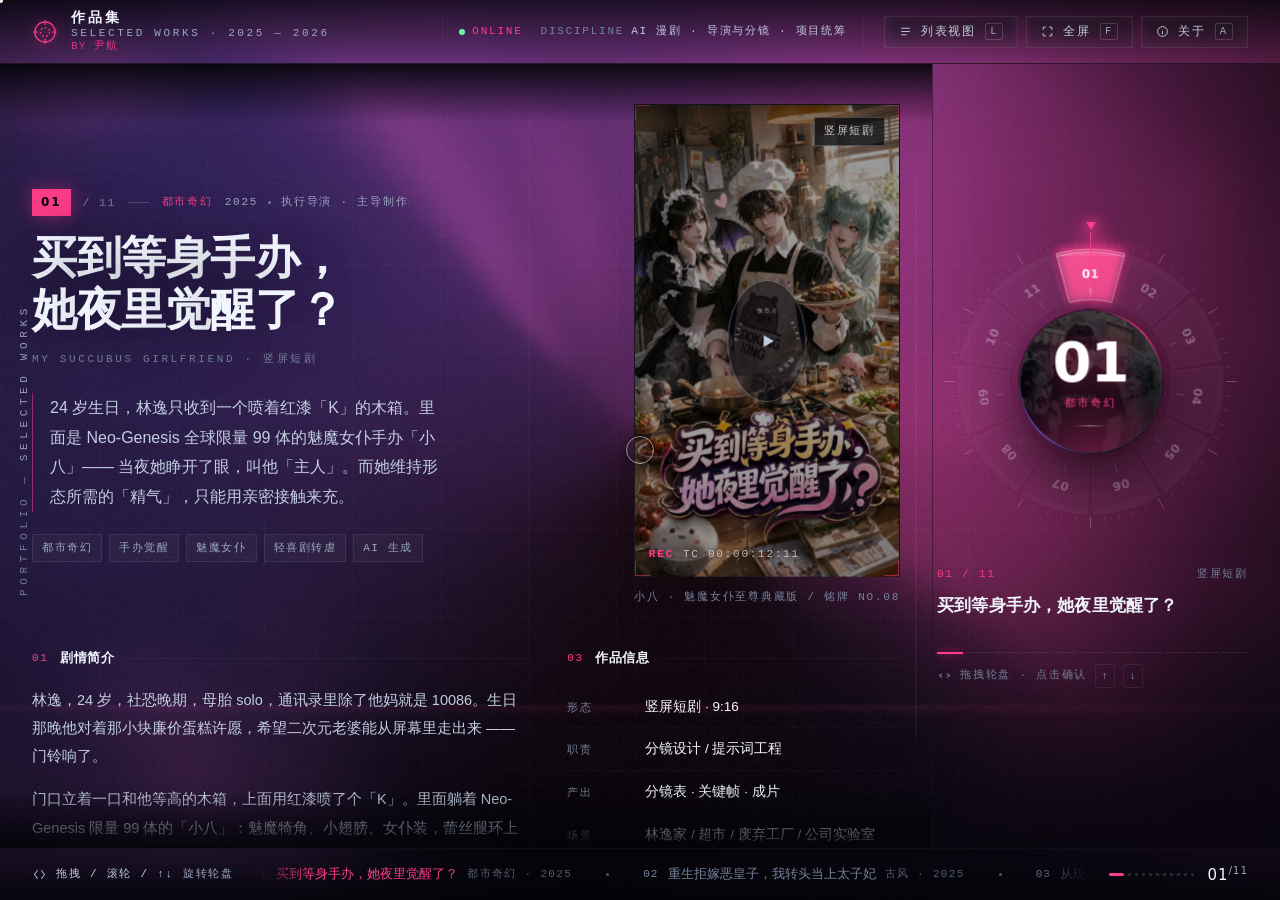
==== index.html @ 1a4f93b3 "第 11 部《采珠捞个龙太子》+ 四条外链 + 加载提速与换色修复 内容 - 新增 11 《采珠捞个龙太子，整个东海被我承包了》（美术前期策划，无成片，走图集） - 01/02/04/05 补平台正片" ====
<!DOCTYPE html>
<html lang="zh-CN">
<head>
<meta charset="utf-8">
<meta name="viewport" content="width=device-width, initial-scale=1, viewport-fit=cover">
<title>作品集 · SELECTED WORKS</title>
<meta name="description" content="AI 影像作品集：短剧与漫剧的分镜设计、视觉设定与生成过程。分镜设计 / 提示词工程 / AI 影像生成 / 视觉风格设定 / 音效叙事。右侧轮盘浏览。">
<meta name="author" content="2317484496-star">
<meta name="keywords" content="分镜设计,AI影像,提示词工程,短剧,Seedance,Higgsfield,分镜,作品集">
<meta name="robots" content="index,follow">
<meta name="theme-color" content="#030409">
<meta name="color-scheme" content="dark">
<meta name="format-detection" content="telephone=no">

<meta property="og:type" content="website">
<meta property="og:site_name" content="作品集 · SELECTED WORKS">
<meta property="og:title" content="作品集 · 每部作品，一条不同的镜头语言">
<meta property="og:description" content="AI 短剧与 AI 漫剧的分镜设计、视觉设定与生成过程。拖拽右侧轮盘浏览。">
<meta property="og:locale" content="zh_CN">
<!-- TODO: GitHub Pages 上线后，把下面两行换成完整绝对地址，例如
     https://2317484496-star.github.io/<仓库名>/ 与 .../assets/og.png
     页面加载时也会自动补全为绝对地址，但静态绝对地址对爬虫更稳妥 -->
<meta property="og:url" content="./">
<meta property="og:image" content="assets/og.png">
<meta property="og:image:width" content="1280">
<meta property="og:image:height" content="640">
<meta property="og:image:alt" content="作品集封面">
<meta name="twitter:card" content="summary_large_image">
<meta name="twitter:title" content="作品集 · 每部作品，一条不同的镜头语言">
<meta name="twitter:description" content="AI 短剧与 AI 漫剧的分镜设计、视觉设定与生成过程。">
<meta name="twitter:image" content="assets/og.png">
<link rel="canonical" href="./">
<link rel="icon" href="data:image/svg+xml,%3Csvg xmlns='http://www.w3.org/2000/svg' viewBox='0 0 32 32'%3E%3Crect width='32' height='32' fill='%23030409'/%3E%3Ccircle cx='16' cy='16' r='10' fill='none' stroke='%2322E1FF' stroke-width='1.6'/%3E%3Ccircle cx='16' cy='16' r='4' fill='%2322E1FF'/%3E%3C/svg%3E">
<link rel="apple-touch-icon" href="assets/og.png">
<link rel="preload" href="css/tokens.css" as="style">
<link rel="stylesheet" href="css/tokens.css">
<link rel="stylesheet" href="css/chrome.css">
<link rel="stylesheet" href="css/wheel.css">
<link rel="stylesheet" href="css/stage.css">
<link rel="stylesheet" href="css/overlays.css">
<link rel="stylesheet" href="css/responsive.css">
</head>
<body>

<!-- 键盘用户：跳到主内容 -->
<a class="skip-link mono" href="#stage">跳到主内容 <kbd>Enter</kbd></a>

<!-- ======================================================== 预加载 -->
<div id="preloader" role="status" aria-live="polite">
  <div class="pre__inner">
    <svg class="pre__sigil" viewBox="0 0 48 48" aria-hidden="true">
      <circle cx="24" cy="24" r="20" fill="none" stroke="currentColor" stroke-width="1" stroke-dasharray="4 6" opacity="0.7"/>
      <circle cx="24" cy="24" r="12" fill="none" stroke="currentColor" stroke-width="1"/>
      <circle cx="24" cy="24" r="3.4" fill="currentColor"/>
    </svg>
    <div class="pre__log" id="preLog"></div>
    <div class="pre__bar" id="preBar"><span></span></div>
    <div class="pre__foot">
      <span class="pre__pct" id="prePct">0%</span>
      <span class="pre__skip mono">按任意键跳过 / SKIP</span>
    </div>
  </div>
</div>

<div id="app">

  <!-- ====================================================== 背景层 -->
  <canvas id="gl" aria-hidden="true"></canvas>
  <div id="gl-fallback" aria-hidden="true"></div>
  <div class="grid-overlay" aria-hidden="true"></div>
  <div class="scanlines" aria-hidden="true"></div>
  <div class="vignette" aria-hidden="true"></div>

  <!-- ====================================================== 主栅格 -->
  <div class="shell">

    <!-- 顶栏 -->
    <header class="head">
      <a class="brand" href="#" onclick="return false">
        <span class="brand__sigil" aria-hidden="true">
          <svg viewBox="0 0 32 32" fill="none" stroke="currentColor" stroke-width="1.5">
            <circle cx="16" cy="16" r="12.5"/>
            <circle cx="16" cy="16" r="5.5" stroke-dasharray="2 3"/>
            <path d="M16 1.5v6M16 24.5v6M1.5 16h6M24.5 16h6"/>
          </svg>
        </span>
        <span class="brand__txt">
          <span class="brand__name" data-site-cjk>作品集</span>
          <span class="brand__sub"><span data-site-latin>SELECTED WORKS</span> · <span data-site-years>2025 — 2026</span></span>
          <span class="brand__who mono" data-site-owner></span>
        </span>
      </a>

      <span class="head__spacer"></span>

      <div class="readout mono">
        <span class="readout__item"><span class="pulse"></span><span class="readout__v is-live">ONLINE</span></span>
        <span class="readout__item"><span class="readout__k">DISCIPLINE</span><span class="readout__v" data-site-disc></span></span>
        <span class="readout__item"><span class="readout__k">TOTAL</span><span class="readout__v" id="footTotal">10</span></span>
        <span class="readout__item"><span class="readout__k">SYS</span><span class="readout__v">WEBGL / OK</span></span>
      </div>

      <nav class="tools" aria-label="视图控制">
        <button class="tbtn" type="button" id="btnList" aria-pressed="false" title="列表视图（快捷键 L）">
          <svg viewBox="0 0 24 24" fill="none" stroke="currentColor" stroke-width="1.7"><path d="M4 6h16M4 12h16M4 18h10"/></svg>
          <span class="tbtn__txt">列表视图</span><span class="tbtn__kbd">L</span>
        </button>
        <button class="tbtn" type="button" id="btnFull" aria-pressed="false" title="全屏（快捷键 F）">
          <svg viewBox="0 0 24 24" fill="none" stroke="currentColor" stroke-width="1.7"><path d="M9 4H4v5M15 4h5v5M15 20h5v-5M9 20H4v-5"/></svg>
          <span class="tbtn__txt">全屏</span><span class="tbtn__kbd">F</span>
        </button>
        <button class="tbtn tbtn--keep" type="button" id="btnAbout" aria-pressed="false" title="关于（快捷键 A）">
          <svg viewBox="0 0 24 24" fill="none" stroke="currentColor" stroke-width="1.7"><circle cx="12" cy="12" r="9"/><path d="M12 11v6M12 7.6v.2"/></svg>
          <span class="tbtn__txt">关于</span><span class="tbtn__kbd">A</span>
        </button>
      </nav>
    </header>

    <!-- 舞台 -->
    <main class="stage" id="stage" tabindex="-1">
      <div class="stage__rail" aria-hidden="true"><span></span></div>

      <div class="stage__cand" id="stageCand" aria-hidden="true">
        <span class="stage__cand-dot"></span>
        <span class="stage__cand-k mono">候选 / PENDING</span>
        <span class="stage__cand-n" id="candN">01</span>
        <span class="stage__cand-t" id="candT">作品标题</span>
      </div>

      <div class="stage__scroll no-bar" id="stageScroll" tabindex="-1">
        <div class="stage__inner" id="stageInner">

          <header class="w-head" id="wHead">
            <div class="w-eyebrow">
              <span class="w-eyebrow__idx" id="wIdx">01</span>
              <span class="w-eyebrow__of mono" id="wIdxOf">/ 11</span>
              <span class="w-eyebrow__sep"></span>
              <span class="w-eyebrow__cat mono" id="wCat">都市奇幻</span>
              <span class="w-eyebrow__meta mono">
                <span id="wYear">2025</span>
                <i id="wRoleSep"></i><span id="wRole"></span>
              </span>
            </div>
            <h1 class="w-title" id="wTitle">作品标题</h1>
            <div class="w-sub mono" id="wSub"></div>
            <p class="w-logline" id="wLogline"></p>
            <div class="w-tags" id="wTags"></div>
          </header>

          <figure class="w-hero" id="wHeroFig">
            <div class="w-hero__frame" id="wHeroFrame">
              <div class="w-hero__scan" aria-hidden="true"></div>
              <span class="bracket bracket--tl bracket--acc" aria-hidden="true"></span>
              <span class="bracket bracket--tr bracket--acc" aria-hidden="true"></span>
              <span class="bracket bracket--bl bracket--acc" aria-hidden="true"></span>
              <span class="bracket bracket--br bracket--acc" aria-hidden="true"></span>
              <button class="w-hero__play" id="wPlay" type="button" aria-label="播放正片">
                <svg class="w-hero__play-txt" viewBox="0 0 122 122" aria-hidden="true">
                  <defs><path id="playCircle" d="M61,61 m-46,0 a46,46 0 1,1 92,0 a46,46 0 1,1 -92,0"/></defs>
                  <text><textPath href="#playCircle">PLAY · 预告片 · PLAY · 预告片 ·</textPath></text>
                </svg>
                <svg class="w-hero__play-ico" viewBox="0 0 24 24" aria-hidden="true"><path d="M8 5.5v13l11-6.5z" fill="currentColor"/></svg>
              </button>
              <div class="w-hero__tc mono" id="wHeroTc"></div>
              <div class="w-hero__badge mono" id="wHeroBadge"></div>
            </div>
            <figcaption class="w-hero__cap mono" id="wHeroCap"></figcaption>
          </figure>

          <section class="w-cols">
            <div>
              <div class="sec-h"><span class="sec-h__i mono">01</span><h2 class="sec-h__t">剧情简介</h2><span class="sec-h__line"></span></div>
              <div class="w-body" id="wSynopsis"></div>

              <div class="sec-h" style="margin-top:40px"><span class="sec-h__i mono">02</span><h2 class="sec-h__t">创作手记 / 分镜思路</h2><span class="sec-h__line"></span></div>
              <div class="w-body" id="wNote"></div>

              <div class="w-empty" id="wAssetHint" style="margin-top:28px"></div>
            </div>

            <aside>
              <div class="sec-h"><span class="sec-h__i mono">03</span><h2 class="sec-h__t">作品信息</h2><span class="sec-h__line"></span></div>
              <dl class="w-facts" id="wFacts"></dl>
              <div class="w-links" id="wLinks"></div>
            </aside>
          </section>

          <section class="w-gallery">
            <div class="w-gallery__head">
              <div class="sec-h" style="margin-bottom:0">
                <span class="sec-h__i mono">04</span><h2 class="sec-h__t">剧照 / STILLS</h2>
              </div>
              <div class="w-gallery__nav">
                <button type="button" data-gal="prev" aria-label="上一组">
                  <svg viewBox="0 0 24 24" fill="none" stroke="currentColor" stroke-width="1.8" width="14" height="14"><path d="M15 5l-7 7 7 7"/></svg>
                </button>
                <button type="button" data-gal="next" aria-label="下一组">
                  <svg viewBox="0 0 24 24" fill="none" stroke="currentColor" stroke-width="1.8" width="14" height="14"><path d="M9 5l7 7-7 7"/></svg>
                </button>
              </div>
            </div>
            <div class="w-gallery__row no-bar" id="wGalleryRow" data-lenis-prevent></div>
          </section>

          <footer class="w-foot">
            <div class="w-nav">
              <button class="w-nav__b is-prev" type="button" id="wPrev">
                <span class="w-nav__k mono" id="wPrevK"></span>
                <span class="w-nav__t" id="wPrevT"></span>
              </button>
              <span class="w-nav__bar" aria-hidden="true"></span>
              <button class="w-nav__b is-next" type="button" id="wNext">
                <span class="w-nav__k mono" id="wNextK"></span>
                <span class="w-nav__t" id="wNextT"></span>
              </button>
            </div>
            <button class="w-top-btn mono" type="button" id="wTop">
              <svg viewBox="0 0 24 24" fill="none" stroke="currentColor" stroke-width="1.7"><path d="M12 20V5M6 11l6-6 6 6"/></svg>
              回到顶部
            </button>
          </footer>

        </div>
      </div>
      <div class="wipe" id="wipe" aria-hidden="true"></div>
    </main>

    <!-- 右侧轮盘 -->
    <aside class="rail" aria-label="作品轮盘导航">

      <button class="rail__close mono" type="button" id="railClose">关闭 ✕</button>

      <div class="dial" id="dial" tabindex="0" role="slider"
           aria-label="作品轮盘导航" aria-valuemin="1" aria-valuemax="10" aria-valuenow="1" aria-valuetext="">
        <svg class="dial__svg" viewBox="0 0 400 400" aria-hidden="true"></svg>

        <div class="dial__sweep" aria-hidden="true"></div>

        <div class="dial__hub">
          <div class="dial__hub-media" aria-hidden="true"></div>
          <div class="dial__hub-inner">
            <div class="dial__num disp"><span>01</span></div>
            <div class="dial__genre mono">都市奇幻</div>
            <div class="dial__hub-bar" aria-hidden="true"></div>
          </div>
        </div>

        <div class="dial__orbit-ring" aria-hidden="true"><div class="dial__orbit-spin"></div></div>
        <div class="dial__pulse" aria-hidden="true"></div>

        <div class="dial__mark" aria-hidden="true">
          <div class="dial__mark-glow"></div>
          <div class="dial__mark-tri"></div>
          <div class="dial__mark-line"></div>
          <div class="dial__mark-tick"></div>
        </div>
      </div>

      <div class="dial-readout">
        <div class="dial-readout__top">
          <span class="dial-readout__idx mono">01 / 11</span>
          <span class="dial-readout__type mono"></span>
        </div>
        <h2 class="dial-readout__title"></h2>
        <div class="dial-readout__bar" aria-hidden="true"></div>
        <div class="dial-readout__hint mono">
          <span class="drag-ico" aria-hidden="true">
            <svg viewBox="0 0 24 24" fill="none" stroke="currentColor" stroke-width="1.7"><path d="M8 9l-4 3 4 3M16 9l4 3-4 3"/></svg>
          </span>
          拖拽轮盘 · 点击确认
          <kbd>↑</kbd><kbd>↓</kbd>
        </div>
      </div>

      <div class="mob-list" aria-label="作品列表"></div>
    </aside>

    <!-- 底栏 -->
    <footer class="foot">
      <span class="foot__hint mono">
        <span class="drag-ico" aria-hidden="true">
          <svg viewBox="0 0 24 24" fill="none" stroke="currentColor" stroke-width="1.7"><path d="M9 5l-5 7 5 7M15 5l5 7-5 7"/></svg>
        </span>
        <b>拖拽 / 滚轮 / ↑↓</b> 旋转轮盘
      </span>

      <div class="ticker">
        <div class="ticker__track" id="tickerTrack"></div>
      </div>

      <span class="foot__idx">
        <span class="dots" id="footDots" role="group" aria-label="作品快速跳转"></span>
        <span class="idx-num disp" id="footIdx">01<sup>/10</sup></span>
      </span>
    </footer>

  </div><!-- /shell -->

  <div class="edge-label mono" aria-hidden="true">PORTFOLIO — <span>SELECTED WORKS</span></div>

  <!-- ====================================================== 移动端轮盘入口 -->
  <button class="rail__fab" type="button" id="railFab" aria-label="打开作品轮盘">
    <span class="rail__fab-ring">
      <svg viewBox="0 0 32 32" aria-hidden="true">
        <circle class="bg" cx="16" cy="16" r="13" fill="none"/>
        <circle class="fg" cx="16" cy="16" r="13" fill="none"/>
      </svg>
      <span class="rail__fab-n"><span>01</span></span>
    </span>
    <span class="rail__fab-t"><b>作品标题</b><span>展开轮盘 / WHEEL</span></span>
  </button>

  <!-- ====================================================== 悬停预览卡 -->
  <div class="peek" id="peek" aria-hidden="true">
    <img class="peek__thumb" alt="">
    <div class="peek__b">
      <div class="peek__n mono">01 · 都市奇幻</div>
      <div class="peek__t">作品标题</div>
      <div class="peek__d">一句话简介</div>
      <div class="peek__tags"></div>
    </div>
  </div>

  <!-- ====================================================== 列表视图 -->
  <section class="ov" id="listview" role="dialog" aria-modal="true" aria-label="全部作品" aria-hidden="true">
    <button class="ov__close mono" type="button" id="lvClose">返回轮盘 <kbd>Esc</kbd></button>
    <div class="ov__panel no-bar">
      <div class="ov__head">
        <div class="ov__kicker mono">INDEX / 全部作品</div>
        <h2 class="ov__title">每部作品，一条不同的镜头语言</h2>
        <p class="ov__lead">按题材筛选，或直接点开任意一部。轮盘视图与列表视图共享同一份内容，随时可以互相切换。</p>
      </div>
      <div class="lv__filters" id="lvFilters"></div>
      <div class="lv__grid" id="lvGrid"></div>
      <div class="lv__filters" style="margin-top:22px;margin-bottom:0">
        <span class="lv__count mono" id="lvCount"></span>
      </div>
    </div>
  </section>

  <!-- ====================================================== 关于 -->
  <section class="ov" id="about" role="dialog" aria-modal="true" aria-label="关于" aria-hidden="true">
    <button class="ov__close mono" type="button" id="aboutClose">返回 <kbd>Esc</kbd></button>
    <div class="ov__panel no-bar">
      <div class="ov__head">
        <div class="ov__kicker mono">ABOUT / 关于</div>
        <h2 class="ov__title">关于我</h2>
        <p class="ov__lead" id="aboutLead"></p>
        <div class="avail" id="aboutAvail">
          <span class="avail__dot"></span>
          <span class="avail__t" id="availText"></span>
        </div>
      </div>

      <div class="about__stats" id="aboutStats"></div>

      <div class="about__grid">
        <div>
          <div class="sec-h about__h"><span class="sec-h__i mono">A</span><h3 class="sec-h__t">个人优势</h3><span class="sec-h__line"></span></div>
          <ul class="cap-list" id="aboutCaps"></ul>

          <div class="sec-h about__h"><span class="sec-h__i mono">B</span><h3 class="sec-h__t">工作经历</h3><span class="sec-h__line"></span></div>
          <p class="about__sub">从 3D 建模、剪辑，到项目组长与执行导演。现在的工作是统筹 AI 漫剧短剧的内容制作与排期，并对镜头节奏、画面风格与成片效果做整体把控。</p>
          <ol class="flow-list" id="aboutFlow"></ol>

          <div class="sec-h about__h"><span class="sec-h__i mono">C</span><h3 class="sec-h__t">作品清单</h3><span class="sec-h__line"></span></div>
          <div id="aboutWorks"></div>

          <p class="about__foot mono">
            <span id="aboutCopy">© 2026 尹航</span>
          </p>
        </div>

        <aside>
          <div class="sec-h about__h"><span class="sec-h__i mono">D</span><h3 class="sec-h__t">联系方式</h3><span class="sec-h__line"></span></div>
          <div class="contact-grid" id="aboutContact"></div>

          <div class="sec-h about__h"><span class="sec-h__i mono">E</span><h3 class="sec-h__t">工具链</h3><span class="sec-h__line"></span></div>
          <div class="contact-grid" id="aboutStack"></div>

          <div class="sec-h about__h"><span class="sec-h__i mono">F</span><h3 class="sec-h__t">操作指南</h3><span class="sec-h__line"></span></div>
          <div class="contact-grid" id="aboutKeys"></div>
          <button class="keys-open mono" type="button" id="aboutKeysBtn">
            查看全部快捷键 <kbd>?</kbd>
          </button>
        </aside>
      </div>
    </div>
  </section>

  <!-- ====================================================== 快捷键 -->
  <section class="ov" id="keys" role="dialog" aria-modal="true" aria-label="快捷键" aria-hidden="true">
    <button class="ov__close mono" type="button" id="keysClose">返回 <kbd>Esc</kbd></button>
    <div class="ov__panel no-bar">
      <div class="ov__head">
        <div class="ov__kicker mono">SHORTCUTS / 快捷键</div>
        <h2 class="ov__title">全部操作方式</h2>
        <p class="ov__lead">键盘、鼠标与触屏都能完整驱动这个轮盘，任意时刻按 <kbd>?</kbd> 回到这里。</p>
      </div>
      <div class="about__grid">
        <div>
          <div class="sec-h about__h"><span class="sec-h__i mono">A</span><h3 class="sec-h__t">键盘</h3><span class="sec-h__line"></span></div>
          <div class="cmdk" id="keysKbd"></div>
        </div>
        <aside>
          <div class="sec-h about__h"><span class="sec-h__i mono">B</span><h3 class="sec-h__t">鼠标 / 触屏</h3><span class="sec-h__line"></span></div>
          <div class="cmdk" id="keysPtr"></div>
        </aside>
      </div>
    </div>
  </section>

  <!-- ====================================================== 灯箱 -->
  <section class="ov" id="lightbox" role="dialog" aria-modal="true" aria-label="剧照查看" aria-hidden="true">
    <button class="ov__close mono" type="button" id="lbClose">关闭 <kbd>Esc</kbd></button>
    <div class="lb__thumbs" id="lbThumbs"></div>
    <div class="lb__stage">
      <img class="lb__img" id="lbImg" alt="">
    </div>
    <div class="lb__bar">
      <div class="lb__cap" id="lbCap"></div>
      <div class="lb__counter mono" id="lbCounter">01 / 06</div>
      <div class="lb__nav">
        <button type="button" id="lbPrev" aria-label="上一张">
          <svg viewBox="0 0 24 24" fill="none" stroke="currentColor" stroke-width="1.7"><path d="M15 5l-7 7 7 7"/></svg>
        </button>
        <button type="button" id="lbNext" aria-label="下一张">
          <svg viewBox="0 0 24 24" fill="none" stroke="currentColor" stroke-width="1.7"><path d="M9 5l7 7-7 7"/></svg>
        </button>
      </div>
    </div>
  </section>

  <!-- ====================================================== 提示条 -->
  <div id="toast" role="status" aria-live="polite"></div>

  <!-- 屏幕阅读器播报（作品切换 / 视图变化） -->
  <div class="sr-only" id="live" role="status" aria-live="polite" aria-atomic="true"></div>

  <!-- 复制到剪贴板的兜底容器（navigator.clipboard 不可用时使用） -->
  <!-- ====================================================== 自定义光标 -->
  <div class="cursor-dot" aria-hidden="true"></div>
  <div class="cursor" aria-hidden="true"><span class="cursor__label"></span></div>

</div><!-- /app -->

<!-- ======================================================== 无脚本降级 -->
<noscript>
  <div style="position:fixed;inset:0;z-index:500;overflow:auto;padding:48px;background:#030409;color:#A7B5CD;font-family:'PingFang SC','Microsoft YaHei',sans-serif">
    <p style="font-family:ui-monospace,Consolas,monospace;font-size:11px;letter-spacing:.16em;color:#22E1FF;margin-bottom:10px">PORTFOLIO / NO-JS</p>
    <h1 style="color:#EFF4FF;font-size:22px;margin-bottom:8px">作品集 · SELECTED WORKS</h1>
    <p style="font-size:13px;color:#6A7794;margin-bottom:26px">2025 — 2026 · AI 影像 · 分镜设计 · 提示词工程</p>
    <p style="margin-bottom:24px">本页需要启用 JavaScript 才能使用轮盘交互。以下是全部作品列表：</p>
    <ol style="line-height:2.1;padding-left:20px">
      <li>买到等身手办，她夜里觉醒了？（都市奇幻 · 2025）</li>
      <li>重生拒嫁恶皇子，我转头当上太子妃（古风 · 宫斗重生 · 2025）</li>
      <li>从现在起，我将暂停世界一分钟（科幻 · 废土 · 2026）</li>
      <li>这个邪神可太正了（玄幻 · 反套路 · 2025）</li>
      <li>末日重启，魔女才是第一生产力（末世 · 科幻 · 2026）</li>
      <li>斩仙台上何人？灵台方寸山关门弟子（仙侠 · 修真 · 2025）</li>
      <li>我在怪异世界搞解剖直播（末世 · 怪谈 · 2026）</li>
      <li>和平精英（电竞 · 竞技 · 2025）</li>
      <li>古相思曲（古风 · 情感 · 2025）</li>
      <li>大河密藏（探险 · 悬疑 · 2026）</li>
      <li>采珠捞个龙太子，整个东海被我承包了（东方志怪 · 奇幻 · 2026）</li>
    </ol>
    <p style="margin-top:32px;padding-top:20px;border-top:1px solid #1A2130;font-size:13px;line-height:2">
      联系方式：GitHub
      <a href="https://github.com/2317484496-star" style="color:#22E1FF">github.com/2317484496-star</a>
    </p>
  </div>
</noscript>

<!-- ======================================================== 脚本 -->
<script src="vendor/gsap.min.js" defer></script>
<script src="vendor/lenis.min.js" defer></script>
<script src="js/util.js" defer></script>
<script src="js/data.js" defer></script>
<script src="js/gl.js" defer></script>
<script src="js/wheel.js" defer></script>
<script src="js/stage.js" defer></script>
<script src="js/ui.js" defer></script>
<script src="js/app.js" defer></script>
</body>
</html>
---- css/tokens.css ----
/* ============================================================================
   tokens.css — 设计令牌 / 重置 / 基础排版
   调性：暗色赛博科技（Dark Cyber-Tech）
   ========================================================================= */

/* ---------------------------------------------------------------- 强调色过渡
   把 --acc / --acc-2 注册成 <color>，让取值参与颜色插值。
   注意：**不再**用 `html { transition: --acc }` 做换色动画。
   那一版在部分环境里会让过渡卡住 —— 表现为「切了作品但颜色还是旧的，
   刷新后才对」。换色动画现在由 U.tweenAccent 逐帧写值，并且无论中途发生
   什么，超时后都会无条件写入最终值：宁可少几帧渐变，也不能让颜色停在旧值。 */
@property --acc { syntax: "<color>"; inherits: true; initial-value: #FF3D8B; }
@property --acc-2 { syntax: "<color>"; inherits: true; initial-value: #8B5CF6; }

:root {
  /* ---- 基色（近黑，带冷蓝倾向）---- */
  --bg-void:      #030409;
  --bg-base:      #06070E;
  --bg-raise:     #0A0D18;
  --bg-sunken:    #020306;

  /* ---- 玻璃态 ----
     backdrop-filter 的代价同时来自模糊半径与被模糊的面积，而这里所有玻璃层
     的背景都是低频的 WebGL 流场 —— 半径从 18px 降到 11px 在观感上几乎无差，
     却显著减轻合成器每秒重复采样整块背景的压力。
     另外去掉了 saturate()：它是独立的一趟色彩运算，而同样的饱和度倾向
     用底色本身的 alpha 就能表达。 */
  --glass:        rgba(255, 255, 255, 0.034);
  --glass-hi:     rgba(255, 255, 255, 0.062);
  --glass-deep:   rgba(6, 9, 18, 0.72);
  --blur:         blur(11px);
  --blur-sm:      blur(7px);

  /* ---- 描边 ---- */
  --hair:         rgba(255, 255, 255, 0.078);
  --hair-hi:      rgba(255, 255, 255, 0.16);
  --hair-lo:      rgba(255, 255, 255, 0.04);

  /* ---- 文本层级 ----
     原来 ink-3(#67758E) / ink-4(#3A4353) 在近黑底上的对比度只有 3.3:1 与 2:1，
     配上 9–10px 的小字与很宽的 letter-spacing，实际观感是「糊成一片」。
     这里整体提亮两档，同时保留层级差（1 > 2 > 3 > 4）。 */
  --ink-1:        #F3F7FF;
  --ink-2:        #C2CDE0;
  --ink-3:        #9AA8BE;
  --ink-4:        #75829A;
  --ink-inv:      #04060C;

  /* ---- 动态强调色（由 JS 按作品注入）---- */
  --acc:          #22E1FF;
  --acc-2:        #8B5CF6;
  --acc-rgb:      34, 225, 255;
  --acc-2-rgb:    139, 92, 246;

  /* ---- 语义色 ---- */
  --ok:           #6EF7A0;
  --warn:         #F2A63B;
  --err:          #FF5A5A;

  /* ---- 字体栈（全系统字体，零外部请求，避免国内字体 CDN 失联）---- */
  --font-disp: "Bahnschrift", "DIN Alternate", "Oswald", "Segoe UI Variable Display",
               "HarmonyOS Sans", "PingFang SC", system-ui, -apple-system, sans-serif;
  --font-cjk:  "PingFang SC", "HarmonyOS Sans SC", "Microsoft YaHei UI", "Microsoft YaHei",
               "Noto Sans SC", "Source Han Sans SC", "Hiragino Sans GB", sans-serif;
  --font-mono: "Cascadia Mono", "Cascadia Code", "SFMono-Regular", "SF Mono", "JetBrains Mono",
               "Roboto Mono", Consolas, "Liberation Mono", monospace;

  /* ---- 尺度 ---- */
  --rail:         424px;   /* 右侧轮盘轨道宽 */
  --gutter:       48px;
  --gutter-sm:    22px;
  --maxw:         1560px;

  /* ---- 动效 ---- */
  --e-out:        cubic-bezier(0.16, 1, 0.3, 1);
  --e-in-out:     cubic-bezier(0.65, 0, 0.35, 1);
  --e-spring:     cubic-bezier(0.34, 1.56, 0.64, 1);
  --e-linear:     linear;

  --z-gl:    0;
  --z-stage: 10;
  --z-chrome:40;
  --z-rail:  60;
  --z-overlay:80;
  --z-cursor: 200;
  --z-pre:   300;

  color-scheme: dark;
}

/* ============================ 重置 ============================ */

*, *::before, *::after { box-sizing: border-box; }

html, body {
  margin: 0;
  padding: 0;
  height: 100%;
  background: var(--bg-void);
}

html { -webkit-text-size-adjust: 100%; }

body {
  font-family: var(--font-cjk);
  font-size: 15px;
  line-height: 1.72;
  color: var(--ink-2);
  overflow: hidden;               /* 应用为定宽视口，滚动发生在面板内部 */
  overscroll-behavior: none;
  -webkit-font-smoothing: antialiased;
  -moz-osx-font-smoothing: grayscale;
  text-rendering: optimizeLegibility;
  font-feature-settings: "tnum" 1, "ss01" 1;
}

h1, h2, h3, h4, h5, h6, p, figure, blockquote, dl, dd { margin: 0; }
ul, ol { margin: 0; padding: 0; list-style: none; }
img, svg, video, canvas { display: block; max-width: 100%; }
img { height: auto; }
button, input, select, textarea { font: inherit; color: inherit; background: none; border: 0; }
button { cursor: pointer; }
a { color: inherit; text-decoration: none; }

::selection { background: rgba(var(--acc-rgb), 0.32); color: #fff; }

/* 隐藏滚动条但保留滚动能力（面板内部由 Lenis 接管） */
.no-bar { scrollbar-width: none; -ms-overflow-style: none; }
.no-bar::-webkit-scrollbar { width: 0; height: 0; }

/* ============================ 排版工具类 ============================ */

.mono {
  font-family: var(--font-mono);
  font-size: 11px;
  letter-spacing: 0.16em;
  text-transform: uppercase;
  font-variant-numeric: tabular-nums;
  font-weight: 500;
}
.mono-sm {
  font-family: var(--font-mono); font-size: 10.5px; letter-spacing: 0.18em;
  text-transform: uppercase; font-weight: 500;
}
.disp { font-family: var(--font-disp); font-variant-numeric: tabular-nums; }

.txt-1 { color: var(--ink-1); }
.txt-2 { color: var(--ink-2); }
.txt-3 { color: var(--ink-3); }
.txt-acc { color: var(--acc); }

.hair-t { border-top: 1px solid var(--hair); }
.balance { text-wrap: balance; }
.pretty { text-wrap: pretty; }

.sr-only {
  position: absolute; width: 1px; height: 1px; padding: 0; margin: -1px;
  overflow: hidden; clip: rect(0 0 0 0); white-space: nowrap; border: 0;
}

/* [hidden] 兜底：作者样式里的 display 会盖过 UA 的 display:none */
[hidden] { display: none !important; }

/* 键盘可聚焦要素统一焦点环 */
:focus-visible {
  outline: 1.5px solid var(--acc);
  outline-offset: 3px;
  border-radius: 2px;
}

/* ============================ 无障碍：降低动效 ============================ */

@media (prefers-reduced-motion: reduce) {
  *, *::before, *::after {
    animation-duration: 0.001ms !important;
    animation-iteration-count: 1 !important;
    transition-duration: 0.001ms !important;
    scroll-behavior: auto !important;
  }
}
---- css/tokens.css ----
/* ============================================================================
   tokens.css — 设计令牌 / 重置 / 基础排版
   调性：暗色赛博科技（Dark Cyber-Tech）
   ========================================================================= */

/* ---------------------------------------------------------------- 强调色过渡
   把 --acc / --acc-2 注册成 <color>，让取值参与颜色插值。
   注意：**不再**用 `html { transition: --acc }` 做换色动画。
   那一版在部分环境里会让过渡卡住 —— 表现为「切了作品但颜色还是旧的，
   刷新后才对」。换色动画现在由 U.tweenAccent 逐帧写值，并且无论中途发生
   什么，超时后都会无条件写入最终值：宁可少几帧渐变，也不能让颜色停在旧值。 */
@property --acc { syntax: "<color>"; inherits: true; initial-value: #FF3D8B; }
@property --acc-2 { syntax: "<color>"; inherits: true; initial-value: #8B5CF6; }

:root {
  /* ---- 基色（近黑，带冷蓝倾向）---- */
  --bg-void:      #030409;
  --bg-base:      #06070E;
  --bg-raise:     #0A0D18;
  --bg-sunken:    #020306;

  /* ---- 玻璃态 ----
     backdrop-filter 的代价同时来自模糊半径与被模糊的面积，而这里所有玻璃层
     的背景都是低频的 WebGL 流场 —— 半径从 18px 降到 11px 在观感上几乎无差，
     却显著减轻合成器每秒重复采样整块背景的压力。
     另外去掉了 saturate()：它是独立的一趟色彩运算，而同样的饱和度倾向
     用底色本身的 alpha 就能表达。 */
  --glass:        rgba(255, 255, 255, 0.034);
  --glass-hi:     rgba(255, 255, 255, 0.062);
  --glass-deep:   rgba(6, 9, 18, 0.72);
  --blur:         blur(11px);
  --blur-sm:      blur(7px);

  /* ---- 描边 ---- */
  --hair:         rgba(255, 255, 255, 0.078);
  --hair-hi:      rgba(255, 255, 255, 0.16);
  --hair-lo:      rgba(255, 255, 255, 0.04);

  /* ---- 文本层级 ----
     原来 ink-3(#67758E) / ink-4(#3A4353) 在近黑底上的对比度只有 3.3:1 与 2:1，
     配上 9–10px 的小字与很宽的 letter-spacing，实际观感是「糊成一片」。
     这里整体提亮两档，同时保留层级差（1 > 2 > 3 > 4）。 */
  --ink-1:        #F3F7FF;
  --ink-2:        #C2CDE0;
  --ink-3:        #9AA8BE;
  --ink-4:        #75829A;
  --ink-inv:      #04060C;

  /* ---- 动态强调色（由 JS 按作品注入）---- */
  --acc:          #22E1FF;
  --acc-2:        #8B5CF6;
  --acc-rgb:      34, 225, 255;
  --acc-2-rgb:    139, 92, 246;

  /* ---- 语义色 ---- */
  --ok:           #6EF7A0;
  --warn:         #F2A63B;
  --err:          #FF5A5A;

  /* ---- 字体栈（全系统字体，零外部请求，避免国内字体 CDN 失联）---- */
  --font-disp: "Bahnschrift", "DIN Alternate", "Oswald", "Segoe UI Variable Display",
               "HarmonyOS Sans", "PingFang SC", system-ui, -apple-system, sans-serif;
  --font-cjk:  "PingFang SC", "HarmonyOS Sans SC", "Microsoft YaHei UI", "Microsoft YaHei",
               "Noto Sans SC", "Source Han Sans SC", "Hiragino Sans GB", sans-serif;
  --font-mono: "Cascadia Mono", "Cascadia Code", "SFMono-Regular", "SF Mono", "JetBrains Mono",
               "Roboto Mono", Consolas, "Liberation Mono", monospace;

  /* ---- 尺度 ---- */
  --rail:         424px;   /* 右侧轮盘轨道宽 */
  --gutter:       48px;
  --gutter-sm:    22px;
  --maxw:         1560px;

  /* ---- 动效 ---- */
  --e-out:        cubic-bezier(0.16, 1, 0.3, 1);
  --e-in-out:     cubic-bezier(0.65, 0, 0.35, 1);
  --e-spring:     cubic-bezier(0.34, 1.56, 0.64, 1);
  --e-linear:     linear;

  --z-gl:    0;
  --z-stage: 10;
  --z-chrome:40;
  --z-rail:  60;
  --z-overlay:80;
  --z-cursor: 200;
  --z-pre:   300;

  color-scheme: dark;
}

/* ============================ 重置 ============================ */

*, *::before, *::after { box-sizing: border-box; }

html, body {
  margin: 0;
  padding: 0;
  height: 100%;
  background: var(--bg-void);
}

html { -webkit-text-size-adjust: 100%; }

body {
  font-family: var(--font-cjk);
  font-size: 15px;
  line-height: 1.72;
  color: var(--ink-2);
  overflow: hidden;               /* 应用为定宽视口，滚动发生在面板内部 */
  overscroll-behavior: none;
  -webkit-font-smoothing: antialiased;
  -moz-osx-font-smoothing: grayscale;
  text-rendering: optimizeLegibility;
  font-feature-settings: "tnum" 1, "ss01" 1;
}

h1, h2, h3, h4, h5, h6, p, figure, blockquote, dl, dd { margin: 0; }
ul, ol { margin: 0; padding: 0; list-style: none; }
img, svg, video, canvas { display: block; max-width: 100%; }
img { height: auto; }
button, input, select, textarea { font: inherit; color: inherit; background: none; border: 0; }
button { cursor: pointer; }
a { color: inherit; text-decoration: none; }

::selection { background: rgba(var(--acc-rgb), 0.32); color: #fff; }

/* 隐藏滚动条但保留滚动能力（面板内部由 Lenis 接管） */
.no-bar { scrollbar-width: none; -ms-overflow-style: none; }
.no-bar::-webkit-scrollbar { width: 0; height: 0; }

/* ============================ 排版工具类 ============================ */

.mono {
  font-family: var(--font-mono);
  font-size: 11px;
  letter-spacing: 0.16em;
  text-transform: uppercase;
  font-variant-numeric: tabular-nums;
  font-weight: 500;
}
.mono-sm {
  font-family: var(--font-mono); font-size: 10.5px; letter-spacing: 0.18em;
  text-transform: uppercase; font-weight: 500;
}
.disp { font-family: var(--font-disp); font-variant-numeric: tabular-nums; }

.txt-1 { color: var(--ink-1); }
.txt-2 { color: var(--ink-2); }
.txt-3 { color: var(--ink-3); }
.txt-acc { color: var(--acc); }

.hair-t { border-top: 1px solid var(--hair); }
.balance { text-wrap: balance; }
.pretty { text-wrap: pretty; }

.sr-only {
  position: absolute; width: 1px; height: 1px; padding: 0; margin: -1px;
  overflow: hidden; clip: rect(0 0 0 0); white-space: nowrap; border: 0;
}

/* [hidden] 兜底：作者样式里的 display 会盖过 UA 的 display:none */
[hidden] { display: none !important; }

/* 键盘可聚焦要素统一焦点环 */
:focus-visible {
  outline: 1.5px solid var(--acc);
  outline-offset: 3px;
  border-radius: 2px;
}

/* ============================ 无障碍：降低动效 ============================ */

@media (prefers-reduced-motion: reduce) {
  *, *::before, *::after {
    animation-duration: 0.001ms !important;
    animation-iteration-count: 1 !important;
    transition-duration: 0.001ms !important;
    scroll-behavior: auto !important;
  }
}
---- css/chrome.css ----
/* ============================================================================
   chrome.css — 应用外壳 / 顶栏 / 底栏 / HUD 装饰 / 光标 / 预加载
   ========================================================================= */

/* ============================ 外壳 ============================ */

#app {
  position: fixed;
  inset: 0;
  overflow: hidden;
  isolation: isolate;
}

/* WebGL 背景 */
#gl {
  position: absolute;
  inset: 0;
  z-index: var(--z-gl);
  width: 100%;
  height: 100%;
}
#gl-fallback {
  position: absolute; inset: 0; z-index: var(--z-gl);
  background:
    radial-gradient(120% 90% at 12% 8%,  rgba(var(--acc-rgb), 0.14), transparent 58%),
    radial-gradient(100% 80% at 88% 92%, rgba(var(--acc-2-rgb), 0.13), transparent 60%),
    linear-gradient(180deg, var(--bg-base), var(--bg-void));
  display: none;
}
#app.no-gl #gl { display: none; }
#app.no-gl #gl-fallback { display: block; }

/* 网格叠加 */
.grid-overlay {
  position: absolute; inset: 0; z-index: 1; pointer-events: none;
  background-image:
    linear-gradient(rgba(255,255,255,0.028) 1px, transparent 1px),
    linear-gradient(90deg, rgba(255,255,255,0.028) 1px, transparent 1px);
  background-size: 88px 88px;
  mask-image: radial-gradient(140% 110% at 50% 45%, #000 22%, transparent 82%);
  -webkit-mask-image: radial-gradient(140% 110% at 50% 45%, #000 22%, transparent 82%);
  opacity: 0.72;
}

/* 扫描线 + 颗粒 */
.scanlines {
  position: absolute; inset: 0; z-index: 2; pointer-events: none;
  background: repeating-linear-gradient(
    to bottom,
    rgba(255,255,255,0.024) 0px,
    rgba(255,255,255,0.024) 1px,
    transparent 1px,
    transparent 3px
  );
  opacity: 0.55;
  mix-blend-mode: overlay;
}
.vignette {
  position: absolute; inset: 0; z-index: 3; pointer-events: none;
  background: radial-gradient(125% 105% at 46% 42%, transparent 42%, rgba(2,3,7,0.72) 100%);
}

/* ============================ 主栅格 ============================ */

.shell {
  position: absolute; inset: 0; z-index: var(--z-stage);
  display: grid;
  grid-template-columns: minmax(0, 1fr) var(--rail);
  grid-template-rows: 64px minmax(0, 1fr) 52px;
  grid-template-areas:
    "head head"
    "stage rail"
    "foot foot";
}

/* ============================ 顶栏 ============================ */

.head {
  grid-area: head;
  display: flex; align-items: center; gap: 20px;
  padding: 0 var(--gutter);
  border-bottom: 1px solid var(--hair-lo);
  background: linear-gradient(180deg, rgba(3,4,9,0.72), rgba(3,4,9,0));
  backdrop-filter: var(--blur-sm);
  -webkit-backdrop-filter: var(--blur-sm);
  z-index: var(--z-chrome);
}

.brand { display: flex; align-items: center; gap: 13px; min-width: 0; }

.brand__sigil {
  width: 26px; height: 26px; flex: none;
  position: relative;
  color: var(--acc);
}
.brand__sigil svg { width: 100%; height: 100%; }
.brand__sigil::after {
  content: ""; position: absolute; inset: -5px;
  border-radius: 50%;
  background: radial-gradient(circle, rgba(var(--acc-rgb), 0.3), transparent 68%);
  filter: blur(7px);
  opacity: 0.85;
}
.brand__sigil svg * { transition: stroke 0.6s var(--e-out); }

.brand__txt { display: flex; flex-direction: column; line-height: 1.25; min-width: 0; }
.brand__name {
  font-family: var(--font-disp);
  font-size: 14px; font-weight: 600;
  letter-spacing: 0.2em; text-transform: uppercase;
  color: var(--ink-1);
  white-space: nowrap;
}
.brand__sub {
  font-size: 11px; letter-spacing: 0.24em; text-transform: uppercase;
  color: var(--ink-3); font-family: var(--font-mono);
  white-space: nowrap;
}
.brand__who {
  font-size: 11px; letter-spacing: 0.1em;
  color: var(--acc); opacity: 0.82;
  white-space: nowrap;
}
@media (max-width: 1080px) { .brand__who { display: none; } }

.head__spacer { flex: 1 1 auto; }

/* 顶栏状态读数 */
.readout {
  display: flex; align-items: center; gap: 18px;
  padding: 0 16px; height: 30px;
  border-left: 1px solid var(--hair-lo);
  border-right: 1px solid var(--hair-lo);
}
.readout__item { display: flex; align-items: center; gap: 7px; white-space: nowrap; }
.readout__k { color: var(--ink-4); }
.readout__v { color: var(--ink-2); }
.readout__v.is-live { color: var(--acc); }

.pulse {
  width: 6px; height: 6px; border-radius: 50%;
  background: var(--ok);
  box-shadow: 0 0 0 0 rgba(110,247,160,0.7);
  animation: pulse 2.4s var(--e-out) infinite;
}
@keyframes pulse {
  0%   { box-shadow: 0 0 0 0 rgba(110,247,160,0.6); }
  70%  { box-shadow: 0 0 0 7px rgba(110,247,160,0); }
  100% { box-shadow: 0 0 0 0 rgba(110,247,160,0); }
}

/* 顶栏按钮 */
.tools { display: flex; align-items: center; gap: 8px; }

.tbtn {
  position: relative;
  display: inline-flex; align-items: center; gap: 9px;
  height: 32px; padding: 0 14px;
  border: 1px solid var(--hair);
  background: var(--glass);
  backdrop-filter: var(--blur-sm);
  -webkit-backdrop-filter: var(--blur-sm);
  color: var(--ink-2);
  font-family: var(--font-mono); font-size: 11.5px; letter-spacing: 0.16em; text-transform: uppercase;
  white-space: nowrap;
  overflow: hidden;
  transition: color 0.35s var(--e-out), border-color 0.35s var(--e-out), background 0.35s var(--e-out);
}
.tbtn::before {
  content: ""; position: absolute; inset: 0;
  background: linear-gradient(120deg, transparent, rgba(var(--acc-rgb), 0.16), transparent);
  transform: translateX(-110%);
  transition: transform 0.7s var(--e-out);
}
.tbtn:hover { color: var(--ink-1); border-color: rgba(var(--acc-rgb), 0.5); background: rgba(var(--acc-rgb), 0.08); }
.tbtn:hover::before { transform: translateX(110%); }
.tbtn[aria-pressed="true"] {
  color: var(--acc);
  border-color: rgba(var(--acc-rgb), 0.55);
  background: rgba(var(--acc-rgb), 0.1);
}
.tbtn svg { width: 13px; height: 13px; flex: none; }
.tbtn__kbd {
  font-size: 10.5px; padding: 1px 4px; border: 1px solid var(--hair-hi);
  color: var(--ink-3); border-radius: 2px; line-height: 1.3;
}

/* ============================ 底栏 ============================ */

.foot {
  grid-area: foot;
  display: flex; align-items: center; gap: 18px;
  padding: 0 var(--gutter);
  border-top: 1px solid var(--hair-lo);
  background: linear-gradient(0deg, rgba(3,4,9,0.78), rgba(3,4,9,0));
  backdrop-filter: var(--blur-sm);
  -webkit-backdrop-filter: var(--blur-sm);
  z-index: var(--z-chrome);
  overflow: hidden;
}

.foot__hint {
  display: flex; align-items: center; gap: 9px;
  color: var(--ink-3); flex: none;
}
.foot__hint b { color: var(--ink-2); font-weight: 500; }

.drag-ico {
  width: 15px; height: 15px; flex: none;
  animation: wobble 3.2s var(--e-in-out) infinite;
}
@keyframes wobble {
  0%, 100% { transform: translateX(0) rotate(0deg); }
  35%      { transform: translateX(-4px) rotate(-14deg); }
  60%      { transform: translateX(4px) rotate(14deg); }
}

/* 标题走马灯 */
.ticker {
  flex: 1 1 auto; min-width: 0;
  position: relative;
  overflow: hidden;
  mask-image: linear-gradient(90deg, transparent, #000 7%, #000 93%, transparent);
  -webkit-mask-image: linear-gradient(90deg, transparent, #000 7%, #000 93%, transparent);
}
.ticker__track {
  display: flex; gap: 34px; align-items: center;
  width: max-content;
  animation: marquee 64s linear infinite;
  will-change: transform;
}
.ticker:hover .ticker__track { animation-play-state: paused; }
@keyframes marquee {
  from { transform: translateX(0); }
  to   { transform: translateX(-50%); }
}
.ticker__i {
  display: inline-flex; align-items: center; gap: 9px;
  color: var(--ink-4); white-space: nowrap;
  font-family: var(--font-cjk); font-size: 12.5px;
  transition: color 0.3s var(--e-out);
  cursor: pointer;
  padding: 0;
}
.ticker__i i {
  font-style: normal; font-family: var(--font-mono); font-size: 11px;
  color: var(--ink-4); letter-spacing: 0.1em;
}
.ticker__i:hover { color: var(--ink-1); }
.ticker__i.is-on { color: var(--acc); }
.ticker__i.is-on i { color: var(--acc); opacity: 0.7; }
.ticker__i em {
  font-style: normal; font-family: var(--font-mono); font-size: 11px;
  letter-spacing: 0.12em; color: var(--ink-4); opacity: 0.7;
}
@media (max-width: 1080px) { .ticker__i em { display: none; } }
.ticker__dot { width: 3px; height: 3px; border-radius: 50%; background: currentColor; opacity: 0.4; flex: none; }

/* 右下角索引：圆点本身就是跳转按钮（原来是纯装饰，看着能点却没反应）。
   视觉圆点放在内层 <i> 里，按钮自己撑到 16px 高，命中区域从 3×3 变成 7×16。 */
.foot__idx { display: flex; align-items: center; gap: 12px; flex: none; }
.dots { display: flex; gap: 0; align-items: center; }
.dots button {
  appearance: none; -webkit-appearance: none;
  display: flex; align-items: center; justify-content: center;
  padding: 0 2px; height: 16px;
  border: 0; background: none; cursor: pointer;
}
.dots button i {
  display: block; width: 3px; height: 3px; border-radius: 50%;
  background: var(--hair-hi);
  transition: width 0.4s var(--e-out), background 0.4s var(--e-out),
              border-radius 0.4s var(--e-out);
}
.dots button:hover i { background: var(--ink-3); }
.dots button.is-on i { width: 15px; border-radius: 2px; background: var(--acc); }
.idx-num {
  font-family: var(--font-disp); font-size: 15px; color: var(--ink-1); letter-spacing: 0.06em;
}
.idx-num sup { font-size: 10.5px; color: var(--ink-3); }

/* ============================ 侧边竖排副标 ============================ */

.edge-label {
  position: absolute;
  left: 15px; top: 50%;
  transform: translateY(-50%) rotate(180deg);
  writing-mode: vertical-rl;
  z-index: var(--z-chrome);
  color: var(--ink-4);
  letter-spacing: 0.42em;
  pointer-events: none;
  user-select: none;
}
.edge-label span { color: var(--ink-3); }

/* ============================ 四角装饰括号 ============================ */

.bracket {
  position: absolute; width: 15px; height: 15px;
  border: 1px solid var(--hair-hi);
  pointer-events: none; z-index: 4;
  opacity: 0.85;
}
.bracket--tl { top: 0; left: 0; border-right: 0; border-bottom: 0; }
.bracket--tr { top: 0; right: 0; border-left: 0; border-bottom: 0; }
.bracket--bl { bottom: 0; left: 0; border-right: 0; border-top: 0; }
.bracket--br { bottom: 0; right: 0; border-left: 0; border-top: 0; }
.bracket--acc { border-color: rgba(var(--acc-rgb), 0.55); }

/* ============================ 无障碍跳转 ============================ */
.skip-link {
  position: fixed; top: 10px; left: 50%;
  z-index: 900;
  transform: translate(-50%, -160%);
  padding: 10px 18px;
  background: var(--acc); color: #05070F;
  font-size: 11px; letter-spacing: 0.1em;
  border-radius: 2px;
  transition: transform 0.28s var(--e-out);
}
.skip-link:focus-visible, .skip-link:focus {
  transform: translate(-50%, 0);
  outline: 2px solid #fff; outline-offset: 2px;
}

/* 拖拽轮盘时锁住文本选择，避免划选到旁边的说明文字 */
body.is-dragging { user-select: none; -webkit-user-select: none; }
body.is-dragging .cursor { transform-origin: center; }

/* ============================ 自定义光标 ============================ */

.cursor, .cursor-dot {
  position: fixed; top: 0; left: 0;
  z-index: var(--z-cursor);
  pointer-events: none;
  will-change: transform;
}
/* 只有 5px 的小圆点保留差值混合：它的绘制面积可以忽略，
   仍然能在任何亮度的画面上保持可见（这是差值混合唯一的意义）。
   28–76px 的光环改用白色描边 + 深色投影达成同样的可辨性，
   避免每次指针移动都把一大块区域拉进混合组重新合成。 */
.cursor-dot { mix-blend-mode: difference; }
.cursor-dot {
  width: 5px; height: 5px; border-radius: 50%;
  background: #fff;
  margin: -2.5px 0 0 -2.5px;
}
.cursor {
  width: 28px; height: 28px; border-radius: 50%;
  border: 1px solid rgba(255,255,255,0.55);
  box-shadow: 0 0 0 1px rgba(0,0,0,0.34), 0 2px 14px rgba(0,0,0,0.5);
  margin: -14px 0 0 -14px;
  display: grid; place-items: center;
  transition: width 0.4s var(--e-out), height 0.4s var(--e-out),
              margin 0.4s var(--e-out), border-color 0.35s var(--e-out),
              background 0.35s var(--e-out), opacity 0.3s var(--e-out);
}
.cursor__label {
  font-family: var(--font-mono); font-size: 10px; letter-spacing: 0.14em;
  text-transform: uppercase; color: #fff; white-space: nowrap;
  opacity: 0; transform: scale(0.8);
  transition: opacity 0.25s var(--e-out), transform 0.25s var(--e-out);
}
.cursor.is-hover {
  width: 62px; height: 62px; margin: -31px 0 0 -31px;
  border-color: rgba(255,255,255,0.9);
  background: rgba(255,255,255,0.06);
}
.cursor.is-label { width: 76px; height: 76px; margin: -38px 0 0 -38px; background: rgba(255,255,255,0.08); }
.cursor.is-label .cursor__label { opacity: 1; transform: scale(1); }
.cursor.is-down { width: 44px; height: 44px; margin: -22px 0 0 -22px; }
body.has-cursor, body.has-cursor * { cursor: none !important; }
@media (hover: none), (pointer: coarse) {
  .cursor, .cursor-dot { display: none !important; }
}

/* ============================ 预加载 ============================ */

#preloader {
  position: fixed; inset: 0; z-index: var(--z-pre);
  background: var(--bg-void);
  display: grid; place-items: center;
  transition: opacity 0.6s var(--e-out);
}
#preloader.is-done { opacity: 0; pointer-events: none; }

.pre__inner { width: min(520px, 78vw); }
.pre__sigil {
  width: 54px; height: 54px; margin: 0 0 30px; color: var(--acc);
  animation: spin 3.6s linear infinite;
}
@keyframes spin { to { transform: rotate(360deg); } }

.pre__log {
  min-height: 62px;
  font-family: var(--font-mono); font-size: 11.5px; letter-spacing: 0.13em;
  color: var(--ink-3); text-transform: uppercase;
  display: flex; flex-direction: column; gap: 3px;
}
.pre__log i { font-style: normal; }
.pre__log i.is-ok { color: var(--ok); }

.pre__bar {
  margin-top: 22px; height: 1px; background: var(--hair);
  position: relative; overflow: hidden;
}
.pre__bar span {
  position: absolute; inset: 0 auto 0 0; width: 0%;
  background: linear-gradient(90deg, var(--acc-2), var(--acc));
  box-shadow: 0 0 12px rgba(var(--acc-rgb), 0.6);
}
.pre__foot {
  margin-top: 12px; display: flex; justify-content: space-between; align-items: baseline;
}
.pre__pct { font-family: var(--font-disp); font-size: 30px; color: var(--ink-1); letter-spacing: 0.04em; }
.pre__skip { color: var(--ink-4); }
---- css/wheel.css ----
/* ============================================================================
   wheel.css — 右侧轮盘导航（核心交互件）
   结构：外圈刻度 → 分段环 → 分段序号 → 中心读数盘 → 顶部指针
   ========================================================================= */

.rail {
  grid-area: rail;
  position: relative;
  display: flex; flex-direction: column;
  align-items: center; justify-content: center;
  gap: 26px;
  padding: 18px var(--gutter) 18px 0;
  border-left: 1px solid var(--hair-lo);
  z-index: var(--z-rail);
  background: linear-gradient(270deg, rgba(3,4,9,0.5), rgba(3,4,9,0));
}

/* ============================ 轮盘本体 ============================ */

.dial {
  position: relative;
  width: 100%; max-width: 392px;
  aspect-ratio: 1;
  flex: none;
  touch-action: none;
  user-select: none;
  transition: transform 0.7s var(--e-out);
}

.dial__svg { position: absolute; inset: 0; width: 100%; height: 100%; overflow: visible; }
.dial__rot { will-change: transform; }

/* —— 分段 —— */
.seg__hit { fill: transparent; cursor: pointer; }
.seg__body {
  fill: rgba(255,255,255,0.028);
  stroke: rgba(255,255,255,0.085);
  stroke-width: 1;
  transition: fill 0.5s var(--e-out), stroke 0.5s var(--e-out);
}
.seg__body--acc { opacity: 0.5; transition: opacity 0.5s var(--e-out); }
.seg:hover .seg__body { fill: rgba(255,255,255,0.075); stroke: rgba(255,255,255,0.28); }
.seg:hover .seg__body--acc { opacity: 0.85; }
.seg.is-on .seg__body { fill: rgba(255,255,255,0.1); stroke: rgba(255,255,255,0.55); }
.seg.is-on .seg__body--acc { opacity: 1; }
.seg.is-near .seg__body { fill: rgba(255,255,255,0.05); }
.seg__glow { opacity: 0; transition: opacity 0.5s var(--e-out); filter: blur(6px); }
.seg.is-on .seg__glow { opacity: 0.9; }

/* —— 径向刻度（分段内） —— */
.seg__tick { stroke: rgba(255,255,255,0.24); stroke-width: 1; }
.seg.is-on .seg__tick { stroke: rgba(255,255,255,0.7); }

/* —— 分段序号 —— */
.seg__idx {
  font-family: var(--font-disp);
  font-size: 15px;
  font-weight: 600;
  letter-spacing: 0.04em;
  fill: rgba(255, 255, 255, 0.33);
  text-anchor: middle;
  dominant-baseline: middle;
  transition: fill 0.45s var(--e-out), opacity 0.45s var(--e-out);
  pointer-events: none;
}
.seg.is-near .seg__idx { fill: rgba(255, 255, 255, 0.56); }
.seg:hover .seg__idx { fill: rgba(255, 255, 255, 0.82); }
.seg.is-on .seg__idx { fill: #fff; }

/* —— 外圈细刻度 —— */
.dial__ticks line { stroke: rgba(255,255,255,0.14); stroke-width: 1; }
.dial__ticks line.is-major { stroke: rgba(255,255,255,0.3); }

/* ============================ 中心读数盘 ============================ */

.dial__hub {
  position: absolute;
  left: 50%; top: 50%;
  width: 45.5%; aspect-ratio: 1;
  transform: translate(-50%, -50%);
  border-radius: 50%;
  overflow: hidden;
  border: 1px solid var(--hair-hi);
  background: rgba(5,7,14,0.86);
  backdrop-filter: var(--blur);
  -webkit-backdrop-filter: var(--blur);
  box-shadow:
    0 0 0 1px rgba(0,0,0,0.6),
    0 22px 60px rgba(0,0,0,0.66);
  z-index: 3;
  cursor: pointer;
}
.dial__hub-media {
  position: absolute; inset: -6%;
  background-size: cover; background-position: center;
  filter: grayscale(0.48) contrast(1.12) brightness(0.62);
  opacity: 0.82;
  transform: scale(1.06);
  transition: opacity 0.7s var(--e-out), filter 0.7s var(--e-out);
}
.dial__hub::after {
  content: ""; position: absolute; inset: 0;
  background:
    radial-gradient(circle at 50% 118%, rgba(var(--acc-rgb), 0.46), transparent 60%),
    linear-gradient(180deg, rgba(4,6,12,0.42), rgba(4,6,12,0.86));
}
.dial__hub-inner {
  position: absolute; inset: 0; z-index: 2;
  display: flex; flex-direction: column; align-items: center; justify-content: center;
  gap: 2px;
}
.dial__num {
  font-family: var(--font-disp);
  font-size: clamp(38px, 4.4vw, 56px);
  font-weight: 600;
  line-height: 0.92;
  letter-spacing: -0.02em;
  color: #fff;
  text-shadow: 0 0 22px rgba(var(--acc-rgb), 0.5);
  font-variant-numeric: tabular-nums;
}
.dial__genre {
  font-family: var(--font-mono);
  font-size: 10.5px; letter-spacing: 0.2em; text-transform: uppercase;
  color: var(--acc);
  margin-top: 5px;
  text-align: center;
  padding: 0 12px;
}
.dial__hub-bar {
  margin-top: 11px;
  width: 34px; height: 1px;
  background: linear-gradient(90deg, transparent, rgba(255,255,255,0.5), transparent);
}

/* 中心旋转环（与中心盘同尺寸，悬在盘边缘，不被中心盘裁切） */
.dial__orbit-ring {
  position: absolute; left: 50%; top: 50%;
  width: 45.5%; aspect-ratio: 1;
  transform: translate(-50%, -50%);
  z-index: 5; pointer-events: none;
}
.dial__orbit-spin {
  position: absolute; inset: -1px; border-radius: 50%;
  background: conic-gradient(from 0deg,
    transparent 0deg,
    rgba(var(--acc-rgb), 0.9) 46deg,
    transparent 92deg,
    transparent 180deg,
    rgba(var(--acc-2-rgb), 0.75) 226deg,
    transparent 272deg);
  mask: radial-gradient(farthest-side, transparent calc(100% - 2.4px), #000 calc(100% - 1.4px));
  -webkit-mask: radial-gradient(farthest-side, transparent calc(100% - 2.4px), #000 calc(100% - 1.4px));
  animation: orbitspin 7.5s linear infinite;
  /* conic-gradient + mask 的元素如果不提升为独立层，旋转会逐帧重新光栅化
     整条渐变并重做遮罩；提升后内容只栅格化一次，之后是纯合成变换。 */
  will-change: transform;
}
@keyframes orbitspin { to { transform: rotate(360deg); } }

/* 声呐脉冲 */
.dial__pulse {
  position: absolute; left: 50%; top: 50%;
  width: 100%; aspect-ratio: 1;
  transform: translate(-50%, -50%);
  border-radius: 50%;
  border: 1px solid rgba(var(--acc-rgb), 0.5);
  opacity: 0;
  pointer-events: none;
  z-index: 2;
  animation: sonar 4.5s var(--e-out) infinite;
}
@keyframes sonar {
  0%   { transform: translate(-50%,-50%) scale(0.62); opacity: 0.7; }
  70%  { opacity: 0; }
  100% { transform: translate(-50%,-50%) scale(1.28); opacity: 0; }
}

/* ============================ 顶部指针 ============================ */

.dial__mark {
  position: absolute;
  left: 50%; top: -2px;
  transform: translateX(-50%);
  display: flex; flex-direction: column; align-items: center;
  z-index: 6; pointer-events: none;
}
.dial__mark-glow {
  width: 46px; height: 46px; border-radius: 50%;
  background: radial-gradient(circle, rgba(var(--acc-rgb), 0.5), transparent 66%);
  filter: blur(8px);
  position: absolute; top: -12px;
}
.dial__mark-tri {
  width: 0; height: 0;
  border-left: 5px solid transparent;
  border-right: 5px solid transparent;
  border-top: 8px solid var(--acc);
  filter: drop-shadow(0 0 6px rgba(var(--acc-rgb), 0.9));
  position: relative;
}
.dial__mark-line {
  width: 1px; height: 38px;
  background: linear-gradient(180deg, var(--acc), transparent);
  margin-top: 2px;
}
.dial__mark-tick {
  position: absolute; top: 46px; left: 50%; transform: translateX(-50%);
  width: 8px; height: 1px; background: rgba(var(--acc-rgb), 0.8);
}

/* ============================ 旋转扫掠 ============================ */

.dial__sweep {
  position: absolute; inset: 0; border-radius: 50%;
  z-index: 1; pointer-events: none;
  background: conic-gradient(from 0deg, rgba(var(--acc-rgb), 0.14) 0deg, transparent 34deg);
  mask: radial-gradient(farthest-side, transparent 46%, #000 48%, #000 92%, transparent 94%);
  -webkit-mask: radial-gradient(farthest-side, transparent 46%, #000 48%, #000 92%, transparent 94%);
  animation: orbitspin 5.5s linear infinite;
  will-change: transform;
  opacity: 0.85;
}

/* ============================ 轮盘下方读数 ============================ */

.dial-readout {
  width: 100%; max-width: 392px;
  padding-left: 4px;
  display: flex; flex-direction: column; gap: 10px;
}
.dial-readout__top {
  display: flex; align-items: baseline; justify-content: space-between; gap: 14px;
}
.dial-readout__idx { color: var(--acc); }
.dial-readout__type { color: var(--ink-4); }
.dial-readout__title {
  font-family: var(--font-cjk);
  font-size: 17px; font-weight: 600; line-height: 1.42;
  color: var(--ink-1);
  letter-spacing: 0.01em;
  min-height: 48px;
  display: -webkit-box; -webkit-line-clamp: 2; -webkit-box-orient: vertical;
  overflow: hidden;
}
.dial-readout__bar {
  display: flex; gap: 3px; align-items: center; height: 2px;
}
.dial-readout__bar b {
  flex: 1; height: 1px; background: var(--hair);
  transition: background 0.5s var(--e-out), height 0.4s var(--e-out);
}
.dial-readout__bar b.is-on { background: var(--acc); height: 2px; box-shadow: 0 0 8px rgba(var(--acc-rgb), 0.7); }
.dial-readout__hint { display: flex; align-items: center; gap: 8px; color: var(--ink-4); }
.dial-readout__hint kbd {
  font-family: var(--font-mono); font-size: 10.5px; padding: 2px 5px;
  border: 1px solid var(--hair); color: var(--ink-3); border-radius: 2px;
}

/* 提交进度环（SVG 内，随轮盘旋转组之外独立绘制） */
.dial__commit { pointer-events: none; opacity: 0; transition: opacity 0.3s var(--e-out); }
.dial__commit.is-run { opacity: 1; }
.dial__commit circle {
  fill: none; stroke: var(--acc); stroke-width: 1.5;
  filter: drop-shadow(0 0 5px rgba(var(--acc-rgb), 0.85));
  transform: rotate(-90deg); transform-origin: 200px 200px;
}

/* ============================ 悬停预览卡 ============================ */

.peek {
  position: fixed;
  z-index: var(--z-overlay);
  width: 300px;
  padding: 13px;
  display: grid; grid-template-columns: 62px 1fr; gap: 13px;
  border: 1px solid var(--hair-hi);
  background: var(--glass-deep);
  backdrop-filter: var(--blur);
  -webkit-backdrop-filter: var(--blur);
  box-shadow: 0 26px 70px rgba(0,0,0,0.7);
  opacity: 0; pointer-events: none;
  transform: translate(calc(-100% - 14px), -50%) scale(0.96);
  transition: opacity 0.3s var(--e-out), transform 0.42s var(--e-out);
}
.peek.is-on { opacity: 1; transform: translate(calc(-100% - 30px), -50%) scale(1); }
.peek__thumb {
  width: 62px; aspect-ratio: 3/4; object-fit: cover;
  border: 1px solid var(--hair);
  background: #0A0D16;
  transition: opacity 0.4s cubic-bezier(0.16, 1, 0.3, 1);
}
.peek__b { min-width: 0; display: flex; flex-direction: column; gap: 6px; }
.peek__n { font-family: var(--font-disp); font-size: 11px; letter-spacing: 0.12em; color: var(--acc); }
.peek__t {
  font-size: 13.5px; font-weight: 600; line-height: 1.4; color: var(--ink-1);
  display: -webkit-box; -webkit-line-clamp: 2; -webkit-box-orient: vertical; overflow: hidden;
}
.peek__d {
  font-size: 11.5px; line-height: 1.6; color: var(--ink-3);
  display: -webkit-box; -webkit-line-clamp: 2; -webkit-box-orient: vertical; overflow: hidden;
}
.peek__tags { display: flex; flex-wrap: wrap; gap: 4px; }
.peek__tags span {
  font-family: var(--font-mono); font-size: 10px; letter-spacing: 0.1em;
  padding: 2px 5px; border: 1px solid var(--hair); color: var(--ink-3);
}
.peek::after {
  content: ""; position: absolute; right: -5px; top: 50%;
  width: 8px; height: 8px; margin-top: -4px;
  background: var(--glass-deep); border-right: 1px solid var(--hair-hi); border-top: 1px solid var(--hair-hi);
  transform: rotate(45deg);
}

/* ============================ 移动端轮盘抽屉 ============================ */

.rail__fab { display: none; }
.rail__close { display: none; }
---- css/stage.css ----
/* ============================================================================
   stage.css — 作品详情舞台（主内容区）
   ========================================================================= */

.stage {
  grid-area: stage;
  position: relative;
  min-width: 0;
  overflow: hidden;
  z-index: var(--z-stage);
}
.stage:focus { outline: none; }

/* 舞台顶/底的渐隐遮罩，暗示可滚动 */
.stage::before, .stage::after {
  content: ""; position: absolute; left: 0; right: 0; height: 58px;
  z-index: 5; pointer-events: none;
}
.stage::before { top: 0; background: linear-gradient(180deg, rgba(3,4,9,0.9), transparent); }
.stage::after  { bottom: 0; background: linear-gradient(0deg, rgba(3,4,9,0.9), transparent); }

.stage__scroll {
  position: absolute; inset: 0;
  overflow-y: auto; overflow-x: hidden;
  padding: 40px var(--gutter) 96px;
  /* 关闭原生平滑，交给 Lenis 统一驱动，避免两套缓动互相打架 */
  scroll-behavior: auto;
}
.stage__inner { position: relative; max-width: 1080px; margin-inline: auto; }
/* 宽屏不要把内容锁在 1080 —— 1920 下会空出近一半横向空间。
   分档放宽，并同步抬高主视觉的高度配额。 */
@media (min-width: 1440px) { .stage__inner { max-width: 1200px; } }
@media (min-width: 1700px) { .stage__inner { max-width: 1360px; } }
@media (min-width: 2100px) { .stage__inner { max-width: 1520px; } }

/* 竖屏作品的首页版式：标题块与竖幅海报并置在首屏，正文自第二屏开始。 */
@media (min-width: 1081px) {
  .stage__inner.is-portrait {
    display: grid;
    grid-template-columns: minmax(0, 1fr) auto;
    column-gap: 44px;
  }
  .stage__inner.is-portrait > * { grid-column: 1 / -1; }
  .stage__inner.is-portrait > .w-head {
    grid-column: 1; grid-row: 1;
    align-self: center;
    min-width: 0;
    padding-bottom: 0;
  }
  .stage__inner.is-portrait > .w-hero {
    grid-column: 2; grid-row: 1;
    margin: 0 0 40px;
  }
  /* 并置版式里正文段落宽度已收窄，横排更耐读 */
  .stage__inner.is-portrait .w-logline { max-width: 46ch; }
}

/* 预览态：轮盘转动中、尚未确认时，舞台让位并挂出候选读数 */
.stage__cand {
  position: absolute; right: var(--gutter); top: 14px; z-index: 8;
  display: flex; align-items: center; gap: 11px;
  padding: 7px 13px;
  border: 1px solid rgba(var(--acc-rgb), 0.5);
  background: rgba(6,9,18,0.84);
  backdrop-filter: var(--blur-sm);
  -webkit-backdrop-filter: var(--blur-sm);
  color: var(--ink-2);
  opacity: 0; transform: translateY(-12px);
  transition: opacity 0.3s var(--e-out), transform 0.44s var(--e-out);
  pointer-events: none;
  max-width: calc(100% - var(--gutter) * 2);
}
.stage.is-previewing .stage__cand { opacity: 1; transform: none; }
.stage__cand-n {
  font-family: var(--font-disp); font-size: 13px; letter-spacing: 0.12em;
  color: var(--acc); flex: none;
}
.stage__cand-t {
  font-size: 13px; color: var(--ink-1);
  overflow: hidden; white-space: nowrap; text-overflow: ellipsis;
}
.stage__cand-k { color: var(--ink-4); flex: none; }
.stage__cand-dot {
  width: 6px; height: 6px; border-radius: 50%; background: var(--acc); flex: none;
  animation: pulse 1.4s var(--e-out) infinite;
}
/* 预览态：舞台退让以示「还没定」。
   这里原本还挂了 filter: saturate(0.5)，等于在轮盘旋转时给整个舞台
   开一块离屏缓冲 —— 而那正是最需要跟手的时刻。只用 opacity 就够了。 */
.stage.is-previewing .stage__scroll {
  opacity: 0.46;
}
.stage__scroll {
  transition: opacity 0.42s var(--e-out);
}

/* 右侧滚动进度条 */
.stage__rail {
  position: absolute; right: 15px; top: 14%; bottom: 14%;
  width: 2px; background: var(--hair-lo); z-index: 6; pointer-events: none;
}
.stage__rail span {
  position: absolute; top: 0; left: -1px; width: 4px; height: 0%;
  background: linear-gradient(180deg, var(--acc), rgba(var(--acc-rgb), 0.25));
  box-shadow: 0 0 10px rgba(var(--acc-rgb), 0.55);
  border-radius: 2px;
}

/* ============================ 作品标题块 ============================ */

.w-head { position: relative; padding-bottom: 24px; }

.w-eyebrow {
  display: flex; align-items: center; gap: 12px; flex-wrap: wrap;
  margin-bottom: 16px;
}
.w-eyebrow__idx {
  font-family: var(--font-disp); font-size: 12px; font-weight: 600;
  letter-spacing: 0.16em;
  color: var(--ink-inv);
  background: var(--acc);
  padding: 3px 9px 4px;
  box-shadow: 0 0 20px rgba(var(--acc-rgb), 0.45);
}
.w-eyebrow__of { font-size: 11.5px; letter-spacing: 0.12em; color: var(--ink-4); }
.w-eyebrow__cat { color: var(--acc); }
.w-eyebrow__sep { width: 22px; height: 1px; background: var(--hair-hi); }
.w-eyebrow__meta { color: var(--ink-3); display: inline-flex; align-items: center; gap: 10px; }
.w-eyebrow__meta i { width: 3px; height: 3px; border-radius: 50%; background: var(--ink-4); }

/* 复制当前作品链接 */
.w-title {
  font-family: var(--font-cjk);
  font-size: clamp(28px, 3.5vw, 52px);
  font-weight: 700;
  line-height: 1.16;
  letter-spacing: -0.01em;
  color: var(--ink-1);
  margin-bottom: 14px;
  text-wrap: balance;
  text-shadow: 0 0 60px rgba(0,0,0,0.6);
}
.w-title .ch { display: inline-block; }

.w-sub {
  color: var(--ink-4);
  letter-spacing: 0.24em;
  margin-bottom: 24px;
}

.w-logline {
  font-size: 16px; line-height: 1.85;
  color: var(--ink-2);
  max-width: 62ch;
  padding-left: 17px;
  border-left: 1px solid rgba(var(--acc-rgb), 0.5);
  text-wrap: pretty;
}

.w-tags { display: flex; flex-wrap: wrap; gap: 7px; margin-top: 22px; }
.w-tags span {
  font-family: var(--font-mono); font-size: 11px; letter-spacing: 0.14em; text-transform: uppercase;
  padding: 4px 9px;
  border: 1px solid var(--hair);
  color: var(--ink-3);
  background: var(--glass);
  transition: color 0.35s var(--e-out), border-color 0.35s var(--e-out);
}
.w-tags span:hover { color: var(--acc); border-color: rgba(var(--acc-rgb), 0.5); }

/* ============================ 主视觉 ============================ */

/* 画框尺寸由「高度配额」驱动、宽度反推，保证一帧能在首屏完整看到；
   9:16 与 16:9 共用同一套骨架，只有 --hero-h 的取值不同。 */
.w-hero {
  /* 高度配额：画框高度上限。宽度由画幅反推，画框本身吃满可用宽度，
     这样宽屏下画面会跟着长大，而不是永远卡在 500px。 */
  --hero-h: clamp(280px, calc(100vh - 470px), 560px);
  display: grid;
  grid-template-columns: minmax(0, 1fr);
  grid-template-areas:
    'frame'
    'cap';
  align-items: center;
  width: 100%;
  max-width: 100%;
  margin: 4px auto 54px;
  transition: max-width 0.4s var(--e-out);
}
@media (min-width: 1440px) { .w-hero { --hero-h: clamp(320px, calc(100vh - 455px), 680px); } }
@media (min-width: 1700px) { .w-hero { --hero-h: clamp(340px, calc(100vh - 440px), 800px); } }
@media (min-width: 2100px) { .w-hero { --hero-h: clamp(380px, calc(100vh - 430px), 900px); } }
/* 竖屏：首屏改成「左标题 / 右竖幅海报」并置，海报可以占满一屏高度。
   高度配额同时受视口高度与可用宽度约束 —— 宽度那一项保证左侧标题列不被挤没。 */
.w-hero.is-portrait {
  --hero-h: clamp(320px, min(66vh, (100vw - 984px) * 1.7778), 720px);
}

/* 中间宽度：栏宽更紧，配额相应收紧，保证一屏看全 */
@media (min-width: 1081px) and (max-width: 1280px) {
  .w-hero.is-portrait {
    --hero-h: clamp(280px, min(56vh, (100vw - 874px) * 1.7778), 620px);
  }
}


.w-hero__frame {
  grid-area: frame;
  justify-self: center;
  position: relative;
  /* 宽度吃满轨道，但不超过「高度配额 × 画幅」；高度交给 aspect-ratio。
     视频载入后会把 --arw/--arh 改成素材真实比例，画框随之贴合。 */
  width: 100%;
  max-width: calc(var(--hero-h) * var(--arw, 16) / var(--arh, 9));
  aspect-ratio: var(--ar, 16 / 9);
  border: 1px solid var(--hair);
  background: #05070E;
  overflow: hidden;
  isolation: isolate;
  transition: max-width 0.45s var(--e-out), aspect-ratio 0.45s var(--e-out);
}
.w-hero__frame::before {
  content: ""; position: absolute; inset: -40%; z-index: 0;
  background: radial-gradient(circle at 50% 50%, rgba(var(--acc-rgb), 0.22), transparent 62%);
  filter: blur(30px);
  opacity: 0.9;
}
.w-hero__media {
  position: absolute; inset: 0; z-index: 1;
  width: 100%; height: 100%; object-fit: cover;
  transition: transform 0.85s var(--e-out), filter 0.6s var(--e-out), opacity 0.4s cubic-bezier(0.16, 1, 0.3, 1);
}
.w-hero__frame:hover .w-hero__media { transform: scale(1.025); }
.w-hero__frame.is-video .w-hero__media { filter: brightness(0.62); }
.w-hero__frame.is-video:hover .w-hero__media { filter: brightness(0.72); }

/* 视频与主视觉图共用 .w-hero__media，初始同为 z-index:1；
   而视频是插在 frame 最前面的，DOM 顺序上落后于图片 ——
   不同层级就一定会被图片盖住，点了播放却只看到静帧。 */
video.w-hero__media {
  z-index: 2;
  filter: none;
  /* 成片的画幅不一定和作品主视觉一致（例如 16:9 的作品配 9:16 的竖版成片）。
     用 cover 会把画面上下裁掉，成片必须完整呈现，所以视频一律用 contain。 */
  object-fit: contain;
  background: #05070E;
  /* 视频不做悬停推近：控制条是独立图层，缩放会让画面与控件错位 */
  transform: none !important;
}
.w-hero__frame.is-video:hover video.w-hero__media { filter: none; }

/* 扫描光带 */
.w-hero__scan {
  position: absolute; left: 0; right: 0; height: 28%; z-index: 2;
  background: linear-gradient(180deg, transparent, rgba(var(--acc-rgb), 0.16), transparent);
  opacity: 0; pointer-events: none;
  transform: translateY(-120%);
}
.w-hero__frame:hover .w-hero__scan { opacity: 1; animation: heroscan 2.6s var(--e-in-out) infinite; }
@keyframes heroscan {
  0%   { transform: translateY(-120%); }
  100% { transform: translateY(420%); }
}

/* 播放按钮：随画框宽度缩放，窄幅竖版海报上不至于盖住主体 */
.w-hero__play {
  position: absolute; z-index: 4;
  left: 50%; top: 50%; transform: translate(-50%, -50%);
  width: clamp(76px, 30%, 122px); height: clamp(76px, 30%, 122px); border-radius: 50%;
  display: grid; place-items: center;
  border: 1px solid rgba(255,255,255,0.28);
  background: rgba(6,9,18,0.52);
  transition: transform 0.5s var(--e-spring), border-color 0.4s var(--e-out), background 0.4s var(--e-out);
}
.w-hero__play:hover { transform: translate(-50%, -50%) scale(1.07); border-color: rgba(var(--acc-rgb), 0.85); background: rgba(var(--acc-rgb), 0.14); }
.w-hero__play-txt {
  position: absolute; inset: 0; width: 100%; height: 100%;
  animation: orbitspin 16s linear infinite;
  /* SVG 文字环若逐帧旋转，光栅化的是字形而不是位图；提升后一次栅格化即可 */
  will-change: transform;
}
.w-hero__play-txt text {
  font-family: var(--font-mono); font-size: 8.6px; letter-spacing: 0.34em; text-transform: uppercase;
  fill: rgba(255,255,255,0.62);
}
.w-hero__play-ico { width: 22px; height: 22px; fill: #fff; z-index: 2; }

/* 主视觉边角读数 */
.w-hero__tc {
  position: absolute; z-index: 4; left: 14px; bottom: 12px;
  display: flex; align-items: center; gap: 9px;
  color: rgba(255,255,255,0.66);
  text-shadow: 0 1px 6px rgba(0,0,0,0.9);
  pointer-events: none;
}
.w-hero__tc b { color: var(--acc); }
.w-hero__badge {
  position: absolute; z-index: 4; right: 14px; top: 12px;
  padding: 4px 9px;
  border: 1px solid rgba(255,255,255,0.22);
  background: rgba(4,6,12,0.72);
  color: rgba(255,255,255,0.75);
}

.w-hero__cap {
  grid-area: cap;
  display: flex; justify-content: space-between; gap: 16px;
  margin-top: 11px; color: var(--ink-4);
}

/* ============================ 双栏：正文 + 事实表 ============================ */

.w-cols {
  display: grid;
  grid-template-columns: minmax(0, 1.72fr) minmax(240px, 1fr);
  gap: 56px;
  padding-bottom: 52px;
  border-bottom: 1px solid var(--hair-lo);
}

.sec-h {
  display: flex; align-items: center; gap: 11px;
  margin-bottom: 16px;
}
.sec-h__i { color: var(--acc); }
.sec-h__t { font-size: 13px; font-weight: 600; color: var(--ink-1); letter-spacing: 0.06em; }
.sec-h__line { flex: 1; height: 1px; background: var(--hair-lo); }

.w-body { font-size: 14.5px; line-height: 1.95; color: var(--ink-2); }
.w-body p + p { margin-top: 15px; }
.w-body strong { color: var(--ink-1); font-weight: 600; }
.w-body em { font-style: normal; color: var(--acc); }
.w-body + .sec-h { margin-top: 34px; }

/* 事实表 */
.w-facts { display: flex; flex-direction: column; }
.w-facts > div {
  display: grid; grid-template-columns: 66px 1fr;
  gap: 12px; align-items: baseline;
  padding: 10px 0;
  border-bottom: 1px dashed var(--hair-lo);
}
.w-facts dt { color: var(--ink-4); }
.w-facts dd { color: var(--ink-1); font-size: 13.5px; line-height: 1.6; }
.w-facts dd .dim { color: var(--ink-3); }

.w-links { display: flex; flex-direction: column; gap: 7px; margin-top: 22px; }
.w-links a, .w-links button {
  display: flex; align-items: center; justify-content: space-between; gap: 12px;
  padding: 10px 13px;
  border: 1px solid var(--hair);
  background: var(--glass);
  color: var(--ink-2);
  font-family: var(--font-mono); font-size: 11.5px; letter-spacing: 0.14em; text-transform: uppercase;
  transition: color 0.35s var(--e-out), border-color 0.35s var(--e-out), background 0.35s var(--e-out), transform 0.35s var(--e-out);
}
.w-links a:hover, .w-links button:hover {
  color: var(--ink-1); border-color: rgba(var(--acc-rgb), 0.5);
  background: rgba(var(--acc-rgb), 0.07); transform: translateX(4px);
}
.w-links svg { width: 12px; height: 12px; flex: none; }
.w-links .is-off { opacity: 0.4; pointer-events: none; }

/* ============================ 图集 ============================ */

.w-gallery { padding: 52px 0 52px; border-bottom: 1px solid var(--hair-lo); }
.w-gallery__head { display: flex; align-items: flex-end; justify-content: space-between; gap: 20px; margin-bottom: 18px; }
.w-gallery__nav { display: flex; gap: 6px; }
.w-gallery__nav button {
  width: 30px; height: 30px; display: grid; place-items: center;
  border: 1px solid var(--hair); color: var(--ink-3);
  transition: all 0.3s var(--e-out);
}
.w-gallery__nav button:hover { color: var(--acc); border-color: rgba(var(--acc-rgb), 0.5); background: rgba(var(--acc-rgb), 0.08); }

.w-gallery__row {
  display: flex; gap: 14px;
  /* 底对齐：混合画幅（16:9 与 3:4）排成接触印样式的胶片带。
     必须显式指定，否则 flex 默认 stretch 会用行高覆盖各卡片的 aspect-ratio，
     横版剧照会被压成近正方形并被 cover 裁掉左右两侧。 */
  align-items: flex-end;
  overflow-x: auto; overflow-y: hidden;
  scroll-snap-type: x mandatory;
  padding-bottom: 12px;
  scrollbar-width: none;
}
.w-gallery__row::-webkit-scrollbar { height: 0; }

.shot {
  position: relative;
  flex: none;
  width: clamp(210px, 26vw, 300px);
  aspect-ratio: 16 / 9;
  scroll-snap-align: start;
  border: 1px solid var(--hair);
  background: #06080F;
  overflow: hidden;
  transition: border-color 0.4s var(--e-out), transform 0.55s var(--e-out);
}
.shot--tall { aspect-ratio: 3 / 4; width: clamp(150px, 18vw, 210px); }
.shot img { width: 100%; height: 100%; object-fit: cover; transition: transform 0.7s var(--e-out), filter 0.5s var(--e-out), opacity 0.4s cubic-bezier(0.16, 1, 0.3, 1); filter: saturate(0.86); }
.shot:hover { border-color: rgba(var(--acc-rgb), 0.6); }
.shot:hover img { transform: scale(1.06); filter: saturate(1.05); }
.shot__n {
  position: absolute; left: 9px; bottom: 8px;
  color: rgba(255,255,255,0.72);
  text-shadow: 0 1px 5px rgba(0,0,0,1);
  pointer-events: none;
}
.shot__exp {
  position: absolute; right: 8px; top: 8px;
  width: 22px; height: 22px; display: grid; place-items: center;
  border: 1px solid rgba(255,255,255,0.28);
  background: rgba(4,6,12,0.45);
  color: #fff; opacity: 0; transform: scale(0.85);
  transition: all 0.35s var(--e-out);
}
.shot__exp svg { width: 11px; height: 11px; }
.shot:hover .shot__exp { opacity: 1; transform: scale(1); }
.shot__cap {
  position: absolute; left: 0; right: 0; bottom: 0;
  padding: 20px 10px 9px;
  background: linear-gradient(0deg, rgba(4,6,12,0.92), transparent);
  color: var(--ink-2); font-size: 11.5px;
  opacity: 0; transform: translateY(8px);
  transition: all 0.4s var(--e-out);
  pointer-events: none;
}
.shot:hover .shot__cap { opacity: 1; transform: translateY(0); }
.shot:hover .shot__n { opacity: 0; }

/* 空态（素材未到位时的提示） */
.w-empty {
  display: flex; align-items: center; gap: 10px;
  padding: 13px 15px;
  border: 1px dashed var(--hair);
  color: var(--ink-3);
  font-size: 12.5px;
}
.w-empty b { color: var(--ink-2); font-weight: 500; }
.w-empty code {
  font-family: var(--font-mono); font-size: 10.5px; color: var(--acc);
  background: rgba(var(--acc-rgb), 0.08); padding: 1px 5px;
}

/* ============================ 底部：下一部 ============================ */

.w-foot { padding: 56px 0 0; display: flex; align-items: center; justify-content: space-between; gap: 24px; flex-wrap: wrap; }

/* 双向导航：上一部 / 下一部 */
.w-nav {
  display: flex; align-items: stretch; gap: 0;
  flex: 1; min-width: 0;
}
.w-nav__bar {
  width: 1px; flex: none; margin: 4px 26px;
  background: linear-gradient(180deg, transparent, var(--hair-hi), transparent);
}
.w-nav__b {
  display: flex; flex-direction: column; gap: 8px;
  padding: 0; min-width: 0; flex: 1;
  text-align: left;
}
.w-nav__b.is-next { text-align: right; align-items: flex-end; }
.w-nav__k { color: var(--ink-4); }
.w-nav__t {
  font-family: var(--font-cjk); font-size: 19px; font-weight: 600; color: var(--ink-1);
  display: inline-flex; align-items: center; gap: 10px;
  max-width: 100%;
  transition: color 0.35s var(--e-out);
}
.w-nav__t::before, .w-nav__t::after {
  content: ''; flex: none;
  width: 18px; height: 1px; background: currentColor; opacity: 0.45;
  transition: width 0.45s var(--e-out), opacity 0.45s var(--e-out);
}
.w-nav__b:hover .w-nav__t { color: var(--acc); }
.w-nav__b:hover .w-nav__t::before, .w-nav__b:hover .w-nav__t::after { width: 30px; opacity: 1; }
.w-nav__b:disabled { opacity: 0.28; pointer-events: none; }
@media (max-width: 1080px) {
  .w-nav { flex-direction: column; gap: 18px; }
  .w-nav__bar { display: none; }
  .w-nav__b.is-next { text-align: left; align-items: flex-start; }
}

.w-top-btn { color: var(--ink-3); display: inline-flex; align-items: center; gap: 8px; }
.w-top-btn:hover { color: var(--acc); }
.w-top-btn svg { width: 12px; height: 12px; }

/* ============================ 转场遮罩 ============================ */

.wipe {
  position: absolute; inset: 0; z-index: 20;
  pointer-events: none;
  background: linear-gradient(90deg,
    transparent 0%, rgba(var(--acc-rgb), 0.13) 34%,
    rgba(var(--acc-rgb), 0.5) 50%, rgba(var(--acc-rgb), 0.13) 66%, transparent 100%);
  transform: translateX(-101%) skewX(-8deg);
  opacity: 0;
}


/* ============================ 视频控制条 ============================ */
/* 原生控件在深色画面上又小又难点，且各浏览器样式不一；这里自绘一条，
   进度条是原生 range（可拖、可键盘），外面只负责视觉。 */
.vctl {
  position: absolute; left: 0; right: 0; bottom: 0; z-index: 5;
  display: flex; align-items: center; gap: 10px;
  padding: 30px 14px 10px;
  background: linear-gradient(0deg, rgba(3,5,11,0.94), rgba(3,5,11,0.55) 58%, transparent);
  opacity: 1;
  transition: opacity 0.35s var(--e-out), transform 0.35s var(--e-out);
}
.w-hero__frame.is-idle .vctl { opacity: 0; transform: translateY(6px); pointer-events: none; }
.vctl.is-loading .vctl__seek { cursor: progress; opacity: 0.75; }
.vctl.is-loading .vctl__b { opacity: 0.4; pointer-events: none; }

.vctl__b {
  appearance: none; -webkit-appearance: none;
  border: 0; background: transparent; padding: 0;
  width: 26px; height: 26px; flex: none;
  display: grid; place-items: center;
  color: var(--ink-2); cursor: pointer;
  transition: color 0.3s var(--e-out), background 0.3s var(--e-out);
}
.vctl__b svg { width: 15px; height: 15px; }
.vctl__b:hover { color: var(--acc); }
.vctl__b.is-off { color: var(--acc); }

.vctl__t {
  font-family: var(--font-mono);
  font-size: 11px; letter-spacing: 0.03em;
  font-variant-numeric: tabular-nums;
  color: var(--ink-2); min-width: 36px; text-align: center;
  flex: none;
}

.vctl__seek {
  appearance: none; -webkit-appearance: none;
  flex: 1 1 auto; min-width: 60px;
  height: 20px; margin: 0;
  background: transparent; cursor: pointer;
  --p: 0%;
}
.vctl__seek::-webkit-slider-runnable-track {
  height: 3px; border-radius: 2px;
  background: linear-gradient(90deg, var(--acc) var(--p, 0%), rgba(255,255,255,0.22) var(--p, 0%));
}
.vctl__seek::-webkit-slider-thumb {
  -webkit-appearance: none; appearance: none;
  width: 11px; height: 11px; margin-top: -4px; border-radius: 50%;
  background: #fff;
  box-shadow: 0 0 0 3px rgba(var(--acc-rgb), 0.4);
  transition: transform 0.2s var(--e-out);
}
.vctl__seek:hover::-webkit-slider-thumb { transform: scale(1.2); }
.vctl__seek::-moz-range-track {
  height: 3px; border-radius: 2px; background: rgba(255,255,255,0.22);
}
.vctl__seek::-moz-range-progress {
  height: 3px; border-radius: 2px; background: var(--acc);
}
.vctl__seek::-moz-range-thumb {
  width: 11px; height: 11px; border: 0; border-radius: 50%; background: #fff;
}
.vctl__seek:focus-visible { outline: none; }
.vctl__seek:focus-visible::-webkit-slider-thumb {
  box-shadow: 0 0 0 4px rgba(var(--acc-rgb), 0.65);
}

/* 竖幅画框（9:16）里控制条要更窄，别把时间挤没 */
.w-hero__frame.is-portrait .vctl { gap: 6px; padding-left: 8px; padding-right: 8px; }
.w-hero__frame.is-portrait .vctl__t { min-width: 30px; font-size: 10.5px; }
/* 竖幅画框只有 240px 宽时，把总时长让给进度条，当前时间足够用了 */
.w-hero__frame.is-portrait .vctl__t[data-dur] { display: none; }
/* 竖幅画框只有 240px 宽时，把总时长让给进度条，当前时间足够用了 */
.w-hero__frame.is-portrait .vctl__t[data-dur] { display: none; }

@media (max-width: 520px) {
  .vctl { gap: 7px; padding: 24px 10px 8px; }
  .vctl__t { min-width: 30px; font-size: 10.5px; }
  .vctl__b { width: 24px; height: 24px; }
}

/* 超大屏：标题跟着放大，否则 52px 在 2560 上会显得像正文。
   必须放在 .w-title 之后 —— 同权重规则按出现顺序覆盖。 */
@media (min-width: 1700px) {
  .w-title { font-size: clamp(40px, 3vw, 64px); }
  .w-logline { font-size: 17px; max-width: 66ch; }
}

/* 超大屏：标题跟着放大，否则 52px 在 2560 上会显得像正文。
   必须放在 .w-title 之后 —— 同权重规则按出现顺序覆盖。 */
@media (min-width: 1700px) {
  .w-title { font-size: clamp(40px, 3vw, 64px); }
  .w-logline { font-size: 17px; max-width: 66ch; }
}
---- css/overlays.css ----
/* ============================================================================
   overlays.css — 覆盖层：关于 / 列表视图 / 灯箱 / 全局通用面板
   ========================================================================= */

/* ============================ 通用覆盖层 ============================ */

.ov {
  position: fixed; inset: 0; z-index: var(--z-overlay);
  background: rgba(2,3,7,0.955);
  backdrop-filter: blur(3px) saturate(115%);
  -webkit-backdrop-filter: blur(3px) saturate(115%);
  opacity: 0; pointer-events: none;
  transition: opacity 0.45s var(--e-out);
  overflow: hidden;
}
.ov.is-open { opacity: 1; pointer-events: auto; }

/* 内联 SVG 尺寸兜底：防止被无约束容器撑满 */
.ov svg:not([width]) { width: 12px; height: 12px; flex: none; }

.ov__panel {
  position: absolute; inset: 0;
  overflow-y: auto; overflow-x: hidden;
  padding: 78px var(--gutter) 90px;
  transform: translateY(22px);
  opacity: 0;
  transition: transform 0.6s var(--e-out), opacity 0.45s var(--e-out);
}
.ov.is-open .ov__panel { transform: none; opacity: 1; }

.ov__close {
  position: fixed; right: var(--gutter); top: 20px; z-index: 3;
  display: inline-flex; align-items: center; gap: 9px;
  height: 34px; padding: 0 15px;
  border: 1px solid var(--hair-hi);
  background: var(--glass);
  backdrop-filter: var(--blur-sm); -webkit-backdrop-filter: var(--blur-sm);
  color: var(--ink-2);
  font-family: var(--font-mono); font-size: 11.5px; letter-spacing: 0.16em; text-transform: uppercase;
  transition: all 0.35s var(--e-out);
}
.ov__close:hover { color: var(--acc); border-color: rgba(var(--acc-rgb), 0.6); background: rgba(var(--acc-rgb), 0.08); }
.ov__close kbd {
  font-family: var(--font-mono); font-size: 10.5px; padding: 1px 4px;
  border: 1px solid var(--hair-hi); color: var(--ink-3);
}

.ov__head { max-width: 1080px; margin: 0 auto 44px; }
.ov__kicker { color: var(--acc); display: flex; align-items: center; gap: 10px; margin-bottom: 16px; }
.ov__kicker::before { content: ""; width: 26px; height: 1px; background: currentColor; }
.ov__title {
  font-family: var(--font-cjk);
  font-size: clamp(26px, 3vw, 40px); font-weight: 700; line-height: 1.2;
  color: var(--ink-1); margin-bottom: 14px; letter-spacing: -0.01em;
}
.ov__lead { font-size: 15px; line-height: 1.9; color: var(--ink-2); max-width: 66ch; }

/* 合作状态徽章 */
.avail {
  display: inline-flex; align-items: center; gap: 9px;
  margin-top: 18px; padding: 7px 14px 7px 12px;
  border: 1px solid rgba(var(--acc-rgb), 0.32);
  background: rgba(var(--acc-rgb), 0.06);
  border-radius: 100px;
}
.avail__dot {
  width: 7px; height: 7px; border-radius: 50%; flex: none;
  background: var(--acc);
  box-shadow: 0 0 0 0 rgba(var(--acc-rgb), 0.55);
  animation: availPulse 2.4s var(--e-out) infinite;
}
@keyframes availPulse {
  0%   { box-shadow: 0 0 0 0 rgba(var(--acc-rgb), 0.5); }
  70%  { box-shadow: 0 0 0 9px rgba(var(--acc-rgb), 0); }
  100% { box-shadow: 0 0 0 0 rgba(var(--acc-rgb), 0); }
}
.avail__t { font-size: 12px; color: var(--ink-2); letter-spacing: 0.02em; }
@media (prefers-reduced-motion: reduce) { .avail__dot { animation: none; } }

/* ============================ 关于面板 ============================ */

/* 关键数字概览：打开面板时计数滚动 */
.about__stats {
  max-width: 1080px; margin: 0 auto 46px;
  display: grid; grid-template-columns: repeat(5, minmax(0, 1fr));
  gap: 1px; background: var(--hair-lo);
  border-top: 1px solid var(--hair-lo);
  border-bottom: 1px solid var(--hair-lo);
}
.about__stat {
  background: var(--bg-void);
  padding: 22px 18px 20px;
  display: flex; flex-direction: column; gap: 3px;
  position: relative; overflow: hidden;
  transition: background 0.4s var(--e-out);
}
.about__stat::before {
  content: ''; position: absolute; left: 0; top: 0; width: 22px; height: 2px;
  background: var(--acc); opacity: 0.8;
  transition: width 0.5s var(--e-out);
}
.about__stat:hover { background: rgba(var(--acc-rgb), 0.05); }
.about__stat:hover::before { width: 100%; }
.about__stat-v {
  font-family: var(--font-disp);
  font-size: 40px; line-height: 1;
  color: var(--ink-1); letter-spacing: -0.02em;
  font-variant-numeric: tabular-nums;
}
.about__stat.is-wide .about__stat-v { font-size: 26px; letter-spacing: 0; }
.about__stat-k { font-size: 13px; color: var(--ink-2); margin-top: 4px; }
.about__stat-s {
  font-size: 11px; letter-spacing: 0.18em; text-transform: uppercase;
  color: var(--ink-4);
}

/* 版权脚注 */
.about__foot {
  margin-top: 30px; padding-top: 18px;
  border-top: 1px solid var(--hair-lo);
  display: flex; justify-content: space-between; gap: 16px; flex-wrap: wrap;
  font-size: 10.5px; letter-spacing: 0.06em; color: var(--ink-4);
}

.about__grid {
  max-width: 1080px; margin: 0 auto;
  display: grid; grid-template-columns: minmax(0, 1.5fr) minmax(260px, 1fr);
  gap: 56px;
}

.about__h { margin: 40px 0 16px; }
.about__h:first-child { margin-top: 0; }

.cap-list { display: grid; gap: 1px; background: var(--hair-lo); }
.cap-list li {
  background: var(--bg-void); padding: 17px 16px;
  display: grid; grid-template-columns: 26px 1fr; gap: 14px;
  transition: background 0.35s var(--e-out);
}
.cap-list li:hover { background: var(--glass); }
.cap-list b { font-family: var(--font-disp); font-size: 12px; color: var(--acc); letter-spacing: 0.1em; }
.cap-list h4 { font-size: 14px; font-weight: 600; color: var(--ink-1); margin-bottom: 5px; }
.cap-list p { font-size: 13px; line-height: 1.75; color: var(--ink-3); }

/* 工作方式：六阶段流程 */
.about__sub { font-size: 13.5px; line-height: 1.85; color: var(--ink-3); max-width: 62ch; margin: 0 0 16px; }

.flow-list { display: grid; gap: 1px; background: var(--hair-lo); }
.flow-list li {
  background: var(--bg-void); padding: 16px 16px 16px 18px;
  display: grid; grid-template-columns: 46px 1fr; gap: 12px;
  position: relative; transition: background 0.35s var(--e-out);
}
.flow-list li::before {
  content: ''; position: absolute; left: 0; top: 0; bottom: 0; width: 2px;
  background: linear-gradient(180deg, var(--acc), rgba(var(--acc-rgb), 0));
  opacity: 0.55; transform: scaleY(0); transform-origin: top;
  transition: transform 0.55s var(--e-out);
}
.flow-list li:hover { background: rgba(var(--acc-rgb), 0.045); }
.flow-list li:hover::before { transform: scaleY(1); }
.flow-list__k { font-family: var(--font-mono); font-size: 11px; letter-spacing: 0.1em; color: var(--acc); padding-top: 2px; }
.flow-list h4 { font-size: 13.5px; font-weight: 600; color: var(--ink-1); margin-bottom: 4px; }
.flow-list p { font-size: 12.5px; line-height: 1.72; color: var(--ink-3); }

.contact-grid { display: grid; gap: 1px; background: var(--hair-lo); }
.contact-grid a, .contact-grid div {
  background: var(--bg-void); padding: 15px 16px;
  display: flex; align-items: center; justify-content: space-between; gap: 14px;
  transition: background 0.35s var(--e-out), padding-left 0.35s var(--e-out);
}
.contact-grid a:hover { background: var(--glass); padding-left: 22px; }
.contact-grid span:first-child { color: var(--ink-4); font-family: var(--font-mono); font-size: 11.5px; letter-spacing: 0.14em; text-transform: uppercase; }
.contact-grid span:last-child { color: var(--ink-1); font-size: 13.5px; }

/* 素材说明是「怎么写这个站点」的规范，只说给作者听：
   线上隐藏，本地 / file:// / ?dev 打开时才出现（判定见 U.DEV） */

/* ============================ 列表视图 ============================ */

.lv__filters {
  max-width: 1240px; margin: 0 auto 30px;
  display: flex; flex-wrap: wrap; gap: 7px; align-items: center;
}
.lv__filters button {
  padding: 5px 12px;
  border: 1px solid var(--hair);
  background: var(--glass);
  color: var(--ink-3);
  font-family: var(--font-mono); font-size: 11px; letter-spacing: 0.14em; text-transform: uppercase;
  transition: all 0.32s var(--e-out);
}
.lv__filters button:hover { color: var(--ink-1); border-color: var(--hair-hi); }
.lv__filters button.is-on { color: var(--ink-inv); background: var(--acc); border-color: var(--acc); }
.lv__count { color: var(--ink-4); margin-left: auto; }

.lv__grid {
  max-width: 1240px; margin: 0 auto;
  display: grid; grid-template-columns: repeat(auto-fill, minmax(268px, 1fr));
  gap: 18px;
}

.lv-card {
  position: relative;
  text-align: left;
  border: 1px solid var(--hair);
  background: var(--bg-raise);
  overflow: hidden;
  display: flex; flex-direction: column;
  transition: transform 0.5s var(--e-out), border-color 0.5s var(--e-out), box-shadow 0.5s var(--e-out);
  scroll-margin-top: 90px;
}
.lv-card:hover {
  transform: translateY(-6px);
  border-color: rgba(var(--acc-rgb), 0.6);
  box-shadow: 0 30px 70px rgba(0,0,0,0.66), 0 0 0 1px rgba(var(--acc-rgb), 0.25);
}
.lv-card.is-hidden { display: none; }
.lv-card.is-current {
  border-color: rgba(var(--acc-rgb), 0.72);
  box-shadow: 0 0 0 1px rgba(var(--acc-rgb), 0.28), 0 24px 60px rgba(0,0,0,0.6);
}
.lv-card.is-current .lv-card__i::after {
  content: "";
  display: inline-block; width: 5px; height: 5px; border-radius: 50%;
  background: currentColor; margin-left: 6px; vertical-align: 1px;
  animation: pulse 2.2s var(--e-out) infinite;
}
.lv-card__media { position: relative; aspect-ratio: 3 / 4; overflow: hidden; background: #05070E; }
.lv-card__media img { width: 100%; height: 100%; object-fit: cover; transition: transform 0.75s var(--e-out), filter 0.5s var(--e-out), opacity 0.4s cubic-bezier(0.16, 1, 0.3, 1); filter: saturate(0.82) brightness(0.88); }
.lv-card:hover .lv-card__media img { transform: scale(1.06); filter: saturate(1.05) brightness(1); }
.lv-card__media::after {
  content: ""; position: absolute; inset: 0;
  background: linear-gradient(180deg, transparent 38%, rgba(4,6,12,0.94));
}
.lv-card__i {
  position: absolute; left: 13px; top: 12px; z-index: 2;
  font-family: var(--font-disp); font-size: 11px; letter-spacing: 0.14em;
  color: var(--ink-inv); background: var(--acc); padding: 2px 7px;
}
.lv-card__type {
  position: absolute; right: 13px; top: 12px; z-index: 2;
  font-family: var(--font-mono); font-size: 10.5px; letter-spacing: 0.14em; text-transform: uppercase;
  color: rgba(255,255,255,0.8);
  border: 1px solid rgba(255,255,255,0.24);
  background: rgba(4,6,12,0.5);
  padding: 2px 7px;
  backdrop-filter: blur(4px); -webkit-backdrop-filter: blur(4px);
}
.lv-card__b { position: relative; z-index: 2; margin-top: -60px; padding: 0 15px 16px; }.lv-card__t {
  font-size: 15.5px; font-weight: 600; line-height: 1.42; color: #fff;
  margin-bottom: 7px;
  display: -webkit-box; -webkit-line-clamp: 2; -webkit-box-orient: vertical; overflow: hidden;
}
.lv-card__d {
  font-size: 12px; line-height: 1.7; color: var(--ink-3);
  display: -webkit-box; -webkit-line-clamp: 2; -webkit-box-orient: vertical; overflow: hidden;
  margin-bottom: 11px;
}
.lv-card__f { display: flex; align-items: center; justify-content: space-between; gap: 10px; }
.lv-card__tags { display: flex; gap: 5px; flex-wrap: wrap; }
.lv-card__tags span {
  font-family: var(--font-mono); font-size: 10px; letter-spacing: 0.1em; text-transform: uppercase;
  color: var(--ink-3); border: 1px solid var(--hair); padding: 1.5px 5px;
}
.lv-card__go { color: var(--ink-4); transition: color 0.35s var(--e-out), transform 0.4s var(--e-out); }
.lv-card__go svg { width: 15px; height: 15px; }
.lv-card:hover .lv-card__go { color: var(--acc); transform: translateX(3px); }

/* ============================ 灯箱 ============================ */

.lb__stage {
  position: absolute; inset: 0;
  display: grid; place-items: center;
  padding: 74px 90px 96px;
}
.lb__img {
  max-width: 100%; max-height: 100%;
  object-fit: contain;
  transition: opacity 0.4s cubic-bezier(0.16, 1, 0.3, 1);
  border: 1px solid var(--hair-hi);
  box-shadow: 0 40px 120px rgba(0,0,0,0.85);
  cursor: zoom-in;
  transition: transform 0.5s var(--e-out);
  transform-origin: center;
}
.lb__img.is-zoom { transform: scale(1.55); cursor: zoom-out; }
.lb__bar {
  position: absolute; left: 0; right: 0; bottom: 0;
  padding: 18px var(--gutter);
  display: flex; align-items: center; gap: 20px;
  background: linear-gradient(0deg, rgba(2,3,7,0.96), transparent);
}
.lb__cap { flex: 1; min-width: 0; }
.lb__cap b { color: var(--ink-1); font-weight: 600; display: block; font-size: 14px; }
.lb__cap span { color: var(--ink-3); }
.lb__nav { display: flex; align-items: center; gap: 8px; }
.lb__nav button {
  width: 38px; height: 38px; display: grid; place-items: center;
  border: 1px solid var(--hair-hi); background: var(--glass);
  color: var(--ink-2);
  transition: all 0.32s var(--e-out);
}
.lb__nav button:hover { color: var(--acc); border-color: rgba(var(--acc-rgb), 0.6); background: rgba(var(--acc-rgb), 0.1); }
.lb__nav button svg { width: 16px; height: 16px; }
.lb__counter { color: var(--ink-3); white-space: nowrap; }
.lb__thumbs {
  position: absolute; left: 50%; top: 18px; transform: translateX(-50%);
  display: flex; gap: 6px; max-width: 60vw; overflow-x: auto;
  padding: 6px; border: 1px solid var(--hair-lo); background: rgba(4,6,12,0.6);
  backdrop-filter: blur(8px); -webkit-backdrop-filter: blur(8px);
}
.lb__thumbs button { position: relative; width: 54px; height: 34px; flex: none; overflow: hidden; border: 1px solid transparent; opacity: 0.5; transition: all 0.3s var(--e-out); }
.lb__thumbs button img { width: 100%; height: 100%; object-fit: cover; }
.lb__thumbs button:hover { opacity: 0.85; }
.lb__thumbs button.is-on { opacity: 1; border-color: var(--acc); }

/* ============================ 关于：作品清单 ============================ */

.about__w {
  display: grid; grid-template-columns: 34px 1fr auto 0px;
  gap: 12px; align-items: baseline;
  width: 100%; text-align: left;
  padding: 12px 0;
  border-bottom: 1px solid var(--hair-lo);
  position: relative;
  transition: padding-left 0.35s var(--e-out), background 0.35s var(--e-out);
}
.about__w:hover { padding-left: 8px; padding-right: 8px; background: rgba(var(--acc-rgb), 0.045); grid-template-columns: 34px 1fr auto 16px; }
.about__w:focus-visible { outline: 1px solid var(--acc); outline-offset: 2px; }
.about__w-i { color: var(--acc); }
.about__w-t { color: var(--ink-1); font-size: 13.5px; line-height: 1.45; }
.about__w-g { color: var(--ink-4); white-space: nowrap; }
.about__w-go {
  width: 0; overflow: hidden; opacity: 0;
  color: var(--acc); align-self: center;
  transition: width 0.35s var(--e-out), opacity 0.35s var(--e-out);
}
.about__w-go svg { width: 13px; height: 13px; }
.about__w:hover .about__w-go { width: 16px; opacity: 1; }
/* 当前正在浏览的作品 */
.about__w.is-current .about__w-t { color: var(--acc); }
.about__w.is-current .about__w-i::after {
  content: '●'; font-size: 6px; vertical-align: middle;
  margin-left: 5px; opacity: 0.85;
}

/* ============================ 快捷键面板 ============================ */

.cmdk { display: grid; gap: 1px; background: var(--hair-lo); }
.cmdk__r {
  background: var(--bg-void); padding: 13px 15px;
  display: grid; grid-template-columns: 138px minmax(0, 1fr); gap: 14px; align-items: center;
  transition: background 0.35s var(--e-out);
}
.cmdk__r:hover { background: rgba(var(--acc-rgb), 0.045); }
.cmdk__k { display: flex; align-items: center; gap: 5px; flex-wrap: wrap; }
.cmdk__k::before { content: none; }
.cmdk__h { font-size: 13px; line-height: 1.6; color: var(--ink-2); }
.cmdk__w {
  font-family: var(--font-mono); font-size: 11.5px; letter-spacing: 0.08em;
  color: var(--ink-3); padding: 2px 0;
}
.cmdk kbd {
  font-family: var(--font-mono); font-size: 11.5px; letter-spacing: 0.04em;
  color: var(--ink-1); text-align: center; min-width: 22px;
  background: rgba(255, 255, 255, 0.07);
  border: 1px solid var(--hair-hi); border-bottom-width: 2px; border-radius: 3px;
  padding: 2px 6px;
}

/* 关于面板里的入口按钮 */
.keys-open {
  margin-top: 14px; width: 100%;
  display: inline-flex; align-items: center; justify-content: center; gap: 8px;
  padding: 11px 14px;
  border: 1px solid var(--hair); background: var(--glass);
  color: var(--ink-2);
  font-size: 11.5px; letter-spacing: 0.14em; text-transform: uppercase;
  transition: color 0.35s var(--e-out), border-color 0.35s var(--e-out),
              background 0.35s var(--e-out), transform 0.35s var(--e-out);
}
.keys-open:hover {
  color: var(--ink-1); border-color: rgba(var(--acc-rgb), 0.5);
  background: rgba(var(--acc-rgb), 0.07); transform: translateY(-2px);
}
.keys-open kbd {
  font-family: var(--font-mono); font-size: 11.5px;
  border: 1px solid var(--hair-hi); border-radius: 3px; padding: 0 5px;
  color: var(--acc);
}

@media (max-width: 860px) {
  .cmdk__r { grid-template-columns: 112px minmax(0, 1fr); padding: 12px; }
}

/* ============================ 提示条 ============================ */

#toast {
  position: fixed; left: 50%; bottom: 74px; z-index: 210;
  transform: translate(-50%, 14px);
  display: flex; align-items: center; gap: 12px;
  max-width: min(720px, 88vw);
  padding: 12px 17px;
  border: 1px solid rgba(var(--acc-rgb), 0.42);
  background: rgba(6,9,18,0.94);
  backdrop-filter: var(--blur);
  -webkit-backdrop-filter: var(--blur);
  box-shadow: 0 22px 60px rgba(0,0,0,0.7);
  color: var(--ink-2); font-size: 13px;
  opacity: 0; pointer-events: none;
  transition: opacity 0.35s var(--e-out), transform 0.42s var(--e-out);
}
#toast.is-on { opacity: 1; transform: translate(-50%, 0); }
.toast__k {
  flex: none; color: var(--acc);
  border-right: 1px solid var(--hair); padding-right: 12px;
}

/* ============================ 覆盖层开启时的全局锁 ============================ */

body.ov-open { overflow: hidden; }
body.ov-open .shell { transform: scale(0.985); filter: blur(1.5px) brightness(0.72); }
.shell { transition: transform 0.6s var(--e-out), filter 0.6s var(--e-out); }

/* ============================ 轮盘拖拽态 ============================ */

.dial.is-drag { cursor: grabbing; }
.dial { cursor: grab; }
.dial:focus-visible { outline-offset: 10px; }
---- css/responsive.css ----
/* ============================================================================
   responsive.css — 断点适配
   ========================================================================= */

/* 中宽屏：收窄右侧轨道 */
@media (max-width: 1500px) {
  :root { --rail: 392px; --gutter: 40px; }
  .w-cols { gap: 44px; }
}
@media (max-width: 1280px) {
  :root { --rail: 348px; --gutter: 32px; }
  .w-cols { grid-template-columns: minmax(0, 1.5fr) minmax(216px, 1fr); gap: 36px; }
  .readout__item:nth-child(n+3) { display: none; }
}
@media (max-width: 1080px) {
  :root { --rail: 306px; --gutter: 26px; }
  .stage__inner { max-width: 100%; }
  .w-cols { grid-template-columns: minmax(0, 1fr); gap: 34px; }
  .w-facts > div { grid-template-columns: 58px 1fr; }
  .edge-label { display: none; }
  .readout { display: none; }

  /* 并置版式留给大屏：窄屏回归「标题在上 / 画框通栏」的单列阅读流 */
  .stage__inner.is-portrait > .w-head { padding-bottom: 34px; }
  /* 窄屏回归单列：画框通栏。必须同时覆盖 .w-hero.is-portrait ——
     它带着更高的权重，只改 .w-hero 会被它按回「高度 320 → 宽度 180」。 */
  .w-hero,
  .w-hero.is-portrait {
    display: block;
    --hero-h: auto;
    width: 100%;
    margin: 4px 0 44px;
  }
  .w-hero__side { display: none; }
  .w-hero__frame,
  .w-hero__frame.is-portrait,
  .w-hero__frame.is-landscape {
    height: auto;
    width: 100%;
    max-width: 100%;
  }
}

/* 低矮视口：压缩纵向留白，避免轮盘被裁切 */
@media (max-height: 760px) and (min-width: 861px) {
  .dial { max-width: 300px; }
  .rail { gap: 16px; }
  .dial-readout { gap: 6px; }
  .dial-readout__title { font-size: 15px; min-height: 42px; }
  .stage__scroll { padding-top: 26px; }
}

@media (max-height: 640px) and (min-width: 861px) {
  .dial { max-width: 244px; }
  .dial-readout__title { min-height: 0; -webkit-line-clamp: 1; }
  .dial-readout__hint { display: none; }
}

/* ============================ 移动端 / 窄屏 ============================ */

@media (max-width: 860px) {
  :root { --gutter: 18px; --gutter-sm: 16px; }

  .shell {
    grid-template-columns: minmax(0, 1fr);
    grid-template-rows: 56px minmax(0, 1fr) 46px;
    grid-template-areas: "head" "stage" "foot";
  }
  .head { gap: 12px; }
  .brand__sub { display: none; }
  .tools .tbtn span.tbtn__kbd { display: none; }
  .tools .tbtn:not(.tbtn--keep) .tbtn__txt { display: none; }
  .tools .tbtn { padding: 0 11px; }

  .grid-overlay { background-size: 56px 56px; }

  /* 轮盘转为全屏抽屉 */
  .rail {
    position: fixed; inset: 0; z-index: var(--z-overlay);
    background: rgba(2,3,7,0.95);
    backdrop-filter: blur(14px) saturate(130%);
    -webkit-backdrop-filter: blur(14px) saturate(130%);
    border-left: 0;
    padding: 24px var(--gutter) 34px;
    justify-content: flex-start;
    gap: 20px;
    overflow-y: auto;
    opacity: 0; pointer-events: none;
    transition: opacity 0.4s var(--e-out);
  }
  body.rail-open .rail { opacity: 1; pointer-events: auto; }
  body.rail-open .head,
  body.rail-open .stage,
  body.rail-open .foot { filter: blur(2px); }
  .dial { max-width: min(320px, 78vw); margin-top: 26px; }
  .dial-readout { max-width: min(340px, 86vw); }
  .dial-readout__title { min-height: 0; }

  .rail__close {
    display: inline-flex; align-items: center; gap: 8px; align-self: flex-end;
    height: 32px; padding: 0 13px;
    border: 1px solid var(--hair-hi); background: var(--glass); color: var(--ink-2);
    font-family: var(--font-mono); font-size: 11.5px; letter-spacing: 0.16em; text-transform: uppercase;
    flex: none;
  }

  /* 底部悬浮轮盘入口 */
  .rail__fab {
    display: flex; align-items: center; gap: 11px;
    position: fixed; right: 15px; bottom: 60px; z-index: var(--z-chrome);
    height: 50px; padding: 0 17px 0 9px;
    border: 1px solid rgba(var(--acc-rgb), 0.45);
    background: rgba(6,9,18,0.82);
    backdrop-filter: var(--blur-sm); -webkit-backdrop-filter: var(--blur-sm);
    box-shadow: 0 16px 40px rgba(0,0,0,0.6);
    color: var(--ink-1);
    transition: transform 0.4s var(--e-out), border-color 0.4s var(--e-out);
  }
  .rail__fab:active { transform: scale(0.95); }
  body.rail-open .rail__fab { opacity: 0; pointer-events: none; }
  .rail__fab-ring { width: 32px; height: 32px; flex: none; position: relative; }
  .rail__fab-ring svg { width: 100%; height: 100%; transform: rotate(-90deg); }
  .rail__fab-ring circle { fill: none; stroke-width: 2.5; }
  .rail__fab-ring .bg { stroke: rgba(255,255,255,0.14); }
  .rail__fab-ring .fg { stroke: var(--acc); stroke-linecap: round; filter: drop-shadow(0 0 4px rgba(var(--acc-rgb), 0.9)); }
  .rail__fab-n {
    position: absolute; inset: 0; display: grid; place-items: center;
    font-family: var(--font-disp); font-size: 11px; color: var(--ink-1);
  }
  .rail__fab-t { display: flex; flex-direction: column; align-items: flex-start; line-height: 1.3; }
  .rail__fab-t b { font-size: 11.5px; font-weight: 600; color: var(--ink-1); max-width: 116px; overflow: hidden; white-space: nowrap; text-overflow: ellipsis; }
  .rail__fab-t span { font-family: var(--font-mono); font-size: 10px; letter-spacing: 0.14em; color: var(--acc); }

  /* 移动端竖向列表（抽屉内） */
  .mob-list { display: flex; flex-direction: column; width: 100%; max-width: min(400px, 92vw); margin-top: 4px; }
  .mob-list button {
    display: grid; grid-template-columns: 30px 1fr auto; gap: 12px; align-items: center;
    padding: 12px 4px; text-align: left;
    border-bottom: 1px solid var(--hair-lo);
    color: var(--ink-3);
    transition: color 0.3s var(--e-out), padding-left 0.3s var(--e-out);
  }
  .mob-list button.is-on { color: var(--ink-1); }
  .mob-list button.is-on .mob-list__n { color: var(--acc); }
  .mob-list button:active { padding-left: 10px; }
  .mob-list__n { font-family: var(--font-disp); font-size: 11.5px; letter-spacing: 0.1em; color: var(--ink-4); }
  .mob-list__t { font-size: 13.5px; line-height: 1.4; overflow: hidden; display: -webkit-box; -webkit-line-clamp: 1; -webkit-box-orient: vertical; }
  .mob-list__g { font-family: var(--font-mono); font-size: 10px; letter-spacing: 0.1em; color: var(--ink-4); }

  /* 舞台 */
  .stage__scroll { padding: 22px var(--gutter) 108px; }
  .w-title { font-size: clamp(22px, 6.4vw, 32px); }
  .w-logline { font-size: 14.5px; }
  .w-hero { margin-bottom: 40px; }
  .w-hero__play { width: 84px; height: 84px; }
  .w-hero__play-txt text { font-size: 7.4px; letter-spacing: 0.26em; }
  .w-hero__play-ico { width: 17px; height: 17px; }
  .w-hero__badge { font-size: 9.5px; }
  .w-gallery { padding: 40px 0; }
  .shot { width: min(76vw, 292px); }
  .shot--tall { width: min(52vw, 200px); }
  .w-foot { padding-top: 40px; }
  .w-next__t { font-size: 17px; }
  .stage__rail { display: none; }

  /* 底栏精简 */
  .foot__hint { display: none; }
  .foot__idx { display: none; }
  .ticker { mask-image: none; -webkit-mask-image: none; }
  .ticker__track { animation-duration: 44s; }

  /* 列表视图 */
  .lv__grid { grid-template-columns: repeat(auto-fill, minmax(200px, 1fr)); gap: 12px; }
  .lv-card__d { display: none; }
  .about__grid { grid-template-columns: minmax(0, 1fr); gap: 34px; }
  .about__stats { grid-template-columns: repeat(2, minmax(0, 1fr)); margin-bottom: 34px; }
  .about__stat.is-wide { grid-column: 1 / -1; }
  .about__stat { padding: 18px 15px 16px; }
  .about__stat-v { font-size: 32px; }
  .about__stat.is-wide .about__stat-v { font-size: 22px; }
  .ov__panel { padding: 68px var(--gutter) 70px; }

  /* 灯箱 */
  .lb__stage { padding: 60px 14px 120px; }
  .lb__thumbs { display: none; }
  .lb__bar { flex-direction: column; align-items: stretch; gap: 12px; }
  .lb__nav { justify-content: space-between; }
}

@media (min-width: 861px) {
  .mob-list { display: none; }
  .rail__fab { display: none; }
}

/* 触屏下取消 hover 依赖 */
@media (hover: none) {
  .shot__cap { opacity: 1; transform: none; }
  .shot__n { opacity: 0; }
  .shot__exp { opacity: 1; transform: none; }
  .w-hero__frame:not(.is-video) .w-hero__media { filter: none; }
}

/* 打印：极简线性输出 */
@media print {
  #gl, .grid-overlay, .scanlines, .vignette, .rail, .head, .foot, .cursor, .cursor-dot, #preloader { display: none !important; }
  body { overflow: visible; color: #000; background: #fff; }
  .shell { position: static; display: block; }
  .stage, .stage__scroll { position: static; overflow: visible; }
}
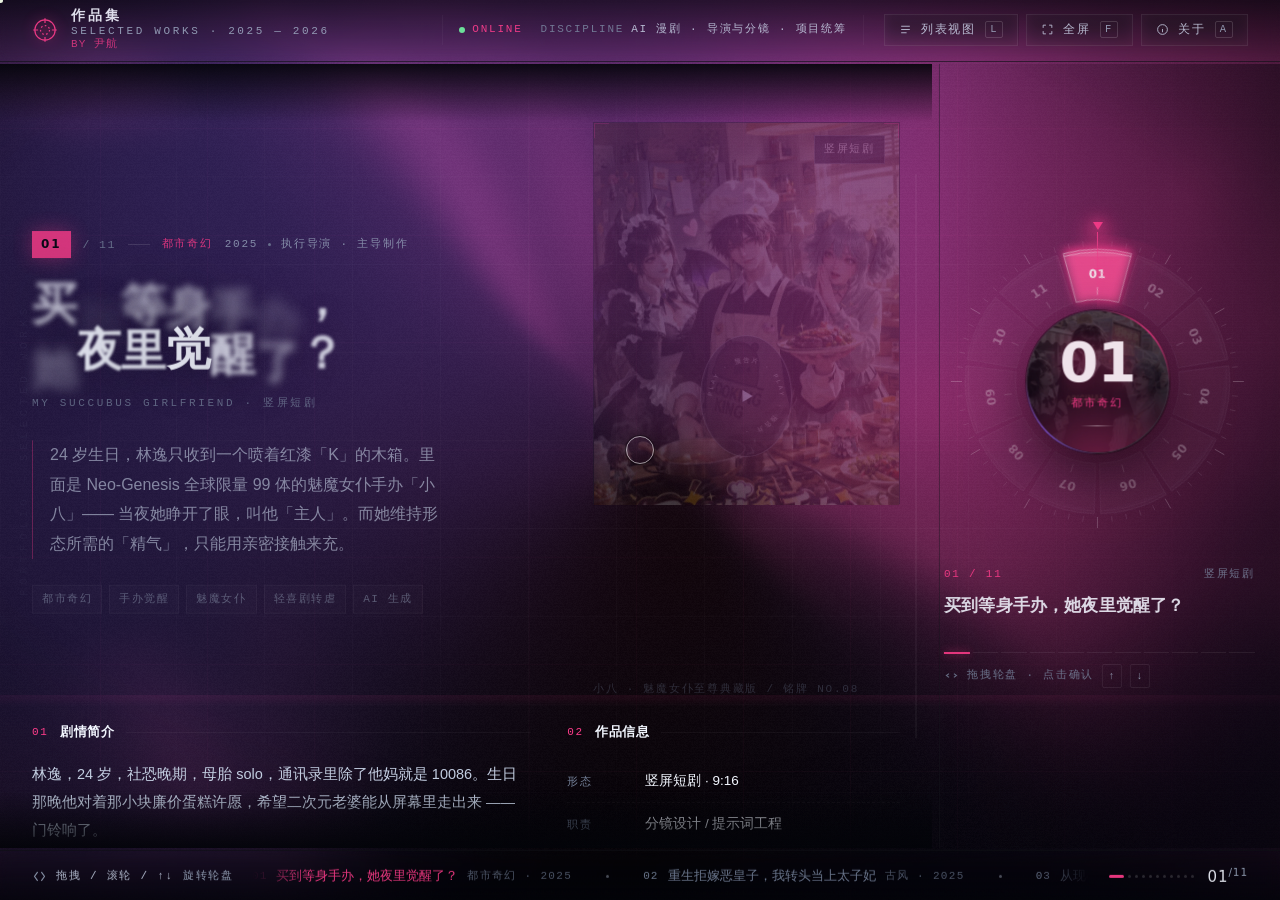
==== commit d514406e: "删两张剧照 / 02 竖屏重截 / 下线创作手记 / 竖屏画幅统一放大 / 修背景换色与灯箱关闭 / 关于页更新" ====
--- a/index.html
+++ b/index.html
@@ -172,14 +172,11 @@
               <div class="sec-h"><span class="sec-h__i mono">01</span><h2 class="sec-h__t">剧情简介</h2><span class="sec-h__line"></span></div>
               <div class="w-body" id="wSynopsis"></div>
 
-              <div class="sec-h" style="margin-top:40px"><span class="sec-h__i mono">02</span><h2 class="sec-h__t">创作手记 / 分镜思路</h2><span class="sec-h__line"></span></div>
-              <div class="w-body" id="wNote"></div>
-
               <div class="w-empty" id="wAssetHint" style="margin-top:28px"></div>
             </div>
 
             <aside>
-              <div class="sec-h"><span class="sec-h__i mono">03</span><h2 class="sec-h__t">作品信息</h2><span class="sec-h__line"></span></div>
+              <div class="sec-h"><span class="sec-h__i mono">02</span><h2 class="sec-h__t">作品信息</h2><span class="sec-h__line"></span></div>
               <dl class="w-facts" id="wFacts"></dl>
               <div class="w-links" id="wLinks"></div>
             </aside>
@@ -188,7 +185,7 @@
           <section class="w-gallery">
             <div class="w-gallery__head">
               <div class="sec-h" style="margin-bottom:0">
-                <span class="sec-h__i mono">04</span><h2 class="sec-h__t">剧照 / STILLS</h2>
+                <span class="sec-h__i mono">03</span><h2 class="sec-h__t">剧照 / STILLS</h2>
               </div>
               <div class="w-gallery__nav">
                 <button type="button" data-gal="prev" aria-label="上一组">
@@ -437,7 +434,6 @@
   <!-- 屏幕阅读器播报（作品切换 / 视图变化） -->
   <div class="sr-only" id="live" role="status" aria-live="polite" aria-atomic="true"></div>
 
-  <!-- 复制到剪贴板的兜底容器（navigator.clipboard 不可用时使用） -->
   <!-- ====================================================== 自定义光标 -->
   <div class="cursor-dot" aria-hidden="true"></div>
   <div class="cursor" aria-hidden="true"><span class="cursor__label"></span></div>
--- a/css/tokens.css
+++ b/css/tokens.css
@@ -3,14 +3,13 @@
    调性：暗色赛博科技（Dark Cyber-Tech）
    ========================================================================= */
 
-/* ---------------------------------------------------------------- 强调色过渡
-   把 --acc / --acc-2 注册成 <color>，让取值参与颜色插值。
-   注意：**不再**用 `html { transition: --acc }` 做换色动画。
-   那一版在部分环境里会让过渡卡住 —— 表现为「切了作品但颜色还是旧的，
-   刷新后才对」。换色动画现在由 U.tweenAccent 逐帧写值，并且无论中途发生
-   什么，超时后都会无条件写入最终值：宁可少几帧渐变，也不能让颜色停在旧值。 */
-@property --acc { syntax: "<color>"; inherits: true; initial-value: #FF3D8B; }
-@property --acc-2 { syntax: "<color>"; inherits: true; initial-value: #8B5CF6; }
+/* ---------------------------------------------------------------- 强调色
+   这里是**普通**自定义属性，不再用 @property 注册。
+   注册版（syntax: "<color>" + inherits）在个别 Chromium 版本上会出现
+   「变量值已经变了、但继承它的元素不重绘」—— 表现就是切了作品颜色不动、
+   刷新后才对。普通自定义属性是纯文本替换，改一次就整棵子树失效重算，
+   没有中间态可言。换色的缓动由 U.tweenAccent 自己在 JS 里做。
+   （历史：2026-10-18 曾用 @property + CSS transition，2026-10-19 去掉。） */
 
 :root {
   /* ---- 基色（近黑，带冷蓝倾向）---- */
--- a/css/tokens.css
+++ b/css/tokens.css
@@ -3,14 +3,13 @@
    调性：暗色赛博科技（Dark Cyber-Tech）
    ========================================================================= */
 
-/* ---------------------------------------------------------------- 强调色过渡
-   把 --acc / --acc-2 注册成 <color>，让取值参与颜色插值。
-   注意：**不再**用 `html { transition: --acc }` 做换色动画。
-   那一版在部分环境里会让过渡卡住 —— 表现为「切了作品但颜色还是旧的，
-   刷新后才对」。换色动画现在由 U.tweenAccent 逐帧写值，并且无论中途发生
-   什么，超时后都会无条件写入最终值：宁可少几帧渐变，也不能让颜色停在旧值。 */
-@property --acc { syntax: "<color>"; inherits: true; initial-value: #FF3D8B; }
-@property --acc-2 { syntax: "<color>"; inherits: true; initial-value: #8B5CF6; }
+/* ---------------------------------------------------------------- 强调色
+   这里是**普通**自定义属性，不再用 @property 注册。
+   注册版（syntax: "<color>" + inherits）在个别 Chromium 版本上会出现
+   「变量值已经变了、但继承它的元素不重绘」—— 表现就是切了作品颜色不动、
+   刷新后才对。普通自定义属性是纯文本替换，改一次就整棵子树失效重算，
+   没有中间态可言。换色的缓动由 U.tweenAccent 自己在 JS 里做。
+   （历史：2026-10-18 曾用 @property + CSS transition，2026-10-19 去掉。） */
 
 :root {
   /* ---- 基色（近黑，带冷蓝倾向）---- */
--- a/css/chrome.css
+++ b/css/chrome.css
@@ -1,417 +1,417 @@
-/* ============================================================================
-   chrome.css — 应用外壳 / 顶栏 / 底栏 / HUD 装饰 / 光标 / 预加载
-   ========================================================================= */
-
-/* ============================ 外壳 ============================ */
-
-#app {
-  position: fixed;
-  inset: 0;
-  overflow: hidden;
-  isolation: isolate;
-}
-
-/* WebGL 背景 */
-#gl {
-  position: absolute;
-  inset: 0;
-  z-index: var(--z-gl);
-  width: 100%;
-  height: 100%;
-}
-#gl-fallback {
-  position: absolute; inset: 0; z-index: var(--z-gl);
-  background:
-    radial-gradient(120% 90% at 12% 8%,  rgba(var(--acc-rgb), 0.14), transparent 58%),
-    radial-gradient(100% 80% at 88% 92%, rgba(var(--acc-2-rgb), 0.13), transparent 60%),
-    linear-gradient(180deg, var(--bg-base), var(--bg-void));
-  display: none;
-}
-#app.no-gl #gl { display: none; }
-#app.no-gl #gl-fallback { display: block; }
-
-/* 网格叠加 */
-.grid-overlay {
-  position: absolute; inset: 0; z-index: 1; pointer-events: none;
-  background-image:
-    linear-gradient(rgba(255,255,255,0.028) 1px, transparent 1px),
-    linear-gradient(90deg, rgba(255,255,255,0.028) 1px, transparent 1px);
-  background-size: 88px 88px;
-  mask-image: radial-gradient(140% 110% at 50% 45%, #000 22%, transparent 82%);
-  -webkit-mask-image: radial-gradient(140% 110% at 50% 45%, #000 22%, transparent 82%);
-  opacity: 0.72;
-}
-
-/* 扫描线 + 颗粒 */
-.scanlines {
-  position: absolute; inset: 0; z-index: 2; pointer-events: none;
-  background: repeating-linear-gradient(
-    to bottom,
-    rgba(255,255,255,0.024) 0px,
-    rgba(255,255,255,0.024) 1px,
-    transparent 1px,
-    transparent 3px
-  );
-  opacity: 0.55;
-  mix-blend-mode: overlay;
-}
-.vignette {
-  position: absolute; inset: 0; z-index: 3; pointer-events: none;
-  background: radial-gradient(125% 105% at 46% 42%, transparent 42%, rgba(2,3,7,0.72) 100%);
-}
-
-/* ============================ 主栅格 ============================ */
-
-.shell {
-  position: absolute; inset: 0; z-index: var(--z-stage);
-  display: grid;
-  grid-template-columns: minmax(0, 1fr) var(--rail);
-  grid-template-rows: 64px minmax(0, 1fr) 52px;
-  grid-template-areas:
-    "head head"
-    "stage rail"
-    "foot foot";
-}
-
-/* ============================ 顶栏 ============================ */
-
-.head {
-  grid-area: head;
-  display: flex; align-items: center; gap: 20px;
-  padding: 0 var(--gutter);
-  border-bottom: 1px solid var(--hair-lo);
-  background: linear-gradient(180deg, rgba(3,4,9,0.72), rgba(3,4,9,0));
-  backdrop-filter: var(--blur-sm);
-  -webkit-backdrop-filter: var(--blur-sm);
-  z-index: var(--z-chrome);
-}
-
-.brand { display: flex; align-items: center; gap: 13px; min-width: 0; }
-
-.brand__sigil {
-  width: 26px; height: 26px; flex: none;
-  position: relative;
-  color: var(--acc);
-}
-.brand__sigil svg { width: 100%; height: 100%; }
-.brand__sigil::after {
-  content: ""; position: absolute; inset: -5px;
-  border-radius: 50%;
-  background: radial-gradient(circle, rgba(var(--acc-rgb), 0.3), transparent 68%);
-  filter: blur(7px);
-  opacity: 0.85;
-}
-.brand__sigil svg * { transition: stroke 0.6s var(--e-out); }
-
-.brand__txt { display: flex; flex-direction: column; line-height: 1.25; min-width: 0; }
-.brand__name {
-  font-family: var(--font-disp);
-  font-size: 14px; font-weight: 600;
-  letter-spacing: 0.2em; text-transform: uppercase;
-  color: var(--ink-1);
-  white-space: nowrap;
-}
-.brand__sub {
-  font-size: 11px; letter-spacing: 0.24em; text-transform: uppercase;
-  color: var(--ink-3); font-family: var(--font-mono);
-  white-space: nowrap;
-}
-.brand__who {
-  font-size: 11px; letter-spacing: 0.1em;
-  color: var(--acc); opacity: 0.82;
-  white-space: nowrap;
-}
-@media (max-width: 1080px) { .brand__who { display: none; } }
-
-.head__spacer { flex: 1 1 auto; }
-
-/* 顶栏状态读数 */
-.readout {
-  display: flex; align-items: center; gap: 18px;
-  padding: 0 16px; height: 30px;
-  border-left: 1px solid var(--hair-lo);
-  border-right: 1px solid var(--hair-lo);
-}
-.readout__item { display: flex; align-items: center; gap: 7px; white-space: nowrap; }
-.readout__k { color: var(--ink-4); }
-.readout__v { color: var(--ink-2); }
-.readout__v.is-live { color: var(--acc); }
-
-.pulse {
-  width: 6px; height: 6px; border-radius: 50%;
-  background: var(--ok);
-  box-shadow: 0 0 0 0 rgba(110,247,160,0.7);
-  animation: pulse 2.4s var(--e-out) infinite;
-}
-@keyframes pulse {
-  0%   { box-shadow: 0 0 0 0 rgba(110,247,160,0.6); }
-  70%  { box-shadow: 0 0 0 7px rgba(110,247,160,0); }
-  100% { box-shadow: 0 0 0 0 rgba(110,247,160,0); }
-}
-
-/* 顶栏按钮 */
-.tools { display: flex; align-items: center; gap: 8px; }
-
-.tbtn {
-  position: relative;
-  display: inline-flex; align-items: center; gap: 9px;
-  height: 32px; padding: 0 14px;
-  border: 1px solid var(--hair);
-  background: var(--glass);
-  backdrop-filter: var(--blur-sm);
-  -webkit-backdrop-filter: var(--blur-sm);
-  color: var(--ink-2);
-  font-family: var(--font-mono); font-size: 11.5px; letter-spacing: 0.16em; text-transform: uppercase;
-  white-space: nowrap;
-  overflow: hidden;
-  transition: color 0.35s var(--e-out), border-color 0.35s var(--e-out), background 0.35s var(--e-out);
-}
-.tbtn::before {
-  content: ""; position: absolute; inset: 0;
-  background: linear-gradient(120deg, transparent, rgba(var(--acc-rgb), 0.16), transparent);
-  transform: translateX(-110%);
-  transition: transform 0.7s var(--e-out);
-}
-.tbtn:hover { color: var(--ink-1); border-color: rgba(var(--acc-rgb), 0.5); background: rgba(var(--acc-rgb), 0.08); }
-.tbtn:hover::before { transform: translateX(110%); }
-.tbtn[aria-pressed="true"] {
-  color: var(--acc);
-  border-color: rgba(var(--acc-rgb), 0.55);
-  background: rgba(var(--acc-rgb), 0.1);
-}
-.tbtn svg { width: 13px; height: 13px; flex: none; }
-.tbtn__kbd {
-  font-size: 10.5px; padding: 1px 4px; border: 1px solid var(--hair-hi);
-  color: var(--ink-3); border-radius: 2px; line-height: 1.3;
-}
-
-/* ============================ 底栏 ============================ */
-
-.foot {
-  grid-area: foot;
-  display: flex; align-items: center; gap: 18px;
-  padding: 0 var(--gutter);
-  border-top: 1px solid var(--hair-lo);
-  background: linear-gradient(0deg, rgba(3,4,9,0.78), rgba(3,4,9,0));
-  backdrop-filter: var(--blur-sm);
-  -webkit-backdrop-filter: var(--blur-sm);
-  z-index: var(--z-chrome);
-  overflow: hidden;
-}
-
-.foot__hint {
-  display: flex; align-items: center; gap: 9px;
-  color: var(--ink-3); flex: none;
-}
-.foot__hint b { color: var(--ink-2); font-weight: 500; }
-
-.drag-ico {
-  width: 15px; height: 15px; flex: none;
-  animation: wobble 3.2s var(--e-in-out) infinite;
-}
-@keyframes wobble {
-  0%, 100% { transform: translateX(0) rotate(0deg); }
-  35%      { transform: translateX(-4px) rotate(-14deg); }
-  60%      { transform: translateX(4px) rotate(14deg); }
-}
-
-/* 标题走马灯 */
-.ticker {
-  flex: 1 1 auto; min-width: 0;
-  position: relative;
-  overflow: hidden;
-  mask-image: linear-gradient(90deg, transparent, #000 7%, #000 93%, transparent);
-  -webkit-mask-image: linear-gradient(90deg, transparent, #000 7%, #000 93%, transparent);
-}
-.ticker__track {
-  display: flex; gap: 34px; align-items: center;
-  width: max-content;
-  animation: marquee 64s linear infinite;
-  will-change: transform;
-}
-.ticker:hover .ticker__track { animation-play-state: paused; }
-@keyframes marquee {
-  from { transform: translateX(0); }
-  to   { transform: translateX(-50%); }
-}
-.ticker__i {
-  display: inline-flex; align-items: center; gap: 9px;
-  color: var(--ink-4); white-space: nowrap;
-  font-family: var(--font-cjk); font-size: 12.5px;
-  transition: color 0.3s var(--e-out);
-  cursor: pointer;
-  padding: 0;
-}
-.ticker__i i {
-  font-style: normal; font-family: var(--font-mono); font-size: 11px;
-  color: var(--ink-4); letter-spacing: 0.1em;
-}
-.ticker__i:hover { color: var(--ink-1); }
-.ticker__i.is-on { color: var(--acc); }
-.ticker__i.is-on i { color: var(--acc); opacity: 0.7; }
-.ticker__i em {
-  font-style: normal; font-family: var(--font-mono); font-size: 11px;
-  letter-spacing: 0.12em; color: var(--ink-4); opacity: 0.7;
-}
-@media (max-width: 1080px) { .ticker__i em { display: none; } }
-.ticker__dot { width: 3px; height: 3px; border-radius: 50%; background: currentColor; opacity: 0.4; flex: none; }
-
-/* 右下角索引：圆点本身就是跳转按钮（原来是纯装饰，看着能点却没反应）。
-   视觉圆点放在内层 <i> 里，按钮自己撑到 16px 高，命中区域从 3×3 变成 7×16。 */
-.foot__idx { display: flex; align-items: center; gap: 12px; flex: none; }
-.dots { display: flex; gap: 0; align-items: center; }
-.dots button {
-  appearance: none; -webkit-appearance: none;
-  display: flex; align-items: center; justify-content: center;
-  padding: 0 2px; height: 16px;
-  border: 0; background: none; cursor: pointer;
-}
-.dots button i {
-  display: block; width: 3px; height: 3px; border-radius: 50%;
-  background: var(--hair-hi);
-  transition: width 0.4s var(--e-out), background 0.4s var(--e-out),
-              border-radius 0.4s var(--e-out);
-}
-.dots button:hover i { background: var(--ink-3); }
-.dots button.is-on i { width: 15px; border-radius: 2px; background: var(--acc); }
-.idx-num {
-  font-family: var(--font-disp); font-size: 15px; color: var(--ink-1); letter-spacing: 0.06em;
-}
-.idx-num sup { font-size: 10.5px; color: var(--ink-3); }
-
-/* ============================ 侧边竖排副标 ============================ */
-
-.edge-label {
-  position: absolute;
-  left: 15px; top: 50%;
-  transform: translateY(-50%) rotate(180deg);
-  writing-mode: vertical-rl;
-  z-index: var(--z-chrome);
-  color: var(--ink-4);
-  letter-spacing: 0.42em;
-  pointer-events: none;
-  user-select: none;
-}
-.edge-label span { color: var(--ink-3); }
-
-/* ============================ 四角装饰括号 ============================ */
-
-.bracket {
-  position: absolute; width: 15px; height: 15px;
-  border: 1px solid var(--hair-hi);
-  pointer-events: none; z-index: 4;
-  opacity: 0.85;
-}
-.bracket--tl { top: 0; left: 0; border-right: 0; border-bottom: 0; }
-.bracket--tr { top: 0; right: 0; border-left: 0; border-bottom: 0; }
-.bracket--bl { bottom: 0; left: 0; border-right: 0; border-top: 0; }
-.bracket--br { bottom: 0; right: 0; border-left: 0; border-top: 0; }
-.bracket--acc { border-color: rgba(var(--acc-rgb), 0.55); }
-
-/* ============================ 无障碍跳转 ============================ */
-.skip-link {
-  position: fixed; top: 10px; left: 50%;
-  z-index: 900;
-  transform: translate(-50%, -160%);
-  padding: 10px 18px;
-  background: var(--acc); color: #05070F;
-  font-size: 11px; letter-spacing: 0.1em;
-  border-radius: 2px;
-  transition: transform 0.28s var(--e-out);
-}
-.skip-link:focus-visible, .skip-link:focus {
-  transform: translate(-50%, 0);
-  outline: 2px solid #fff; outline-offset: 2px;
-}
-
-/* 拖拽轮盘时锁住文本选择，避免划选到旁边的说明文字 */
-body.is-dragging { user-select: none; -webkit-user-select: none; }
-body.is-dragging .cursor { transform-origin: center; }
-
-/* ============================ 自定义光标 ============================ */
-
-.cursor, .cursor-dot {
-  position: fixed; top: 0; left: 0;
-  z-index: var(--z-cursor);
-  pointer-events: none;
-  will-change: transform;
-}
-/* 只有 5px 的小圆点保留差值混合：它的绘制面积可以忽略，
-   仍然能在任何亮度的画面上保持可见（这是差值混合唯一的意义）。
-   28–76px 的光环改用白色描边 + 深色投影达成同样的可辨性，
-   避免每次指针移动都把一大块区域拉进混合组重新合成。 */
-.cursor-dot { mix-blend-mode: difference; }
-.cursor-dot {
-  width: 5px; height: 5px; border-radius: 50%;
-  background: #fff;
-  margin: -2.5px 0 0 -2.5px;
-}
-.cursor {
-  width: 28px; height: 28px; border-radius: 50%;
-  border: 1px solid rgba(255,255,255,0.55);
-  box-shadow: 0 0 0 1px rgba(0,0,0,0.34), 0 2px 14px rgba(0,0,0,0.5);
-  margin: -14px 0 0 -14px;
-  display: grid; place-items: center;
-  transition: width 0.4s var(--e-out), height 0.4s var(--e-out),
-              margin 0.4s var(--e-out), border-color 0.35s var(--e-out),
-              background 0.35s var(--e-out), opacity 0.3s var(--e-out);
-}
-.cursor__label {
-  font-family: var(--font-mono); font-size: 10px; letter-spacing: 0.14em;
-  text-transform: uppercase; color: #fff; white-space: nowrap;
-  opacity: 0; transform: scale(0.8);
-  transition: opacity 0.25s var(--e-out), transform 0.25s var(--e-out);
-}
-.cursor.is-hover {
-  width: 62px; height: 62px; margin: -31px 0 0 -31px;
-  border-color: rgba(255,255,255,0.9);
-  background: rgba(255,255,255,0.06);
-}
-.cursor.is-label { width: 76px; height: 76px; margin: -38px 0 0 -38px; background: rgba(255,255,255,0.08); }
-.cursor.is-label .cursor__label { opacity: 1; transform: scale(1); }
-.cursor.is-down { width: 44px; height: 44px; margin: -22px 0 0 -22px; }
-body.has-cursor, body.has-cursor * { cursor: none !important; }
-@media (hover: none), (pointer: coarse) {
-  .cursor, .cursor-dot { display: none !important; }
-}
-
-/* ============================ 预加载 ============================ */
-
-#preloader {
-  position: fixed; inset: 0; z-index: var(--z-pre);
-  background: var(--bg-void);
-  display: grid; place-items: center;
-  transition: opacity 0.6s var(--e-out);
-}
-#preloader.is-done { opacity: 0; pointer-events: none; }
-
-.pre__inner { width: min(520px, 78vw); }
-.pre__sigil {
-  width: 54px; height: 54px; margin: 0 0 30px; color: var(--acc);
-  animation: spin 3.6s linear infinite;
-}
-@keyframes spin { to { transform: rotate(360deg); } }
-
-.pre__log {
-  min-height: 62px;
-  font-family: var(--font-mono); font-size: 11.5px; letter-spacing: 0.13em;
-  color: var(--ink-3); text-transform: uppercase;
-  display: flex; flex-direction: column; gap: 3px;
-}
-.pre__log i { font-style: normal; }
-.pre__log i.is-ok { color: var(--ok); }
-
-.pre__bar {
-  margin-top: 22px; height: 1px; background: var(--hair);
-  position: relative; overflow: hidden;
-}
-.pre__bar span {
-  position: absolute; inset: 0 auto 0 0; width: 0%;
-  background: linear-gradient(90deg, var(--acc-2), var(--acc));
-  box-shadow: 0 0 12px rgba(var(--acc-rgb), 0.6);
-}
-.pre__foot {
-  margin-top: 12px; display: flex; justify-content: space-between; align-items: baseline;
-}
-.pre__pct { font-family: var(--font-disp); font-size: 30px; color: var(--ink-1); letter-spacing: 0.04em; }
-.pre__skip { color: var(--ink-4); }
+/* ============================================================================
+   chrome.css — 应用外壳 / 顶栏 / 底栏 / HUD 装饰 / 光标 / 预加载
+   ========================================================================= */
+
+/* ============================ 外壳 ============================ */
+
+#app {
+  position: fixed;
+  inset: 0;
+  overflow: hidden;
+  isolation: isolate;
+}
+
+/* WebGL 背景 */
+#gl {
+  position: absolute;
+  inset: 0;
+  z-index: var(--z-gl);
+  width: 100%;
+  height: 100%;
+}
+#gl-fallback {
+  position: absolute; inset: 0; z-index: var(--z-gl);
+  background:
+    radial-gradient(120% 90% at 12% 8%,  rgba(var(--acc-rgb), 0.14), transparent 58%),
+    radial-gradient(100% 80% at 88% 92%, rgba(var(--acc-2-rgb), 0.13), transparent 60%),
+    linear-gradient(180deg, var(--bg-base), var(--bg-void));
+  display: none;
+}
+#app.no-gl #gl { display: none; }
+#app.no-gl #gl-fallback { display: block; }
+
+/* 网格叠加 */
+.grid-overlay {
+  position: absolute; inset: 0; z-index: 1; pointer-events: none;
+  background-image:
+    linear-gradient(rgba(255,255,255,0.028) 1px, transparent 1px),
+    linear-gradient(90deg, rgba(255,255,255,0.028) 1px, transparent 1px);
+  background-size: 88px 88px;
+  mask-image: radial-gradient(140% 110% at 50% 45%, #000 22%, transparent 82%);
+  -webkit-mask-image: radial-gradient(140% 110% at 50% 45%, #000 22%, transparent 82%);
+  opacity: 0.72;
+}
+
+/* 扫描线 + 颗粒 */
+.scanlines {
+  position: absolute; inset: 0; z-index: 2; pointer-events: none;
+  background: repeating-linear-gradient(
+    to bottom,
+    rgba(255,255,255,0.024) 0px,
+    rgba(255,255,255,0.024) 1px,
+    transparent 1px,
+    transparent 3px
+  );
+  opacity: 0.55;
+  mix-blend-mode: overlay;
+}
+.vignette {
+  position: absolute; inset: 0; z-index: 3; pointer-events: none;
+  background: radial-gradient(125% 105% at 46% 42%, transparent 42%, rgba(2,3,7,0.72) 100%);
+}
+
+/* ============================ 主栅格 ============================ */
+
+.shell {
+  position: absolute; inset: 0; z-index: var(--z-stage);
+  display: grid;
+  grid-template-columns: minmax(0, 1fr) var(--rail);
+  grid-template-rows: 64px minmax(0, 1fr) 52px;
+  grid-template-areas:
+    "head head"
+    "stage rail"
+    "foot foot";
+}
+
+/* ============================ 顶栏 ============================ */
+
+.head {
+  grid-area: head;
+  display: flex; align-items: center; gap: 20px;
+  padding: 0 var(--gutter);
+  border-bottom: 1px solid var(--hair-lo);
+  background: linear-gradient(180deg, rgba(3,4,9,0.72), rgba(3,4,9,0));
+  backdrop-filter: var(--blur-sm);
+  -webkit-backdrop-filter: var(--blur-sm);
+  z-index: var(--z-chrome);
+}
+
+.brand { display: flex; align-items: center; gap: 13px; min-width: 0; }
+
+.brand__sigil {
+  width: 26px; height: 26px; flex: none;
+  position: relative;
+  color: var(--acc);
+}
+.brand__sigil svg { width: 100%; height: 100%; }
+.brand__sigil::after {
+  content: ""; position: absolute; inset: -5px;
+  border-radius: 50%;
+  background: radial-gradient(circle, rgba(var(--acc-rgb), 0.3), transparent 68%);
+  filter: blur(7px);
+  opacity: 0.85;
+}
+.brand__sigil svg * { transition: stroke 0.6s var(--e-out); }
+
+.brand__txt { display: flex; flex-direction: column; line-height: 1.25; min-width: 0; }
+.brand__name {
+  font-family: var(--font-disp);
+  font-size: 14px; font-weight: 600;
+  letter-spacing: 0.2em; text-transform: uppercase;
+  color: var(--ink-1);
+  white-space: nowrap;
+}
+.brand__sub {
+  font-size: 11px; letter-spacing: 0.24em; text-transform: uppercase;
+  color: var(--ink-3); font-family: var(--font-mono);
+  white-space: nowrap;
+}
+.brand__who {
+  font-size: 11px; letter-spacing: 0.1em;
+  color: var(--acc); opacity: 0.82;
+  white-space: nowrap;
+}
+@media (max-width: 1080px) { .brand__who { display: none; } }
+
+.head__spacer { flex: 1 1 auto; }
+
+/* 顶栏状态读数 */
+.readout {
+  display: flex; align-items: center; gap: 18px;
+  padding: 0 16px; height: 30px;
+  border-left: 1px solid var(--hair-lo);
+  border-right: 1px solid var(--hair-lo);
+}
+.readout__item { display: flex; align-items: center; gap: 7px; white-space: nowrap; }
+.readout__k { color: var(--ink-4); }
+.readout__v { color: var(--ink-2); }
+.readout__v.is-live { color: var(--acc); }
+
+.pulse {
+  width: 6px; height: 6px; border-radius: 50%;
+  background: var(--ok);
+  box-shadow: 0 0 0 0 rgba(110,247,160,0.7);
+  animation: pulse 2.4s var(--e-out) infinite;
+}
+@keyframes pulse {
+  0%   { box-shadow: 0 0 0 0 rgba(110,247,160,0.6); }
+  70%  { box-shadow: 0 0 0 7px rgba(110,247,160,0); }
+  100% { box-shadow: 0 0 0 0 rgba(110,247,160,0); }
+}
+
+/* 顶栏按钮 */
+.tools { display: flex; align-items: center; gap: 8px; }
+
+.tbtn {
+  position: relative;
+  display: inline-flex; align-items: center; gap: 9px;
+  height: 32px; padding: 0 14px;
+  border: 1px solid var(--hair);
+  background: var(--glass);
+  backdrop-filter: var(--blur-sm);
+  -webkit-backdrop-filter: var(--blur-sm);
+  color: var(--ink-2);
+  font-family: var(--font-mono); font-size: 11.5px; letter-spacing: 0.16em; text-transform: uppercase;
+  white-space: nowrap;
+  overflow: hidden;
+  transition: color 0.35s var(--e-out), border-color 0.35s var(--e-out), background 0.35s var(--e-out);
+}
+.tbtn::before {
+  content: ""; position: absolute; inset: 0;
+  background: linear-gradient(120deg, transparent, rgba(var(--acc-rgb), 0.16), transparent);
+  transform: translateX(-110%);
+  transition: transform 0.7s var(--e-out);
+}
+.tbtn:hover { color: var(--ink-1); border-color: rgba(var(--acc-rgb), 0.5); background: rgba(var(--acc-rgb), 0.08); }
+.tbtn:hover::before { transform: translateX(110%); }
+.tbtn[aria-pressed="true"] {
+  color: var(--acc);
+  border-color: rgba(var(--acc-rgb), 0.55);
+  background: rgba(var(--acc-rgb), 0.1);
+}
+.tbtn svg { width: 13px; height: 13px; flex: none; }
+.tbtn__kbd {
+  font-size: 10.5px; padding: 1px 4px; border: 1px solid var(--hair-hi);
+  color: var(--ink-3); border-radius: 2px; line-height: 1.3;
+}
+
+/* ============================ 底栏 ============================ */
+
+.foot {
+  grid-area: foot;
+  display: flex; align-items: center; gap: 18px;
+  padding: 0 var(--gutter);
+  border-top: 1px solid var(--hair-lo);
+  background: linear-gradient(0deg, rgba(3,4,9,0.78), rgba(3,4,9,0));
+  backdrop-filter: var(--blur-sm);
+  -webkit-backdrop-filter: var(--blur-sm);
+  z-index: var(--z-chrome);
+  overflow: hidden;
+}
+
+.foot__hint {
+  display: flex; align-items: center; gap: 9px;
+  color: var(--ink-3); flex: none;
+}
+.foot__hint b { color: var(--ink-2); font-weight: 500; }
+
+.drag-ico {
+  width: 15px; height: 15px; flex: none;
+  animation: wobble 3.2s var(--e-in-out) infinite;
+}
+@keyframes wobble {
+  0%, 100% { transform: translateX(0) rotate(0deg); }
+  35%      { transform: translateX(-4px) rotate(-14deg); }
+  60%      { transform: translateX(4px) rotate(14deg); }
+}
+
+/* 标题走马灯 */
+.ticker {
+  flex: 1 1 auto; min-width: 0;
+  position: relative;
+  overflow: hidden;
+  mask-image: linear-gradient(90deg, transparent, #000 7%, #000 93%, transparent);
+  -webkit-mask-image: linear-gradient(90deg, transparent, #000 7%, #000 93%, transparent);
+}
+.ticker__track {
+  display: flex; gap: 34px; align-items: center;
+  width: max-content;
+  animation: marquee 64s linear infinite;
+  will-change: transform;
+}
+.ticker:hover .ticker__track { animation-play-state: paused; }
+@keyframes marquee {
+  from { transform: translateX(0); }
+  to   { transform: translateX(-50%); }
+}
+.ticker__i {
+  display: inline-flex; align-items: center; gap: 9px;
+  color: var(--ink-4); white-space: nowrap;
+  font-family: var(--font-cjk); font-size: 12.5px;
+  transition: color 0.3s var(--e-out);
+  cursor: pointer;
+  padding: 0;
+}
+.ticker__i i {
+  font-style: normal; font-family: var(--font-mono); font-size: 11px;
+  color: var(--ink-4); letter-spacing: 0.1em;
+}
+.ticker__i:hover { color: var(--ink-1); }
+.ticker__i.is-on { color: var(--acc); }
+.ticker__i.is-on i { color: var(--acc); opacity: 0.7; }
+.ticker__i em {
+  font-style: normal; font-family: var(--font-mono); font-size: 11px;
+  letter-spacing: 0.12em; color: var(--ink-4); opacity: 0.7;
+}
+@media (max-width: 1080px) { .ticker__i em { display: none; } }
+.ticker__dot { width: 3px; height: 3px; border-radius: 50%; background: currentColor; opacity: 0.4; flex: none; }
+
+/* 右下角索引：圆点本身就是跳转按钮（原来是纯装饰，看着能点却没反应）。
+   视觉圆点放在内层 <i> 里，按钮自己撑到 16px 高，命中区域从 3×3 变成 7×16。 */
+.foot__idx { display: flex; align-items: center; gap: 12px; flex: none; }
+.dots { display: flex; gap: 0; align-items: center; }
+.dots button {
+  appearance: none; -webkit-appearance: none;
+  display: flex; align-items: center; justify-content: center;
+  padding: 0 2px; height: 16px;
+  border: 0; background: none; cursor: pointer;
+}
+.dots button i {
+  display: block; width: 3px; height: 3px; border-radius: 50%;
+  background: var(--hair-hi);
+  transition: width 0.4s var(--e-out), background 0.4s var(--e-out),
+              border-radius 0.4s var(--e-out);
+}
+.dots button:hover i { background: var(--ink-3); }
+.dots button.is-on i { width: 15px; border-radius: 2px; background: var(--acc); }
+.idx-num {
+  font-family: var(--font-disp); font-size: 15px; color: var(--ink-1); letter-spacing: 0.06em;
+}
+.idx-num sup { font-size: 10.5px; color: var(--ink-3); }
+
+/* ============================ 侧边竖排副标 ============================ */
+
+.edge-label {
+  position: absolute;
+  left: 15px; top: 50%;
+  transform: translateY(-50%) rotate(180deg);
+  writing-mode: vertical-rl;
+  z-index: var(--z-chrome);
+  color: var(--ink-4);
+  letter-spacing: 0.42em;
+  pointer-events: none;
+  user-select: none;
+}
+.edge-label span { color: var(--ink-3); }
+
+/* ============================ 四角装饰括号 ============================ */
+
+.bracket {
+  position: absolute; width: 15px; height: 15px;
+  border: 1px solid var(--hair-hi);
+  pointer-events: none; z-index: 4;
+  opacity: 0.85;
+}
+.bracket--tl { top: 0; left: 0; border-right: 0; border-bottom: 0; }
+.bracket--tr { top: 0; right: 0; border-left: 0; border-bottom: 0; }
+.bracket--bl { bottom: 0; left: 0; border-right: 0; border-top: 0; }
+.bracket--br { bottom: 0; right: 0; border-left: 0; border-top: 0; }
+.bracket--acc { border-color: rgba(var(--acc-rgb), 0.55); }
+
+/* ============================ 无障碍跳转 ============================ */
+.skip-link {
+  position: fixed; top: 10px; left: 50%;
+  z-index: 900;
+  transform: translate(-50%, -160%);
+  padding: 10px 18px;
+  background: var(--acc); color: #05070F;
+  font-size: 11px; letter-spacing: 0.1em;
+  border-radius: 2px;
+  transition: transform 0.28s var(--e-out);
+}
+.skip-link:focus-visible, .skip-link:focus {
+  transform: translate(-50%, 0);
+  outline: 2px solid #fff; outline-offset: 2px;
+}
+
+/* 拖拽轮盘时锁住文本选择，避免划选到旁边的说明文字 */
+body.is-dragging { user-select: none; -webkit-user-select: none; }
+body.is-dragging .cursor { transform-origin: center; }
+
+/* ============================ 自定义光标 ============================ */
+
+.cursor, .cursor-dot {
+  position: fixed; top: 0; left: 0;
+  z-index: var(--z-cursor);
+  pointer-events: none;
+  will-change: transform;
+}
+/* 只有 5px 的小圆点保留差值混合：它的绘制面积可以忽略，
+   仍然能在任何亮度的画面上保持可见（这是差值混合唯一的意义）。
+   28–76px 的光环改用白色描边 + 深色投影达成同样的可辨性，
+   避免每次指针移动都把一大块区域拉进混合组重新合成。 */
+.cursor-dot { mix-blend-mode: difference; }
+.cursor-dot {
+  width: 5px; height: 5px; border-radius: 50%;
+  background: #fff;
+  margin: -2.5px 0 0 -2.5px;
+}
+.cursor {
+  width: 28px; height: 28px; border-radius: 50%;
+  border: 1px solid rgba(255,255,255,0.55);
+  box-shadow: 0 0 0 1px rgba(0,0,0,0.34), 0 2px 14px rgba(0,0,0,0.5);
+  margin: -14px 0 0 -14px;
+  display: grid; place-items: center;
+  transition: width 0.4s var(--e-out), height 0.4s var(--e-out),
+              margin 0.4s var(--e-out), border-color 0.35s var(--e-out),
+              background 0.35s var(--e-out), opacity 0.3s var(--e-out);
+}
+.cursor__label {
+  font-family: var(--font-mono); font-size: 10px; letter-spacing: 0.14em;
+  text-transform: uppercase; color: #fff; white-space: nowrap;
+  opacity: 0; transform: scale(0.8);
+  transition: opacity 0.25s var(--e-out), transform 0.25s var(--e-out);
+}
+.cursor.is-hover {
+  width: 62px; height: 62px; margin: -31px 0 0 -31px;
+  border-color: rgba(255,255,255,0.9);
+  background: rgba(255,255,255,0.06);
+}
+.cursor.is-label { width: 76px; height: 76px; margin: -38px 0 0 -38px; background: rgba(255,255,255,0.08); }
+.cursor.is-label .cursor__label { opacity: 1; transform: scale(1); }
+.cursor.is-down { width: 44px; height: 44px; margin: -22px 0 0 -22px; }
+body.has-cursor, body.has-cursor * { cursor: none !important; }
+@media (hover: none), (pointer: coarse) {
+  .cursor, .cursor-dot { display: none !important; }
+}
+
+/* ============================ 预加载 ============================ */
+
+#preloader {
+  position: fixed; inset: 0; z-index: var(--z-pre);
+  background: var(--bg-void);
+  display: grid; place-items: center;
+  transition: opacity 0.6s var(--e-out);
+}
+#preloader.is-done { opacity: 0; pointer-events: none; }
+
+.pre__inner { width: min(520px, 78vw); }
+.pre__sigil {
+  width: 54px; height: 54px; margin: 0 0 30px; color: var(--acc);
+  animation: spin 3.6s linear infinite;
+}
+@keyframes spin { to { transform: rotate(360deg); } }
+
+.pre__log {
+  min-height: 62px;
+  font-family: var(--font-mono); font-size: 11.5px; letter-spacing: 0.13em;
+  color: var(--ink-3); text-transform: uppercase;
+  display: flex; flex-direction: column; gap: 3px;
+}
+.pre__log i { font-style: normal; }
+.pre__log i.is-ok { color: var(--ok); }
+
+.pre__bar {
+  margin-top: 22px; height: 1px; background: var(--hair);
+  position: relative; overflow: hidden;
+}
+.pre__bar span {
+  position: absolute; inset: 0 auto 0 0; width: 0%;
+  background: linear-gradient(90deg, var(--acc-2), var(--acc));
+  box-shadow: 0 0 12px rgba(var(--acc-rgb), 0.6);
+}
+.pre__foot {
+  margin-top: 12px; display: flex; justify-content: space-between; align-items: baseline;
+}
+.pre__pct { font-family: var(--font-disp); font-size: 30px; color: var(--ink-1); letter-spacing: 0.04em; }
+.pre__skip { color: var(--ink-4); }
--- a/css/wheel.css
+++ b/css/wheel.css
@@ -1,318 +1,318 @@
-/* ============================================================================
-   wheel.css — 右侧轮盘导航（核心交互件）
-   结构：外圈刻度 → 分段环 → 分段序号 → 中心读数盘 → 顶部指针
-   ========================================================================= */
-
-.rail {
-  grid-area: rail;
-  position: relative;
-  display: flex; flex-direction: column;
-  align-items: center; justify-content: center;
-  gap: 26px;
-  padding: 18px var(--gutter) 18px 0;
-  border-left: 1px solid var(--hair-lo);
-  z-index: var(--z-rail);
-  background: linear-gradient(270deg, rgba(3,4,9,0.5), rgba(3,4,9,0));
-}
-
-/* ============================ 轮盘本体 ============================ */
-
-.dial {
-  position: relative;
-  width: 100%; max-width: 392px;
-  aspect-ratio: 1;
-  flex: none;
-  touch-action: none;
-  user-select: none;
-  transition: transform 0.7s var(--e-out);
-}
-
-.dial__svg { position: absolute; inset: 0; width: 100%; height: 100%; overflow: visible; }
-.dial__rot { will-change: transform; }
-
-/* —— 分段 —— */
-.seg__hit { fill: transparent; cursor: pointer; }
-.seg__body {
-  fill: rgba(255,255,255,0.028);
-  stroke: rgba(255,255,255,0.085);
-  stroke-width: 1;
-  transition: fill 0.5s var(--e-out), stroke 0.5s var(--e-out);
-}
-.seg__body--acc { opacity: 0.5; transition: opacity 0.5s var(--e-out); }
-.seg:hover .seg__body { fill: rgba(255,255,255,0.075); stroke: rgba(255,255,255,0.28); }
-.seg:hover .seg__body--acc { opacity: 0.85; }
-.seg.is-on .seg__body { fill: rgba(255,255,255,0.1); stroke: rgba(255,255,255,0.55); }
-.seg.is-on .seg__body--acc { opacity: 1; }
-.seg.is-near .seg__body { fill: rgba(255,255,255,0.05); }
-.seg__glow { opacity: 0; transition: opacity 0.5s var(--e-out); filter: blur(6px); }
-.seg.is-on .seg__glow { opacity: 0.9; }
-
-/* —— 径向刻度（分段内） —— */
-.seg__tick { stroke: rgba(255,255,255,0.24); stroke-width: 1; }
-.seg.is-on .seg__tick { stroke: rgba(255,255,255,0.7); }
-
-/* —— 分段序号 —— */
-.seg__idx {
-  font-family: var(--font-disp);
-  font-size: 15px;
-  font-weight: 600;
-  letter-spacing: 0.04em;
-  fill: rgba(255, 255, 255, 0.33);
-  text-anchor: middle;
-  dominant-baseline: middle;
-  transition: fill 0.45s var(--e-out), opacity 0.45s var(--e-out);
-  pointer-events: none;
-}
-.seg.is-near .seg__idx { fill: rgba(255, 255, 255, 0.56); }
-.seg:hover .seg__idx { fill: rgba(255, 255, 255, 0.82); }
-.seg.is-on .seg__idx { fill: #fff; }
-
-/* —— 外圈细刻度 —— */
-.dial__ticks line { stroke: rgba(255,255,255,0.14); stroke-width: 1; }
-.dial__ticks line.is-major { stroke: rgba(255,255,255,0.3); }
-
-/* ============================ 中心读数盘 ============================ */
-
-.dial__hub {
-  position: absolute;
-  left: 50%; top: 50%;
-  width: 45.5%; aspect-ratio: 1;
-  transform: translate(-50%, -50%);
-  border-radius: 50%;
-  overflow: hidden;
-  border: 1px solid var(--hair-hi);
-  background: rgba(5,7,14,0.86);
-  backdrop-filter: var(--blur);
-  -webkit-backdrop-filter: var(--blur);
-  box-shadow:
-    0 0 0 1px rgba(0,0,0,0.6),
-    0 22px 60px rgba(0,0,0,0.66);
-  z-index: 3;
-  cursor: pointer;
-}
-.dial__hub-media {
-  position: absolute; inset: -6%;
-  background-size: cover; background-position: center;
-  filter: grayscale(0.48) contrast(1.12) brightness(0.62);
-  opacity: 0.82;
-  transform: scale(1.06);
-  transition: opacity 0.7s var(--e-out), filter 0.7s var(--e-out);
-}
-.dial__hub::after {
-  content: ""; position: absolute; inset: 0;
-  background:
-    radial-gradient(circle at 50% 118%, rgba(var(--acc-rgb), 0.46), transparent 60%),
-    linear-gradient(180deg, rgba(4,6,12,0.42), rgba(4,6,12,0.86));
-}
-.dial__hub-inner {
-  position: absolute; inset: 0; z-index: 2;
-  display: flex; flex-direction: column; align-items: center; justify-content: center;
-  gap: 2px;
-}
-.dial__num {
-  font-family: var(--font-disp);
-  font-size: clamp(38px, 4.4vw, 56px);
-  font-weight: 600;
-  line-height: 0.92;
-  letter-spacing: -0.02em;
-  color: #fff;
-  text-shadow: 0 0 22px rgba(var(--acc-rgb), 0.5);
-  font-variant-numeric: tabular-nums;
-}
-.dial__genre {
-  font-family: var(--font-mono);
-  font-size: 10.5px; letter-spacing: 0.2em; text-transform: uppercase;
-  color: var(--acc);
-  margin-top: 5px;
-  text-align: center;
-  padding: 0 12px;
-}
-.dial__hub-bar {
-  margin-top: 11px;
-  width: 34px; height: 1px;
-  background: linear-gradient(90deg, transparent, rgba(255,255,255,0.5), transparent);
-}
-
-/* 中心旋转环（与中心盘同尺寸，悬在盘边缘，不被中心盘裁切） */
-.dial__orbit-ring {
-  position: absolute; left: 50%; top: 50%;
-  width: 45.5%; aspect-ratio: 1;
-  transform: translate(-50%, -50%);
-  z-index: 5; pointer-events: none;
-}
-.dial__orbit-spin {
-  position: absolute; inset: -1px; border-radius: 50%;
-  background: conic-gradient(from 0deg,
-    transparent 0deg,
-    rgba(var(--acc-rgb), 0.9) 46deg,
-    transparent 92deg,
-    transparent 180deg,
-    rgba(var(--acc-2-rgb), 0.75) 226deg,
-    transparent 272deg);
-  mask: radial-gradient(farthest-side, transparent calc(100% - 2.4px), #000 calc(100% - 1.4px));
-  -webkit-mask: radial-gradient(farthest-side, transparent calc(100% - 2.4px), #000 calc(100% - 1.4px));
-  animation: orbitspin 7.5s linear infinite;
-  /* conic-gradient + mask 的元素如果不提升为独立层，旋转会逐帧重新光栅化
-     整条渐变并重做遮罩；提升后内容只栅格化一次，之后是纯合成变换。 */
-  will-change: transform;
-}
-@keyframes orbitspin { to { transform: rotate(360deg); } }
-
-/* 声呐脉冲 */
-.dial__pulse {
-  position: absolute; left: 50%; top: 50%;
-  width: 100%; aspect-ratio: 1;
-  transform: translate(-50%, -50%);
-  border-radius: 50%;
-  border: 1px solid rgba(var(--acc-rgb), 0.5);
-  opacity: 0;
-  pointer-events: none;
-  z-index: 2;
-  animation: sonar 4.5s var(--e-out) infinite;
-}
-@keyframes sonar {
-  0%   { transform: translate(-50%,-50%) scale(0.62); opacity: 0.7; }
-  70%  { opacity: 0; }
-  100% { transform: translate(-50%,-50%) scale(1.28); opacity: 0; }
-}
-
-/* ============================ 顶部指针 ============================ */
-
-.dial__mark {
-  position: absolute;
-  left: 50%; top: -2px;
-  transform: translateX(-50%);
-  display: flex; flex-direction: column; align-items: center;
-  z-index: 6; pointer-events: none;
-}
-.dial__mark-glow {
-  width: 46px; height: 46px; border-radius: 50%;
-  background: radial-gradient(circle, rgba(var(--acc-rgb), 0.5), transparent 66%);
-  filter: blur(8px);
-  position: absolute; top: -12px;
-}
-.dial__mark-tri {
-  width: 0; height: 0;
-  border-left: 5px solid transparent;
-  border-right: 5px solid transparent;
-  border-top: 8px solid var(--acc);
-  filter: drop-shadow(0 0 6px rgba(var(--acc-rgb), 0.9));
-  position: relative;
-}
-.dial__mark-line {
-  width: 1px; height: 38px;
-  background: linear-gradient(180deg, var(--acc), transparent);
-  margin-top: 2px;
-}
-.dial__mark-tick {
-  position: absolute; top: 46px; left: 50%; transform: translateX(-50%);
-  width: 8px; height: 1px; background: rgba(var(--acc-rgb), 0.8);
-}
-
-/* ============================ 旋转扫掠 ============================ */
-
-.dial__sweep {
-  position: absolute; inset: 0; border-radius: 50%;
-  z-index: 1; pointer-events: none;
-  background: conic-gradient(from 0deg, rgba(var(--acc-rgb), 0.14) 0deg, transparent 34deg);
-  mask: radial-gradient(farthest-side, transparent 46%, #000 48%, #000 92%, transparent 94%);
-  -webkit-mask: radial-gradient(farthest-side, transparent 46%, #000 48%, #000 92%, transparent 94%);
-  animation: orbitspin 5.5s linear infinite;
-  will-change: transform;
-  opacity: 0.85;
-}
-
-/* ============================ 轮盘下方读数 ============================ */
-
-.dial-readout {
-  width: 100%; max-width: 392px;
-  padding-left: 4px;
-  display: flex; flex-direction: column; gap: 10px;
-}
-.dial-readout__top {
-  display: flex; align-items: baseline; justify-content: space-between; gap: 14px;
-}
-.dial-readout__idx { color: var(--acc); }
-.dial-readout__type { color: var(--ink-4); }
-.dial-readout__title {
-  font-family: var(--font-cjk);
-  font-size: 17px; font-weight: 600; line-height: 1.42;
-  color: var(--ink-1);
-  letter-spacing: 0.01em;
-  min-height: 48px;
-  display: -webkit-box; -webkit-line-clamp: 2; -webkit-box-orient: vertical;
-  overflow: hidden;
-}
-.dial-readout__bar {
-  display: flex; gap: 3px; align-items: center; height: 2px;
-}
-.dial-readout__bar b {
-  flex: 1; height: 1px; background: var(--hair);
-  transition: background 0.5s var(--e-out), height 0.4s var(--e-out);
-}
-.dial-readout__bar b.is-on { background: var(--acc); height: 2px; box-shadow: 0 0 8px rgba(var(--acc-rgb), 0.7); }
-.dial-readout__hint { display: flex; align-items: center; gap: 8px; color: var(--ink-4); }
-.dial-readout__hint kbd {
-  font-family: var(--font-mono); font-size: 10.5px; padding: 2px 5px;
-  border: 1px solid var(--hair); color: var(--ink-3); border-radius: 2px;
-}
-
-/* 提交进度环（SVG 内，随轮盘旋转组之外独立绘制） */
-.dial__commit { pointer-events: none; opacity: 0; transition: opacity 0.3s var(--e-out); }
-.dial__commit.is-run { opacity: 1; }
-.dial__commit circle {
-  fill: none; stroke: var(--acc); stroke-width: 1.5;
-  filter: drop-shadow(0 0 5px rgba(var(--acc-rgb), 0.85));
-  transform: rotate(-90deg); transform-origin: 200px 200px;
-}
-
-/* ============================ 悬停预览卡 ============================ */
-
-.peek {
-  position: fixed;
-  z-index: var(--z-overlay);
-  width: 300px;
-  padding: 13px;
-  display: grid; grid-template-columns: 62px 1fr; gap: 13px;
-  border: 1px solid var(--hair-hi);
-  background: var(--glass-deep);
-  backdrop-filter: var(--blur);
-  -webkit-backdrop-filter: var(--blur);
-  box-shadow: 0 26px 70px rgba(0,0,0,0.7);
-  opacity: 0; pointer-events: none;
-  transform: translate(calc(-100% - 14px), -50%) scale(0.96);
-  transition: opacity 0.3s var(--e-out), transform 0.42s var(--e-out);
-}
-.peek.is-on { opacity: 1; transform: translate(calc(-100% - 30px), -50%) scale(1); }
-.peek__thumb {
-  width: 62px; aspect-ratio: 3/4; object-fit: cover;
-  border: 1px solid var(--hair);
-  background: #0A0D16;
-  transition: opacity 0.4s cubic-bezier(0.16, 1, 0.3, 1);
-}
-.peek__b { min-width: 0; display: flex; flex-direction: column; gap: 6px; }
-.peek__n { font-family: var(--font-disp); font-size: 11px; letter-spacing: 0.12em; color: var(--acc); }
-.peek__t {
-  font-size: 13.5px; font-weight: 600; line-height: 1.4; color: var(--ink-1);
-  display: -webkit-box; -webkit-line-clamp: 2; -webkit-box-orient: vertical; overflow: hidden;
-}
-.peek__d {
-  font-size: 11.5px; line-height: 1.6; color: var(--ink-3);
-  display: -webkit-box; -webkit-line-clamp: 2; -webkit-box-orient: vertical; overflow: hidden;
-}
-.peek__tags { display: flex; flex-wrap: wrap; gap: 4px; }
-.peek__tags span {
-  font-family: var(--font-mono); font-size: 10px; letter-spacing: 0.1em;
-  padding: 2px 5px; border: 1px solid var(--hair); color: var(--ink-3);
-}
-.peek::after {
-  content: ""; position: absolute; right: -5px; top: 50%;
-  width: 8px; height: 8px; margin-top: -4px;
-  background: var(--glass-deep); border-right: 1px solid var(--hair-hi); border-top: 1px solid var(--hair-hi);
-  transform: rotate(45deg);
-}
-
-/* ============================ 移动端轮盘抽屉 ============================ */
-
-.rail__fab { display: none; }
-.rail__close { display: none; }
+/* ============================================================================
+   wheel.css — 右侧轮盘导航（核心交互件）
+   结构：外圈刻度 → 分段环 → 分段序号 → 中心读数盘 → 顶部指针
+   ========================================================================= */
+
+.rail {
+  grid-area: rail;
+  position: relative;
+  display: flex; flex-direction: column;
+  align-items: center; justify-content: center;
+  gap: 26px;
+  padding: 18px var(--gutter) 18px 0;
+  border-left: 1px solid var(--hair-lo);
+  z-index: var(--z-rail);
+  background: linear-gradient(270deg, rgba(3,4,9,0.5), rgba(3,4,9,0));
+}
+
+/* ============================ 轮盘本体 ============================ */
+
+.dial {
+  position: relative;
+  width: 100%; max-width: 392px;
+  aspect-ratio: 1;
+  flex: none;
+  touch-action: none;
+  user-select: none;
+  transition: transform 0.7s var(--e-out);
+}
+
+.dial__svg { position: absolute; inset: 0; width: 100%; height: 100%; overflow: visible; }
+.dial__rot { will-change: transform; }
+
+/* —— 分段 —— */
+.seg__hit { fill: transparent; cursor: pointer; }
+.seg__body {
+  fill: rgba(255,255,255,0.028);
+  stroke: rgba(255,255,255,0.085);
+  stroke-width: 1;
+  transition: fill 0.5s var(--e-out), stroke 0.5s var(--e-out);
+}
+.seg__body--acc { opacity: 0.5; transition: opacity 0.5s var(--e-out); }
+.seg:hover .seg__body { fill: rgba(255,255,255,0.075); stroke: rgba(255,255,255,0.28); }
+.seg:hover .seg__body--acc { opacity: 0.85; }
+.seg.is-on .seg__body { fill: rgba(255,255,255,0.1); stroke: rgba(255,255,255,0.55); }
+.seg.is-on .seg__body--acc { opacity: 1; }
+.seg.is-near .seg__body { fill: rgba(255,255,255,0.05); }
+.seg__glow { opacity: 0; transition: opacity 0.5s var(--e-out); filter: blur(6px); }
+.seg.is-on .seg__glow { opacity: 0.9; }
+
+/* —— 径向刻度（分段内） —— */
+.seg__tick { stroke: rgba(255,255,255,0.24); stroke-width: 1; }
+.seg.is-on .seg__tick { stroke: rgba(255,255,255,0.7); }
+
+/* —— 分段序号 —— */
+.seg__idx {
+  font-family: var(--font-disp);
+  font-size: 15px;
+  font-weight: 600;
+  letter-spacing: 0.04em;
+  fill: rgba(255, 255, 255, 0.33);
+  text-anchor: middle;
+  dominant-baseline: middle;
+  transition: fill 0.45s var(--e-out), opacity 0.45s var(--e-out);
+  pointer-events: none;
+}
+.seg.is-near .seg__idx { fill: rgba(255, 255, 255, 0.56); }
+.seg:hover .seg__idx { fill: rgba(255, 255, 255, 0.82); }
+.seg.is-on .seg__idx { fill: #fff; }
+
+/* —— 外圈细刻度 —— */
+.dial__ticks line { stroke: rgba(255,255,255,0.14); stroke-width: 1; }
+.dial__ticks line.is-major { stroke: rgba(255,255,255,0.3); }
+
+/* ============================ 中心读数盘 ============================ */
+
+.dial__hub {
+  position: absolute;
+  left: 50%; top: 50%;
+  width: 45.5%; aspect-ratio: 1;
+  transform: translate(-50%, -50%);
+  border-radius: 50%;
+  overflow: hidden;
+  border: 1px solid var(--hair-hi);
+  background: rgba(5,7,14,0.86);
+  backdrop-filter: var(--blur);
+  -webkit-backdrop-filter: var(--blur);
+  box-shadow:
+    0 0 0 1px rgba(0,0,0,0.6),
+    0 22px 60px rgba(0,0,0,0.66);
+  z-index: 3;
+  cursor: pointer;
+}
+.dial__hub-media {
+  position: absolute; inset: -6%;
+  background-size: cover; background-position: center;
+  filter: grayscale(0.48) contrast(1.12) brightness(0.62);
+  opacity: 0.82;
+  transform: scale(1.06);
+  transition: opacity 0.7s var(--e-out), filter 0.7s var(--e-out);
+}
+.dial__hub::after {
+  content: ""; position: absolute; inset: 0;
+  background:
+    radial-gradient(circle at 50% 118%, rgba(var(--acc-rgb), 0.46), transparent 60%),
+    linear-gradient(180deg, rgba(4,6,12,0.42), rgba(4,6,12,0.86));
+}
+.dial__hub-inner {
+  position: absolute; inset: 0; z-index: 2;
+  display: flex; flex-direction: column; align-items: center; justify-content: center;
+  gap: 2px;
+}
+.dial__num {
+  font-family: var(--font-disp);
+  font-size: clamp(38px, 4.4vw, 56px);
+  font-weight: 600;
+  line-height: 0.92;
+  letter-spacing: -0.02em;
+  color: #fff;
+  text-shadow: 0 0 22px rgba(var(--acc-rgb), 0.5);
+  font-variant-numeric: tabular-nums;
+}
+.dial__genre {
+  font-family: var(--font-mono);
+  font-size: 10.5px; letter-spacing: 0.2em; text-transform: uppercase;
+  color: var(--acc);
+  margin-top: 5px;
+  text-align: center;
+  padding: 0 12px;
+}
+.dial__hub-bar {
+  margin-top: 11px;
+  width: 34px; height: 1px;
+  background: linear-gradient(90deg, transparent, rgba(255,255,255,0.5), transparent);
+}
+
+/* 中心旋转环（与中心盘同尺寸，悬在盘边缘，不被中心盘裁切） */
+.dial__orbit-ring {
+  position: absolute; left: 50%; top: 50%;
+  width: 45.5%; aspect-ratio: 1;
+  transform: translate(-50%, -50%);
+  z-index: 5; pointer-events: none;
+}
+.dial__orbit-spin {
+  position: absolute; inset: -1px; border-radius: 50%;
+  background: conic-gradient(from 0deg,
+    transparent 0deg,
+    rgba(var(--acc-rgb), 0.9) 46deg,
+    transparent 92deg,
+    transparent 180deg,
+    rgba(var(--acc-2-rgb), 0.75) 226deg,
+    transparent 272deg);
+  mask: radial-gradient(farthest-side, transparent calc(100% - 2.4px), #000 calc(100% - 1.4px));
+  -webkit-mask: radial-gradient(farthest-side, transparent calc(100% - 2.4px), #000 calc(100% - 1.4px));
+  animation: orbitspin 7.5s linear infinite;
+  /* conic-gradient + mask 的元素如果不提升为独立层，旋转会逐帧重新光栅化
+     整条渐变并重做遮罩；提升后内容只栅格化一次，之后是纯合成变换。 */
+  will-change: transform;
+}
+@keyframes orbitspin { to { transform: rotate(360deg); } }
+
+/* 声呐脉冲 */
+.dial__pulse {
+  position: absolute; left: 50%; top: 50%;
+  width: 100%; aspect-ratio: 1;
+  transform: translate(-50%, -50%);
+  border-radius: 50%;
+  border: 1px solid rgba(var(--acc-rgb), 0.5);
+  opacity: 0;
+  pointer-events: none;
+  z-index: 2;
+  animation: sonar 4.5s var(--e-out) infinite;
+}
+@keyframes sonar {
+  0%   { transform: translate(-50%,-50%) scale(0.62); opacity: 0.7; }
+  70%  { opacity: 0; }
+  100% { transform: translate(-50%,-50%) scale(1.28); opacity: 0; }
+}
+
+/* ============================ 顶部指针 ============================ */
+
+.dial__mark {
+  position: absolute;
+  left: 50%; top: -2px;
+  transform: translateX(-50%);
+  display: flex; flex-direction: column; align-items: center;
+  z-index: 6; pointer-events: none;
+}
+.dial__mark-glow {
+  width: 46px; height: 46px; border-radius: 50%;
+  background: radial-gradient(circle, rgba(var(--acc-rgb), 0.5), transparent 66%);
+  filter: blur(8px);
+  position: absolute; top: -12px;
+}
+.dial__mark-tri {
+  width: 0; height: 0;
+  border-left: 5px solid transparent;
+  border-right: 5px solid transparent;
+  border-top: 8px solid var(--acc);
+  filter: drop-shadow(0 0 6px rgba(var(--acc-rgb), 0.9));
+  position: relative;
+}
+.dial__mark-line {
+  width: 1px; height: 38px;
+  background: linear-gradient(180deg, var(--acc), transparent);
+  margin-top: 2px;
+}
+.dial__mark-tick {
+  position: absolute; top: 46px; left: 50%; transform: translateX(-50%);
+  width: 8px; height: 1px; background: rgba(var(--acc-rgb), 0.8);
+}
+
+/* ============================ 旋转扫掠 ============================ */
+
+.dial__sweep {
+  position: absolute; inset: 0; border-radius: 50%;
+  z-index: 1; pointer-events: none;
+  background: conic-gradient(from 0deg, rgba(var(--acc-rgb), 0.14) 0deg, transparent 34deg);
+  mask: radial-gradient(farthest-side, transparent 46%, #000 48%, #000 92%, transparent 94%);
+  -webkit-mask: radial-gradient(farthest-side, transparent 46%, #000 48%, #000 92%, transparent 94%);
+  animation: orbitspin 5.5s linear infinite;
+  will-change: transform;
+  opacity: 0.85;
+}
+
+/* ============================ 轮盘下方读数 ============================ */
+
+.dial-readout {
+  width: 100%; max-width: 392px;
+  padding-left: 4px;
+  display: flex; flex-direction: column; gap: 10px;
+}
+.dial-readout__top {
+  display: flex; align-items: baseline; justify-content: space-between; gap: 14px;
+}
+.dial-readout__idx { color: var(--acc); }
+.dial-readout__type { color: var(--ink-4); }
+.dial-readout__title {
+  font-family: var(--font-cjk);
+  font-size: 17px; font-weight: 600; line-height: 1.42;
+  color: var(--ink-1);
+  letter-spacing: 0.01em;
+  min-height: 48px;
+  display: -webkit-box; -webkit-line-clamp: 2; -webkit-box-orient: vertical;
+  overflow: hidden;
+}
+.dial-readout__bar {
+  display: flex; gap: 3px; align-items: center; height: 2px;
+}
+.dial-readout__bar b {
+  flex: 1; height: 1px; background: var(--hair);
+  transition: background 0.5s var(--e-out), height 0.4s var(--e-out);
+}
+.dial-readout__bar b.is-on { background: var(--acc); height: 2px; box-shadow: 0 0 8px rgba(var(--acc-rgb), 0.7); }
+.dial-readout__hint { display: flex; align-items: center; gap: 8px; color: var(--ink-4); }
+.dial-readout__hint kbd {
+  font-family: var(--font-mono); font-size: 10.5px; padding: 2px 5px;
+  border: 1px solid var(--hair); color: var(--ink-3); border-radius: 2px;
+}
+
+/* 提交进度环（SVG 内，随轮盘旋转组之外独立绘制） */
+.dial__commit { pointer-events: none; opacity: 0; transition: opacity 0.3s var(--e-out); }
+.dial__commit.is-run { opacity: 1; }
+.dial__commit circle {
+  fill: none; stroke: var(--acc); stroke-width: 1.5;
+  filter: drop-shadow(0 0 5px rgba(var(--acc-rgb), 0.85));
+  transform: rotate(-90deg); transform-origin: 200px 200px;
+}
+
+/* ============================ 悬停预览卡 ============================ */
+
+.peek {
+  position: fixed;
+  z-index: var(--z-overlay);
+  width: 300px;
+  padding: 13px;
+  display: grid; grid-template-columns: 62px 1fr; gap: 13px;
+  border: 1px solid var(--hair-hi);
+  background: var(--glass-deep);
+  backdrop-filter: var(--blur);
+  -webkit-backdrop-filter: var(--blur);
+  box-shadow: 0 26px 70px rgba(0,0,0,0.7);
+  opacity: 0; pointer-events: none;
+  transform: translate(calc(-100% - 14px), -50%) scale(0.96);
+  transition: opacity 0.3s var(--e-out), transform 0.42s var(--e-out);
+}
+.peek.is-on { opacity: 1; transform: translate(calc(-100% - 30px), -50%) scale(1); }
+.peek__thumb {
+  width: 62px; aspect-ratio: 3/4; object-fit: cover;
+  border: 1px solid var(--hair);
+  background: #0A0D16;
+  transition: opacity 0.4s cubic-bezier(0.16, 1, 0.3, 1);
+}
+.peek__b { min-width: 0; display: flex; flex-direction: column; gap: 6px; }
+.peek__n { font-family: var(--font-disp); font-size: 11px; letter-spacing: 0.12em; color: var(--acc); }
+.peek__t {
+  font-size: 13.5px; font-weight: 600; line-height: 1.4; color: var(--ink-1);
+  display: -webkit-box; -webkit-line-clamp: 2; -webkit-box-orient: vertical; overflow: hidden;
+}
+.peek__d {
+  font-size: 11.5px; line-height: 1.6; color: var(--ink-3);
+  display: -webkit-box; -webkit-line-clamp: 2; -webkit-box-orient: vertical; overflow: hidden;
+}
+.peek__tags { display: flex; flex-wrap: wrap; gap: 4px; }
+.peek__tags span {
+  font-family: var(--font-mono); font-size: 10px; letter-spacing: 0.1em;
+  padding: 2px 5px; border: 1px solid var(--hair); color: var(--ink-3);
+}
+.peek::after {
+  content: ""; position: absolute; right: -5px; top: 50%;
+  width: 8px; height: 8px; margin-top: -4px;
+  background: var(--glass-deep); border-right: 1px solid var(--hair-hi); border-top: 1px solid var(--hair-hi);
+  transform: rotate(45deg);
+}
+
+/* ============================ 移动端轮盘抽屉 ============================ */
+
+.rail__fab { display: none; }
+.rail__close { display: none; }
--- a/css/stage.css
+++ b/css/stage.css
@@ -50,6 +50,10 @@
   .stage__inner.is-portrait > .w-hero {
     grid-column: 2; grid-row: 1;
     margin: 0 0 40px;
+    /* 必须给明确的宽度：auto 轨道按内容算，只会分到 264px 左右，
+       竖幅海报就永远长不大。这里按「高度配额 × 竖屏画幅」反推宽度，
+       同时不超过 24vw，宽屏上才不会把标题挤成一条。 */
+    width: min(24vw, calc(var(--hero-h) * 0.5611));
   }
   /* 并置版式里正文段落宽度已收窄，横排更耐读 */
   .stage__inner.is-portrait .w-logline { max-width: 46ch; }
@@ -193,13 +197,14 @@
 /* 竖屏：首屏改成「左标题 / 右竖幅海报」并置，海报可以占满一屏高度。
    高度配额同时受视口高度与可用宽度约束 —— 宽度那一项保证左侧标题列不被挤没。 */
 .w-hero.is-portrait {
-  --hero-h: clamp(320px, min(66vh, (100vw - 984px) * 1.7778), 720px);
+  /* 竖屏画框给得更足一些：9:16 的画面要靠高度撑，66vh 的上限让它显得偏小 */
+  --hero-h: clamp(340px, min(74vh, (100vw - 930px) * 1.7778), 800px);
 }
 
 /* 中间宽度：栏宽更紧，配额相应收紧，保证一屏看全 */
 @media (min-width: 1081px) and (max-width: 1280px) {
   .w-hero.is-portrait {
-    --hero-h: clamp(280px, min(56vh, (100vw - 874px) * 1.7778), 620px);
+    --hero-h: clamp(300px, min(64vh, (100vw - 862px) * 1.7778), 680px);
   }
 }
 
@@ -398,6 +403,8 @@
   transition: border-color 0.4s var(--e-out), transform 0.55s var(--e-out);
 }
 .shot--tall { aspect-ratio: 3 / 4; width: clamp(150px, 18vw, 210px); }
+/* 竖屏作品的剧照（9:16）：格子跟着素材走，不裁成横的 */
+.shot--vert { aspect-ratio: 9 / 16; width: clamp(132px, 15vw, 178px); }
 .shot img { width: 100%; height: 100%; object-fit: cover; transition: transform 0.7s var(--e-out), filter 0.5s var(--e-out), opacity 0.4s cubic-bezier(0.16, 1, 0.3, 1); filter: saturate(0.86); }
 .shot:hover { border-color: rgba(var(--acc-rgb), 0.6); }
 .shot:hover img { transform: scale(1.06); filter: saturate(1.05); }
--- a/css/overlays.css
+++ b/css/overlays.css
@@ -1,431 +1,431 @@
-/* ============================================================================
-   overlays.css — 覆盖层：关于 / 列表视图 / 灯箱 / 全局通用面板
-   ========================================================================= */
-
-/* ============================ 通用覆盖层 ============================ */
-
-.ov {
-  position: fixed; inset: 0; z-index: var(--z-overlay);
-  background: rgba(2,3,7,0.955);
-  backdrop-filter: blur(3px) saturate(115%);
-  -webkit-backdrop-filter: blur(3px) saturate(115%);
-  opacity: 0; pointer-events: none;
-  transition: opacity 0.45s var(--e-out);
-  overflow: hidden;
-}
-.ov.is-open { opacity: 1; pointer-events: auto; }
-
-/* 内联 SVG 尺寸兜底：防止被无约束容器撑满 */
-.ov svg:not([width]) { width: 12px; height: 12px; flex: none; }
-
-.ov__panel {
-  position: absolute; inset: 0;
-  overflow-y: auto; overflow-x: hidden;
-  padding: 78px var(--gutter) 90px;
-  transform: translateY(22px);
-  opacity: 0;
-  transition: transform 0.6s var(--e-out), opacity 0.45s var(--e-out);
-}
-.ov.is-open .ov__panel { transform: none; opacity: 1; }
-
-.ov__close {
-  position: fixed; right: var(--gutter); top: 20px; z-index: 3;
-  display: inline-flex; align-items: center; gap: 9px;
-  height: 34px; padding: 0 15px;
-  border: 1px solid var(--hair-hi);
-  background: var(--glass);
-  backdrop-filter: var(--blur-sm); -webkit-backdrop-filter: var(--blur-sm);
-  color: var(--ink-2);
-  font-family: var(--font-mono); font-size: 11.5px; letter-spacing: 0.16em; text-transform: uppercase;
-  transition: all 0.35s var(--e-out);
-}
-.ov__close:hover { color: var(--acc); border-color: rgba(var(--acc-rgb), 0.6); background: rgba(var(--acc-rgb), 0.08); }
-.ov__close kbd {
-  font-family: var(--font-mono); font-size: 10.5px; padding: 1px 4px;
-  border: 1px solid var(--hair-hi); color: var(--ink-3);
-}
-
-.ov__head { max-width: 1080px; margin: 0 auto 44px; }
-.ov__kicker { color: var(--acc); display: flex; align-items: center; gap: 10px; margin-bottom: 16px; }
-.ov__kicker::before { content: ""; width: 26px; height: 1px; background: currentColor; }
-.ov__title {
-  font-family: var(--font-cjk);
-  font-size: clamp(26px, 3vw, 40px); font-weight: 700; line-height: 1.2;
-  color: var(--ink-1); margin-bottom: 14px; letter-spacing: -0.01em;
-}
-.ov__lead { font-size: 15px; line-height: 1.9; color: var(--ink-2); max-width: 66ch; }
-
-/* 合作状态徽章 */
-.avail {
-  display: inline-flex; align-items: center; gap: 9px;
-  margin-top: 18px; padding: 7px 14px 7px 12px;
-  border: 1px solid rgba(var(--acc-rgb), 0.32);
-  background: rgba(var(--acc-rgb), 0.06);
-  border-radius: 100px;
-}
-.avail__dot {
-  width: 7px; height: 7px; border-radius: 50%; flex: none;
-  background: var(--acc);
-  box-shadow: 0 0 0 0 rgba(var(--acc-rgb), 0.55);
-  animation: availPulse 2.4s var(--e-out) infinite;
-}
-@keyframes availPulse {
-  0%   { box-shadow: 0 0 0 0 rgba(var(--acc-rgb), 0.5); }
-  70%  { box-shadow: 0 0 0 9px rgba(var(--acc-rgb), 0); }
-  100% { box-shadow: 0 0 0 0 rgba(var(--acc-rgb), 0); }
-}
-.avail__t { font-size: 12px; color: var(--ink-2); letter-spacing: 0.02em; }
-@media (prefers-reduced-motion: reduce) { .avail__dot { animation: none; } }
-
-/* ============================ 关于面板 ============================ */
-
-/* 关键数字概览：打开面板时计数滚动 */
-.about__stats {
-  max-width: 1080px; margin: 0 auto 46px;
-  display: grid; grid-template-columns: repeat(5, minmax(0, 1fr));
-  gap: 1px; background: var(--hair-lo);
-  border-top: 1px solid var(--hair-lo);
-  border-bottom: 1px solid var(--hair-lo);
-}
-.about__stat {
-  background: var(--bg-void);
-  padding: 22px 18px 20px;
-  display: flex; flex-direction: column; gap: 3px;
-  position: relative; overflow: hidden;
-  transition: background 0.4s var(--e-out);
-}
-.about__stat::before {
-  content: ''; position: absolute; left: 0; top: 0; width: 22px; height: 2px;
-  background: var(--acc); opacity: 0.8;
-  transition: width 0.5s var(--e-out);
-}
-.about__stat:hover { background: rgba(var(--acc-rgb), 0.05); }
-.about__stat:hover::before { width: 100%; }
-.about__stat-v {
-  font-family: var(--font-disp);
-  font-size: 40px; line-height: 1;
-  color: var(--ink-1); letter-spacing: -0.02em;
-  font-variant-numeric: tabular-nums;
-}
-.about__stat.is-wide .about__stat-v { font-size: 26px; letter-spacing: 0; }
-.about__stat-k { font-size: 13px; color: var(--ink-2); margin-top: 4px; }
-.about__stat-s {
-  font-size: 11px; letter-spacing: 0.18em; text-transform: uppercase;
-  color: var(--ink-4);
-}
-
-/* 版权脚注 */
-.about__foot {
-  margin-top: 30px; padding-top: 18px;
-  border-top: 1px solid var(--hair-lo);
-  display: flex; justify-content: space-between; gap: 16px; flex-wrap: wrap;
-  font-size: 10.5px; letter-spacing: 0.06em; color: var(--ink-4);
-}
-
-.about__grid {
-  max-width: 1080px; margin: 0 auto;
-  display: grid; grid-template-columns: minmax(0, 1.5fr) minmax(260px, 1fr);
-  gap: 56px;
-}
-
-.about__h { margin: 40px 0 16px; }
-.about__h:first-child { margin-top: 0; }
-
-.cap-list { display: grid; gap: 1px; background: var(--hair-lo); }
-.cap-list li {
-  background: var(--bg-void); padding: 17px 16px;
-  display: grid; grid-template-columns: 26px 1fr; gap: 14px;
-  transition: background 0.35s var(--e-out);
-}
-.cap-list li:hover { background: var(--glass); }
-.cap-list b { font-family: var(--font-disp); font-size: 12px; color: var(--acc); letter-spacing: 0.1em; }
-.cap-list h4 { font-size: 14px; font-weight: 600; color: var(--ink-1); margin-bottom: 5px; }
-.cap-list p { font-size: 13px; line-height: 1.75; color: var(--ink-3); }
-
-/* 工作方式：六阶段流程 */
-.about__sub { font-size: 13.5px; line-height: 1.85; color: var(--ink-3); max-width: 62ch; margin: 0 0 16px; }
-
-.flow-list { display: grid; gap: 1px; background: var(--hair-lo); }
-.flow-list li {
-  background: var(--bg-void); padding: 16px 16px 16px 18px;
-  display: grid; grid-template-columns: 46px 1fr; gap: 12px;
-  position: relative; transition: background 0.35s var(--e-out);
-}
-.flow-list li::before {
-  content: ''; position: absolute; left: 0; top: 0; bottom: 0; width: 2px;
-  background: linear-gradient(180deg, var(--acc), rgba(var(--acc-rgb), 0));
-  opacity: 0.55; transform: scaleY(0); transform-origin: top;
-  transition: transform 0.55s var(--e-out);
-}
-.flow-list li:hover { background: rgba(var(--acc-rgb), 0.045); }
-.flow-list li:hover::before { transform: scaleY(1); }
-.flow-list__k { font-family: var(--font-mono); font-size: 11px; letter-spacing: 0.1em; color: var(--acc); padding-top: 2px; }
-.flow-list h4 { font-size: 13.5px; font-weight: 600; color: var(--ink-1); margin-bottom: 4px; }
-.flow-list p { font-size: 12.5px; line-height: 1.72; color: var(--ink-3); }
-
-.contact-grid { display: grid; gap: 1px; background: var(--hair-lo); }
-.contact-grid a, .contact-grid div {
-  background: var(--bg-void); padding: 15px 16px;
-  display: flex; align-items: center; justify-content: space-between; gap: 14px;
-  transition: background 0.35s var(--e-out), padding-left 0.35s var(--e-out);
-}
-.contact-grid a:hover { background: var(--glass); padding-left: 22px; }
-.contact-grid span:first-child { color: var(--ink-4); font-family: var(--font-mono); font-size: 11.5px; letter-spacing: 0.14em; text-transform: uppercase; }
-.contact-grid span:last-child { color: var(--ink-1); font-size: 13.5px; }
-
-/* 素材说明是「怎么写这个站点」的规范，只说给作者听：
-   线上隐藏，本地 / file:// / ?dev 打开时才出现（判定见 U.DEV） */
-
-/* ============================ 列表视图 ============================ */
-
-.lv__filters {
-  max-width: 1240px; margin: 0 auto 30px;
-  display: flex; flex-wrap: wrap; gap: 7px; align-items: center;
-}
-.lv__filters button {
-  padding: 5px 12px;
-  border: 1px solid var(--hair);
-  background: var(--glass);
-  color: var(--ink-3);
-  font-family: var(--font-mono); font-size: 11px; letter-spacing: 0.14em; text-transform: uppercase;
-  transition: all 0.32s var(--e-out);
-}
-.lv__filters button:hover { color: var(--ink-1); border-color: var(--hair-hi); }
-.lv__filters button.is-on { color: var(--ink-inv); background: var(--acc); border-color: var(--acc); }
-.lv__count { color: var(--ink-4); margin-left: auto; }
-
-.lv__grid {
-  max-width: 1240px; margin: 0 auto;
-  display: grid; grid-template-columns: repeat(auto-fill, minmax(268px, 1fr));
-  gap: 18px;
-}
-
-.lv-card {
-  position: relative;
-  text-align: left;
-  border: 1px solid var(--hair);
-  background: var(--bg-raise);
-  overflow: hidden;
-  display: flex; flex-direction: column;
-  transition: transform 0.5s var(--e-out), border-color 0.5s var(--e-out), box-shadow 0.5s var(--e-out);
-  scroll-margin-top: 90px;
-}
-.lv-card:hover {
-  transform: translateY(-6px);
-  border-color: rgba(var(--acc-rgb), 0.6);
-  box-shadow: 0 30px 70px rgba(0,0,0,0.66), 0 0 0 1px rgba(var(--acc-rgb), 0.25);
-}
-.lv-card.is-hidden { display: none; }
-.lv-card.is-current {
-  border-color: rgba(var(--acc-rgb), 0.72);
-  box-shadow: 0 0 0 1px rgba(var(--acc-rgb), 0.28), 0 24px 60px rgba(0,0,0,0.6);
-}
-.lv-card.is-current .lv-card__i::after {
-  content: "";
-  display: inline-block; width: 5px; height: 5px; border-radius: 50%;
-  background: currentColor; margin-left: 6px; vertical-align: 1px;
-  animation: pulse 2.2s var(--e-out) infinite;
-}
-.lv-card__media { position: relative; aspect-ratio: 3 / 4; overflow: hidden; background: #05070E; }
-.lv-card__media img { width: 100%; height: 100%; object-fit: cover; transition: transform 0.75s var(--e-out), filter 0.5s var(--e-out), opacity 0.4s cubic-bezier(0.16, 1, 0.3, 1); filter: saturate(0.82) brightness(0.88); }
-.lv-card:hover .lv-card__media img { transform: scale(1.06); filter: saturate(1.05) brightness(1); }
-.lv-card__media::after {
-  content: ""; position: absolute; inset: 0;
-  background: linear-gradient(180deg, transparent 38%, rgba(4,6,12,0.94));
-}
-.lv-card__i {
-  position: absolute; left: 13px; top: 12px; z-index: 2;
-  font-family: var(--font-disp); font-size: 11px; letter-spacing: 0.14em;
-  color: var(--ink-inv); background: var(--acc); padding: 2px 7px;
-}
-.lv-card__type {
-  position: absolute; right: 13px; top: 12px; z-index: 2;
-  font-family: var(--font-mono); font-size: 10.5px; letter-spacing: 0.14em; text-transform: uppercase;
-  color: rgba(255,255,255,0.8);
-  border: 1px solid rgba(255,255,255,0.24);
-  background: rgba(4,6,12,0.5);
-  padding: 2px 7px;
-  backdrop-filter: blur(4px); -webkit-backdrop-filter: blur(4px);
-}
-.lv-card__b { position: relative; z-index: 2; margin-top: -60px; padding: 0 15px 16px; }.lv-card__t {
-  font-size: 15.5px; font-weight: 600; line-height: 1.42; color: #fff;
-  margin-bottom: 7px;
-  display: -webkit-box; -webkit-line-clamp: 2; -webkit-box-orient: vertical; overflow: hidden;
-}
-.lv-card__d {
-  font-size: 12px; line-height: 1.7; color: var(--ink-3);
-  display: -webkit-box; -webkit-line-clamp: 2; -webkit-box-orient: vertical; overflow: hidden;
-  margin-bottom: 11px;
-}
-.lv-card__f { display: flex; align-items: center; justify-content: space-between; gap: 10px; }
-.lv-card__tags { display: flex; gap: 5px; flex-wrap: wrap; }
-.lv-card__tags span {
-  font-family: var(--font-mono); font-size: 10px; letter-spacing: 0.1em; text-transform: uppercase;
-  color: var(--ink-3); border: 1px solid var(--hair); padding: 1.5px 5px;
-}
-.lv-card__go { color: var(--ink-4); transition: color 0.35s var(--e-out), transform 0.4s var(--e-out); }
-.lv-card__go svg { width: 15px; height: 15px; }
-.lv-card:hover .lv-card__go { color: var(--acc); transform: translateX(3px); }
-
-/* ============================ 灯箱 ============================ */
-
-.lb__stage {
-  position: absolute; inset: 0;
-  display: grid; place-items: center;
-  padding: 74px 90px 96px;
-}
-.lb__img {
-  max-width: 100%; max-height: 100%;
-  object-fit: contain;
-  transition: opacity 0.4s cubic-bezier(0.16, 1, 0.3, 1);
-  border: 1px solid var(--hair-hi);
-  box-shadow: 0 40px 120px rgba(0,0,0,0.85);
-  cursor: zoom-in;
-  transition: transform 0.5s var(--e-out);
-  transform-origin: center;
-}
-.lb__img.is-zoom { transform: scale(1.55); cursor: zoom-out; }
-.lb__bar {
-  position: absolute; left: 0; right: 0; bottom: 0;
-  padding: 18px var(--gutter);
-  display: flex; align-items: center; gap: 20px;
-  background: linear-gradient(0deg, rgba(2,3,7,0.96), transparent);
-}
-.lb__cap { flex: 1; min-width: 0; }
-.lb__cap b { color: var(--ink-1); font-weight: 600; display: block; font-size: 14px; }
-.lb__cap span { color: var(--ink-3); }
-.lb__nav { display: flex; align-items: center; gap: 8px; }
-.lb__nav button {
-  width: 38px; height: 38px; display: grid; place-items: center;
-  border: 1px solid var(--hair-hi); background: var(--glass);
-  color: var(--ink-2);
-  transition: all 0.32s var(--e-out);
-}
-.lb__nav button:hover { color: var(--acc); border-color: rgba(var(--acc-rgb), 0.6); background: rgba(var(--acc-rgb), 0.1); }
-.lb__nav button svg { width: 16px; height: 16px; }
-.lb__counter { color: var(--ink-3); white-space: nowrap; }
-.lb__thumbs {
-  position: absolute; left: 50%; top: 18px; transform: translateX(-50%);
-  display: flex; gap: 6px; max-width: 60vw; overflow-x: auto;
-  padding: 6px; border: 1px solid var(--hair-lo); background: rgba(4,6,12,0.6);
-  backdrop-filter: blur(8px); -webkit-backdrop-filter: blur(8px);
-}
-.lb__thumbs button { position: relative; width: 54px; height: 34px; flex: none; overflow: hidden; border: 1px solid transparent; opacity: 0.5; transition: all 0.3s var(--e-out); }
-.lb__thumbs button img { width: 100%; height: 100%; object-fit: cover; }
-.lb__thumbs button:hover { opacity: 0.85; }
-.lb__thumbs button.is-on { opacity: 1; border-color: var(--acc); }
-
-/* ============================ 关于：作品清单 ============================ */
-
-.about__w {
-  display: grid; grid-template-columns: 34px 1fr auto 0px;
-  gap: 12px; align-items: baseline;
-  width: 100%; text-align: left;
-  padding: 12px 0;
-  border-bottom: 1px solid var(--hair-lo);
-  position: relative;
-  transition: padding-left 0.35s var(--e-out), background 0.35s var(--e-out);
-}
-.about__w:hover { padding-left: 8px; padding-right: 8px; background: rgba(var(--acc-rgb), 0.045); grid-template-columns: 34px 1fr auto 16px; }
-.about__w:focus-visible { outline: 1px solid var(--acc); outline-offset: 2px; }
-.about__w-i { color: var(--acc); }
-.about__w-t { color: var(--ink-1); font-size: 13.5px; line-height: 1.45; }
-.about__w-g { color: var(--ink-4); white-space: nowrap; }
-.about__w-go {
-  width: 0; overflow: hidden; opacity: 0;
-  color: var(--acc); align-self: center;
-  transition: width 0.35s var(--e-out), opacity 0.35s var(--e-out);
-}
-.about__w-go svg { width: 13px; height: 13px; }
-.about__w:hover .about__w-go { width: 16px; opacity: 1; }
-/* 当前正在浏览的作品 */
-.about__w.is-current .about__w-t { color: var(--acc); }
-.about__w.is-current .about__w-i::after {
-  content: '●'; font-size: 6px; vertical-align: middle;
-  margin-left: 5px; opacity: 0.85;
-}
-
-/* ============================ 快捷键面板 ============================ */
-
-.cmdk { display: grid; gap: 1px; background: var(--hair-lo); }
-.cmdk__r {
-  background: var(--bg-void); padding: 13px 15px;
-  display: grid; grid-template-columns: 138px minmax(0, 1fr); gap: 14px; align-items: center;
-  transition: background 0.35s var(--e-out);
-}
-.cmdk__r:hover { background: rgba(var(--acc-rgb), 0.045); }
-.cmdk__k { display: flex; align-items: center; gap: 5px; flex-wrap: wrap; }
-.cmdk__k::before { content: none; }
-.cmdk__h { font-size: 13px; line-height: 1.6; color: var(--ink-2); }
-.cmdk__w {
-  font-family: var(--font-mono); font-size: 11.5px; letter-spacing: 0.08em;
-  color: var(--ink-3); padding: 2px 0;
-}
-.cmdk kbd {
-  font-family: var(--font-mono); font-size: 11.5px; letter-spacing: 0.04em;
-  color: var(--ink-1); text-align: center; min-width: 22px;
-  background: rgba(255, 255, 255, 0.07);
-  border: 1px solid var(--hair-hi); border-bottom-width: 2px; border-radius: 3px;
-  padding: 2px 6px;
-}
-
-/* 关于面板里的入口按钮 */
-.keys-open {
-  margin-top: 14px; width: 100%;
-  display: inline-flex; align-items: center; justify-content: center; gap: 8px;
-  padding: 11px 14px;
-  border: 1px solid var(--hair); background: var(--glass);
-  color: var(--ink-2);
-  font-size: 11.5px; letter-spacing: 0.14em; text-transform: uppercase;
-  transition: color 0.35s var(--e-out), border-color 0.35s var(--e-out),
-              background 0.35s var(--e-out), transform 0.35s var(--e-out);
-}
-.keys-open:hover {
-  color: var(--ink-1); border-color: rgba(var(--acc-rgb), 0.5);
-  background: rgba(var(--acc-rgb), 0.07); transform: translateY(-2px);
-}
-.keys-open kbd {
-  font-family: var(--font-mono); font-size: 11.5px;
-  border: 1px solid var(--hair-hi); border-radius: 3px; padding: 0 5px;
-  color: var(--acc);
-}
-
-@media (max-width: 860px) {
-  .cmdk__r { grid-template-columns: 112px minmax(0, 1fr); padding: 12px; }
-}
-
-/* ============================ 提示条 ============================ */
-
-#toast {
-  position: fixed; left: 50%; bottom: 74px; z-index: 210;
-  transform: translate(-50%, 14px);
-  display: flex; align-items: center; gap: 12px;
-  max-width: min(720px, 88vw);
-  padding: 12px 17px;
-  border: 1px solid rgba(var(--acc-rgb), 0.42);
-  background: rgba(6,9,18,0.94);
-  backdrop-filter: var(--blur);
-  -webkit-backdrop-filter: var(--blur);
-  box-shadow: 0 22px 60px rgba(0,0,0,0.7);
-  color: var(--ink-2); font-size: 13px;
-  opacity: 0; pointer-events: none;
-  transition: opacity 0.35s var(--e-out), transform 0.42s var(--e-out);
-}
-#toast.is-on { opacity: 1; transform: translate(-50%, 0); }
-.toast__k {
-  flex: none; color: var(--acc);
-  border-right: 1px solid var(--hair); padding-right: 12px;
-}
-
-/* ============================ 覆盖层开启时的全局锁 ============================ */
-
-body.ov-open { overflow: hidden; }
-body.ov-open .shell { transform: scale(0.985); filter: blur(1.5px) brightness(0.72); }
-.shell { transition: transform 0.6s var(--e-out), filter 0.6s var(--e-out); }
-
-/* ============================ 轮盘拖拽态 ============================ */
-
-.dial.is-drag { cursor: grabbing; }
-.dial { cursor: grab; }
-.dial:focus-visible { outline-offset: 10px; }
-
+/* ============================================================================
+   overlays.css — 覆盖层：关于 / 列表视图 / 灯箱 / 全局通用面板
+   ========================================================================= */
+
+/* ============================ 通用覆盖层 ============================ */
+
+.ov {
+  position: fixed; inset: 0; z-index: var(--z-overlay);
+  background: rgba(2,3,7,0.955);
+  backdrop-filter: blur(3px) saturate(115%);
+  -webkit-backdrop-filter: blur(3px) saturate(115%);
+  opacity: 0; pointer-events: none;
+  transition: opacity 0.45s var(--e-out);
+  overflow: hidden;
+}
+.ov.is-open { opacity: 1; pointer-events: auto; }
+
+/* 内联 SVG 尺寸兜底：防止被无约束容器撑满 */
+.ov svg:not([width]) { width: 12px; height: 12px; flex: none; }
+
+.ov__panel {
+  position: absolute; inset: 0;
+  overflow-y: auto; overflow-x: hidden;
+  padding: 78px var(--gutter) 90px;
+  transform: translateY(22px);
+  opacity: 0;
+  transition: transform 0.6s var(--e-out), opacity 0.45s var(--e-out);
+}
+.ov.is-open .ov__panel { transform: none; opacity: 1; }
+
+.ov__close {
+  position: fixed; right: var(--gutter); top: 20px; z-index: 3;
+  display: inline-flex; align-items: center; gap: 9px;
+  height: 34px; padding: 0 15px;
+  border: 1px solid var(--hair-hi);
+  background: var(--glass);
+  backdrop-filter: var(--blur-sm); -webkit-backdrop-filter: var(--blur-sm);
+  color: var(--ink-2);
+  font-family: var(--font-mono); font-size: 11.5px; letter-spacing: 0.16em; text-transform: uppercase;
+  transition: all 0.35s var(--e-out);
+}
+.ov__close:hover { color: var(--acc); border-color: rgba(var(--acc-rgb), 0.6); background: rgba(var(--acc-rgb), 0.08); }
+.ov__close kbd {
+  font-family: var(--font-mono); font-size: 10.5px; padding: 1px 4px;
+  border: 1px solid var(--hair-hi); color: var(--ink-3);
+}
+
+.ov__head { max-width: 1080px; margin: 0 auto 44px; }
+.ov__kicker { color: var(--acc); display: flex; align-items: center; gap: 10px; margin-bottom: 16px; }
+.ov__kicker::before { content: ""; width: 26px; height: 1px; background: currentColor; }
+.ov__title {
+  font-family: var(--font-cjk);
+  font-size: clamp(26px, 3vw, 40px); font-weight: 700; line-height: 1.2;
+  color: var(--ink-1); margin-bottom: 14px; letter-spacing: -0.01em;
+}
+.ov__lead { font-size: 15px; line-height: 1.9; color: var(--ink-2); max-width: 66ch; }
+
+/* 合作状态徽章 */
+.avail {
+  display: inline-flex; align-items: center; gap: 9px;
+  margin-top: 18px; padding: 7px 14px 7px 12px;
+  border: 1px solid rgba(var(--acc-rgb), 0.32);
+  background: rgba(var(--acc-rgb), 0.06);
+  border-radius: 100px;
+}
+.avail__dot {
+  width: 7px; height: 7px; border-radius: 50%; flex: none;
+  background: var(--acc);
+  box-shadow: 0 0 0 0 rgba(var(--acc-rgb), 0.55);
+  animation: availPulse 2.4s var(--e-out) infinite;
+}
+@keyframes availPulse {
+  0%   { box-shadow: 0 0 0 0 rgba(var(--acc-rgb), 0.5); }
+  70%  { box-shadow: 0 0 0 9px rgba(var(--acc-rgb), 0); }
+  100% { box-shadow: 0 0 0 0 rgba(var(--acc-rgb), 0); }
+}
+.avail__t { font-size: 12px; color: var(--ink-2); letter-spacing: 0.02em; }
+@media (prefers-reduced-motion: reduce) { .avail__dot { animation: none; } }
+
+/* ============================ 关于面板 ============================ */
+
+/* 关键数字概览：打开面板时计数滚动 */
+.about__stats {
+  max-width: 1080px; margin: 0 auto 46px;
+  display: grid; grid-template-columns: repeat(5, minmax(0, 1fr));
+  gap: 1px; background: var(--hair-lo);
+  border-top: 1px solid var(--hair-lo);
+  border-bottom: 1px solid var(--hair-lo);
+}
+.about__stat {
+  background: var(--bg-void);
+  padding: 22px 18px 20px;
+  display: flex; flex-direction: column; gap: 3px;
+  position: relative; overflow: hidden;
+  transition: background 0.4s var(--e-out);
+}
+.about__stat::before {
+  content: ''; position: absolute; left: 0; top: 0; width: 22px; height: 2px;
+  background: var(--acc); opacity: 0.8;
+  transition: width 0.5s var(--e-out);
+}
+.about__stat:hover { background: rgba(var(--acc-rgb), 0.05); }
+.about__stat:hover::before { width: 100%; }
+.about__stat-v {
+  font-family: var(--font-disp);
+  font-size: 40px; line-height: 1;
+  color: var(--ink-1); letter-spacing: -0.02em;
+  font-variant-numeric: tabular-nums;
+}
+.about__stat.is-wide .about__stat-v { font-size: 26px; letter-spacing: 0; }
+.about__stat-k { font-size: 13px; color: var(--ink-2); margin-top: 4px; }
+.about__stat-s {
+  font-size: 11px; letter-spacing: 0.18em; text-transform: uppercase;
+  color: var(--ink-4);
+}
+
+/* 版权脚注 */
+.about__foot {
+  margin-top: 30px; padding-top: 18px;
+  border-top: 1px solid var(--hair-lo);
+  display: flex; justify-content: space-between; gap: 16px; flex-wrap: wrap;
+  font-size: 10.5px; letter-spacing: 0.06em; color: var(--ink-4);
+}
+
+.about__grid {
+  max-width: 1080px; margin: 0 auto;
+  display: grid; grid-template-columns: minmax(0, 1.5fr) minmax(260px, 1fr);
+  gap: 56px;
+}
+
+.about__h { margin: 40px 0 16px; }
+.about__h:first-child { margin-top: 0; }
+
+.cap-list { display: grid; gap: 1px; background: var(--hair-lo); }
+.cap-list li {
+  background: var(--bg-void); padding: 17px 16px;
+  display: grid; grid-template-columns: 26px 1fr; gap: 14px;
+  transition: background 0.35s var(--e-out);
+}
+.cap-list li:hover { background: var(--glass); }
+.cap-list b { font-family: var(--font-disp); font-size: 12px; color: var(--acc); letter-spacing: 0.1em; }
+.cap-list h4 { font-size: 14px; font-weight: 600; color: var(--ink-1); margin-bottom: 5px; }
+.cap-list p { font-size: 13px; line-height: 1.75; color: var(--ink-3); }
+
+/* 工作方式：六阶段流程 */
+.about__sub { font-size: 13.5px; line-height: 1.85; color: var(--ink-3); max-width: 62ch; margin: 0 0 16px; }
+
+.flow-list { display: grid; gap: 1px; background: var(--hair-lo); }
+.flow-list li {
+  background: var(--bg-void); padding: 16px 16px 16px 18px;
+  display: grid; grid-template-columns: 46px 1fr; gap: 12px;
+  position: relative; transition: background 0.35s var(--e-out);
+}
+.flow-list li::before {
+  content: ''; position: absolute; left: 0; top: 0; bottom: 0; width: 2px;
+  background: linear-gradient(180deg, var(--acc), rgba(var(--acc-rgb), 0));
+  opacity: 0.55; transform: scaleY(0); transform-origin: top;
+  transition: transform 0.55s var(--e-out);
+}
+.flow-list li:hover { background: rgba(var(--acc-rgb), 0.045); }
+.flow-list li:hover::before { transform: scaleY(1); }
+.flow-list__k { font-family: var(--font-mono); font-size: 11px; letter-spacing: 0.1em; color: var(--acc); padding-top: 2px; }
+.flow-list h4 { font-size: 13.5px; font-weight: 600; color: var(--ink-1); margin-bottom: 4px; }
+.flow-list p { font-size: 12.5px; line-height: 1.72; color: var(--ink-3); }
+
+.contact-grid { display: grid; gap: 1px; background: var(--hair-lo); }
+.contact-grid a, .contact-grid div {
+  background: var(--bg-void); padding: 15px 16px;
+  display: flex; align-items: center; justify-content: space-between; gap: 14px;
+  transition: background 0.35s var(--e-out), padding-left 0.35s var(--e-out);
+}
+.contact-grid a:hover { background: var(--glass); padding-left: 22px; }
+.contact-grid span:first-child { color: var(--ink-4); font-family: var(--font-mono); font-size: 11.5px; letter-spacing: 0.14em; text-transform: uppercase; }
+.contact-grid span:last-child { color: var(--ink-1); font-size: 13.5px; }
+
+/* 素材说明是「怎么写这个站点」的规范，只说给作者听：
+   线上隐藏，本地 / file:// / ?dev 打开时才出现（判定见 U.DEV） */
+
+/* ============================ 列表视图 ============================ */
+
+.lv__filters {
+  max-width: 1240px; margin: 0 auto 30px;
+  display: flex; flex-wrap: wrap; gap: 7px; align-items: center;
+}
+.lv__filters button {
+  padding: 5px 12px;
+  border: 1px solid var(--hair);
+  background: var(--glass);
+  color: var(--ink-3);
+  font-family: var(--font-mono); font-size: 11px; letter-spacing: 0.14em; text-transform: uppercase;
+  transition: all 0.32s var(--e-out);
+}
+.lv__filters button:hover { color: var(--ink-1); border-color: var(--hair-hi); }
+.lv__filters button.is-on { color: var(--ink-inv); background: var(--acc); border-color: var(--acc); }
+.lv__count { color: var(--ink-4); margin-left: auto; }
+
+.lv__grid {
+  max-width: 1240px; margin: 0 auto;
+  display: grid; grid-template-columns: repeat(auto-fill, minmax(268px, 1fr));
+  gap: 18px;
+}
+
+.lv-card {
+  position: relative;
+  text-align: left;
+  border: 1px solid var(--hair);
+  background: var(--bg-raise);
+  overflow: hidden;
+  display: flex; flex-direction: column;
+  transition: transform 0.5s var(--e-out), border-color 0.5s var(--e-out), box-shadow 0.5s var(--e-out);
+  scroll-margin-top: 90px;
+}
+.lv-card:hover {
+  transform: translateY(-6px);
+  border-color: rgba(var(--acc-rgb), 0.6);
+  box-shadow: 0 30px 70px rgba(0,0,0,0.66), 0 0 0 1px rgba(var(--acc-rgb), 0.25);
+}
+.lv-card.is-hidden { display: none; }
+.lv-card.is-current {
+  border-color: rgba(var(--acc-rgb), 0.72);
+  box-shadow: 0 0 0 1px rgba(var(--acc-rgb), 0.28), 0 24px 60px rgba(0,0,0,0.6);
+}
+.lv-card.is-current .lv-card__i::after {
+  content: "";
+  display: inline-block; width: 5px; height: 5px; border-radius: 50%;
+  background: currentColor; margin-left: 6px; vertical-align: 1px;
+  animation: pulse 2.2s var(--e-out) infinite;
+}
+.lv-card__media { position: relative; aspect-ratio: 3 / 4; overflow: hidden; background: #05070E; }
+.lv-card__media img { width: 100%; height: 100%; object-fit: cover; transition: transform 0.75s var(--e-out), filter 0.5s var(--e-out), opacity 0.4s cubic-bezier(0.16, 1, 0.3, 1); filter: saturate(0.82) brightness(0.88); }
+.lv-card:hover .lv-card__media img { transform: scale(1.06); filter: saturate(1.05) brightness(1); }
+.lv-card__media::after {
+  content: ""; position: absolute; inset: 0;
+  background: linear-gradient(180deg, transparent 38%, rgba(4,6,12,0.94));
+}
+.lv-card__i {
+  position: absolute; left: 13px; top: 12px; z-index: 2;
+  font-family: var(--font-disp); font-size: 11px; letter-spacing: 0.14em;
+  color: var(--ink-inv); background: var(--acc); padding: 2px 7px;
+}
+.lv-card__type {
+  position: absolute; right: 13px; top: 12px; z-index: 2;
+  font-family: var(--font-mono); font-size: 10.5px; letter-spacing: 0.14em; text-transform: uppercase;
+  color: rgba(255,255,255,0.8);
+  border: 1px solid rgba(255,255,255,0.24);
+  background: rgba(4,6,12,0.5);
+  padding: 2px 7px;
+  backdrop-filter: blur(4px); -webkit-backdrop-filter: blur(4px);
+}
+.lv-card__b { position: relative; z-index: 2; margin-top: -60px; padding: 0 15px 16px; }.lv-card__t {
+  font-size: 15.5px; font-weight: 600; line-height: 1.42; color: #fff;
+  margin-bottom: 7px;
+  display: -webkit-box; -webkit-line-clamp: 2; -webkit-box-orient: vertical; overflow: hidden;
+}
+.lv-card__d {
+  font-size: 12px; line-height: 1.7; color: var(--ink-3);
+  display: -webkit-box; -webkit-line-clamp: 2; -webkit-box-orient: vertical; overflow: hidden;
+  margin-bottom: 11px;
+}
+.lv-card__f { display: flex; align-items: center; justify-content: space-between; gap: 10px; }
+.lv-card__tags { display: flex; gap: 5px; flex-wrap: wrap; }
+.lv-card__tags span {
+  font-family: var(--font-mono); font-size: 10px; letter-spacing: 0.1em; text-transform: uppercase;
+  color: var(--ink-3); border: 1px solid var(--hair); padding: 1.5px 5px;
+}
+.lv-card__go { color: var(--ink-4); transition: color 0.35s var(--e-out), transform 0.4s var(--e-out); }
+.lv-card__go svg { width: 15px; height: 15px; }
+.lv-card:hover .lv-card__go { color: var(--acc); transform: translateX(3px); }
+
+/* ============================ 灯箱 ============================ */
+
+.lb__stage {
+  position: absolute; inset: 0;
+  display: grid; place-items: center;
+  padding: 74px 90px 96px;
+}
+.lb__img {
+  max-width: 100%; max-height: 100%;
+  object-fit: contain;
+  transition: opacity 0.4s cubic-bezier(0.16, 1, 0.3, 1);
+  border: 1px solid var(--hair-hi);
+  box-shadow: 0 40px 120px rgba(0,0,0,0.85);
+  cursor: zoom-in;
+  transition: transform 0.5s var(--e-out);
+  transform-origin: center;
+}
+.lb__img.is-zoom { transform: scale(1.55); cursor: zoom-out; }
+.lb__bar {
+  position: absolute; left: 0; right: 0; bottom: 0;
+  padding: 18px var(--gutter);
+  display: flex; align-items: center; gap: 20px;
+  background: linear-gradient(0deg, rgba(2,3,7,0.96), transparent);
+}
+.lb__cap { flex: 1; min-width: 0; }
+.lb__cap b { color: var(--ink-1); font-weight: 600; display: block; font-size: 14px; }
+.lb__cap span { color: var(--ink-3); }
+.lb__nav { display: flex; align-items: center; gap: 8px; }
+.lb__nav button {
+  width: 38px; height: 38px; display: grid; place-items: center;
+  border: 1px solid var(--hair-hi); background: var(--glass);
+  color: var(--ink-2);
+  transition: all 0.32s var(--e-out);
+}
+.lb__nav button:hover { color: var(--acc); border-color: rgba(var(--acc-rgb), 0.6); background: rgba(var(--acc-rgb), 0.1); }
+.lb__nav button svg { width: 16px; height: 16px; }
+.lb__counter { color: var(--ink-3); white-space: nowrap; }
+.lb__thumbs {
+  position: absolute; left: 50%; top: 18px; transform: translateX(-50%);
+  display: flex; gap: 6px; max-width: 60vw; overflow-x: auto;
+  padding: 6px; border: 1px solid var(--hair-lo); background: rgba(4,6,12,0.6);
+  backdrop-filter: blur(8px); -webkit-backdrop-filter: blur(8px);
+}
+.lb__thumbs button { position: relative; width: 54px; height: 34px; flex: none; overflow: hidden; border: 1px solid transparent; opacity: 0.5; transition: all 0.3s var(--e-out); }
+.lb__thumbs button img { width: 100%; height: 100%; object-fit: cover; }
+.lb__thumbs button:hover { opacity: 0.85; }
+.lb__thumbs button.is-on { opacity: 1; border-color: var(--acc); }
+
+/* ============================ 关于：作品清单 ============================ */
+
+.about__w {
+  display: grid; grid-template-columns: 34px 1fr auto 0px;
+  gap: 12px; align-items: baseline;
+  width: 100%; text-align: left;
+  padding: 12px 0;
+  border-bottom: 1px solid var(--hair-lo);
+  position: relative;
+  transition: padding-left 0.35s var(--e-out), background 0.35s var(--e-out);
+}
+.about__w:hover { padding-left: 8px; padding-right: 8px; background: rgba(var(--acc-rgb), 0.045); grid-template-columns: 34px 1fr auto 16px; }
+.about__w:focus-visible { outline: 1px solid var(--acc); outline-offset: 2px; }
+.about__w-i { color: var(--acc); }
+.about__w-t { color: var(--ink-1); font-size: 13.5px; line-height: 1.45; }
+.about__w-g { color: var(--ink-4); white-space: nowrap; }
+.about__w-go {
+  width: 0; overflow: hidden; opacity: 0;
+  color: var(--acc); align-self: center;
+  transition: width 0.35s var(--e-out), opacity 0.35s var(--e-out);
+}
+.about__w-go svg { width: 13px; height: 13px; }
+.about__w:hover .about__w-go { width: 16px; opacity: 1; }
+/* 当前正在浏览的作品 */
+.about__w.is-current .about__w-t { color: var(--acc); }
+.about__w.is-current .about__w-i::after {
+  content: '●'; font-size: 6px; vertical-align: middle;
+  margin-left: 5px; opacity: 0.85;
+}
+
+/* ============================ 快捷键面板 ============================ */
+
+.cmdk { display: grid; gap: 1px; background: var(--hair-lo); }
+.cmdk__r {
+  background: var(--bg-void); padding: 13px 15px;
+  display: grid; grid-template-columns: 138px minmax(0, 1fr); gap: 14px; align-items: center;
+  transition: background 0.35s var(--e-out);
+}
+.cmdk__r:hover { background: rgba(var(--acc-rgb), 0.045); }
+.cmdk__k { display: flex; align-items: center; gap: 5px; flex-wrap: wrap; }
+.cmdk__k::before { content: none; }
+.cmdk__h { font-size: 13px; line-height: 1.6; color: var(--ink-2); }
+.cmdk__w {
+  font-family: var(--font-mono); font-size: 11.5px; letter-spacing: 0.08em;
+  color: var(--ink-3); padding: 2px 0;
+}
+.cmdk kbd {
+  font-family: var(--font-mono); font-size: 11.5px; letter-spacing: 0.04em;
+  color: var(--ink-1); text-align: center; min-width: 22px;
+  background: rgba(255, 255, 255, 0.07);
+  border: 1px solid var(--hair-hi); border-bottom-width: 2px; border-radius: 3px;
+  padding: 2px 6px;
+}
+
+/* 关于面板里的入口按钮 */
+.keys-open {
+  margin-top: 14px; width: 100%;
+  display: inline-flex; align-items: center; justify-content: center; gap: 8px;
+  padding: 11px 14px;
+  border: 1px solid var(--hair); background: var(--glass);
+  color: var(--ink-2);
+  font-size: 11.5px; letter-spacing: 0.14em; text-transform: uppercase;
+  transition: color 0.35s var(--e-out), border-color 0.35s var(--e-out),
+              background 0.35s var(--e-out), transform 0.35s var(--e-out);
+}
+.keys-open:hover {
+  color: var(--ink-1); border-color: rgba(var(--acc-rgb), 0.5);
+  background: rgba(var(--acc-rgb), 0.07); transform: translateY(-2px);
+}
+.keys-open kbd {
+  font-family: var(--font-mono); font-size: 11.5px;
+  border: 1px solid var(--hair-hi); border-radius: 3px; padding: 0 5px;
+  color: var(--acc);
+}
+
+@media (max-width: 860px) {
+  .cmdk__r { grid-template-columns: 112px minmax(0, 1fr); padding: 12px; }
+}
+
+/* ============================ 提示条 ============================ */
+
+#toast {
+  position: fixed; left: 50%; bottom: 74px; z-index: 210;
+  transform: translate(-50%, 14px);
+  display: flex; align-items: center; gap: 12px;
+  max-width: min(720px, 88vw);
+  padding: 12px 17px;
+  border: 1px solid rgba(var(--acc-rgb), 0.42);
+  background: rgba(6,9,18,0.94);
+  backdrop-filter: var(--blur);
+  -webkit-backdrop-filter: var(--blur);
+  box-shadow: 0 22px 60px rgba(0,0,0,0.7);
+  color: var(--ink-2); font-size: 13px;
+  opacity: 0; pointer-events: none;
+  transition: opacity 0.35s var(--e-out), transform 0.42s var(--e-out);
+}
+#toast.is-on { opacity: 1; transform: translate(-50%, 0); }
+.toast__k {
+  flex: none; color: var(--acc);
+  border-right: 1px solid var(--hair); padding-right: 12px;
+}
+
+/* ============================ 覆盖层开启时的全局锁 ============================ */
+
+body.ov-open { overflow: hidden; }
+body.ov-open .shell { transform: scale(0.985); filter: blur(1.5px) brightness(0.72); }
+.shell { transition: transform 0.6s var(--e-out), filter 0.6s var(--e-out); }
+
+/* ============================ 轮盘拖拽态 ============================ */
+
+.dial.is-drag { cursor: grabbing; }
+.dial { cursor: grab; }
+.dial:focus-visible { outline-offset: 10px; }
+
--- a/css/responsive.css
+++ b/css/responsive.css
@@ -1,209 +1,209 @@
-/* ============================================================================
-   responsive.css — 断点适配
-   ========================================================================= */
-
-/* 中宽屏：收窄右侧轨道 */
-@media (max-width: 1500px) {
-  :root { --rail: 392px; --gutter: 40px; }
-  .w-cols { gap: 44px; }
-}
-@media (max-width: 1280px) {
-  :root { --rail: 348px; --gutter: 32px; }
-  .w-cols { grid-template-columns: minmax(0, 1.5fr) minmax(216px, 1fr); gap: 36px; }
-  .readout__item:nth-child(n+3) { display: none; }
-}
-@media (max-width: 1080px) {
-  :root { --rail: 306px; --gutter: 26px; }
-  .stage__inner { max-width: 100%; }
-  .w-cols { grid-template-columns: minmax(0, 1fr); gap: 34px; }
-  .w-facts > div { grid-template-columns: 58px 1fr; }
-  .edge-label { display: none; }
-  .readout { display: none; }
-
-  /* 并置版式留给大屏：窄屏回归「标题在上 / 画框通栏」的单列阅读流 */
-  .stage__inner.is-portrait > .w-head { padding-bottom: 34px; }
-  /* 窄屏回归单列：画框通栏。必须同时覆盖 .w-hero.is-portrait ——
-     它带着更高的权重，只改 .w-hero 会被它按回「高度 320 → 宽度 180」。 */
-  .w-hero,
-  .w-hero.is-portrait {
-    display: block;
-    --hero-h: auto;
-    width: 100%;
-    margin: 4px 0 44px;
-  }
-  .w-hero__side { display: none; }
-  .w-hero__frame,
-  .w-hero__frame.is-portrait,
-  .w-hero__frame.is-landscape {
-    height: auto;
-    width: 100%;
-    max-width: 100%;
-  }
-}
-
-/* 低矮视口：压缩纵向留白，避免轮盘被裁切 */
-@media (max-height: 760px) and (min-width: 861px) {
-  .dial { max-width: 300px; }
-  .rail { gap: 16px; }
-  .dial-readout { gap: 6px; }
-  .dial-readout__title { font-size: 15px; min-height: 42px; }
-  .stage__scroll { padding-top: 26px; }
-}
-
-@media (max-height: 640px) and (min-width: 861px) {
-  .dial { max-width: 244px; }
-  .dial-readout__title { min-height: 0; -webkit-line-clamp: 1; }
-  .dial-readout__hint { display: none; }
-}
-
-/* ============================ 移动端 / 窄屏 ============================ */
-
-@media (max-width: 860px) {
-  :root { --gutter: 18px; --gutter-sm: 16px; }
-
-  .shell {
-    grid-template-columns: minmax(0, 1fr);
-    grid-template-rows: 56px minmax(0, 1fr) 46px;
-    grid-template-areas: "head" "stage" "foot";
-  }
-  .head { gap: 12px; }
-  .brand__sub { display: none; }
-  .tools .tbtn span.tbtn__kbd { display: none; }
-  .tools .tbtn:not(.tbtn--keep) .tbtn__txt { display: none; }
-  .tools .tbtn { padding: 0 11px; }
-
-  .grid-overlay { background-size: 56px 56px; }
-
-  /* 轮盘转为全屏抽屉 */
-  .rail {
-    position: fixed; inset: 0; z-index: var(--z-overlay);
-    background: rgba(2,3,7,0.95);
-    backdrop-filter: blur(14px) saturate(130%);
-    -webkit-backdrop-filter: blur(14px) saturate(130%);
-    border-left: 0;
-    padding: 24px var(--gutter) 34px;
-    justify-content: flex-start;
-    gap: 20px;
-    overflow-y: auto;
-    opacity: 0; pointer-events: none;
-    transition: opacity 0.4s var(--e-out);
-  }
-  body.rail-open .rail { opacity: 1; pointer-events: auto; }
-  body.rail-open .head,
-  body.rail-open .stage,
-  body.rail-open .foot { filter: blur(2px); }
-  .dial { max-width: min(320px, 78vw); margin-top: 26px; }
-  .dial-readout { max-width: min(340px, 86vw); }
-  .dial-readout__title { min-height: 0; }
-
-  .rail__close {
-    display: inline-flex; align-items: center; gap: 8px; align-self: flex-end;
-    height: 32px; padding: 0 13px;
-    border: 1px solid var(--hair-hi); background: var(--glass); color: var(--ink-2);
-    font-family: var(--font-mono); font-size: 11.5px; letter-spacing: 0.16em; text-transform: uppercase;
-    flex: none;
-  }
-
-  /* 底部悬浮轮盘入口 */
-  .rail__fab {
-    display: flex; align-items: center; gap: 11px;
-    position: fixed; right: 15px; bottom: 60px; z-index: var(--z-chrome);
-    height: 50px; padding: 0 17px 0 9px;
-    border: 1px solid rgba(var(--acc-rgb), 0.45);
-    background: rgba(6,9,18,0.82);
-    backdrop-filter: var(--blur-sm); -webkit-backdrop-filter: var(--blur-sm);
-    box-shadow: 0 16px 40px rgba(0,0,0,0.6);
-    color: var(--ink-1);
-    transition: transform 0.4s var(--e-out), border-color 0.4s var(--e-out);
-  }
-  .rail__fab:active { transform: scale(0.95); }
-  body.rail-open .rail__fab { opacity: 0; pointer-events: none; }
-  .rail__fab-ring { width: 32px; height: 32px; flex: none; position: relative; }
-  .rail__fab-ring svg { width: 100%; height: 100%; transform: rotate(-90deg); }
-  .rail__fab-ring circle { fill: none; stroke-width: 2.5; }
-  .rail__fab-ring .bg { stroke: rgba(255,255,255,0.14); }
-  .rail__fab-ring .fg { stroke: var(--acc); stroke-linecap: round; filter: drop-shadow(0 0 4px rgba(var(--acc-rgb), 0.9)); }
-  .rail__fab-n {
-    position: absolute; inset: 0; display: grid; place-items: center;
-    font-family: var(--font-disp); font-size: 11px; color: var(--ink-1);
-  }
-  .rail__fab-t { display: flex; flex-direction: column; align-items: flex-start; line-height: 1.3; }
-  .rail__fab-t b { font-size: 11.5px; font-weight: 600; color: var(--ink-1); max-width: 116px; overflow: hidden; white-space: nowrap; text-overflow: ellipsis; }
-  .rail__fab-t span { font-family: var(--font-mono); font-size: 10px; letter-spacing: 0.14em; color: var(--acc); }
-
-  /* 移动端竖向列表（抽屉内） */
-  .mob-list { display: flex; flex-direction: column; width: 100%; max-width: min(400px, 92vw); margin-top: 4px; }
-  .mob-list button {
-    display: grid; grid-template-columns: 30px 1fr auto; gap: 12px; align-items: center;
-    padding: 12px 4px; text-align: left;
-    border-bottom: 1px solid var(--hair-lo);
-    color: var(--ink-3);
-    transition: color 0.3s var(--e-out), padding-left 0.3s var(--e-out);
-  }
-  .mob-list button.is-on { color: var(--ink-1); }
-  .mob-list button.is-on .mob-list__n { color: var(--acc); }
-  .mob-list button:active { padding-left: 10px; }
-  .mob-list__n { font-family: var(--font-disp); font-size: 11.5px; letter-spacing: 0.1em; color: var(--ink-4); }
-  .mob-list__t { font-size: 13.5px; line-height: 1.4; overflow: hidden; display: -webkit-box; -webkit-line-clamp: 1; -webkit-box-orient: vertical; }
-  .mob-list__g { font-family: var(--font-mono); font-size: 10px; letter-spacing: 0.1em; color: var(--ink-4); }
-
-  /* 舞台 */
-  .stage__scroll { padding: 22px var(--gutter) 108px; }
-  .w-title { font-size: clamp(22px, 6.4vw, 32px); }
-  .w-logline { font-size: 14.5px; }
-  .w-hero { margin-bottom: 40px; }
-  .w-hero__play { width: 84px; height: 84px; }
-  .w-hero__play-txt text { font-size: 7.4px; letter-spacing: 0.26em; }
-  .w-hero__play-ico { width: 17px; height: 17px; }
-  .w-hero__badge { font-size: 9.5px; }
-  .w-gallery { padding: 40px 0; }
-  .shot { width: min(76vw, 292px); }
-  .shot--tall { width: min(52vw, 200px); }
-  .w-foot { padding-top: 40px; }
-  .w-next__t { font-size: 17px; }
-  .stage__rail { display: none; }
-
-  /* 底栏精简 */
-  .foot__hint { display: none; }
-  .foot__idx { display: none; }
-  .ticker { mask-image: none; -webkit-mask-image: none; }
-  .ticker__track { animation-duration: 44s; }
-
-  /* 列表视图 */
-  .lv__grid { grid-template-columns: repeat(auto-fill, minmax(200px, 1fr)); gap: 12px; }
-  .lv-card__d { display: none; }
-  .about__grid { grid-template-columns: minmax(0, 1fr); gap: 34px; }
-  .about__stats { grid-template-columns: repeat(2, minmax(0, 1fr)); margin-bottom: 34px; }
-  .about__stat.is-wide { grid-column: 1 / -1; }
-  .about__stat { padding: 18px 15px 16px; }
-  .about__stat-v { font-size: 32px; }
-  .about__stat.is-wide .about__stat-v { font-size: 22px; }
-  .ov__panel { padding: 68px var(--gutter) 70px; }
-
-  /* 灯箱 */
-  .lb__stage { padding: 60px 14px 120px; }
-  .lb__thumbs { display: none; }
-  .lb__bar { flex-direction: column; align-items: stretch; gap: 12px; }
-  .lb__nav { justify-content: space-between; }
-}
-
-@media (min-width: 861px) {
-  .mob-list { display: none; }
-  .rail__fab { display: none; }
-}
-
-/* 触屏下取消 hover 依赖 */
-@media (hover: none) {
-  .shot__cap { opacity: 1; transform: none; }
-  .shot__n { opacity: 0; }
-  .shot__exp { opacity: 1; transform: none; }
-  .w-hero__frame:not(.is-video) .w-hero__media { filter: none; }
-}
-
-/* 打印：极简线性输出 */
-@media print {
-  #gl, .grid-overlay, .scanlines, .vignette, .rail, .head, .foot, .cursor, .cursor-dot, #preloader { display: none !important; }
-  body { overflow: visible; color: #000; background: #fff; }
-  .shell { position: static; display: block; }
-  .stage, .stage__scroll { position: static; overflow: visible; }
-}
+/* ============================================================================
+   responsive.css — 断点适配
+   ========================================================================= */
+
+/* 中宽屏：收窄右侧轨道 */
+@media (max-width: 1500px) {
+  :root { --rail: 392px; --gutter: 40px; }
+  .w-cols { gap: 44px; }
+}
+@media (max-width: 1280px) {
+  :root { --rail: 348px; --gutter: 32px; }
+  .w-cols { grid-template-columns: minmax(0, 1.5fr) minmax(216px, 1fr); gap: 36px; }
+  .readout__item:nth-child(n+3) { display: none; }
+}
+@media (max-width: 1080px) {
+  :root { --rail: 306px; --gutter: 26px; }
+  .stage__inner { max-width: 100%; }
+  .w-cols { grid-template-columns: minmax(0, 1fr); gap: 34px; }
+  .w-facts > div { grid-template-columns: 58px 1fr; }
+  .edge-label { display: none; }
+  .readout { display: none; }
+
+  /* 并置版式留给大屏：窄屏回归「标题在上 / 画框通栏」的单列阅读流 */
+  .stage__inner.is-portrait > .w-head { padding-bottom: 34px; }
+  /* 窄屏回归单列：画框通栏。必须同时覆盖 .w-hero.is-portrait ——
+     它带着更高的权重，只改 .w-hero 会被它按回「高度 320 → 宽度 180」。 */
+  .w-hero,
+  .w-hero.is-portrait {
+    display: block;
+    --hero-h: auto;
+    width: 100%;
+    margin: 4px 0 44px;
+  }
+  .w-hero__side { display: none; }
+  .w-hero__frame,
+  .w-hero__frame.is-portrait,
+  .w-hero__frame.is-landscape {
+    height: auto;
+    width: 100%;
+    max-width: 100%;
+  }
+}
+
+/* 低矮视口：压缩纵向留白，避免轮盘被裁切 */
+@media (max-height: 760px) and (min-width: 861px) {
+  .dial { max-width: 300px; }
+  .rail { gap: 16px; }
+  .dial-readout { gap: 6px; }
+  .dial-readout__title { font-size: 15px; min-height: 42px; }
+  .stage__scroll { padding-top: 26px; }
+}
+
+@media (max-height: 640px) and (min-width: 861px) {
+  .dial { max-width: 244px; }
+  .dial-readout__title { min-height: 0; -webkit-line-clamp: 1; }
+  .dial-readout__hint { display: none; }
+}
+
+/* ============================ 移动端 / 窄屏 ============================ */
+
+@media (max-width: 860px) {
+  :root { --gutter: 18px; --gutter-sm: 16px; }
+
+  .shell {
+    grid-template-columns: minmax(0, 1fr);
+    grid-template-rows: 56px minmax(0, 1fr) 46px;
+    grid-template-areas: "head" "stage" "foot";
+  }
+  .head { gap: 12px; }
+  .brand__sub { display: none; }
+  .tools .tbtn span.tbtn__kbd { display: none; }
+  .tools .tbtn:not(.tbtn--keep) .tbtn__txt { display: none; }
+  .tools .tbtn { padding: 0 11px; }
+
+  .grid-overlay { background-size: 56px 56px; }
+
+  /* 轮盘转为全屏抽屉 */
+  .rail {
+    position: fixed; inset: 0; z-index: var(--z-overlay);
+    background: rgba(2,3,7,0.95);
+    backdrop-filter: blur(14px) saturate(130%);
+    -webkit-backdrop-filter: blur(14px) saturate(130%);
+    border-left: 0;
+    padding: 24px var(--gutter) 34px;
+    justify-content: flex-start;
+    gap: 20px;
+    overflow-y: auto;
+    opacity: 0; pointer-events: none;
+    transition: opacity 0.4s var(--e-out);
+  }
+  body.rail-open .rail { opacity: 1; pointer-events: auto; }
+  body.rail-open .head,
+  body.rail-open .stage,
+  body.rail-open .foot { filter: blur(2px); }
+  .dial { max-width: min(320px, 78vw); margin-top: 26px; }
+  .dial-readout { max-width: min(340px, 86vw); }
+  .dial-readout__title { min-height: 0; }
+
+  .rail__close {
+    display: inline-flex; align-items: center; gap: 8px; align-self: flex-end;
+    height: 32px; padding: 0 13px;
+    border: 1px solid var(--hair-hi); background: var(--glass); color: var(--ink-2);
+    font-family: var(--font-mono); font-size: 11.5px; letter-spacing: 0.16em; text-transform: uppercase;
+    flex: none;
+  }
+
+  /* 底部悬浮轮盘入口 */
+  .rail__fab {
+    display: flex; align-items: center; gap: 11px;
+    position: fixed; right: 15px; bottom: 60px; z-index: var(--z-chrome);
+    height: 50px; padding: 0 17px 0 9px;
+    border: 1px solid rgba(var(--acc-rgb), 0.45);
+    background: rgba(6,9,18,0.82);
+    backdrop-filter: var(--blur-sm); -webkit-backdrop-filter: var(--blur-sm);
+    box-shadow: 0 16px 40px rgba(0,0,0,0.6);
+    color: var(--ink-1);
+    transition: transform 0.4s var(--e-out), border-color 0.4s var(--e-out);
+  }
+  .rail__fab:active { transform: scale(0.95); }
+  body.rail-open .rail__fab { opacity: 0; pointer-events: none; }
+  .rail__fab-ring { width: 32px; height: 32px; flex: none; position: relative; }
+  .rail__fab-ring svg { width: 100%; height: 100%; transform: rotate(-90deg); }
+  .rail__fab-ring circle { fill: none; stroke-width: 2.5; }
+  .rail__fab-ring .bg { stroke: rgba(255,255,255,0.14); }
+  .rail__fab-ring .fg { stroke: var(--acc); stroke-linecap: round; filter: drop-shadow(0 0 4px rgba(var(--acc-rgb), 0.9)); }
+  .rail__fab-n {
+    position: absolute; inset: 0; display: grid; place-items: center;
+    font-family: var(--font-disp); font-size: 11px; color: var(--ink-1);
+  }
+  .rail__fab-t { display: flex; flex-direction: column; align-items: flex-start; line-height: 1.3; }
+  .rail__fab-t b { font-size: 11.5px; font-weight: 600; color: var(--ink-1); max-width: 116px; overflow: hidden; white-space: nowrap; text-overflow: ellipsis; }
+  .rail__fab-t span { font-family: var(--font-mono); font-size: 10px; letter-spacing: 0.14em; color: var(--acc); }
+
+  /* 移动端竖向列表（抽屉内） */
+  .mob-list { display: flex; flex-direction: column; width: 100%; max-width: min(400px, 92vw); margin-top: 4px; }
+  .mob-list button {
+    display: grid; grid-template-columns: 30px 1fr auto; gap: 12px; align-items: center;
+    padding: 12px 4px; text-align: left;
+    border-bottom: 1px solid var(--hair-lo);
+    color: var(--ink-3);
+    transition: color 0.3s var(--e-out), padding-left 0.3s var(--e-out);
+  }
+  .mob-list button.is-on { color: var(--ink-1); }
+  .mob-list button.is-on .mob-list__n { color: var(--acc); }
+  .mob-list button:active { padding-left: 10px; }
+  .mob-list__n { font-family: var(--font-disp); font-size: 11.5px; letter-spacing: 0.1em; color: var(--ink-4); }
+  .mob-list__t { font-size: 13.5px; line-height: 1.4; overflow: hidden; display: -webkit-box; -webkit-line-clamp: 1; -webkit-box-orient: vertical; }
+  .mob-list__g { font-family: var(--font-mono); font-size: 10px; letter-spacing: 0.1em; color: var(--ink-4); }
+
+  /* 舞台 */
+  .stage__scroll { padding: 22px var(--gutter) 108px; }
+  .w-title { font-size: clamp(22px, 6.4vw, 32px); }
+  .w-logline { font-size: 14.5px; }
+  .w-hero { margin-bottom: 40px; }
+  .w-hero__play { width: 84px; height: 84px; }
+  .w-hero__play-txt text { font-size: 7.4px; letter-spacing: 0.26em; }
+  .w-hero__play-ico { width: 17px; height: 17px; }
+  .w-hero__badge { font-size: 9.5px; }
+  .w-gallery { padding: 40px 0; }
+  .shot { width: min(76vw, 292px); }
+  .shot--tall { width: min(52vw, 200px); }
+  .w-foot { padding-top: 40px; }
+  .w-next__t { font-size: 17px; }
+  .stage__rail { display: none; }
+
+  /* 底栏精简 */
+  .foot__hint { display: none; }
+  .foot__idx { display: none; }
+  .ticker { mask-image: none; -webkit-mask-image: none; }
+  .ticker__track { animation-duration: 44s; }
+
+  /* 列表视图 */
+  .lv__grid { grid-template-columns: repeat(auto-fill, minmax(200px, 1fr)); gap: 12px; }
+  .lv-card__d { display: none; }
+  .about__grid { grid-template-columns: minmax(0, 1fr); gap: 34px; }
+  .about__stats { grid-template-columns: repeat(2, minmax(0, 1fr)); margin-bottom: 34px; }
+  .about__stat.is-wide { grid-column: 1 / -1; }
+  .about__stat { padding: 18px 15px 16px; }
+  .about__stat-v { font-size: 32px; }
+  .about__stat.is-wide .about__stat-v { font-size: 22px; }
+  .ov__panel { padding: 68px var(--gutter) 70px; }
+
+  /* 灯箱 */
+  .lb__stage { padding: 60px 14px 120px; }
+  .lb__thumbs { display: none; }
+  .lb__bar { flex-direction: column; align-items: stretch; gap: 12px; }
+  .lb__nav { justify-content: space-between; }
+}
+
+@media (min-width: 861px) {
+  .mob-list { display: none; }
+  .rail__fab { display: none; }
+}
+
+/* 触屏下取消 hover 依赖 */
+@media (hover: none) {
+  .shot__cap { opacity: 1; transform: none; }
+  .shot__n { opacity: 0; }
+  .shot__exp { opacity: 1; transform: none; }
+  .w-hero__frame:not(.is-video) .w-hero__media { filter: none; }
+}
+
+/* 打印：极简线性输出 */
+@media print {
+  #gl, .grid-overlay, .scanlines, .vignette, .rail, .head, .foot, .cursor, .cursor-dot, #preloader { display: none !important; }
+  body { overflow: visible; color: #000; background: #fff; }
+  .shell { position: static; display: block; }
+  .stage, .stage__scroll { position: static; overflow: visible; }
+}
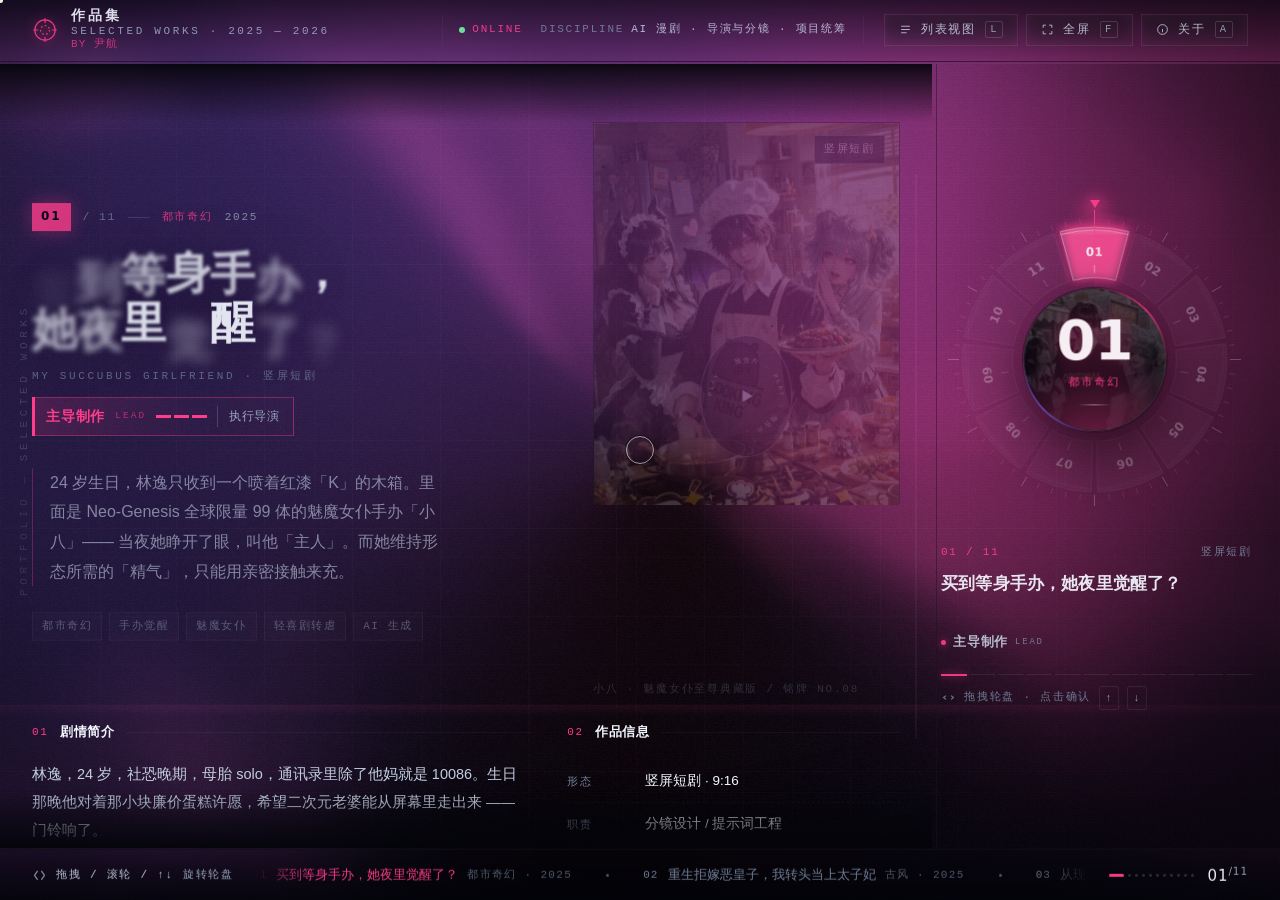
==== commit c981d321: "参与程度显性化：作品页徽标 + 轮盘读数 + 列表/关于角标；补 07/08 职责" ====
--- a/index.html
+++ b/index.html
@@ -138,11 +138,18 @@
               <span class="w-eyebrow__cat mono" id="wCat">都市奇幻</span>
               <span class="w-eyebrow__meta mono">
                 <span id="wYear">2025</span>
-                <i id="wRoleSep"></i><span id="wRole"></span>
               </span>
             </div>
             <h1 class="w-title" id="wTitle">作品标题</h1>
             <div class="w-sub mono" id="wSub"></div>
+
+            <!-- 参与程度：一眼能看出「主导 / 参与 / 部分」，不靠读小字 -->
+            <div class="w-scope" id="wScope" data-scope="lead" role="note">
+              <span class="w-scope__v" id="wScopeVal">主导制作</span>
+              <span class="w-scope__en mono" id="wScopeEn">LEAD</span>
+              <span class="w-scope__m" id="wScopeMeter" aria-hidden="true"><i></i><i></i><i></i></span>
+              <span class="w-scope__d" id="wScopeDetail"></span>
+            </div>
             <p class="w-logline" id="wLogline"></p>
             <div class="w-tags" id="wTags"></div>
           </header>
@@ -259,6 +266,9 @@
           <span class="dial-readout__type mono"></span>
         </div>
         <h2 class="dial-readout__title"></h2>
+        <div class="dial-readout__scope" id="dialScope">
+          <i aria-hidden="true"></i><b></b><em class="mono"></em>
+        </div>
         <div class="dial-readout__bar" aria-hidden="true"></div>
         <div class="dial-readout__hint mono">
           <span class="drag-ico" aria-hidden="true">
--- a/css/wheel.css
+++ b/css/wheel.css
@@ -1,318 +1,334 @@
-/* ============================================================================
-   wheel.css — 右侧轮盘导航（核心交互件）
-   结构：外圈刻度 → 分段环 → 分段序号 → 中心读数盘 → 顶部指针
-   ========================================================================= */
-
-.rail {
-  grid-area: rail;
-  position: relative;
-  display: flex; flex-direction: column;
-  align-items: center; justify-content: center;
-  gap: 26px;
-  padding: 18px var(--gutter) 18px 0;
-  border-left: 1px solid var(--hair-lo);
-  z-index: var(--z-rail);
-  background: linear-gradient(270deg, rgba(3,4,9,0.5), rgba(3,4,9,0));
-}
-
-/* ============================ 轮盘本体 ============================ */
-
-.dial {
-  position: relative;
-  width: 100%; max-width: 392px;
-  aspect-ratio: 1;
-  flex: none;
-  touch-action: none;
-  user-select: none;
-  transition: transform 0.7s var(--e-out);
-}
-
-.dial__svg { position: absolute; inset: 0; width: 100%; height: 100%; overflow: visible; }
-.dial__rot { will-change: transform; }
-
-/* —— 分段 —— */
-.seg__hit { fill: transparent; cursor: pointer; }
-.seg__body {
-  fill: rgba(255,255,255,0.028);
-  stroke: rgba(255,255,255,0.085);
-  stroke-width: 1;
-  transition: fill 0.5s var(--e-out), stroke 0.5s var(--e-out);
-}
-.seg__body--acc { opacity: 0.5; transition: opacity 0.5s var(--e-out); }
-.seg:hover .seg__body { fill: rgba(255,255,255,0.075); stroke: rgba(255,255,255,0.28); }
-.seg:hover .seg__body--acc { opacity: 0.85; }
-.seg.is-on .seg__body { fill: rgba(255,255,255,0.1); stroke: rgba(255,255,255,0.55); }
-.seg.is-on .seg__body--acc { opacity: 1; }
-.seg.is-near .seg__body { fill: rgba(255,255,255,0.05); }
-.seg__glow { opacity: 0; transition: opacity 0.5s var(--e-out); filter: blur(6px); }
-.seg.is-on .seg__glow { opacity: 0.9; }
-
-/* —— 径向刻度（分段内） —— */
-.seg__tick { stroke: rgba(255,255,255,0.24); stroke-width: 1; }
-.seg.is-on .seg__tick { stroke: rgba(255,255,255,0.7); }
-
-/* —— 分段序号 —— */
-.seg__idx {
-  font-family: var(--font-disp);
-  font-size: 15px;
-  font-weight: 600;
-  letter-spacing: 0.04em;
-  fill: rgba(255, 255, 255, 0.33);
-  text-anchor: middle;
-  dominant-baseline: middle;
-  transition: fill 0.45s var(--e-out), opacity 0.45s var(--e-out);
-  pointer-events: none;
-}
-.seg.is-near .seg__idx { fill: rgba(255, 255, 255, 0.56); }
-.seg:hover .seg__idx { fill: rgba(255, 255, 255, 0.82); }
-.seg.is-on .seg__idx { fill: #fff; }
-
-/* —— 外圈细刻度 —— */
-.dial__ticks line { stroke: rgba(255,255,255,0.14); stroke-width: 1; }
-.dial__ticks line.is-major { stroke: rgba(255,255,255,0.3); }
-
-/* ============================ 中心读数盘 ============================ */
-
-.dial__hub {
-  position: absolute;
-  left: 50%; top: 50%;
-  width: 45.5%; aspect-ratio: 1;
-  transform: translate(-50%, -50%);
-  border-radius: 50%;
-  overflow: hidden;
-  border: 1px solid var(--hair-hi);
-  background: rgba(5,7,14,0.86);
-  backdrop-filter: var(--blur);
-  -webkit-backdrop-filter: var(--blur);
-  box-shadow:
-    0 0 0 1px rgba(0,0,0,0.6),
-    0 22px 60px rgba(0,0,0,0.66);
-  z-index: 3;
-  cursor: pointer;
-}
-.dial__hub-media {
-  position: absolute; inset: -6%;
-  background-size: cover; background-position: center;
-  filter: grayscale(0.48) contrast(1.12) brightness(0.62);
-  opacity: 0.82;
-  transform: scale(1.06);
-  transition: opacity 0.7s var(--e-out), filter 0.7s var(--e-out);
-}
-.dial__hub::after {
-  content: ""; position: absolute; inset: 0;
-  background:
-    radial-gradient(circle at 50% 118%, rgba(var(--acc-rgb), 0.46), transparent 60%),
-    linear-gradient(180deg, rgba(4,6,12,0.42), rgba(4,6,12,0.86));
-}
-.dial__hub-inner {
-  position: absolute; inset: 0; z-index: 2;
-  display: flex; flex-direction: column; align-items: center; justify-content: center;
-  gap: 2px;
-}
-.dial__num {
-  font-family: var(--font-disp);
-  font-size: clamp(38px, 4.4vw, 56px);
-  font-weight: 600;
-  line-height: 0.92;
-  letter-spacing: -0.02em;
-  color: #fff;
-  text-shadow: 0 0 22px rgba(var(--acc-rgb), 0.5);
-  font-variant-numeric: tabular-nums;
-}
-.dial__genre {
-  font-family: var(--font-mono);
-  font-size: 10.5px; letter-spacing: 0.2em; text-transform: uppercase;
-  color: var(--acc);
-  margin-top: 5px;
-  text-align: center;
-  padding: 0 12px;
-}
-.dial__hub-bar {
-  margin-top: 11px;
-  width: 34px; height: 1px;
-  background: linear-gradient(90deg, transparent, rgba(255,255,255,0.5), transparent);
-}
-
-/* 中心旋转环（与中心盘同尺寸，悬在盘边缘，不被中心盘裁切） */
-.dial__orbit-ring {
-  position: absolute; left: 50%; top: 50%;
-  width: 45.5%; aspect-ratio: 1;
-  transform: translate(-50%, -50%);
-  z-index: 5; pointer-events: none;
-}
-.dial__orbit-spin {
-  position: absolute; inset: -1px; border-radius: 50%;
-  background: conic-gradient(from 0deg,
-    transparent 0deg,
-    rgba(var(--acc-rgb), 0.9) 46deg,
-    transparent 92deg,
-    transparent 180deg,
-    rgba(var(--acc-2-rgb), 0.75) 226deg,
-    transparent 272deg);
-  mask: radial-gradient(farthest-side, transparent calc(100% - 2.4px), #000 calc(100% - 1.4px));
-  -webkit-mask: radial-gradient(farthest-side, transparent calc(100% - 2.4px), #000 calc(100% - 1.4px));
-  animation: orbitspin 7.5s linear infinite;
-  /* conic-gradient + mask 的元素如果不提升为独立层，旋转会逐帧重新光栅化
-     整条渐变并重做遮罩；提升后内容只栅格化一次，之后是纯合成变换。 */
-  will-change: transform;
-}
-@keyframes orbitspin { to { transform: rotate(360deg); } }
-
-/* 声呐脉冲 */
-.dial__pulse {
-  position: absolute; left: 50%; top: 50%;
-  width: 100%; aspect-ratio: 1;
-  transform: translate(-50%, -50%);
-  border-radius: 50%;
-  border: 1px solid rgba(var(--acc-rgb), 0.5);
-  opacity: 0;
-  pointer-events: none;
-  z-index: 2;
-  animation: sonar 4.5s var(--e-out) infinite;
-}
-@keyframes sonar {
-  0%   { transform: translate(-50%,-50%) scale(0.62); opacity: 0.7; }
-  70%  { opacity: 0; }
-  100% { transform: translate(-50%,-50%) scale(1.28); opacity: 0; }
-}
-
-/* ============================ 顶部指针 ============================ */
-
-.dial__mark {
-  position: absolute;
-  left: 50%; top: -2px;
-  transform: translateX(-50%);
-  display: flex; flex-direction: column; align-items: center;
-  z-index: 6; pointer-events: none;
-}
-.dial__mark-glow {
-  width: 46px; height: 46px; border-radius: 50%;
-  background: radial-gradient(circle, rgba(var(--acc-rgb), 0.5), transparent 66%);
-  filter: blur(8px);
-  position: absolute; top: -12px;
-}
-.dial__mark-tri {
-  width: 0; height: 0;
-  border-left: 5px solid transparent;
-  border-right: 5px solid transparent;
-  border-top: 8px solid var(--acc);
-  filter: drop-shadow(0 0 6px rgba(var(--acc-rgb), 0.9));
-  position: relative;
-}
-.dial__mark-line {
-  width: 1px; height: 38px;
-  background: linear-gradient(180deg, var(--acc), transparent);
-  margin-top: 2px;
-}
-.dial__mark-tick {
-  position: absolute; top: 46px; left: 50%; transform: translateX(-50%);
-  width: 8px; height: 1px; background: rgba(var(--acc-rgb), 0.8);
-}
-
-/* ============================ 旋转扫掠 ============================ */
-
-.dial__sweep {
-  position: absolute; inset: 0; border-radius: 50%;
-  z-index: 1; pointer-events: none;
-  background: conic-gradient(from 0deg, rgba(var(--acc-rgb), 0.14) 0deg, transparent 34deg);
-  mask: radial-gradient(farthest-side, transparent 46%, #000 48%, #000 92%, transparent 94%);
-  -webkit-mask: radial-gradient(farthest-side, transparent 46%, #000 48%, #000 92%, transparent 94%);
-  animation: orbitspin 5.5s linear infinite;
-  will-change: transform;
-  opacity: 0.85;
-}
-
-/* ============================ 轮盘下方读数 ============================ */
-
-.dial-readout {
-  width: 100%; max-width: 392px;
-  padding-left: 4px;
-  display: flex; flex-direction: column; gap: 10px;
-}
-.dial-readout__top {
-  display: flex; align-items: baseline; justify-content: space-between; gap: 14px;
-}
-.dial-readout__idx { color: var(--acc); }
-.dial-readout__type { color: var(--ink-4); }
-.dial-readout__title {
-  font-family: var(--font-cjk);
-  font-size: 17px; font-weight: 600; line-height: 1.42;
-  color: var(--ink-1);
-  letter-spacing: 0.01em;
-  min-height: 48px;
-  display: -webkit-box; -webkit-line-clamp: 2; -webkit-box-orient: vertical;
-  overflow: hidden;
-}
-.dial-readout__bar {
-  display: flex; gap: 3px; align-items: center; height: 2px;
-}
-.dial-readout__bar b {
-  flex: 1; height: 1px; background: var(--hair);
-  transition: background 0.5s var(--e-out), height 0.4s var(--e-out);
-}
-.dial-readout__bar b.is-on { background: var(--acc); height: 2px; box-shadow: 0 0 8px rgba(var(--acc-rgb), 0.7); }
-.dial-readout__hint { display: flex; align-items: center; gap: 8px; color: var(--ink-4); }
-.dial-readout__hint kbd {
-  font-family: var(--font-mono); font-size: 10.5px; padding: 2px 5px;
-  border: 1px solid var(--hair); color: var(--ink-3); border-radius: 2px;
-}
-
-/* 提交进度环（SVG 内，随轮盘旋转组之外独立绘制） */
-.dial__commit { pointer-events: none; opacity: 0; transition: opacity 0.3s var(--e-out); }
-.dial__commit.is-run { opacity: 1; }
-.dial__commit circle {
-  fill: none; stroke: var(--acc); stroke-width: 1.5;
-  filter: drop-shadow(0 0 5px rgba(var(--acc-rgb), 0.85));
-  transform: rotate(-90deg); transform-origin: 200px 200px;
-}
-
-/* ============================ 悬停预览卡 ============================ */
-
-.peek {
-  position: fixed;
-  z-index: var(--z-overlay);
-  width: 300px;
-  padding: 13px;
-  display: grid; grid-template-columns: 62px 1fr; gap: 13px;
-  border: 1px solid var(--hair-hi);
-  background: var(--glass-deep);
-  backdrop-filter: var(--blur);
-  -webkit-backdrop-filter: var(--blur);
-  box-shadow: 0 26px 70px rgba(0,0,0,0.7);
-  opacity: 0; pointer-events: none;
-  transform: translate(calc(-100% - 14px), -50%) scale(0.96);
-  transition: opacity 0.3s var(--e-out), transform 0.42s var(--e-out);
-}
-.peek.is-on { opacity: 1; transform: translate(calc(-100% - 30px), -50%) scale(1); }
-.peek__thumb {
-  width: 62px; aspect-ratio: 3/4; object-fit: cover;
-  border: 1px solid var(--hair);
-  background: #0A0D16;
-  transition: opacity 0.4s cubic-bezier(0.16, 1, 0.3, 1);
-}
-.peek__b { min-width: 0; display: flex; flex-direction: column; gap: 6px; }
-.peek__n { font-family: var(--font-disp); font-size: 11px; letter-spacing: 0.12em; color: var(--acc); }
-.peek__t {
-  font-size: 13.5px; font-weight: 600; line-height: 1.4; color: var(--ink-1);
-  display: -webkit-box; -webkit-line-clamp: 2; -webkit-box-orient: vertical; overflow: hidden;
-}
-.peek__d {
-  font-size: 11.5px; line-height: 1.6; color: var(--ink-3);
-  display: -webkit-box; -webkit-line-clamp: 2; -webkit-box-orient: vertical; overflow: hidden;
-}
-.peek__tags { display: flex; flex-wrap: wrap; gap: 4px; }
-.peek__tags span {
-  font-family: var(--font-mono); font-size: 10px; letter-spacing: 0.1em;
-  padding: 2px 5px; border: 1px solid var(--hair); color: var(--ink-3);
-}
-.peek::after {
-  content: ""; position: absolute; right: -5px; top: 50%;
-  width: 8px; height: 8px; margin-top: -4px;
-  background: var(--glass-deep); border-right: 1px solid var(--hair-hi); border-top: 1px solid var(--hair-hi);
-  transform: rotate(45deg);
-}
-
-/* ============================ 移动端轮盘抽屉 ============================ */
-
-.rail__fab { display: none; }
-.rail__close { display: none; }
+/* ============================================================================
+   wheel.css — 右侧轮盘导航（核心交互件）
+   结构：外圈刻度 → 分段环 → 分段序号 → 中心读数盘 → 顶部指针
+   ========================================================================= */
+
+.rail {
+  grid-area: rail;
+  position: relative;
+  display: flex; flex-direction: column;
+  align-items: center; justify-content: center;
+  gap: 26px;
+  padding: 18px var(--gutter) 18px 0;
+  border-left: 1px solid var(--hair-lo);
+  z-index: var(--z-rail);
+  background: linear-gradient(270deg, rgba(3,4,9,0.5), rgba(3,4,9,0));
+}
+
+/* ============================ 轮盘本体 ============================ */
+
+.dial {
+  position: relative;
+  width: 100%; max-width: 392px;
+  aspect-ratio: 1;
+  flex: none;
+  touch-action: none;
+  user-select: none;
+  transition: transform 0.7s var(--e-out);
+}
+
+.dial__svg { position: absolute; inset: 0; width: 100%; height: 100%; overflow: visible; }
+.dial__rot { will-change: transform; }
+
+/* —— 分段 —— */
+.seg__hit { fill: transparent; cursor: pointer; }
+.seg__body {
+  fill: rgba(255,255,255,0.028);
+  stroke: rgba(255,255,255,0.085);
+  stroke-width: 1;
+  transition: fill 0.5s var(--e-out), stroke 0.5s var(--e-out);
+}
+.seg__body--acc { opacity: 0.5; transition: opacity 0.5s var(--e-out); }
+.seg:hover .seg__body { fill: rgba(255,255,255,0.075); stroke: rgba(255,255,255,0.28); }
+.seg:hover .seg__body--acc { opacity: 0.85; }
+.seg.is-on .seg__body { fill: rgba(255,255,255,0.1); stroke: rgba(255,255,255,0.55); }
+.seg.is-on .seg__body--acc { opacity: 1; }
+.seg.is-near .seg__body { fill: rgba(255,255,255,0.05); }
+.seg__glow { opacity: 0; transition: opacity 0.5s var(--e-out); filter: blur(6px); }
+.seg.is-on .seg__glow { opacity: 0.9; }
+
+/* —— 径向刻度（分段内） —— */
+.seg__tick { stroke: rgba(255,255,255,0.24); stroke-width: 1; }
+.seg.is-on .seg__tick { stroke: rgba(255,255,255,0.7); }
+
+/* —— 分段序号 —— */
+.seg__idx {
+  font-family: var(--font-disp);
+  font-size: 15px;
+  font-weight: 600;
+  letter-spacing: 0.04em;
+  fill: rgba(255, 255, 255, 0.33);
+  text-anchor: middle;
+  dominant-baseline: middle;
+  transition: fill 0.45s var(--e-out), opacity 0.45s var(--e-out);
+  pointer-events: none;
+}
+.seg.is-near .seg__idx { fill: rgba(255, 255, 255, 0.56); }
+.seg:hover .seg__idx { fill: rgba(255, 255, 255, 0.82); }
+.seg.is-on .seg__idx { fill: #fff; }
+
+/* —— 外圈细刻度 —— */
+.dial__ticks line { stroke: rgba(255,255,255,0.14); stroke-width: 1; }
+.dial__ticks line.is-major { stroke: rgba(255,255,255,0.3); }
+
+/* ============================ 中心读数盘 ============================ */
+
+.dial__hub {
+  position: absolute;
+  left: 50%; top: 50%;
+  width: 45.5%; aspect-ratio: 1;
+  transform: translate(-50%, -50%);
+  border-radius: 50%;
+  overflow: hidden;
+  border: 1px solid var(--hair-hi);
+  background: rgba(5,7,14,0.86);
+  backdrop-filter: var(--blur);
+  -webkit-backdrop-filter: var(--blur);
+  box-shadow:
+    0 0 0 1px rgba(0,0,0,0.6),
+    0 22px 60px rgba(0,0,0,0.66);
+  z-index: 3;
+  cursor: pointer;
+}
+.dial__hub-media {
+  position: absolute; inset: -6%;
+  background-size: cover; background-position: center;
+  filter: grayscale(0.48) contrast(1.12) brightness(0.62);
+  opacity: 0.82;
+  transform: scale(1.06);
+  transition: opacity 0.7s var(--e-out), filter 0.7s var(--e-out);
+}
+.dial__hub::after {
+  content: ""; position: absolute; inset: 0;
+  background:
+    radial-gradient(circle at 50% 118%, rgba(var(--acc-rgb), 0.46), transparent 60%),
+    linear-gradient(180deg, rgba(4,6,12,0.42), rgba(4,6,12,0.86));
+}
+.dial__hub-inner {
+  position: absolute; inset: 0; z-index: 2;
+  display: flex; flex-direction: column; align-items: center; justify-content: center;
+  gap: 2px;
+}
+.dial__num {
+  font-family: var(--font-disp);
+  font-size: clamp(38px, 4.4vw, 56px);
+  font-weight: 600;
+  line-height: 0.92;
+  letter-spacing: -0.02em;
+  color: #fff;
+  text-shadow: 0 0 22px rgba(var(--acc-rgb), 0.5);
+  font-variant-numeric: tabular-nums;
+}
+.dial__genre {
+  font-family: var(--font-mono);
+  font-size: 10.5px; letter-spacing: 0.2em; text-transform: uppercase;
+  color: var(--acc);
+  margin-top: 5px;
+  text-align: center;
+  padding: 0 12px;
+}
+.dial__hub-bar {
+  margin-top: 11px;
+  width: 34px; height: 1px;
+  background: linear-gradient(90deg, transparent, rgba(255,255,255,0.5), transparent);
+}
+
+/* 中心旋转环（与中心盘同尺寸，悬在盘边缘，不被中心盘裁切） */
+.dial__orbit-ring {
+  position: absolute; left: 50%; top: 50%;
+  width: 45.5%; aspect-ratio: 1;
+  transform: translate(-50%, -50%);
+  z-index: 5; pointer-events: none;
+}
+.dial__orbit-spin {
+  position: absolute; inset: -1px; border-radius: 50%;
+  background: conic-gradient(from 0deg,
+    transparent 0deg,
+    rgba(var(--acc-rgb), 0.9) 46deg,
+    transparent 92deg,
+    transparent 180deg,
+    rgba(var(--acc-2-rgb), 0.75) 226deg,
+    transparent 272deg);
+  mask: radial-gradient(farthest-side, transparent calc(100% - 2.4px), #000 calc(100% - 1.4px));
+  -webkit-mask: radial-gradient(farthest-side, transparent calc(100% - 2.4px), #000 calc(100% - 1.4px));
+  animation: orbitspin 7.5s linear infinite;
+  /* conic-gradient + mask 的元素如果不提升为独立层，旋转会逐帧重新光栅化
+     整条渐变并重做遮罩；提升后内容只栅格化一次，之后是纯合成变换。 */
+  will-change: transform;
+}
+@keyframes orbitspin { to { transform: rotate(360deg); } }
+
+/* 声呐脉冲 */
+.dial__pulse {
+  position: absolute; left: 50%; top: 50%;
+  width: 100%; aspect-ratio: 1;
+  transform: translate(-50%, -50%);
+  border-radius: 50%;
+  border: 1px solid rgba(var(--acc-rgb), 0.5);
+  opacity: 0;
+  pointer-events: none;
+  z-index: 2;
+  animation: sonar 4.5s var(--e-out) infinite;
+}
+@keyframes sonar {
+  0%   { transform: translate(-50%,-50%) scale(0.62); opacity: 0.7; }
+  70%  { opacity: 0; }
+  100% { transform: translate(-50%,-50%) scale(1.28); opacity: 0; }
+}
+
+/* ============================ 顶部指针 ============================ */
+
+.dial__mark {
+  position: absolute;
+  left: 50%; top: -2px;
+  transform: translateX(-50%);
+  display: flex; flex-direction: column; align-items: center;
+  z-index: 6; pointer-events: none;
+}
+.dial__mark-glow {
+  width: 46px; height: 46px; border-radius: 50%;
+  background: radial-gradient(circle, rgba(var(--acc-rgb), 0.5), transparent 66%);
+  filter: blur(8px);
+  position: absolute; top: -12px;
+}
+.dial__mark-tri {
+  width: 0; height: 0;
+  border-left: 5px solid transparent;
+  border-right: 5px solid transparent;
+  border-top: 8px solid var(--acc);
+  filter: drop-shadow(0 0 6px rgba(var(--acc-rgb), 0.9));
+  position: relative;
+}
+.dial__mark-line {
+  width: 1px; height: 38px;
+  background: linear-gradient(180deg, var(--acc), transparent);
+  margin-top: 2px;
+}
+.dial__mark-tick {
+  position: absolute; top: 46px; left: 50%; transform: translateX(-50%);
+  width: 8px; height: 1px; background: rgba(var(--acc-rgb), 0.8);
+}
+
+/* ============================ 旋转扫掠 ============================ */
+
+.dial__sweep {
+  position: absolute; inset: 0; border-radius: 50%;
+  z-index: 1; pointer-events: none;
+  background: conic-gradient(from 0deg, rgba(var(--acc-rgb), 0.14) 0deg, transparent 34deg);
+  mask: radial-gradient(farthest-side, transparent 46%, #000 48%, #000 92%, transparent 94%);
+  -webkit-mask: radial-gradient(farthest-side, transparent 46%, #000 48%, #000 92%, transparent 94%);
+  animation: orbitspin 5.5s linear infinite;
+  will-change: transform;
+  opacity: 0.85;
+}
+
+/* ============================ 轮盘下方读数 ============================ */
+
+.dial-readout {
+  width: 100%; max-width: 392px;
+  padding-left: 4px;
+  display: flex; flex-direction: column; gap: 10px;
+}
+.dial-readout__top {
+  display: flex; align-items: baseline; justify-content: space-between; gap: 14px;
+}
+.dial-readout__idx { color: var(--acc); }
+.dial-readout__type { color: var(--ink-4); }
+.dial-readout__title {
+  font-family: var(--font-cjk);
+  font-size: 17px; font-weight: 600; line-height: 1.42;
+  color: var(--ink-1);
+  letter-spacing: 0.01em;
+  min-height: 48px;
+  display: -webkit-box; -webkit-line-clamp: 2; -webkit-box-orient: vertical;
+  overflow: hidden;
+}
+/* 轮盘读数里的参与程度：色点 + 档位词，扫一眼就知道这一部他负责到哪一层 */
+.dial-readout__scope {
+  display: flex; align-items: center; gap: 7px;
+  margin: 2px 0 10px;
+}
+.dial-readout__scope i {
+  width: 5px; height: 5px; border-radius: 50%;
+  background: var(--acc); box-shadow: 0 0 8px rgba(var(--acc-rgb), 0.8);
+}
+.dial-readout__scope b {
+  font-size: 12.5px; font-weight: 600; letter-spacing: 0.06em; color: var(--ink-2);
+}
+.dial-readout__scope em { font-style: normal; font-size: 9px; letter-spacing: 0.2em; color: var(--ink-4); }
+.dial-readout__scope[data-scope="part"] i { background: var(--ink-4); box-shadow: none; }
+.dial-readout__scope[data-scope="part"] b { color: var(--ink-3); font-weight: 500; }
+
+.dial-readout__bar {
+  display: flex; gap: 3px; align-items: center; height: 2px;
+}
+.dial-readout__bar b {
+  flex: 1; height: 1px; background: var(--hair);
+  transition: background 0.5s var(--e-out), height 0.4s var(--e-out);
+}
+.dial-readout__bar b.is-on { background: var(--acc); height: 2px; box-shadow: 0 0 8px rgba(var(--acc-rgb), 0.7); }
+.dial-readout__hint { display: flex; align-items: center; gap: 8px; color: var(--ink-4); }
+.dial-readout__hint kbd {
+  font-family: var(--font-mono); font-size: 10.5px; padding: 2px 5px;
+  border: 1px solid var(--hair); color: var(--ink-3); border-radius: 2px;
+}
+
+/* 提交进度环（SVG 内，随轮盘旋转组之外独立绘制） */
+.dial__commit { pointer-events: none; opacity: 0; transition: opacity 0.3s var(--e-out); }
+.dial__commit.is-run { opacity: 1; }
+.dial__commit circle {
+  fill: none; stroke: var(--acc); stroke-width: 1.5;
+  filter: drop-shadow(0 0 5px rgba(var(--acc-rgb), 0.85));
+  transform: rotate(-90deg); transform-origin: 200px 200px;
+}
+
+/* ============================ 悬停预览卡 ============================ */
+
+.peek {
+  position: fixed;
+  z-index: var(--z-overlay);
+  width: 300px;
+  padding: 13px;
+  display: grid; grid-template-columns: 62px 1fr; gap: 13px;
+  border: 1px solid var(--hair-hi);
+  background: var(--glass-deep);
+  backdrop-filter: var(--blur);
+  -webkit-backdrop-filter: var(--blur);
+  box-shadow: 0 26px 70px rgba(0,0,0,0.7);
+  opacity: 0; pointer-events: none;
+  transform: translate(calc(-100% - 14px), -50%) scale(0.96);
+  transition: opacity 0.3s var(--e-out), transform 0.42s var(--e-out);
+}
+.peek.is-on { opacity: 1; transform: translate(calc(-100% - 30px), -50%) scale(1); }
+.peek__thumb {
+  width: 62px; aspect-ratio: 3/4; object-fit: cover;
+  border: 1px solid var(--hair);
+  background: #0A0D16;
+  transition: opacity 0.4s cubic-bezier(0.16, 1, 0.3, 1);
+}
+.peek__b { min-width: 0; display: flex; flex-direction: column; gap: 6px; }
+.peek__n { font-family: var(--font-disp); font-size: 11px; letter-spacing: 0.12em; color: var(--acc); }
+.peek__t {
+  font-size: 13.5px; font-weight: 600; line-height: 1.4; color: var(--ink-1);
+  display: -webkit-box; -webkit-line-clamp: 2; -webkit-box-orient: vertical; overflow: hidden;
+}
+.peek__d {
+  font-size: 11.5px; line-height: 1.6; color: var(--ink-3);
+  display: -webkit-box; -webkit-line-clamp: 2; -webkit-box-orient: vertical; overflow: hidden;
+}
+.peek__tags { display: flex; flex-wrap: wrap; gap: 4px; }
+.peek__tags span {
+  font-family: var(--font-mono); font-size: 10px; letter-spacing: 0.1em;
+  padding: 2px 5px; border: 1px solid var(--hair); color: var(--ink-3);
+}
+.peek::after {
+  content: ""; position: absolute; right: -5px; top: 50%;
+  width: 8px; height: 8px; margin-top: -4px;
+  background: var(--glass-deep); border-right: 1px solid var(--hair-hi); border-top: 1px solid var(--hair-hi);
+  transform: rotate(45deg);
+}
+
+/* ============================ 移动端轮盘抽屉 ============================ */
+
+.rail__fab { display: none; }
+.rail__close { display: none; }
--- a/css/stage.css
+++ b/css/stage.css
@@ -152,6 +152,46 @@
   margin-bottom: 24px;
 }
 
+/* ---- 参与程度徽标 ----
+   放在标题正下方，三档长度条 + 具体分工。访客第一眼要判断的是
+   「这片子他出了多少力」，所以它比标签、比简介都更靠前。 */
+.w-scope {
+  display: inline-flex; align-items: center; flex-wrap: wrap; gap: 6px 10px;
+  margin: -6px 0 22px;
+  padding: 8px 14px 8px 13px;
+  position: relative;
+  border: 1px solid rgba(var(--acc-rgb), 0.36);
+  background: linear-gradient(100deg, rgba(var(--acc-rgb), 0.17), rgba(var(--acc-rgb), 0.02) 66%);
+  color: var(--acc);
+  transition: color 0.4s var(--e-out), border-color 0.4s var(--e-out), background 0.4s var(--e-out);
+}
+.w-scope::before {
+  content: ''; position: absolute; left: -1px; top: -1px; bottom: -1px; width: 3px;
+  background: var(--acc);
+}
+.w-scope__v { font-size: 13.5px; font-weight: 600; letter-spacing: 0.06em; line-height: 1; white-space: nowrap; }
+.w-scope__en { font-size: 9.5px; letter-spacing: 0.22em; opacity: 0.6; }
+.w-scope__m { display: inline-flex; gap: 3px; }
+.w-scope__m i { width: 15px; height: 3px; background: rgba(255, 255, 255, 0.16); }
+.w-scope__m i.is-on { background: var(--acc); }
+.w-scope__d {
+  font-size: 12px; color: var(--ink-3); letter-spacing: 0.04em;
+  padding-left: 11px; border-left: 1px solid var(--hair-hi);
+}
+/* 参与制作：同色系但降一档；部分参与：退成中性色，仍然清楚可读 */
+.w-scope[data-scope="join"] {
+  border-color: rgba(var(--acc-rgb), 0.26);
+  background: rgba(var(--acc-rgb), 0.08);
+}
+.w-scope[data-scope="join"]::before { opacity: 0.7; }
+.w-scope[data-scope="part"] {
+  border-color: var(--hair-hi);
+  background: rgba(255, 255, 255, 0.035);
+  color: var(--ink-2);
+}
+.w-scope[data-scope="part"]::before { background: var(--ink-4); }
+.w-scope[data-scope="part"] .w-scope__m i.is-on { background: var(--ink-3); }
+
 .w-logline {
   font-size: 16px; line-height: 1.85;
   color: var(--ink-2);
--- a/css/overlays.css
+++ b/css/overlays.css
@@ -1,431 +1,463 @@
-/* ============================================================================
-   overlays.css — 覆盖层：关于 / 列表视图 / 灯箱 / 全局通用面板
-   ========================================================================= */
-
-/* ============================ 通用覆盖层 ============================ */
-
-.ov {
-  position: fixed; inset: 0; z-index: var(--z-overlay);
-  background: rgba(2,3,7,0.955);
-  backdrop-filter: blur(3px) saturate(115%);
-  -webkit-backdrop-filter: blur(3px) saturate(115%);
-  opacity: 0; pointer-events: none;
-  transition: opacity 0.45s var(--e-out);
-  overflow: hidden;
-}
-.ov.is-open { opacity: 1; pointer-events: auto; }
-
-/* 内联 SVG 尺寸兜底：防止被无约束容器撑满 */
-.ov svg:not([width]) { width: 12px; height: 12px; flex: none; }
-
-.ov__panel {
-  position: absolute; inset: 0;
-  overflow-y: auto; overflow-x: hidden;
-  padding: 78px var(--gutter) 90px;
-  transform: translateY(22px);
-  opacity: 0;
-  transition: transform 0.6s var(--e-out), opacity 0.45s var(--e-out);
-}
-.ov.is-open .ov__panel { transform: none; opacity: 1; }
-
-.ov__close {
-  position: fixed; right: var(--gutter); top: 20px; z-index: 3;
-  display: inline-flex; align-items: center; gap: 9px;
-  height: 34px; padding: 0 15px;
-  border: 1px solid var(--hair-hi);
-  background: var(--glass);
-  backdrop-filter: var(--blur-sm); -webkit-backdrop-filter: var(--blur-sm);
-  color: var(--ink-2);
-  font-family: var(--font-mono); font-size: 11.5px; letter-spacing: 0.16em; text-transform: uppercase;
-  transition: all 0.35s var(--e-out);
-}
-.ov__close:hover { color: var(--acc); border-color: rgba(var(--acc-rgb), 0.6); background: rgba(var(--acc-rgb), 0.08); }
-.ov__close kbd {
-  font-family: var(--font-mono); font-size: 10.5px; padding: 1px 4px;
-  border: 1px solid var(--hair-hi); color: var(--ink-3);
-}
-
-.ov__head { max-width: 1080px; margin: 0 auto 44px; }
-.ov__kicker { color: var(--acc); display: flex; align-items: center; gap: 10px; margin-bottom: 16px; }
-.ov__kicker::before { content: ""; width: 26px; height: 1px; background: currentColor; }
-.ov__title {
-  font-family: var(--font-cjk);
-  font-size: clamp(26px, 3vw, 40px); font-weight: 700; line-height: 1.2;
-  color: var(--ink-1); margin-bottom: 14px; letter-spacing: -0.01em;
-}
-.ov__lead { font-size: 15px; line-height: 1.9; color: var(--ink-2); max-width: 66ch; }
-
-/* 合作状态徽章 */
-.avail {
-  display: inline-flex; align-items: center; gap: 9px;
-  margin-top: 18px; padding: 7px 14px 7px 12px;
-  border: 1px solid rgba(var(--acc-rgb), 0.32);
-  background: rgba(var(--acc-rgb), 0.06);
-  border-radius: 100px;
-}
-.avail__dot {
-  width: 7px; height: 7px; border-radius: 50%; flex: none;
-  background: var(--acc);
-  box-shadow: 0 0 0 0 rgba(var(--acc-rgb), 0.55);
-  animation: availPulse 2.4s var(--e-out) infinite;
-}
-@keyframes availPulse {
-  0%   { box-shadow: 0 0 0 0 rgba(var(--acc-rgb), 0.5); }
-  70%  { box-shadow: 0 0 0 9px rgba(var(--acc-rgb), 0); }
-  100% { box-shadow: 0 0 0 0 rgba(var(--acc-rgb), 0); }
-}
-.avail__t { font-size: 12px; color: var(--ink-2); letter-spacing: 0.02em; }
-@media (prefers-reduced-motion: reduce) { .avail__dot { animation: none; } }
-
-/* ============================ 关于面板 ============================ */
-
-/* 关键数字概览：打开面板时计数滚动 */
-.about__stats {
-  max-width: 1080px; margin: 0 auto 46px;
-  display: grid; grid-template-columns: repeat(5, minmax(0, 1fr));
-  gap: 1px; background: var(--hair-lo);
-  border-top: 1px solid var(--hair-lo);
-  border-bottom: 1px solid var(--hair-lo);
-}
-.about__stat {
-  background: var(--bg-void);
-  padding: 22px 18px 20px;
-  display: flex; flex-direction: column; gap: 3px;
-  position: relative; overflow: hidden;
-  transition: background 0.4s var(--e-out);
-}
-.about__stat::before {
-  content: ''; position: absolute; left: 0; top: 0; width: 22px; height: 2px;
-  background: var(--acc); opacity: 0.8;
-  transition: width 0.5s var(--e-out);
-}
-.about__stat:hover { background: rgba(var(--acc-rgb), 0.05); }
-.about__stat:hover::before { width: 100%; }
-.about__stat-v {
-  font-family: var(--font-disp);
-  font-size: 40px; line-height: 1;
-  color: var(--ink-1); letter-spacing: -0.02em;
-  font-variant-numeric: tabular-nums;
-}
-.about__stat.is-wide .about__stat-v { font-size: 26px; letter-spacing: 0; }
-.about__stat-k { font-size: 13px; color: var(--ink-2); margin-top: 4px; }
-.about__stat-s {
-  font-size: 11px; letter-spacing: 0.18em; text-transform: uppercase;
-  color: var(--ink-4);
-}
-
-/* 版权脚注 */
-.about__foot {
-  margin-top: 30px; padding-top: 18px;
-  border-top: 1px solid var(--hair-lo);
-  display: flex; justify-content: space-between; gap: 16px; flex-wrap: wrap;
-  font-size: 10.5px; letter-spacing: 0.06em; color: var(--ink-4);
-}
-
-.about__grid {
-  max-width: 1080px; margin: 0 auto;
-  display: grid; grid-template-columns: minmax(0, 1.5fr) minmax(260px, 1fr);
-  gap: 56px;
-}
-
-.about__h { margin: 40px 0 16px; }
-.about__h:first-child { margin-top: 0; }
-
-.cap-list { display: grid; gap: 1px; background: var(--hair-lo); }
-.cap-list li {
-  background: var(--bg-void); padding: 17px 16px;
-  display: grid; grid-template-columns: 26px 1fr; gap: 14px;
-  transition: background 0.35s var(--e-out);
-}
-.cap-list li:hover { background: var(--glass); }
-.cap-list b { font-family: var(--font-disp); font-size: 12px; color: var(--acc); letter-spacing: 0.1em; }
-.cap-list h4 { font-size: 14px; font-weight: 600; color: var(--ink-1); margin-bottom: 5px; }
-.cap-list p { font-size: 13px; line-height: 1.75; color: var(--ink-3); }
-
-/* 工作方式：六阶段流程 */
-.about__sub { font-size: 13.5px; line-height: 1.85; color: var(--ink-3); max-width: 62ch; margin: 0 0 16px; }
-
-.flow-list { display: grid; gap: 1px; background: var(--hair-lo); }
-.flow-list li {
-  background: var(--bg-void); padding: 16px 16px 16px 18px;
-  display: grid; grid-template-columns: 46px 1fr; gap: 12px;
-  position: relative; transition: background 0.35s var(--e-out);
-}
-.flow-list li::before {
-  content: ''; position: absolute; left: 0; top: 0; bottom: 0; width: 2px;
-  background: linear-gradient(180deg, var(--acc), rgba(var(--acc-rgb), 0));
-  opacity: 0.55; transform: scaleY(0); transform-origin: top;
-  transition: transform 0.55s var(--e-out);
-}
-.flow-list li:hover { background: rgba(var(--acc-rgb), 0.045); }
-.flow-list li:hover::before { transform: scaleY(1); }
-.flow-list__k { font-family: var(--font-mono); font-size: 11px; letter-spacing: 0.1em; color: var(--acc); padding-top: 2px; }
-.flow-list h4 { font-size: 13.5px; font-weight: 600; color: var(--ink-1); margin-bottom: 4px; }
-.flow-list p { font-size: 12.5px; line-height: 1.72; color: var(--ink-3); }
-
-.contact-grid { display: grid; gap: 1px; background: var(--hair-lo); }
-.contact-grid a, .contact-grid div {
-  background: var(--bg-void); padding: 15px 16px;
-  display: flex; align-items: center; justify-content: space-between; gap: 14px;
-  transition: background 0.35s var(--e-out), padding-left 0.35s var(--e-out);
-}
-.contact-grid a:hover { background: var(--glass); padding-left: 22px; }
-.contact-grid span:first-child { color: var(--ink-4); font-family: var(--font-mono); font-size: 11.5px; letter-spacing: 0.14em; text-transform: uppercase; }
-.contact-grid span:last-child { color: var(--ink-1); font-size: 13.5px; }
-
-/* 素材说明是「怎么写这个站点」的规范，只说给作者听：
-   线上隐藏，本地 / file:// / ?dev 打开时才出现（判定见 U.DEV） */
-
-/* ============================ 列表视图 ============================ */
-
-.lv__filters {
-  max-width: 1240px; margin: 0 auto 30px;
-  display: flex; flex-wrap: wrap; gap: 7px; align-items: center;
-}
-.lv__filters button {
-  padding: 5px 12px;
-  border: 1px solid var(--hair);
-  background: var(--glass);
-  color: var(--ink-3);
-  font-family: var(--font-mono); font-size: 11px; letter-spacing: 0.14em; text-transform: uppercase;
-  transition: all 0.32s var(--e-out);
-}
-.lv__filters button:hover { color: var(--ink-1); border-color: var(--hair-hi); }
-.lv__filters button.is-on { color: var(--ink-inv); background: var(--acc); border-color: var(--acc); }
-.lv__count { color: var(--ink-4); margin-left: auto; }
-
-.lv__grid {
-  max-width: 1240px; margin: 0 auto;
-  display: grid; grid-template-columns: repeat(auto-fill, minmax(268px, 1fr));
-  gap: 18px;
-}
-
-.lv-card {
-  position: relative;
-  text-align: left;
-  border: 1px solid var(--hair);
-  background: var(--bg-raise);
-  overflow: hidden;
-  display: flex; flex-direction: column;
-  transition: transform 0.5s var(--e-out), border-color 0.5s var(--e-out), box-shadow 0.5s var(--e-out);
-  scroll-margin-top: 90px;
-}
-.lv-card:hover {
-  transform: translateY(-6px);
-  border-color: rgba(var(--acc-rgb), 0.6);
-  box-shadow: 0 30px 70px rgba(0,0,0,0.66), 0 0 0 1px rgba(var(--acc-rgb), 0.25);
-}
-.lv-card.is-hidden { display: none; }
-.lv-card.is-current {
-  border-color: rgba(var(--acc-rgb), 0.72);
-  box-shadow: 0 0 0 1px rgba(var(--acc-rgb), 0.28), 0 24px 60px rgba(0,0,0,0.6);
-}
-.lv-card.is-current .lv-card__i::after {
-  content: "";
-  display: inline-block; width: 5px; height: 5px; border-radius: 50%;
-  background: currentColor; margin-left: 6px; vertical-align: 1px;
-  animation: pulse 2.2s var(--e-out) infinite;
-}
-.lv-card__media { position: relative; aspect-ratio: 3 / 4; overflow: hidden; background: #05070E; }
-.lv-card__media img { width: 100%; height: 100%; object-fit: cover; transition: transform 0.75s var(--e-out), filter 0.5s var(--e-out), opacity 0.4s cubic-bezier(0.16, 1, 0.3, 1); filter: saturate(0.82) brightness(0.88); }
-.lv-card:hover .lv-card__media img { transform: scale(1.06); filter: saturate(1.05) brightness(1); }
-.lv-card__media::after {
-  content: ""; position: absolute; inset: 0;
-  background: linear-gradient(180deg, transparent 38%, rgba(4,6,12,0.94));
-}
-.lv-card__i {
-  position: absolute; left: 13px; top: 12px; z-index: 2;
-  font-family: var(--font-disp); font-size: 11px; letter-spacing: 0.14em;
-  color: var(--ink-inv); background: var(--acc); padding: 2px 7px;
-}
-.lv-card__type {
-  position: absolute; right: 13px; top: 12px; z-index: 2;
-  font-family: var(--font-mono); font-size: 10.5px; letter-spacing: 0.14em; text-transform: uppercase;
-  color: rgba(255,255,255,0.8);
-  border: 1px solid rgba(255,255,255,0.24);
-  background: rgba(4,6,12,0.5);
-  padding: 2px 7px;
-  backdrop-filter: blur(4px); -webkit-backdrop-filter: blur(4px);
-}
-.lv-card__b { position: relative; z-index: 2; margin-top: -60px; padding: 0 15px 16px; }.lv-card__t {
-  font-size: 15.5px; font-weight: 600; line-height: 1.42; color: #fff;
-  margin-bottom: 7px;
-  display: -webkit-box; -webkit-line-clamp: 2; -webkit-box-orient: vertical; overflow: hidden;
-}
-.lv-card__d {
-  font-size: 12px; line-height: 1.7; color: var(--ink-3);
-  display: -webkit-box; -webkit-line-clamp: 2; -webkit-box-orient: vertical; overflow: hidden;
-  margin-bottom: 11px;
-}
-.lv-card__f { display: flex; align-items: center; justify-content: space-between; gap: 10px; }
-.lv-card__tags { display: flex; gap: 5px; flex-wrap: wrap; }
-.lv-card__tags span {
-  font-family: var(--font-mono); font-size: 10px; letter-spacing: 0.1em; text-transform: uppercase;
-  color: var(--ink-3); border: 1px solid var(--hair); padding: 1.5px 5px;
-}
-.lv-card__go { color: var(--ink-4); transition: color 0.35s var(--e-out), transform 0.4s var(--e-out); }
-.lv-card__go svg { width: 15px; height: 15px; }
-.lv-card:hover .lv-card__go { color: var(--acc); transform: translateX(3px); }
-
-/* ============================ 灯箱 ============================ */
-
-.lb__stage {
-  position: absolute; inset: 0;
-  display: grid; place-items: center;
-  padding: 74px 90px 96px;
-}
-.lb__img {
-  max-width: 100%; max-height: 100%;
-  object-fit: contain;
-  transition: opacity 0.4s cubic-bezier(0.16, 1, 0.3, 1);
-  border: 1px solid var(--hair-hi);
-  box-shadow: 0 40px 120px rgba(0,0,0,0.85);
-  cursor: zoom-in;
-  transition: transform 0.5s var(--e-out);
-  transform-origin: center;
-}
-.lb__img.is-zoom { transform: scale(1.55); cursor: zoom-out; }
-.lb__bar {
-  position: absolute; left: 0; right: 0; bottom: 0;
-  padding: 18px var(--gutter);
-  display: flex; align-items: center; gap: 20px;
-  background: linear-gradient(0deg, rgba(2,3,7,0.96), transparent);
-}
-.lb__cap { flex: 1; min-width: 0; }
-.lb__cap b { color: var(--ink-1); font-weight: 600; display: block; font-size: 14px; }
-.lb__cap span { color: var(--ink-3); }
-.lb__nav { display: flex; align-items: center; gap: 8px; }
-.lb__nav button {
-  width: 38px; height: 38px; display: grid; place-items: center;
-  border: 1px solid var(--hair-hi); background: var(--glass);
-  color: var(--ink-2);
-  transition: all 0.32s var(--e-out);
-}
-.lb__nav button:hover { color: var(--acc); border-color: rgba(var(--acc-rgb), 0.6); background: rgba(var(--acc-rgb), 0.1); }
-.lb__nav button svg { width: 16px; height: 16px; }
-.lb__counter { color: var(--ink-3); white-space: nowrap; }
-.lb__thumbs {
-  position: absolute; left: 50%; top: 18px; transform: translateX(-50%);
-  display: flex; gap: 6px; max-width: 60vw; overflow-x: auto;
-  padding: 6px; border: 1px solid var(--hair-lo); background: rgba(4,6,12,0.6);
-  backdrop-filter: blur(8px); -webkit-backdrop-filter: blur(8px);
-}
-.lb__thumbs button { position: relative; width: 54px; height: 34px; flex: none; overflow: hidden; border: 1px solid transparent; opacity: 0.5; transition: all 0.3s var(--e-out); }
-.lb__thumbs button img { width: 100%; height: 100%; object-fit: cover; }
-.lb__thumbs button:hover { opacity: 0.85; }
-.lb__thumbs button.is-on { opacity: 1; border-color: var(--acc); }
-
-/* ============================ 关于：作品清单 ============================ */
-
-.about__w {
-  display: grid; grid-template-columns: 34px 1fr auto 0px;
-  gap: 12px; align-items: baseline;
-  width: 100%; text-align: left;
-  padding: 12px 0;
-  border-bottom: 1px solid var(--hair-lo);
-  position: relative;
-  transition: padding-left 0.35s var(--e-out), background 0.35s var(--e-out);
-}
-.about__w:hover { padding-left: 8px; padding-right: 8px; background: rgba(var(--acc-rgb), 0.045); grid-template-columns: 34px 1fr auto 16px; }
-.about__w:focus-visible { outline: 1px solid var(--acc); outline-offset: 2px; }
-.about__w-i { color: var(--acc); }
-.about__w-t { color: var(--ink-1); font-size: 13.5px; line-height: 1.45; }
-.about__w-g { color: var(--ink-4); white-space: nowrap; }
-.about__w-go {
-  width: 0; overflow: hidden; opacity: 0;
-  color: var(--acc); align-self: center;
-  transition: width 0.35s var(--e-out), opacity 0.35s var(--e-out);
-}
-.about__w-go svg { width: 13px; height: 13px; }
-.about__w:hover .about__w-go { width: 16px; opacity: 1; }
-/* 当前正在浏览的作品 */
-.about__w.is-current .about__w-t { color: var(--acc); }
-.about__w.is-current .about__w-i::after {
-  content: '●'; font-size: 6px; vertical-align: middle;
-  margin-left: 5px; opacity: 0.85;
-}
-
-/* ============================ 快捷键面板 ============================ */
-
-.cmdk { display: grid; gap: 1px; background: var(--hair-lo); }
-.cmdk__r {
-  background: var(--bg-void); padding: 13px 15px;
-  display: grid; grid-template-columns: 138px minmax(0, 1fr); gap: 14px; align-items: center;
-  transition: background 0.35s var(--e-out);
-}
-.cmdk__r:hover { background: rgba(var(--acc-rgb), 0.045); }
-.cmdk__k { display: flex; align-items: center; gap: 5px; flex-wrap: wrap; }
-.cmdk__k::before { content: none; }
-.cmdk__h { font-size: 13px; line-height: 1.6; color: var(--ink-2); }
-.cmdk__w {
-  font-family: var(--font-mono); font-size: 11.5px; letter-spacing: 0.08em;
-  color: var(--ink-3); padding: 2px 0;
-}
-.cmdk kbd {
-  font-family: var(--font-mono); font-size: 11.5px; letter-spacing: 0.04em;
-  color: var(--ink-1); text-align: center; min-width: 22px;
-  background: rgba(255, 255, 255, 0.07);
-  border: 1px solid var(--hair-hi); border-bottom-width: 2px; border-radius: 3px;
-  padding: 2px 6px;
-}
-
-/* 关于面板里的入口按钮 */
-.keys-open {
-  margin-top: 14px; width: 100%;
-  display: inline-flex; align-items: center; justify-content: center; gap: 8px;
-  padding: 11px 14px;
-  border: 1px solid var(--hair); background: var(--glass);
-  color: var(--ink-2);
-  font-size: 11.5px; letter-spacing: 0.14em; text-transform: uppercase;
-  transition: color 0.35s var(--e-out), border-color 0.35s var(--e-out),
-              background 0.35s var(--e-out), transform 0.35s var(--e-out);
-}
-.keys-open:hover {
-  color: var(--ink-1); border-color: rgba(var(--acc-rgb), 0.5);
-  background: rgba(var(--acc-rgb), 0.07); transform: translateY(-2px);
-}
-.keys-open kbd {
-  font-family: var(--font-mono); font-size: 11.5px;
-  border: 1px solid var(--hair-hi); border-radius: 3px; padding: 0 5px;
-  color: var(--acc);
-}
-
-@media (max-width: 860px) {
-  .cmdk__r { grid-template-columns: 112px minmax(0, 1fr); padding: 12px; }
-}
-
-/* ============================ 提示条 ============================ */
-
-#toast {
-  position: fixed; left: 50%; bottom: 74px; z-index: 210;
-  transform: translate(-50%, 14px);
-  display: flex; align-items: center; gap: 12px;
-  max-width: min(720px, 88vw);
-  padding: 12px 17px;
-  border: 1px solid rgba(var(--acc-rgb), 0.42);
-  background: rgba(6,9,18,0.94);
-  backdrop-filter: var(--blur);
-  -webkit-backdrop-filter: var(--blur);
-  box-shadow: 0 22px 60px rgba(0,0,0,0.7);
-  color: var(--ink-2); font-size: 13px;
-  opacity: 0; pointer-events: none;
-  transition: opacity 0.35s var(--e-out), transform 0.42s var(--e-out);
-}
-#toast.is-on { opacity: 1; transform: translate(-50%, 0); }
-.toast__k {
-  flex: none; color: var(--acc);
-  border-right: 1px solid var(--hair); padding-right: 12px;
-}
-
-/* ============================ 覆盖层开启时的全局锁 ============================ */
-
-body.ov-open { overflow: hidden; }
-body.ov-open .shell { transform: scale(0.985); filter: blur(1.5px) brightness(0.72); }
-.shell { transition: transform 0.6s var(--e-out), filter 0.6s var(--e-out); }
-
-/* ============================ 轮盘拖拽态 ============================ */
-
-.dial.is-drag { cursor: grabbing; }
-.dial { cursor: grab; }
-.dial:focus-visible { outline-offset: 10px; }
-
+/* ============================================================================
+   overlays.css — 覆盖层：关于 / 列表视图 / 灯箱 / 全局通用面板
+   ========================================================================= */
+
+/* ============================ 通用覆盖层 ============================ */
+
+.ov {
+  position: fixed; inset: 0; z-index: var(--z-overlay);
+  background: rgba(2,3,7,0.955);
+  backdrop-filter: blur(3px) saturate(115%);
+  -webkit-backdrop-filter: blur(3px) saturate(115%);
+  opacity: 0; pointer-events: none;
+  transition: opacity 0.45s var(--e-out);
+  overflow: hidden;
+}
+.ov.is-open { opacity: 1; pointer-events: auto; }
+
+/* 内联 SVG 尺寸兜底：防止被无约束容器撑满 */
+.ov svg:not([width]) { width: 12px; height: 12px; flex: none; }
+
+.ov__panel {
+  position: absolute; inset: 0;
+  overflow-y: auto; overflow-x: hidden;
+  padding: 78px var(--gutter) 90px;
+  transform: translateY(22px);
+  opacity: 0;
+  transition: transform 0.6s var(--e-out), opacity 0.45s var(--e-out);
+}
+.ov.is-open .ov__panel { transform: none; opacity: 1; }
+
+.ov__close {
+  position: fixed; right: var(--gutter); top: 20px; z-index: 3;
+  display: inline-flex; align-items: center; gap: 9px;
+  height: 34px; padding: 0 15px;
+  border: 1px solid var(--hair-hi);
+  background: var(--glass);
+  backdrop-filter: var(--blur-sm); -webkit-backdrop-filter: var(--blur-sm);
+  color: var(--ink-2);
+  font-family: var(--font-mono); font-size: 11.5px; letter-spacing: 0.16em; text-transform: uppercase;
+  transition: all 0.35s var(--e-out);
+}
+.ov__close:hover { color: var(--acc); border-color: rgba(var(--acc-rgb), 0.6); background: rgba(var(--acc-rgb), 0.08); }
+.ov__close kbd {
+  font-family: var(--font-mono); font-size: 10.5px; padding: 1px 4px;
+  border: 1px solid var(--hair-hi); color: var(--ink-3);
+}
+
+.ov__head { max-width: 1080px; margin: 0 auto 44px; }
+.ov__kicker { color: var(--acc); display: flex; align-items: center; gap: 10px; margin-bottom: 16px; }
+.ov__kicker::before { content: ""; width: 26px; height: 1px; background: currentColor; }
+.ov__title {
+  font-family: var(--font-cjk);
+  font-size: clamp(26px, 3vw, 40px); font-weight: 700; line-height: 1.2;
+  color: var(--ink-1); margin-bottom: 14px; letter-spacing: -0.01em;
+}
+.ov__lead { font-size: 15px; line-height: 1.9; color: var(--ink-2); max-width: 66ch; }
+
+/* 合作状态徽章 */
+.avail {
+  display: inline-flex; align-items: center; gap: 9px;
+  margin-top: 18px; padding: 7px 14px 7px 12px;
+  border: 1px solid rgba(var(--acc-rgb), 0.32);
+  background: rgba(var(--acc-rgb), 0.06);
+  border-radius: 100px;
+}
+.avail__dot {
+  width: 7px; height: 7px; border-radius: 50%; flex: none;
+  background: var(--acc);
+  box-shadow: 0 0 0 0 rgba(var(--acc-rgb), 0.55);
+  animation: availPulse 2.4s var(--e-out) infinite;
+}
+@keyframes availPulse {
+  0%   { box-shadow: 0 0 0 0 rgba(var(--acc-rgb), 0.5); }
+  70%  { box-shadow: 0 0 0 9px rgba(var(--acc-rgb), 0); }
+  100% { box-shadow: 0 0 0 0 rgba(var(--acc-rgb), 0); }
+}
+.avail__t { font-size: 12px; color: var(--ink-2); letter-spacing: 0.02em; }
+@media (prefers-reduced-motion: reduce) { .avail__dot { animation: none; } }
+
+/* ============================ 关于面板 ============================ */
+
+/* 关键数字概览：打开面板时计数滚动 */
+.about__stats {
+  max-width: 1080px; margin: 0 auto 46px;
+  display: grid; grid-template-columns: repeat(5, minmax(0, 1fr));
+  gap: 1px; background: var(--hair-lo);
+  border-top: 1px solid var(--hair-lo);
+  border-bottom: 1px solid var(--hair-lo);
+}
+.about__stat {
+  background: var(--bg-void);
+  padding: 22px 18px 20px;
+  display: flex; flex-direction: column; gap: 3px;
+  position: relative; overflow: hidden;
+  transition: background 0.4s var(--e-out);
+}
+.about__stat::before {
+  content: ''; position: absolute; left: 0; top: 0; width: 22px; height: 2px;
+  background: var(--acc); opacity: 0.8;
+  transition: width 0.5s var(--e-out);
+}
+.about__stat:hover { background: rgba(var(--acc-rgb), 0.05); }
+.about__stat:hover::before { width: 100%; }
+.about__stat-v {
+  font-family: var(--font-disp);
+  font-size: 40px; line-height: 1;
+  color: var(--ink-1); letter-spacing: -0.02em;
+  font-variant-numeric: tabular-nums;
+}
+.about__stat.is-wide .about__stat-v { font-size: 26px; letter-spacing: 0; }
+.about__stat-k { font-size: 13px; color: var(--ink-2); margin-top: 4px; }
+.about__stat-s {
+  font-size: 11px; letter-spacing: 0.18em; text-transform: uppercase;
+  color: var(--ink-4);
+}
+
+/* 版权脚注 */
+.about__foot {
+  margin-top: 30px; padding-top: 18px;
+  border-top: 1px solid var(--hair-lo);
+  display: flex; justify-content: space-between; gap: 16px; flex-wrap: wrap;
+  font-size: 10.5px; letter-spacing: 0.06em; color: var(--ink-4);
+}
+
+.about__grid {
+  max-width: 1080px; margin: 0 auto;
+  display: grid; grid-template-columns: minmax(0, 1.5fr) minmax(260px, 1fr);
+  gap: 56px;
+}
+
+.about__h { margin: 40px 0 16px; }
+.about__h:first-child { margin-top: 0; }
+
+.cap-list { display: grid; gap: 1px; background: var(--hair-lo); }
+.cap-list li {
+  background: var(--bg-void); padding: 17px 16px;
+  display: grid; grid-template-columns: 26px 1fr; gap: 14px;
+  transition: background 0.35s var(--e-out);
+}
+.cap-list li:hover { background: var(--glass); }
+.cap-list b { font-family: var(--font-disp); font-size: 12px; color: var(--acc); letter-spacing: 0.1em; }
+.cap-list h4 { font-size: 14px; font-weight: 600; color: var(--ink-1); margin-bottom: 5px; }
+.cap-list p { font-size: 13px; line-height: 1.75; color: var(--ink-3); }
+
+/* 工作方式：六阶段流程 */
+.about__sub { font-size: 13.5px; line-height: 1.85; color: var(--ink-3); max-width: 62ch; margin: 0 0 16px; }
+
+.flow-list { display: grid; gap: 1px; background: var(--hair-lo); }
+.flow-list li {
+  background: var(--bg-void); padding: 16px 16px 16px 18px;
+  display: grid; grid-template-columns: 96px 1fr; gap: 12px;
+  position: relative; transition: background 0.35s var(--e-out);
+}
+.flow-list li::before {
+  content: ''; position: absolute; left: 0; top: 0; bottom: 0; width: 2px;
+  background: linear-gradient(180deg, var(--acc), rgba(var(--acc-rgb), 0));
+  opacity: 0.55; transform: scaleY(0); transform-origin: top;
+  transition: transform 0.55s var(--e-out);
+}
+.flow-list li:hover { background: rgba(var(--acc-rgb), 0.045); }
+.flow-list li:hover::before { transform: scaleY(1); }
+.flow-list__k { font-family: var(--font-mono); font-size: 10.5px; letter-spacing: 0.04em; color: var(--acc); padding-top: 2px; white-space: nowrap; }
+.flow-list h4 { font-size: 13.5px; font-weight: 600; color: var(--ink-1); margin-bottom: 4px; }
+.flow-list p { font-size: 12.5px; line-height: 1.72; color: var(--ink-3); }
+
+.contact-grid { display: grid; gap: 1px; background: var(--hair-lo); }
+.contact-grid a, .contact-grid div {
+  background: var(--bg-void); padding: 15px 16px;
+  display: flex; align-items: center; justify-content: space-between; gap: 14px;
+  transition: background 0.35s var(--e-out), padding-left 0.35s var(--e-out);
+}
+.contact-grid a:hover { background: var(--glass); padding-left: 22px; }
+.contact-grid span:first-child { color: var(--ink-4); font-family: var(--font-mono); font-size: 11.5px; letter-spacing: 0.14em; text-transform: uppercase; }
+.contact-grid span:last-child { color: var(--ink-1); font-size: 13.5px; }
+
+/* 素材说明是「怎么写这个站点」的规范，只说给作者听：
+   线上隐藏，本地 / file:// / ?dev 打开时才出现（判定见 U.DEV） */
+
+/* ============================ 列表视图 ============================ */
+
+.lv__filters {
+  max-width: 1240px; margin: 0 auto 30px;
+  display: flex; flex-wrap: wrap; gap: 7px; align-items: center;
+}
+.lv__filters button {
+  padding: 5px 12px;
+  border: 1px solid var(--hair);
+  background: var(--glass);
+  color: var(--ink-3);
+  font-family: var(--font-mono); font-size: 11px; letter-spacing: 0.14em; text-transform: uppercase;
+  transition: all 0.32s var(--e-out);
+}
+.lv__filters button:hover { color: var(--ink-1); border-color: var(--hair-hi); }
+.lv__filters button.is-on { color: var(--ink-inv); background: var(--acc); border-color: var(--acc); }
+.lv__count { color: var(--ink-4); margin-left: auto; }
+
+.lv__grid {
+  max-width: 1240px; margin: 0 auto;
+  display: grid; grid-template-columns: repeat(auto-fill, minmax(268px, 1fr));
+  gap: 18px;
+}
+
+.lv-card {
+  position: relative;
+  text-align: left;
+  border: 1px solid var(--hair);
+  background: var(--bg-raise);
+  overflow: hidden;
+  display: flex; flex-direction: column;
+  transition: transform 0.5s var(--e-out), border-color 0.5s var(--e-out), box-shadow 0.5s var(--e-out);
+  scroll-margin-top: 90px;
+}
+.lv-card:hover {
+  transform: translateY(-6px);
+  border-color: rgba(var(--acc-rgb), 0.6);
+  box-shadow: 0 30px 70px rgba(0,0,0,0.66), 0 0 0 1px rgba(var(--acc-rgb), 0.25);
+}
+.lv-card.is-hidden { display: none; }
+.lv-card.is-current {
+  border-color: rgba(var(--acc-rgb), 0.72);
+  box-shadow: 0 0 0 1px rgba(var(--acc-rgb), 0.28), 0 24px 60px rgba(0,0,0,0.6);
+}
+.lv-card.is-current .lv-card__i::after {
+  content: "";
+  display: inline-block; width: 5px; height: 5px; border-radius: 50%;
+  background: currentColor; margin-left: 6px; vertical-align: 1px;
+  animation: pulse 2.2s var(--e-out) infinite;
+}
+.lv-card__media { position: relative; aspect-ratio: 3 / 4; overflow: hidden; background: #05070E; }
+.lv-card__media img { width: 100%; height: 100%; object-fit: cover; transition: transform 0.75s var(--e-out), filter 0.5s var(--e-out), opacity 0.4s cubic-bezier(0.16, 1, 0.3, 1); filter: saturate(0.82) brightness(0.88); }
+.lv-card:hover .lv-card__media img { transform: scale(1.06); filter: saturate(1.05) brightness(1); }
+.lv-card__media::after {
+  content: ""; position: absolute; inset: 0;
+  background: linear-gradient(180deg, transparent 38%, rgba(4,6,12,0.94));
+}
+.lv-card__i {
+  position: absolute; left: 13px; top: 12px; z-index: 2;
+  font-family: var(--font-disp); font-size: 11px; letter-spacing: 0.14em;
+  color: var(--ink-inv); background: var(--acc); padding: 2px 7px;
+}
+/* 参与程度角标：封面左下角，压在最暗那条渐变上 */
+.lv-card__scope {
+  position: absolute; left: 13px; bottom: 12px; z-index: 2;
+  display: inline-flex; align-items: center; gap: 6px;
+  font-family: var(--font-mono); font-size: 10px; letter-spacing: 0.12em;
+  padding: 3px 8px;
+  color: var(--ink-inv); background: var(--acc);
+  font-weight: 700;
+}
+.lv-card__scope::before {
+  content: ''; width: 4px; height: 4px; border-radius: 50%; background: currentColor;
+}
+.lv-card__scope[data-scope="join"] {
+  background: rgba(var(--acc-rgb), 0.16); color: var(--acc);
+  border: 1px solid rgba(var(--acc-rgb), 0.55); font-weight: 600;
+}
+.lv-card__scope[data-scope="part"] {
+  background: rgba(4, 6, 12, 0.66); color: var(--ink-2);
+  border: 1px solid var(--hair-hi); font-weight: 500;
+  backdrop-filter: blur(4px); -webkit-backdrop-filter: blur(4px);
+}
+
+.lv-card__type {
+  position: absolute; right: 13px; top: 12px; z-index: 2;
+  font-family: var(--font-mono); font-size: 10.5px; letter-spacing: 0.14em; text-transform: uppercase;
+  color: rgba(255,255,255,0.8);
+  border: 1px solid rgba(255,255,255,0.24);
+  background: rgba(4,6,12,0.5);
+  padding: 2px 7px;
+  backdrop-filter: blur(4px); -webkit-backdrop-filter: blur(4px);
+}
+.lv-card__b { position: relative; z-index: 2; margin-top: -60px; padding: 0 15px 16px; }.lv-card__t {
+  font-size: 15.5px; font-weight: 600; line-height: 1.42; color: #fff;
+  margin-bottom: 7px;
+  display: -webkit-box; -webkit-line-clamp: 2; -webkit-box-orient: vertical; overflow: hidden;
+}
+.lv-card__d {
+  font-size: 12px; line-height: 1.7; color: var(--ink-3);
+  display: -webkit-box; -webkit-line-clamp: 2; -webkit-box-orient: vertical; overflow: hidden;
+  margin-bottom: 11px;
+}
+.lv-card__f { display: flex; align-items: center; justify-content: space-between; gap: 10px; }
+.lv-card__tags { display: flex; gap: 5px; flex-wrap: wrap; }
+.lv-card__tags span {
+  font-family: var(--font-mono); font-size: 10px; letter-spacing: 0.1em; text-transform: uppercase;
+  color: var(--ink-3); border: 1px solid var(--hair); padding: 1.5px 5px;
+}
+.lv-card__go { color: var(--ink-4); transition: color 0.35s var(--e-out), transform 0.4s var(--e-out); }
+.lv-card__go svg { width: 15px; height: 15px; }
+.lv-card:hover .lv-card__go { color: var(--acc); transform: translateX(3px); }
+
+/* ============================ 灯箱 ============================ */
+
+.lb__stage {
+  position: absolute; inset: 0;
+  display: grid; place-items: center;
+  padding: 74px 90px 96px;
+}
+.lb__img {
+  max-width: 100%; max-height: 100%;
+  object-fit: contain;
+  transition: opacity 0.4s cubic-bezier(0.16, 1, 0.3, 1);
+  border: 1px solid var(--hair-hi);
+  box-shadow: 0 40px 120px rgba(0,0,0,0.85);
+  cursor: zoom-in;
+  transition: transform 0.5s var(--e-out);
+  transform-origin: center;
+}
+.lb__img.is-zoom { transform: scale(1.55); cursor: zoom-out; }
+.lb__bar {
+  position: absolute; left: 0; right: 0; bottom: 0;
+  padding: 18px var(--gutter);
+  display: flex; align-items: center; gap: 20px;
+  background: linear-gradient(0deg, rgba(2,3,7,0.96), transparent);
+}
+.lb__cap { flex: 1; min-width: 0; }
+.lb__cap b { color: var(--ink-1); font-weight: 600; display: block; font-size: 14px; }
+.lb__cap span { color: var(--ink-3); }
+.lb__nav { display: flex; align-items: center; gap: 8px; }
+.lb__nav button {
+  width: 38px; height: 38px; display: grid; place-items: center;
+  border: 1px solid var(--hair-hi); background: var(--glass);
+  color: var(--ink-2);
+  transition: all 0.32s var(--e-out);
+}
+.lb__nav button:hover { color: var(--acc); border-color: rgba(var(--acc-rgb), 0.6); background: rgba(var(--acc-rgb), 0.1); }
+.lb__nav button svg { width: 16px; height: 16px; }
+.lb__counter { color: var(--ink-3); white-space: nowrap; }
+.lb__thumbs {
+  position: absolute; left: 50%; top: 18px; transform: translateX(-50%);
+  display: flex; gap: 6px; max-width: 60vw; overflow-x: auto;
+  padding: 6px; border: 1px solid var(--hair-lo); background: rgba(4,6,12,0.6);
+  backdrop-filter: blur(8px); -webkit-backdrop-filter: blur(8px);
+}
+.lb__thumbs button { position: relative; width: 54px; height: 34px; flex: none; overflow: hidden; border: 1px solid transparent; opacity: 0.5; transition: all 0.3s var(--e-out); }
+.lb__thumbs button img { width: 100%; height: 100%; object-fit: cover; }
+.lb__thumbs button:hover { opacity: 0.85; }
+.lb__thumbs button.is-on { opacity: 1; border-color: var(--acc); }
+
+/* ============================ 关于：作品清单 ============================ */
+
+.about__w {
+  display: grid; grid-template-columns: 34px 1fr auto 0px;
+  gap: 12px; align-items: baseline;
+  width: 100%; text-align: left;
+  padding: 12px 0;
+  border-bottom: 1px solid var(--hair-lo);
+  position: relative;
+  transition: padding-left 0.35s var(--e-out), background 0.35s var(--e-out);
+}
+.about__w:hover { padding-left: 8px; padding-right: 8px; background: rgba(var(--acc-rgb), 0.045); grid-template-columns: 34px 1fr auto 16px; }
+.about__w:focus-visible { outline: 1px solid var(--acc); outline-offset: 2px; }
+.about__w-i { color: var(--acc); }
+.about__w-t { color: var(--ink-1); font-size: 13.5px; line-height: 1.45; }
+.about__w-g { color: var(--ink-4); white-space: nowrap; display: inline-flex; align-items: center; gap: 10px; }
+/* 作品清单里的参与程度小标 */
+.about__w-s {
+  font-style: normal; font-size: 10px; letter-spacing: 0.1em; font-weight: 500;
+  padding: 2px 7px; white-space: nowrap;
+  color: var(--acc); border: 1px solid rgba(var(--acc-rgb), 0.5);
+  background: rgba(var(--acc-rgb), 0.1);
+}
+.about__w-s[data-scope="part"] {
+  color: var(--ink-3); border-color: var(--hair-hi); background: transparent;
+}
+.about__w-go {
+  width: 0; overflow: hidden; opacity: 0;
+  color: var(--acc); align-self: center;
+  transition: width 0.35s var(--e-out), opacity 0.35s var(--e-out);
+}
+.about__w-go svg { width: 13px; height: 13px; }
+.about__w:hover .about__w-go { width: 16px; opacity: 1; }
+/* 当前正在浏览的作品 */
+.about__w.is-current .about__w-t { color: var(--acc); }
+.about__w.is-current .about__w-i::after {
+  content: '●'; font-size: 6px; vertical-align: middle;
+  margin-left: 5px; opacity: 0.85;
+}
+
+/* ============================ 快捷键面板 ============================ */
+
+.cmdk { display: grid; gap: 1px; background: var(--hair-lo); }
+.cmdk__r {
+  background: var(--bg-void); padding: 13px 15px;
+  display: grid; grid-template-columns: 138px minmax(0, 1fr); gap: 14px; align-items: center;
+  transition: background 0.35s var(--e-out);
+}
+.cmdk__r:hover { background: rgba(var(--acc-rgb), 0.045); }
+.cmdk__k { display: flex; align-items: center; gap: 5px; flex-wrap: wrap; }
+.cmdk__k::before { content: none; }
+.cmdk__h { font-size: 13px; line-height: 1.6; color: var(--ink-2); }
+.cmdk__w {
+  font-family: var(--font-mono); font-size: 11.5px; letter-spacing: 0.08em;
+  color: var(--ink-3); padding: 2px 0;
+}
+.cmdk kbd {
+  font-family: var(--font-mono); font-size: 11.5px; letter-spacing: 0.04em;
+  color: var(--ink-1); text-align: center; min-width: 22px;
+  background: rgba(255, 255, 255, 0.07);
+  border: 1px solid var(--hair-hi); border-bottom-width: 2px; border-radius: 3px;
+  padding: 2px 6px;
+}
+
+/* 关于面板里的入口按钮 */
+.keys-open {
+  margin-top: 14px; width: 100%;
+  display: inline-flex; align-items: center; justify-content: center; gap: 8px;
+  padding: 11px 14px;
+  border: 1px solid var(--hair); background: var(--glass);
+  color: var(--ink-2);
+  font-size: 11.5px; letter-spacing: 0.14em; text-transform: uppercase;
+  transition: color 0.35s var(--e-out), border-color 0.35s var(--e-out),
+              background 0.35s var(--e-out), transform 0.35s var(--e-out);
+}
+.keys-open:hover {
+  color: var(--ink-1); border-color: rgba(var(--acc-rgb), 0.5);
+  background: rgba(var(--acc-rgb), 0.07); transform: translateY(-2px);
+}
+.keys-open kbd {
+  font-family: var(--font-mono); font-size: 11.5px;
+  border: 1px solid var(--hair-hi); border-radius: 3px; padding: 0 5px;
+  color: var(--acc);
+}
+
+@media (max-width: 860px) {
+  .cmdk__r { grid-template-columns: 112px minmax(0, 1fr); padding: 12px; }
+}
+
+/* ============================ 提示条 ============================ */
+
+#toast {
+  position: fixed; left: 50%; bottom: 74px; z-index: 210;
+  transform: translate(-50%, 14px);
+  display: flex; align-items: center; gap: 12px;
+  max-width: min(720px, 88vw);
+  padding: 12px 17px;
+  border: 1px solid rgba(var(--acc-rgb), 0.42);
+  background: rgba(6,9,18,0.94);
+  backdrop-filter: var(--blur);
+  -webkit-backdrop-filter: var(--blur);
+  box-shadow: 0 22px 60px rgba(0,0,0,0.7);
+  color: var(--ink-2); font-size: 13px;
+  opacity: 0; pointer-events: none;
+  transition: opacity 0.35s var(--e-out), transform 0.42s var(--e-out);
+}
+#toast.is-on { opacity: 1; transform: translate(-50%, 0); }
+.toast__k {
+  flex: none; color: var(--acc);
+  border-right: 1px solid var(--hair); padding-right: 12px;
+}
+
+/* ============================ 覆盖层开启时的全局锁 ============================ */
+
+body.ov-open { overflow: hidden; }
+body.ov-open .shell { transform: scale(0.985); filter: blur(1.5px) brightness(0.72); }
+.shell { transition: transform 0.6s var(--e-out), filter 0.6s var(--e-out); }
+
+/* ============================ 轮盘拖拽态 ============================ */
+
+.dial.is-drag { cursor: grabbing; }
+.dial { cursor: grab; }
+.dial:focus-visible { outline-offset: 10px; }
+
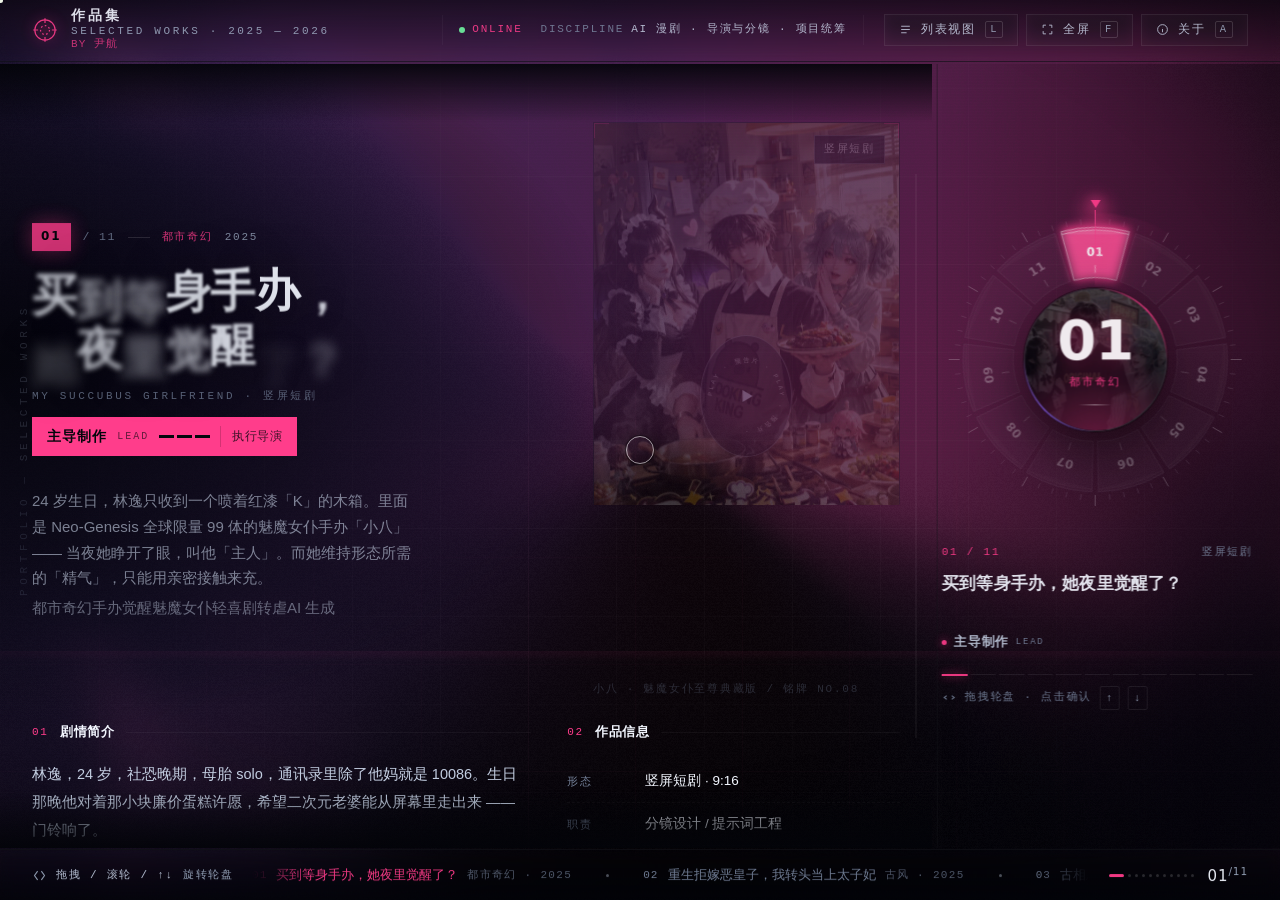
==== commit 1a2b36ba: "修二档徽标长度条不发光；作品改为 seq 策展排序（大河密藏第4、暂停世界移斩仙台前、和平精英与怪异世界前置）；暂停世界改资产与视频制作、大河密藏改剧集/资产制作；触屏新增左右翻页按键" ====
--- a/index.html
+++ b/index.html
@@ -317,6 +317,19 @@
     <span class="rail__fab-t"><b>作品标题</b><span>展开轮盘 / WHEEL</span></span>
   </button>
 
+  <!-- ====================================================== 触屏左右翻页 -->
+  <!-- 只用按键，不做边缘滑动：iOS 与 Android 的手势导航都把左右边缘判给「返回」，
+       从边缘起手会被系统吃掉，甚至在浏览器里直接退出站点。
+       按键没有这层冲突，也不用教用户「要从最边上开始滑」。 -->
+  <div class="mpager" id="mpager">
+    <button class="mpager__b mpager__b--prev" type="button" id="mpagerPrev" aria-label="上一部作品">
+      <svg viewBox="0 0 24 24" aria-hidden="true"><path d="M15 5 8 12l7 7" fill="none" stroke="currentColor" stroke-width="1.6" stroke-linecap="square"/></svg>
+    </button>
+    <button class="mpager__b mpager__b--next" type="button" id="mpagerNext" aria-label="下一部作品">
+      <svg viewBox="0 0 24 24" aria-hidden="true"><path d="M9 5l7 7-7 7" fill="none" stroke="currentColor" stroke-width="1.6" stroke-linecap="square"/></svg>
+    </button>
+  </div>
+
   <!-- ====================================================== 悬停预览卡 -->
   <div class="peek" id="peek" aria-hidden="true">
     <img class="peek__thumb" alt="">
--- a/css/tokens.css
+++ b/css/tokens.css
@@ -1,179 +1,183 @@
-/* ============================================================================
-   tokens.css — 设计令牌 / 重置 / 基础排版
-   调性：暗色赛博科技（Dark Cyber-Tech）
-   ========================================================================= */
-
-/* ---------------------------------------------------------------- 强调色
-   这里是**普通**自定义属性，不再用 @property 注册。
-   注册版（syntax: "<color>" + inherits）在个别 Chromium 版本上会出现
-   「变量值已经变了、但继承它的元素不重绘」—— 表现就是切了作品颜色不动、
-   刷新后才对。普通自定义属性是纯文本替换，改一次就整棵子树失效重算，
-   没有中间态可言。换色的缓动由 U.tweenAccent 自己在 JS 里做。
-   （历史：2026-10-18 曾用 @property + CSS transition，2026-10-19 去掉。） */
-
-:root {
-  /* ---- 基色（近黑，带冷蓝倾向）---- */
-  --bg-void:      #030409;
-  --bg-base:      #06070E;
-  --bg-raise:     #0A0D18;
-  --bg-sunken:    #020306;
-
-  /* ---- 玻璃态 ----
-     backdrop-filter 的代价同时来自模糊半径与被模糊的面积，而这里所有玻璃层
-     的背景都是低频的 WebGL 流场 —— 半径从 18px 降到 11px 在观感上几乎无差，
-     却显著减轻合成器每秒重复采样整块背景的压力。
-     另外去掉了 saturate()：它是独立的一趟色彩运算，而同样的饱和度倾向
-     用底色本身的 alpha 就能表达。 */
-  --glass:        rgba(255, 255, 255, 0.034);
-  --glass-hi:     rgba(255, 255, 255, 0.062);
-  --glass-deep:   rgba(6, 9, 18, 0.72);
-  --blur:         blur(11px);
-  --blur-sm:      blur(7px);
-
-  /* ---- 描边 ---- */
-  --hair:         rgba(255, 255, 255, 0.078);
-  --hair-hi:      rgba(255, 255, 255, 0.16);
-  --hair-lo:      rgba(255, 255, 255, 0.04);
-
-  /* ---- 文本层级 ----
-     原来 ink-3(#67758E) / ink-4(#3A4353) 在近黑底上的对比度只有 3.3:1 与 2:1，
-     配上 9–10px 的小字与很宽的 letter-spacing，实际观感是「糊成一片」。
-     这里整体提亮两档，同时保留层级差（1 > 2 > 3 > 4）。 */
-  --ink-1:        #F3F7FF;
-  --ink-2:        #C2CDE0;
-  --ink-3:        #9AA8BE;
-  --ink-4:        #75829A;
-  --ink-inv:      #04060C;
-
-  /* ---- 动态强调色（由 JS 按作品注入）---- */
-  --acc:          #22E1FF;
-  --acc-2:        #8B5CF6;
-  --acc-rgb:      34, 225, 255;
-  --acc-2-rgb:    139, 92, 246;
-
-  /* ---- 语义色 ---- */
-  --ok:           #6EF7A0;
-  --warn:         #F2A63B;
-  --err:          #FF5A5A;
-
-  /* ---- 字体栈（全系统字体，零外部请求，避免国内字体 CDN 失联）---- */
-  --font-disp: "Bahnschrift", "DIN Alternate", "Oswald", "Segoe UI Variable Display",
-               "HarmonyOS Sans", "PingFang SC", system-ui, -apple-system, sans-serif;
-  --font-cjk:  "PingFang SC", "HarmonyOS Sans SC", "Microsoft YaHei UI", "Microsoft YaHei",
-               "Noto Sans SC", "Source Han Sans SC", "Hiragino Sans GB", sans-serif;
-  --font-mono: "Cascadia Mono", "Cascadia Code", "SFMono-Regular", "SF Mono", "JetBrains Mono",
-               "Roboto Mono", Consolas, "Liberation Mono", monospace;
-
-  /* ---- 尺度 ---- */
-  --rail:         424px;   /* 右侧轮盘轨道宽 */
-  --gutter:       48px;
-  --gutter-sm:    22px;
-  --maxw:         1560px;
-
-  /* ---- 动效 ---- */
-  --e-out:        cubic-bezier(0.16, 1, 0.3, 1);
-  --e-in-out:     cubic-bezier(0.65, 0, 0.35, 1);
-  --e-spring:     cubic-bezier(0.34, 1.56, 0.64, 1);
-  --e-linear:     linear;
-
-  --z-gl:    0;
-  --z-stage: 10;
-  --z-chrome:40;
-  --z-rail:  60;
-  --z-overlay:80;
-  --z-cursor: 200;
-  --z-pre:   300;
-
-  color-scheme: dark;
-}
-
-/* ============================ 重置 ============================ */
-
-*, *::before, *::after { box-sizing: border-box; }
-
-html, body {
-  margin: 0;
-  padding: 0;
-  height: 100%;
-  background: var(--bg-void);
-}
-
-html { -webkit-text-size-adjust: 100%; }
-
-body {
-  font-family: var(--font-cjk);
-  font-size: 15px;
-  line-height: 1.72;
-  color: var(--ink-2);
-  overflow: hidden;               /* 应用为定宽视口，滚动发生在面板内部 */
-  overscroll-behavior: none;
-  -webkit-font-smoothing: antialiased;
-  -moz-osx-font-smoothing: grayscale;
-  text-rendering: optimizeLegibility;
-  font-feature-settings: "tnum" 1, "ss01" 1;
-}
-
-h1, h2, h3, h4, h5, h6, p, figure, blockquote, dl, dd { margin: 0; }
-ul, ol { margin: 0; padding: 0; list-style: none; }
-img, svg, video, canvas { display: block; max-width: 100%; }
-img { height: auto; }
-button, input, select, textarea { font: inherit; color: inherit; background: none; border: 0; }
-button { cursor: pointer; }
-a { color: inherit; text-decoration: none; }
-
-::selection { background: rgba(var(--acc-rgb), 0.32); color: #fff; }
-
-/* 隐藏滚动条但保留滚动能力（面板内部由 Lenis 接管） */
-.no-bar { scrollbar-width: none; -ms-overflow-style: none; }
-.no-bar::-webkit-scrollbar { width: 0; height: 0; }
-
-/* ============================ 排版工具类 ============================ */
-
-.mono {
-  font-family: var(--font-mono);
-  font-size: 11px;
-  letter-spacing: 0.16em;
-  text-transform: uppercase;
-  font-variant-numeric: tabular-nums;
-  font-weight: 500;
-}
-.mono-sm {
-  font-family: var(--font-mono); font-size: 10.5px; letter-spacing: 0.18em;
-  text-transform: uppercase; font-weight: 500;
-}
-.disp { font-family: var(--font-disp); font-variant-numeric: tabular-nums; }
-
-.txt-1 { color: var(--ink-1); }
-.txt-2 { color: var(--ink-2); }
-.txt-3 { color: var(--ink-3); }
-.txt-acc { color: var(--acc); }
-
-.hair-t { border-top: 1px solid var(--hair); }
-.balance { text-wrap: balance; }
-.pretty { text-wrap: pretty; }
-
-.sr-only {
-  position: absolute; width: 1px; height: 1px; padding: 0; margin: -1px;
-  overflow: hidden; clip: rect(0 0 0 0); white-space: nowrap; border: 0;
-}
-
-/* [hidden] 兜底：作者样式里的 display 会盖过 UA 的 display:none */
-[hidden] { display: none !important; }
-
-/* 键盘可聚焦要素统一焦点环 */
-:focus-visible {
-  outline: 1.5px solid var(--acc);
-  outline-offset: 3px;
-  border-radius: 2px;
-}
-
-/* ============================ 无障碍：降低动效 ============================ */
-
-@media (prefers-reduced-motion: reduce) {
-  *, *::before, *::after {
-    animation-duration: 0.001ms !important;
-    animation-iteration-count: 1 !important;
-    transition-duration: 0.001ms !important;
-    scroll-behavior: auto !important;
-  }
-}
+/* ============================================================================
+   tokens.css — 设计令牌 / 重置 / 基础排版
+   调性：暗色赛博科技（Dark Cyber-Tech）
+   ========================================================================= */
+
+/* ---------------------------------------------------------------- 强调色
+   这里是**普通**自定义属性，不再用 @property 注册。
+   注册版（syntax: "<color>" + inherits）在个别 Chromium 版本上会出现
+   「变量值已经变了、但继承它的元素不重绘」—— 表现就是切了作品颜色不动、
+   刷新后才对。普通自定义属性是纯文本替换，改一次就整棵子树失效重算，
+   没有中间态可言。换色的缓动由 U.tweenAccent 自己在 JS 里做。
+   （历史：2026-10-18 曾用 @property + CSS transition，2026-10-19 去掉。） */
+
+:root {
+  /* ---- 基色（近黑，带冷蓝倾向）---- */
+  --bg-void:      #030409;
+  --bg-base:      #06070E;
+  --bg-raise:     #0A0D18;
+  --bg-sunken:    #020306;
+
+  /* ---- 玻璃态 ----
+     backdrop-filter 的代价同时来自模糊半径与被模糊的面积，而这里所有玻璃层
+     的背景都是低频的 WebGL 流场 —— 半径从 18px 降到 11px 在观感上几乎无差，
+     却显著减轻合成器每秒重复采样整块背景的压力。
+     另外去掉了 saturate()：它是独立的一趟色彩运算，而同样的饱和度倾向
+     用底色本身的 alpha 就能表达。 */
+  --glass:        rgba(255, 255, 255, 0.034);
+  --glass-hi:     rgba(255, 255, 255, 0.062);
+  --glass-deep:   rgba(6, 9, 18, 0.72);
+  --blur:         blur(11px);
+  --blur-sm:      blur(7px);
+
+  /* ---- 描边 ---- */
+  --hair:         rgba(255, 255, 255, 0.078);
+  --hair-hi:      rgba(255, 255, 255, 0.16);
+  --hair-lo:      rgba(255, 255, 255, 0.04);
+
+  /* ---- 文本层级 ----
+     原来 ink-3(#67758E) / ink-4(#3A4353) 在近黑底上的对比度只有 3.3:1 与 2:1，
+     配上 9–10px 的小字与很宽的 letter-spacing，实际观感是「糊成一片」。
+     这里整体提亮两档，同时保留层级差（1 > 2 > 3 > 4）。 */
+  --ink-1:        #F3F7FF;
+  --ink-2:        #C2CDE0;
+  --ink-3:        #9AA8BE;
+  --ink-4:        #75829A;
+  --ink-inv:      #04060C;
+
+  /* ---- 动态强调色（由 JS 按作品注入）----
+     --acc      用于描边、色块、发光
+     --acc-text 专门给**文字**用：深色强调色（如古相思曲的砖红）在近黑底上
+                对比只有 3.7:1，文字会发灰。JS 会把它自动提亮到 ≥4.6:1。 */
+  --acc-text:     #22E1FF;
+  --acc:          #22E1FF;
+  --acc-2:        #8B5CF6;
+  --acc-rgb:      34, 225, 255;
+  --acc-2-rgb:    139, 92, 246;
+
+  /* ---- 语义色 ---- */
+  --ok:           #6EF7A0;
+  --warn:         #F2A63B;
+  --err:          #FF5A5A;
+
+  /* ---- 字体栈（全系统字体，零外部请求，避免国内字体 CDN 失联）---- */
+  --font-disp: "Bahnschrift", "DIN Alternate", "Oswald", "Segoe UI Variable Display",
+               "HarmonyOS Sans", "PingFang SC", system-ui, -apple-system, sans-serif;
+  --font-cjk:  "PingFang SC", "HarmonyOS Sans SC", "Microsoft YaHei UI", "Microsoft YaHei",
+               "Noto Sans SC", "Source Han Sans SC", "Hiragino Sans GB", sans-serif;
+  --font-mono: "Cascadia Mono", "Cascadia Code", "SFMono-Regular", "SF Mono", "JetBrains Mono",
+               "Roboto Mono", Consolas, "Liberation Mono", monospace;
+
+  /* ---- 尺度 ---- */
+  --rail:         424px;   /* 右侧轮盘轨道宽 */
+  --gutter:       48px;
+  --gutter-sm:    22px;
+  --maxw:         1560px;
+
+  /* ---- 动效 ---- */
+  --e-out:        cubic-bezier(0.16, 1, 0.3, 1);
+  --e-in-out:     cubic-bezier(0.65, 0, 0.35, 1);
+  --e-spring:     cubic-bezier(0.34, 1.56, 0.64, 1);
+  --e-linear:     linear;
+
+  --z-gl:    0;
+  --z-stage: 10;
+  --z-chrome:40;
+  --z-rail:  60;
+  --z-overlay:80;
+  --z-cursor: 200;
+  --z-pre:   300;
+
+  color-scheme: dark;
+}
+
+/* ============================ 重置 ============================ */
+
+*, *::before, *::after { box-sizing: border-box; }
+
+html, body {
+  margin: 0;
+  padding: 0;
+  height: 100%;
+  background: var(--bg-void);
+}
+
+html { -webkit-text-size-adjust: 100%; }
+
+body {
+  font-family: var(--font-cjk);
+  font-size: 15px;
+  line-height: 1.72;
+  color: var(--ink-2);
+  overflow: hidden;               /* 应用为定宽视口，滚动发生在面板内部 */
+  overscroll-behavior: none;
+  -webkit-font-smoothing: antialiased;
+  -moz-osx-font-smoothing: grayscale;
+  text-rendering: optimizeLegibility;
+  font-feature-settings: "tnum" 1, "ss01" 1;
+}
+
+h1, h2, h3, h4, h5, h6, p, figure, blockquote, dl, dd { margin: 0; }
+ul, ol { margin: 0; padding: 0; list-style: none; }
+img, svg, video, canvas { display: block; max-width: 100%; }
+img { height: auto; }
+button, input, select, textarea { font: inherit; color: inherit; background: none; border: 0; }
+button { cursor: pointer; }
+a { color: inherit; text-decoration: none; }
+
+::selection { background: rgba(var(--acc-rgb), 0.32); color: #fff; }
+
+/* 隐藏滚动条但保留滚动能力（面板内部由 Lenis 接管） */
+.no-bar { scrollbar-width: none; -ms-overflow-style: none; }
+.no-bar::-webkit-scrollbar { width: 0; height: 0; }
+
+/* ============================ 排版工具类 ============================ */
+
+.mono {
+  font-family: var(--font-mono);
+  font-size: 11px;
+  letter-spacing: 0.16em;
+  text-transform: uppercase;
+  font-variant-numeric: tabular-nums;
+  font-weight: 500;
+}
+.mono-sm {
+  font-family: var(--font-mono); font-size: 10.5px; letter-spacing: 0.18em;
+  text-transform: uppercase; font-weight: 500;
+}
+.disp { font-family: var(--font-disp); font-variant-numeric: tabular-nums; }
+
+.txt-1 { color: var(--ink-1); }
+.txt-2 { color: var(--ink-2); }
+.txt-3 { color: var(--ink-3); }
+.txt-acc { color: var(--acc); }
+
+.hair-t { border-top: 1px solid var(--hair); }
+.balance { text-wrap: balance; }
+.pretty { text-wrap: pretty; }
+
+.sr-only {
+  position: absolute; width: 1px; height: 1px; padding: 0; margin: -1px;
+  overflow: hidden; clip: rect(0 0 0 0); white-space: nowrap; border: 0;
+}
+
+/* [hidden] 兜底：作者样式里的 display 会盖过 UA 的 display:none */
+[hidden] { display: none !important; }
+
+/* 键盘可聚焦要素统一焦点环 */
+:focus-visible {
+  outline: 1.5px solid var(--acc);
+  outline-offset: 3px;
+  border-radius: 2px;
+}
+
+/* ============================ 无障碍：降低动效 ============================ */
+
+@media (prefers-reduced-motion: reduce) {
+  *, *::before, *::after {
+    animation-duration: 0.001ms !important;
+    animation-iteration-count: 1 !important;
+    transition-duration: 0.001ms !important;
+    scroll-behavior: auto !important;
+  }
+}
--- a/css/tokens.css
+++ b/css/tokens.css
@@ -1,179 +1,183 @@
-/* ============================================================================
-   tokens.css — 设计令牌 / 重置 / 基础排版
-   调性：暗色赛博科技（Dark Cyber-Tech）
-   ========================================================================= */
-
-/* ---------------------------------------------------------------- 强调色
-   这里是**普通**自定义属性，不再用 @property 注册。
-   注册版（syntax: "<color>" + inherits）在个别 Chromium 版本上会出现
-   「变量值已经变了、但继承它的元素不重绘」—— 表现就是切了作品颜色不动、
-   刷新后才对。普通自定义属性是纯文本替换，改一次就整棵子树失效重算，
-   没有中间态可言。换色的缓动由 U.tweenAccent 自己在 JS 里做。
-   （历史：2026-10-18 曾用 @property + CSS transition，2026-10-19 去掉。） */
-
-:root {
-  /* ---- 基色（近黑，带冷蓝倾向）---- */
-  --bg-void:      #030409;
-  --bg-base:      #06070E;
-  --bg-raise:     #0A0D18;
-  --bg-sunken:    #020306;
-
-  /* ---- 玻璃态 ----
-     backdrop-filter 的代价同时来自模糊半径与被模糊的面积，而这里所有玻璃层
-     的背景都是低频的 WebGL 流场 —— 半径从 18px 降到 11px 在观感上几乎无差，
-     却显著减轻合成器每秒重复采样整块背景的压力。
-     另外去掉了 saturate()：它是独立的一趟色彩运算，而同样的饱和度倾向
-     用底色本身的 alpha 就能表达。 */
-  --glass:        rgba(255, 255, 255, 0.034);
-  --glass-hi:     rgba(255, 255, 255, 0.062);
-  --glass-deep:   rgba(6, 9, 18, 0.72);
-  --blur:         blur(11px);
-  --blur-sm:      blur(7px);
-
-  /* ---- 描边 ---- */
-  --hair:         rgba(255, 255, 255, 0.078);
-  --hair-hi:      rgba(255, 255, 255, 0.16);
-  --hair-lo:      rgba(255, 255, 255, 0.04);
-
-  /* ---- 文本层级 ----
-     原来 ink-3(#67758E) / ink-4(#3A4353) 在近黑底上的对比度只有 3.3:1 与 2:1，
-     配上 9–10px 的小字与很宽的 letter-spacing，实际观感是「糊成一片」。
-     这里整体提亮两档，同时保留层级差（1 > 2 > 3 > 4）。 */
-  --ink-1:        #F3F7FF;
-  --ink-2:        #C2CDE0;
-  --ink-3:        #9AA8BE;
-  --ink-4:        #75829A;
-  --ink-inv:      #04060C;
-
-  /* ---- 动态强调色（由 JS 按作品注入）---- */
-  --acc:          #22E1FF;
-  --acc-2:        #8B5CF6;
-  --acc-rgb:      34, 225, 255;
-  --acc-2-rgb:    139, 92, 246;
-
-  /* ---- 语义色 ---- */
-  --ok:           #6EF7A0;
-  --warn:         #F2A63B;
-  --err:          #FF5A5A;
-
-  /* ---- 字体栈（全系统字体，零外部请求，避免国内字体 CDN 失联）---- */
-  --font-disp: "Bahnschrift", "DIN Alternate", "Oswald", "Segoe UI Variable Display",
-               "HarmonyOS Sans", "PingFang SC", system-ui, -apple-system, sans-serif;
-  --font-cjk:  "PingFang SC", "HarmonyOS Sans SC", "Microsoft YaHei UI", "Microsoft YaHei",
-               "Noto Sans SC", "Source Han Sans SC", "Hiragino Sans GB", sans-serif;
-  --font-mono: "Cascadia Mono", "Cascadia Code", "SFMono-Regular", "SF Mono", "JetBrains Mono",
-               "Roboto Mono", Consolas, "Liberation Mono", monospace;
-
-  /* ---- 尺度 ---- */
-  --rail:         424px;   /* 右侧轮盘轨道宽 */
-  --gutter:       48px;
-  --gutter-sm:    22px;
-  --maxw:         1560px;
-
-  /* ---- 动效 ---- */
-  --e-out:        cubic-bezier(0.16, 1, 0.3, 1);
-  --e-in-out:     cubic-bezier(0.65, 0, 0.35, 1);
-  --e-spring:     cubic-bezier(0.34, 1.56, 0.64, 1);
-  --e-linear:     linear;
-
-  --z-gl:    0;
-  --z-stage: 10;
-  --z-chrome:40;
-  --z-rail:  60;
-  --z-overlay:80;
-  --z-cursor: 200;
-  --z-pre:   300;
-
-  color-scheme: dark;
-}
-
-/* ============================ 重置 ============================ */
-
-*, *::before, *::after { box-sizing: border-box; }
-
-html, body {
-  margin: 0;
-  padding: 0;
-  height: 100%;
-  background: var(--bg-void);
-}
-
-html { -webkit-text-size-adjust: 100%; }
-
-body {
-  font-family: var(--font-cjk);
-  font-size: 15px;
-  line-height: 1.72;
-  color: var(--ink-2);
-  overflow: hidden;               /* 应用为定宽视口，滚动发生在面板内部 */
-  overscroll-behavior: none;
-  -webkit-font-smoothing: antialiased;
-  -moz-osx-font-smoothing: grayscale;
-  text-rendering: optimizeLegibility;
-  font-feature-settings: "tnum" 1, "ss01" 1;
-}
-
-h1, h2, h3, h4, h5, h6, p, figure, blockquote, dl, dd { margin: 0; }
-ul, ol { margin: 0; padding: 0; list-style: none; }
-img, svg, video, canvas { display: block; max-width: 100%; }
-img { height: auto; }
-button, input, select, textarea { font: inherit; color: inherit; background: none; border: 0; }
-button { cursor: pointer; }
-a { color: inherit; text-decoration: none; }
-
-::selection { background: rgba(var(--acc-rgb), 0.32); color: #fff; }
-
-/* 隐藏滚动条但保留滚动能力（面板内部由 Lenis 接管） */
-.no-bar { scrollbar-width: none; -ms-overflow-style: none; }
-.no-bar::-webkit-scrollbar { width: 0; height: 0; }
-
-/* ============================ 排版工具类 ============================ */
-
-.mono {
-  font-family: var(--font-mono);
-  font-size: 11px;
-  letter-spacing: 0.16em;
-  text-transform: uppercase;
-  font-variant-numeric: tabular-nums;
-  font-weight: 500;
-}
-.mono-sm {
-  font-family: var(--font-mono); font-size: 10.5px; letter-spacing: 0.18em;
-  text-transform: uppercase; font-weight: 500;
-}
-.disp { font-family: var(--font-disp); font-variant-numeric: tabular-nums; }
-
-.txt-1 { color: var(--ink-1); }
-.txt-2 { color: var(--ink-2); }
-.txt-3 { color: var(--ink-3); }
-.txt-acc { color: var(--acc); }
-
-.hair-t { border-top: 1px solid var(--hair); }
-.balance { text-wrap: balance; }
-.pretty { text-wrap: pretty; }
-
-.sr-only {
-  position: absolute; width: 1px; height: 1px; padding: 0; margin: -1px;
-  overflow: hidden; clip: rect(0 0 0 0); white-space: nowrap; border: 0;
-}
-
-/* [hidden] 兜底：作者样式里的 display 会盖过 UA 的 display:none */
-[hidden] { display: none !important; }
-
-/* 键盘可聚焦要素统一焦点环 */
-:focus-visible {
-  outline: 1.5px solid var(--acc);
-  outline-offset: 3px;
-  border-radius: 2px;
-}
-
-/* ============================ 无障碍：降低动效 ============================ */
-
-@media (prefers-reduced-motion: reduce) {
-  *, *::before, *::after {
-    animation-duration: 0.001ms !important;
-    animation-iteration-count: 1 !important;
-    transition-duration: 0.001ms !important;
-    scroll-behavior: auto !important;
-  }
-}
+/* ============================================================================
+   tokens.css — 设计令牌 / 重置 / 基础排版
+   调性：暗色赛博科技（Dark Cyber-Tech）
+   ========================================================================= */
+
+/* ---------------------------------------------------------------- 强调色
+   这里是**普通**自定义属性，不再用 @property 注册。
+   注册版（syntax: "<color>" + inherits）在个别 Chromium 版本上会出现
+   「变量值已经变了、但继承它的元素不重绘」—— 表现就是切了作品颜色不动、
+   刷新后才对。普通自定义属性是纯文本替换，改一次就整棵子树失效重算，
+   没有中间态可言。换色的缓动由 U.tweenAccent 自己在 JS 里做。
+   （历史：2026-10-18 曾用 @property + CSS transition，2026-10-19 去掉。） */
+
+:root {
+  /* ---- 基色（近黑，带冷蓝倾向）---- */
+  --bg-void:      #030409;
+  --bg-base:      #06070E;
+  --bg-raise:     #0A0D18;
+  --bg-sunken:    #020306;
+
+  /* ---- 玻璃态 ----
+     backdrop-filter 的代价同时来自模糊半径与被模糊的面积，而这里所有玻璃层
+     的背景都是低频的 WebGL 流场 —— 半径从 18px 降到 11px 在观感上几乎无差，
+     却显著减轻合成器每秒重复采样整块背景的压力。
+     另外去掉了 saturate()：它是独立的一趟色彩运算，而同样的饱和度倾向
+     用底色本身的 alpha 就能表达。 */
+  --glass:        rgba(255, 255, 255, 0.034);
+  --glass-hi:     rgba(255, 255, 255, 0.062);
+  --glass-deep:   rgba(6, 9, 18, 0.72);
+  --blur:         blur(11px);
+  --blur-sm:      blur(7px);
+
+  /* ---- 描边 ---- */
+  --hair:         rgba(255, 255, 255, 0.078);
+  --hair-hi:      rgba(255, 255, 255, 0.16);
+  --hair-lo:      rgba(255, 255, 255, 0.04);
+
+  /* ---- 文本层级 ----
+     原来 ink-3(#67758E) / ink-4(#3A4353) 在近黑底上的对比度只有 3.3:1 与 2:1，
+     配上 9–10px 的小字与很宽的 letter-spacing，实际观感是「糊成一片」。
+     这里整体提亮两档，同时保留层级差（1 > 2 > 3 > 4）。 */
+  --ink-1:        #F3F7FF;
+  --ink-2:        #C2CDE0;
+  --ink-3:        #9AA8BE;
+  --ink-4:        #75829A;
+  --ink-inv:      #04060C;
+
+  /* ---- 动态强调色（由 JS 按作品注入）----
+     --acc      用于描边、色块、发光
+     --acc-text 专门给**文字**用：深色强调色（如古相思曲的砖红）在近黑底上
+                对比只有 3.7:1，文字会发灰。JS 会把它自动提亮到 ≥4.6:1。 */
+  --acc-text:     #22E1FF;
+  --acc:          #22E1FF;
+  --acc-2:        #8B5CF6;
+  --acc-rgb:      34, 225, 255;
+  --acc-2-rgb:    139, 92, 246;
+
+  /* ---- 语义色 ---- */
+  --ok:           #6EF7A0;
+  --warn:         #F2A63B;
+  --err:          #FF5A5A;
+
+  /* ---- 字体栈（全系统字体，零外部请求，避免国内字体 CDN 失联）---- */
+  --font-disp: "Bahnschrift", "DIN Alternate", "Oswald", "Segoe UI Variable Display",
+               "HarmonyOS Sans", "PingFang SC", system-ui, -apple-system, sans-serif;
+  --font-cjk:  "PingFang SC", "HarmonyOS Sans SC", "Microsoft YaHei UI", "Microsoft YaHei",
+               "Noto Sans SC", "Source Han Sans SC", "Hiragino Sans GB", sans-serif;
+  --font-mono: "Cascadia Mono", "Cascadia Code", "SFMono-Regular", "SF Mono", "JetBrains Mono",
+               "Roboto Mono", Consolas, "Liberation Mono", monospace;
+
+  /* ---- 尺度 ---- */
+  --rail:         424px;   /* 右侧轮盘轨道宽 */
+  --gutter:       48px;
+  --gutter-sm:    22px;
+  --maxw:         1560px;
+
+  /* ---- 动效 ---- */
+  --e-out:        cubic-bezier(0.16, 1, 0.3, 1);
+  --e-in-out:     cubic-bezier(0.65, 0, 0.35, 1);
+  --e-spring:     cubic-bezier(0.34, 1.56, 0.64, 1);
+  --e-linear:     linear;
+
+  --z-gl:    0;
+  --z-stage: 10;
+  --z-chrome:40;
+  --z-rail:  60;
+  --z-overlay:80;
+  --z-cursor: 200;
+  --z-pre:   300;
+
+  color-scheme: dark;
+}
+
+/* ============================ 重置 ============================ */
+
+*, *::before, *::after { box-sizing: border-box; }
+
+html, body {
+  margin: 0;
+  padding: 0;
+  height: 100%;
+  background: var(--bg-void);
+}
+
+html { -webkit-text-size-adjust: 100%; }
+
+body {
+  font-family: var(--font-cjk);
+  font-size: 15px;
+  line-height: 1.72;
+  color: var(--ink-2);
+  overflow: hidden;               /* 应用为定宽视口，滚动发生在面板内部 */
+  overscroll-behavior: none;
+  -webkit-font-smoothing: antialiased;
+  -moz-osx-font-smoothing: grayscale;
+  text-rendering: optimizeLegibility;
+  font-feature-settings: "tnum" 1, "ss01" 1;
+}
+
+h1, h2, h3, h4, h5, h6, p, figure, blockquote, dl, dd { margin: 0; }
+ul, ol { margin: 0; padding: 0; list-style: none; }
+img, svg, video, canvas { display: block; max-width: 100%; }
+img { height: auto; }
+button, input, select, textarea { font: inherit; color: inherit; background: none; border: 0; }
+button { cursor: pointer; }
+a { color: inherit; text-decoration: none; }
+
+::selection { background: rgba(var(--acc-rgb), 0.32); color: #fff; }
+
+/* 隐藏滚动条但保留滚动能力（面板内部由 Lenis 接管） */
+.no-bar { scrollbar-width: none; -ms-overflow-style: none; }
+.no-bar::-webkit-scrollbar { width: 0; height: 0; }
+
+/* ============================ 排版工具类 ============================ */
+
+.mono {
+  font-family: var(--font-mono);
+  font-size: 11px;
+  letter-spacing: 0.16em;
+  text-transform: uppercase;
+  font-variant-numeric: tabular-nums;
+  font-weight: 500;
+}
+.mono-sm {
+  font-family: var(--font-mono); font-size: 10.5px; letter-spacing: 0.18em;
+  text-transform: uppercase; font-weight: 500;
+}
+.disp { font-family: var(--font-disp); font-variant-numeric: tabular-nums; }
+
+.txt-1 { color: var(--ink-1); }
+.txt-2 { color: var(--ink-2); }
+.txt-3 { color: var(--ink-3); }
+.txt-acc { color: var(--acc); }
+
+.hair-t { border-top: 1px solid var(--hair); }
+.balance { text-wrap: balance; }
+.pretty { text-wrap: pretty; }
+
+.sr-only {
+  position: absolute; width: 1px; height: 1px; padding: 0; margin: -1px;
+  overflow: hidden; clip: rect(0 0 0 0); white-space: nowrap; border: 0;
+}
+
+/* [hidden] 兜底：作者样式里的 display 会盖过 UA 的 display:none */
+[hidden] { display: none !important; }
+
+/* 键盘可聚焦要素统一焦点环 */
+:focus-visible {
+  outline: 1.5px solid var(--acc);
+  outline-offset: 3px;
+  border-radius: 2px;
+}
+
+/* ============================ 无障碍：降低动效 ============================ */
+
+@media (prefers-reduced-motion: reduce) {
+  *, *::before, *::after {
+    animation-duration: 0.001ms !important;
+    animation-iteration-count: 1 !important;
+    transition-duration: 0.001ms !important;
+    scroll-behavior: auto !important;
+  }
+}
--- a/css/chrome.css
+++ b/css/chrome.css
@@ -1,417 +1,417 @@
-/* ============================================================================
-   chrome.css — 应用外壳 / 顶栏 / 底栏 / HUD 装饰 / 光标 / 预加载
-   ========================================================================= */
-
-/* ============================ 外壳 ============================ */
-
-#app {
-  position: fixed;
-  inset: 0;
-  overflow: hidden;
-  isolation: isolate;
-}
-
-/* WebGL 背景 */
-#gl {
-  position: absolute;
-  inset: 0;
-  z-index: var(--z-gl);
-  width: 100%;
-  height: 100%;
-}
-#gl-fallback {
-  position: absolute; inset: 0; z-index: var(--z-gl);
-  background:
-    radial-gradient(120% 90% at 12% 8%,  rgba(var(--acc-rgb), 0.14), transparent 58%),
-    radial-gradient(100% 80% at 88% 92%, rgba(var(--acc-2-rgb), 0.13), transparent 60%),
-    linear-gradient(180deg, var(--bg-base), var(--bg-void));
-  display: none;
-}
-#app.no-gl #gl { display: none; }
-#app.no-gl #gl-fallback { display: block; }
-
-/* 网格叠加 */
-.grid-overlay {
-  position: absolute; inset: 0; z-index: 1; pointer-events: none;
-  background-image:
-    linear-gradient(rgba(255,255,255,0.028) 1px, transparent 1px),
-    linear-gradient(90deg, rgba(255,255,255,0.028) 1px, transparent 1px);
-  background-size: 88px 88px;
-  mask-image: radial-gradient(140% 110% at 50% 45%, #000 22%, transparent 82%);
-  -webkit-mask-image: radial-gradient(140% 110% at 50% 45%, #000 22%, transparent 82%);
-  opacity: 0.72;
-}
-
-/* 扫描线 + 颗粒 */
-.scanlines {
-  position: absolute; inset: 0; z-index: 2; pointer-events: none;
-  background: repeating-linear-gradient(
-    to bottom,
-    rgba(255,255,255,0.024) 0px,
-    rgba(255,255,255,0.024) 1px,
-    transparent 1px,
-    transparent 3px
-  );
-  opacity: 0.55;
-  mix-blend-mode: overlay;
-}
-.vignette {
-  position: absolute; inset: 0; z-index: 3; pointer-events: none;
-  background: radial-gradient(125% 105% at 46% 42%, transparent 42%, rgba(2,3,7,0.72) 100%);
-}
-
-/* ============================ 主栅格 ============================ */
-
-.shell {
-  position: absolute; inset: 0; z-index: var(--z-stage);
-  display: grid;
-  grid-template-columns: minmax(0, 1fr) var(--rail);
-  grid-template-rows: 64px minmax(0, 1fr) 52px;
-  grid-template-areas:
-    "head head"
-    "stage rail"
-    "foot foot";
-}
-
-/* ============================ 顶栏 ============================ */
-
-.head {
-  grid-area: head;
-  display: flex; align-items: center; gap: 20px;
-  padding: 0 var(--gutter);
-  border-bottom: 1px solid var(--hair-lo);
-  background: linear-gradient(180deg, rgba(3,4,9,0.72), rgba(3,4,9,0));
-  backdrop-filter: var(--blur-sm);
-  -webkit-backdrop-filter: var(--blur-sm);
-  z-index: var(--z-chrome);
-}
-
-.brand { display: flex; align-items: center; gap: 13px; min-width: 0; }
-
-.brand__sigil {
-  width: 26px; height: 26px; flex: none;
-  position: relative;
-  color: var(--acc);
-}
-.brand__sigil svg { width: 100%; height: 100%; }
-.brand__sigil::after {
-  content: ""; position: absolute; inset: -5px;
-  border-radius: 50%;
-  background: radial-gradient(circle, rgba(var(--acc-rgb), 0.3), transparent 68%);
-  filter: blur(7px);
-  opacity: 0.85;
-}
-.brand__sigil svg * { transition: stroke 0.6s var(--e-out); }
-
-.brand__txt { display: flex; flex-direction: column; line-height: 1.25; min-width: 0; }
-.brand__name {
-  font-family: var(--font-disp);
-  font-size: 14px; font-weight: 600;
-  letter-spacing: 0.2em; text-transform: uppercase;
-  color: var(--ink-1);
-  white-space: nowrap;
-}
-.brand__sub {
-  font-size: 11px; letter-spacing: 0.24em; text-transform: uppercase;
-  color: var(--ink-3); font-family: var(--font-mono);
-  white-space: nowrap;
-}
-.brand__who {
-  font-size: 11px; letter-spacing: 0.1em;
-  color: var(--acc); opacity: 0.82;
-  white-space: nowrap;
-}
-@media (max-width: 1080px) { .brand__who { display: none; } }
-
-.head__spacer { flex: 1 1 auto; }
-
-/* 顶栏状态读数 */
-.readout {
-  display: flex; align-items: center; gap: 18px;
-  padding: 0 16px; height: 30px;
-  border-left: 1px solid var(--hair-lo);
-  border-right: 1px solid var(--hair-lo);
-}
-.readout__item { display: flex; align-items: center; gap: 7px; white-space: nowrap; }
-.readout__k { color: var(--ink-4); }
-.readout__v { color: var(--ink-2); }
-.readout__v.is-live { color: var(--acc); }
-
-.pulse {
-  width: 6px; height: 6px; border-radius: 50%;
-  background: var(--ok);
-  box-shadow: 0 0 0 0 rgba(110,247,160,0.7);
-  animation: pulse 2.4s var(--e-out) infinite;
-}
-@keyframes pulse {
-  0%   { box-shadow: 0 0 0 0 rgba(110,247,160,0.6); }
-  70%  { box-shadow: 0 0 0 7px rgba(110,247,160,0); }
-  100% { box-shadow: 0 0 0 0 rgba(110,247,160,0); }
-}
-
-/* 顶栏按钮 */
-.tools { display: flex; align-items: center; gap: 8px; }
-
-.tbtn {
-  position: relative;
-  display: inline-flex; align-items: center; gap: 9px;
-  height: 32px; padding: 0 14px;
-  border: 1px solid var(--hair);
-  background: var(--glass);
-  backdrop-filter: var(--blur-sm);
-  -webkit-backdrop-filter: var(--blur-sm);
-  color: var(--ink-2);
-  font-family: var(--font-mono); font-size: 11.5px; letter-spacing: 0.16em; text-transform: uppercase;
-  white-space: nowrap;
-  overflow: hidden;
-  transition: color 0.35s var(--e-out), border-color 0.35s var(--e-out), background 0.35s var(--e-out);
-}
-.tbtn::before {
-  content: ""; position: absolute; inset: 0;
-  background: linear-gradient(120deg, transparent, rgba(var(--acc-rgb), 0.16), transparent);
-  transform: translateX(-110%);
-  transition: transform 0.7s var(--e-out);
-}
-.tbtn:hover { color: var(--ink-1); border-color: rgba(var(--acc-rgb), 0.5); background: rgba(var(--acc-rgb), 0.08); }
-.tbtn:hover::before { transform: translateX(110%); }
-.tbtn[aria-pressed="true"] {
-  color: var(--acc);
-  border-color: rgba(var(--acc-rgb), 0.55);
-  background: rgba(var(--acc-rgb), 0.1);
-}
-.tbtn svg { width: 13px; height: 13px; flex: none; }
-.tbtn__kbd {
-  font-size: 10.5px; padding: 1px 4px; border: 1px solid var(--hair-hi);
-  color: var(--ink-3); border-radius: 2px; line-height: 1.3;
-}
-
-/* ============================ 底栏 ============================ */
-
-.foot {
-  grid-area: foot;
-  display: flex; align-items: center; gap: 18px;
-  padding: 0 var(--gutter);
-  border-top: 1px solid var(--hair-lo);
-  background: linear-gradient(0deg, rgba(3,4,9,0.78), rgba(3,4,9,0));
-  backdrop-filter: var(--blur-sm);
-  -webkit-backdrop-filter: var(--blur-sm);
-  z-index: var(--z-chrome);
-  overflow: hidden;
-}
-
-.foot__hint {
-  display: flex; align-items: center; gap: 9px;
-  color: var(--ink-3); flex: none;
-}
-.foot__hint b { color: var(--ink-2); font-weight: 500; }
-
-.drag-ico {
-  width: 15px; height: 15px; flex: none;
-  animation: wobble 3.2s var(--e-in-out) infinite;
-}
-@keyframes wobble {
-  0%, 100% { transform: translateX(0) rotate(0deg); }
-  35%      { transform: translateX(-4px) rotate(-14deg); }
-  60%      { transform: translateX(4px) rotate(14deg); }
-}
-
-/* 标题走马灯 */
-.ticker {
-  flex: 1 1 auto; min-width: 0;
-  position: relative;
-  overflow: hidden;
-  mask-image: linear-gradient(90deg, transparent, #000 7%, #000 93%, transparent);
-  -webkit-mask-image: linear-gradient(90deg, transparent, #000 7%, #000 93%, transparent);
-}
-.ticker__track {
-  display: flex; gap: 34px; align-items: center;
-  width: max-content;
-  animation: marquee 64s linear infinite;
-  will-change: transform;
-}
-.ticker:hover .ticker__track { animation-play-state: paused; }
-@keyframes marquee {
-  from { transform: translateX(0); }
-  to   { transform: translateX(-50%); }
-}
-.ticker__i {
-  display: inline-flex; align-items: center; gap: 9px;
-  color: var(--ink-4); white-space: nowrap;
-  font-family: var(--font-cjk); font-size: 12.5px;
-  transition: color 0.3s var(--e-out);
-  cursor: pointer;
-  padding: 0;
-}
-.ticker__i i {
-  font-style: normal; font-family: var(--font-mono); font-size: 11px;
-  color: var(--ink-4); letter-spacing: 0.1em;
-}
-.ticker__i:hover { color: var(--ink-1); }
-.ticker__i.is-on { color: var(--acc); }
-.ticker__i.is-on i { color: var(--acc); opacity: 0.7; }
-.ticker__i em {
-  font-style: normal; font-family: var(--font-mono); font-size: 11px;
-  letter-spacing: 0.12em; color: var(--ink-4); opacity: 0.7;
-}
-@media (max-width: 1080px) { .ticker__i em { display: none; } }
-.ticker__dot { width: 3px; height: 3px; border-radius: 50%; background: currentColor; opacity: 0.4; flex: none; }
-
-/* 右下角索引：圆点本身就是跳转按钮（原来是纯装饰，看着能点却没反应）。
-   视觉圆点放在内层 <i> 里，按钮自己撑到 16px 高，命中区域从 3×3 变成 7×16。 */
-.foot__idx { display: flex; align-items: center; gap: 12px; flex: none; }
-.dots { display: flex; gap: 0; align-items: center; }
-.dots button {
-  appearance: none; -webkit-appearance: none;
-  display: flex; align-items: center; justify-content: center;
-  padding: 0 2px; height: 16px;
-  border: 0; background: none; cursor: pointer;
-}
-.dots button i {
-  display: block; width: 3px; height: 3px; border-radius: 50%;
-  background: var(--hair-hi);
-  transition: width 0.4s var(--e-out), background 0.4s var(--e-out),
-              border-radius 0.4s var(--e-out);
-}
-.dots button:hover i { background: var(--ink-3); }
-.dots button.is-on i { width: 15px; border-radius: 2px; background: var(--acc); }
-.idx-num {
-  font-family: var(--font-disp); font-size: 15px; color: var(--ink-1); letter-spacing: 0.06em;
-}
-.idx-num sup { font-size: 10.5px; color: var(--ink-3); }
-
-/* ============================ 侧边竖排副标 ============================ */
-
-.edge-label {
-  position: absolute;
-  left: 15px; top: 50%;
-  transform: translateY(-50%) rotate(180deg);
-  writing-mode: vertical-rl;
-  z-index: var(--z-chrome);
-  color: var(--ink-4);
-  letter-spacing: 0.42em;
-  pointer-events: none;
-  user-select: none;
-}
-.edge-label span { color: var(--ink-3); }
-
-/* ============================ 四角装饰括号 ============================ */
-
-.bracket {
-  position: absolute; width: 15px; height: 15px;
-  border: 1px solid var(--hair-hi);
-  pointer-events: none; z-index: 4;
-  opacity: 0.85;
-}
-.bracket--tl { top: 0; left: 0; border-right: 0; border-bottom: 0; }
-.bracket--tr { top: 0; right: 0; border-left: 0; border-bottom: 0; }
-.bracket--bl { bottom: 0; left: 0; border-right: 0; border-top: 0; }
-.bracket--br { bottom: 0; right: 0; border-left: 0; border-top: 0; }
-.bracket--acc { border-color: rgba(var(--acc-rgb), 0.55); }
-
-/* ============================ 无障碍跳转 ============================ */
-.skip-link {
-  position: fixed; top: 10px; left: 50%;
-  z-index: 900;
-  transform: translate(-50%, -160%);
-  padding: 10px 18px;
-  background: var(--acc); color: #05070F;
-  font-size: 11px; letter-spacing: 0.1em;
-  border-radius: 2px;
-  transition: transform 0.28s var(--e-out);
-}
-.skip-link:focus-visible, .skip-link:focus {
-  transform: translate(-50%, 0);
-  outline: 2px solid #fff; outline-offset: 2px;
-}
-
-/* 拖拽轮盘时锁住文本选择，避免划选到旁边的说明文字 */
-body.is-dragging { user-select: none; -webkit-user-select: none; }
-body.is-dragging .cursor { transform-origin: center; }
-
-/* ============================ 自定义光标 ============================ */
-
-.cursor, .cursor-dot {
-  position: fixed; top: 0; left: 0;
-  z-index: var(--z-cursor);
-  pointer-events: none;
-  will-change: transform;
-}
-/* 只有 5px 的小圆点保留差值混合：它的绘制面积可以忽略，
-   仍然能在任何亮度的画面上保持可见（这是差值混合唯一的意义）。
-   28–76px 的光环改用白色描边 + 深色投影达成同样的可辨性，
-   避免每次指针移动都把一大块区域拉进混合组重新合成。 */
-.cursor-dot { mix-blend-mode: difference; }
-.cursor-dot {
-  width: 5px; height: 5px; border-radius: 50%;
-  background: #fff;
-  margin: -2.5px 0 0 -2.5px;
-}
-.cursor {
-  width: 28px; height: 28px; border-radius: 50%;
-  border: 1px solid rgba(255,255,255,0.55);
-  box-shadow: 0 0 0 1px rgba(0,0,0,0.34), 0 2px 14px rgba(0,0,0,0.5);
-  margin: -14px 0 0 -14px;
-  display: grid; place-items: center;
-  transition: width 0.4s var(--e-out), height 0.4s var(--e-out),
-              margin 0.4s var(--e-out), border-color 0.35s var(--e-out),
-              background 0.35s var(--e-out), opacity 0.3s var(--e-out);
-}
-.cursor__label {
-  font-family: var(--font-mono); font-size: 10px; letter-spacing: 0.14em;
-  text-transform: uppercase; color: #fff; white-space: nowrap;
-  opacity: 0; transform: scale(0.8);
-  transition: opacity 0.25s var(--e-out), transform 0.25s var(--e-out);
-}
-.cursor.is-hover {
-  width: 62px; height: 62px; margin: -31px 0 0 -31px;
-  border-color: rgba(255,255,255,0.9);
-  background: rgba(255,255,255,0.06);
-}
-.cursor.is-label { width: 76px; height: 76px; margin: -38px 0 0 -38px; background: rgba(255,255,255,0.08); }
-.cursor.is-label .cursor__label { opacity: 1; transform: scale(1); }
-.cursor.is-down { width: 44px; height: 44px; margin: -22px 0 0 -22px; }
-body.has-cursor, body.has-cursor * { cursor: none !important; }
-@media (hover: none), (pointer: coarse) {
-  .cursor, .cursor-dot { display: none !important; }
-}
-
-/* ============================ 预加载 ============================ */
-
-#preloader {
-  position: fixed; inset: 0; z-index: var(--z-pre);
-  background: var(--bg-void);
-  display: grid; place-items: center;
-  transition: opacity 0.6s var(--e-out);
-}
-#preloader.is-done { opacity: 0; pointer-events: none; }
-
-.pre__inner { width: min(520px, 78vw); }
-.pre__sigil {
-  width: 54px; height: 54px; margin: 0 0 30px; color: var(--acc);
-  animation: spin 3.6s linear infinite;
-}
-@keyframes spin { to { transform: rotate(360deg); } }
-
-.pre__log {
-  min-height: 62px;
-  font-family: var(--font-mono); font-size: 11.5px; letter-spacing: 0.13em;
-  color: var(--ink-3); text-transform: uppercase;
-  display: flex; flex-direction: column; gap: 3px;
-}
-.pre__log i { font-style: normal; }
-.pre__log i.is-ok { color: var(--ok); }
-
-.pre__bar {
-  margin-top: 22px; height: 1px; background: var(--hair);
-  position: relative; overflow: hidden;
-}
-.pre__bar span {
-  position: absolute; inset: 0 auto 0 0; width: 0%;
-  background: linear-gradient(90deg, var(--acc-2), var(--acc));
-  box-shadow: 0 0 12px rgba(var(--acc-rgb), 0.6);
-}
-.pre__foot {
-  margin-top: 12px; display: flex; justify-content: space-between; align-items: baseline;
-}
-.pre__pct { font-family: var(--font-disp); font-size: 30px; color: var(--ink-1); letter-spacing: 0.04em; }
-.pre__skip { color: var(--ink-4); }
+/* ============================================================================
+   chrome.css — 应用外壳 / 顶栏 / 底栏 / HUD 装饰 / 光标 / 预加载
+   ========================================================================= */
+
+/* ============================ 外壳 ============================ */
+
+#app {
+  position: fixed;
+  inset: 0;
+  overflow: hidden;
+  isolation: isolate;
+}
+
+/* WebGL 背景 */
+#gl {
+  position: absolute;
+  inset: 0;
+  z-index: var(--z-gl);
+  width: 100%;
+  height: 100%;
+}
+#gl-fallback {
+  position: absolute; inset: 0; z-index: var(--z-gl);
+  background:
+    radial-gradient(120% 90% at 12% 8%,  rgba(var(--acc-rgb), 0.14), transparent 58%),
+    radial-gradient(100% 80% at 88% 92%, rgba(var(--acc-2-rgb), 0.13), transparent 60%),
+    linear-gradient(180deg, var(--bg-base), var(--bg-void));
+  display: none;
+}
+#app.no-gl #gl { display: none; }
+#app.no-gl #gl-fallback { display: block; }
+
+/* 网格叠加 */
+.grid-overlay {
+  position: absolute; inset: 0; z-index: 1; pointer-events: none;
+  background-image:
+    linear-gradient(rgba(255,255,255,0.028) 1px, transparent 1px),
+    linear-gradient(90deg, rgba(255,255,255,0.028) 1px, transparent 1px);
+  background-size: 88px 88px;
+  mask-image: radial-gradient(140% 110% at 50% 45%, #000 22%, transparent 82%);
+  -webkit-mask-image: radial-gradient(140% 110% at 50% 45%, #000 22%, transparent 82%);
+  opacity: 0.72;
+}
+
+/* 扫描线 + 颗粒 */
+.scanlines {
+  position: absolute; inset: 0; z-index: 2; pointer-events: none;
+  background: repeating-linear-gradient(
+    to bottom,
+    rgba(255,255,255,0.024) 0px,
+    rgba(255,255,255,0.024) 1px,
+    transparent 1px,
+    transparent 3px
+  );
+  opacity: 0.55;
+  mix-blend-mode: overlay;
+}
+.vignette {
+  position: absolute; inset: 0; z-index: 3; pointer-events: none;
+  background: radial-gradient(125% 105% at 46% 42%, transparent 42%, rgba(2,3,7,0.72) 100%);
+}
+
+/* ============================ 主栅格 ============================ */
+
+.shell {
+  position: absolute; inset: 0; z-index: var(--z-stage);
+  display: grid;
+  grid-template-columns: minmax(0, 1fr) var(--rail);
+  grid-template-rows: 64px minmax(0, 1fr) 52px;
+  grid-template-areas:
+    "head head"
+    "stage rail"
+    "foot foot";
+}
+
+/* ============================ 顶栏 ============================ */
+
+.head {
+  grid-area: head;
+  display: flex; align-items: center; gap: 20px;
+  padding: 0 var(--gutter);
+  border-bottom: 1px solid var(--hair-lo);
+  background: linear-gradient(180deg, rgba(3,4,9,0.72), rgba(3,4,9,0));
+  backdrop-filter: var(--blur-sm);
+  -webkit-backdrop-filter: var(--blur-sm);
+  z-index: var(--z-chrome);
+}
+
+.brand { display: flex; align-items: center; gap: 13px; min-width: 0; }
+
+.brand__sigil {
+  width: 26px; height: 26px; flex: none;
+  position: relative;
+  color: var(--acc-text, var(--acc));
+}
+.brand__sigil svg { width: 100%; height: 100%; }
+.brand__sigil::after {
+  content: ""; position: absolute; inset: -5px;
+  border-radius: 50%;
+  background: radial-gradient(circle, rgba(var(--acc-rgb), 0.3), transparent 68%);
+  filter: blur(7px);
+  opacity: 0.85;
+}
+.brand__sigil svg * { transition: stroke 0.6s var(--e-out); }
+
+.brand__txt { display: flex; flex-direction: column; line-height: 1.25; min-width: 0; }
+.brand__name {
+  font-family: var(--font-disp);
+  font-size: 14px; font-weight: 600;
+  letter-spacing: 0.2em; text-transform: uppercase;
+  color: var(--ink-1);
+  white-space: nowrap;
+}
+.brand__sub {
+  font-size: 11px; letter-spacing: 0.24em; text-transform: uppercase;
+  color: var(--ink-3); font-family: var(--font-mono);
+  white-space: nowrap;
+}
+.brand__who {
+  font-size: 11px; letter-spacing: 0.1em;
+  color: var(--acc-text, var(--acc)); opacity: 0.82;
+  white-space: nowrap;
+}
+@media (max-width: 1080px) { .brand__who { display: none; } }
+
+.head__spacer { flex: 1 1 auto; }
+
+/* 顶栏状态读数 */
+.readout {
+  display: flex; align-items: center; gap: 18px;
+  padding: 0 16px; height: 30px;
+  border-left: 1px solid var(--hair-lo);
+  border-right: 1px solid var(--hair-lo);
+}
+.readout__item { display: flex; align-items: center; gap: 7px; white-space: nowrap; }
+.readout__k { color: var(--ink-4); }
+.readout__v { color: var(--ink-2); }
+.readout__v.is-live { color: var(--acc-text, var(--acc)); }
+
+.pulse {
+  width: 6px; height: 6px; border-radius: 50%;
+  background: var(--ok);
+  box-shadow: 0 0 0 0 rgba(110,247,160,0.7);
+  animation: pulse 2.4s var(--e-out) infinite;
+}
+@keyframes pulse {
+  0%   { box-shadow: 0 0 0 0 rgba(110,247,160,0.6); }
+  70%  { box-shadow: 0 0 0 7px rgba(110,247,160,0); }
+  100% { box-shadow: 0 0 0 0 rgba(110,247,160,0); }
+}
+
+/* 顶栏按钮 */
+.tools { display: flex; align-items: center; gap: 8px; }
+
+.tbtn {
+  position: relative;
+  display: inline-flex; align-items: center; gap: 9px;
+  height: 32px; padding: 0 14px;
+  border: 1px solid var(--hair);
+  background: var(--glass);
+  backdrop-filter: var(--blur-sm);
+  -webkit-backdrop-filter: var(--blur-sm);
+  color: var(--ink-2);
+  font-family: var(--font-mono); font-size: 11.5px; letter-spacing: 0.16em; text-transform: uppercase;
+  white-space: nowrap;
+  overflow: hidden;
+  transition: color 0.35s var(--e-out), border-color 0.35s var(--e-out), background 0.35s var(--e-out);
+}
+.tbtn::before {
+  content: ""; position: absolute; inset: 0;
+  background: linear-gradient(120deg, transparent, rgba(var(--acc-rgb), 0.16), transparent);
+  transform: translateX(-110%);
+  transition: transform 0.7s var(--e-out);
+}
+.tbtn:hover { color: var(--ink-1); border-color: rgba(var(--acc-rgb), 0.5); background: rgba(var(--acc-rgb), 0.08); }
+.tbtn:hover::before { transform: translateX(110%); }
+.tbtn[aria-pressed="true"] {
+  color: var(--acc-text, var(--acc));
+  border-color: rgba(var(--acc-rgb), 0.55);
+  background: rgba(var(--acc-rgb), 0.1);
+}
+.tbtn svg { width: 13px; height: 13px; flex: none; }
+.tbtn__kbd {
+  font-size: 10.5px; padding: 1px 4px; border: 1px solid var(--hair-hi);
+  color: var(--ink-3); border-radius: 2px; line-height: 1.3;
+}
+
+/* ============================ 底栏 ============================ */
+
+.foot {
+  grid-area: foot;
+  display: flex; align-items: center; gap: 18px;
+  padding: 0 var(--gutter);
+  border-top: 1px solid var(--hair-lo);
+  background: linear-gradient(0deg, rgba(3,4,9,0.78), rgba(3,4,9,0));
+  backdrop-filter: var(--blur-sm);
+  -webkit-backdrop-filter: var(--blur-sm);
+  z-index: var(--z-chrome);
+  overflow: hidden;
+}
+
+.foot__hint {
+  display: flex; align-items: center; gap: 9px;
+  color: var(--ink-3); flex: none;
+}
+.foot__hint b { color: var(--ink-2); font-weight: 500; }
+
+.drag-ico {
+  width: 15px; height: 15px; flex: none;
+  animation: wobble 3.2s var(--e-in-out) infinite;
+}
+@keyframes wobble {
+  0%, 100% { transform: translateX(0) rotate(0deg); }
+  35%      { transform: translateX(-4px) rotate(-14deg); }
+  60%      { transform: translateX(4px) rotate(14deg); }
+}
+
+/* 标题走马灯 */
+.ticker {
+  flex: 1 1 auto; min-width: 0;
+  position: relative;
+  overflow: hidden;
+  mask-image: linear-gradient(90deg, transparent, #000 7%, #000 93%, transparent);
+  -webkit-mask-image: linear-gradient(90deg, transparent, #000 7%, #000 93%, transparent);
+}
+.ticker__track {
+  display: flex; gap: 34px; align-items: center;
+  width: max-content;
+  animation: marquee 64s linear infinite;
+  will-change: transform;
+}
+.ticker:hover .ticker__track { animation-play-state: paused; }
+@keyframes marquee {
+  from { transform: translateX(0); }
+  to   { transform: translateX(-50%); }
+}
+.ticker__i {
+  display: inline-flex; align-items: center; gap: 9px;
+  color: var(--ink-4); white-space: nowrap;
+  font-family: var(--font-cjk); font-size: 12.5px;
+  transition: color 0.3s var(--e-out);
+  cursor: pointer;
+  padding: 0;
+}
+.ticker__i i {
+  font-style: normal; font-family: var(--font-mono); font-size: 11px;
+  color: var(--ink-4); letter-spacing: 0.1em;
+}
+.ticker__i:hover { color: var(--ink-1); }
+.ticker__i.is-on { color: var(--acc-text, var(--acc)); }
+.ticker__i.is-on i { color: var(--acc-text, var(--acc)); opacity: 0.7; }
+.ticker__i em {
+  font-style: normal; font-family: var(--font-mono); font-size: 11px;
+  letter-spacing: 0.12em; color: var(--ink-4); opacity: 0.7;
+}
+@media (max-width: 1080px) { .ticker__i em { display: none; } }
+.ticker__dot { width: 3px; height: 3px; border-radius: 50%; background: currentColor; opacity: 0.4; flex: none; }
+
+/* 右下角索引：圆点本身就是跳转按钮（原来是纯装饰，看着能点却没反应）。
+   视觉圆点放在内层 <i> 里，按钮自己撑到 16px 高，命中区域从 3×3 变成 7×16。 */
+.foot__idx { display: flex; align-items: center; gap: 12px; flex: none; }
+.dots { display: flex; gap: 0; align-items: center; }
+.dots button {
+  appearance: none; -webkit-appearance: none;
+  display: flex; align-items: center; justify-content: center;
+  padding: 0 2px; height: 16px;
+  border: 0; background: none; cursor: pointer;
+}
+.dots button i {
+  display: block; width: 3px; height: 3px; border-radius: 50%;
+  background: var(--hair-hi);
+  transition: width 0.4s var(--e-out), background 0.4s var(--e-out),
+              border-radius 0.4s var(--e-out);
+}
+.dots button:hover i { background: var(--ink-3); }
+.dots button.is-on i { width: 15px; border-radius: 2px; background: var(--acc); }
+.idx-num {
+  font-family: var(--font-disp); font-size: 15px; color: var(--ink-1); letter-spacing: 0.06em;
+}
+.idx-num sup { font-size: 10.5px; color: var(--ink-3); }
+
+/* ============================ 侧边竖排副标 ============================ */
+
+.edge-label {
+  position: absolute;
+  left: 15px; top: 50%;
+  transform: translateY(-50%) rotate(180deg);
+  writing-mode: vertical-rl;
+  z-index: var(--z-chrome);
+  color: var(--ink-4);
+  letter-spacing: 0.42em;
+  pointer-events: none;
+  user-select: none;
+}
+.edge-label span { color: var(--ink-3); }
+
+/* ============================ 四角装饰括号 ============================ */
+
+.bracket {
+  position: absolute; width: 15px; height: 15px;
+  border: 1px solid var(--hair-hi);
+  pointer-events: none; z-index: 4;
+  opacity: 0.85;
+}
+.bracket--tl { top: 0; left: 0; border-right: 0; border-bottom: 0; }
+.bracket--tr { top: 0; right: 0; border-left: 0; border-bottom: 0; }
+.bracket--bl { bottom: 0; left: 0; border-right: 0; border-top: 0; }
+.bracket--br { bottom: 0; right: 0; border-left: 0; border-top: 0; }
+.bracket--acc { border-color: rgba(var(--acc-rgb), 0.55); }
+
+/* ============================ 无障碍跳转 ============================ */
+.skip-link {
+  position: fixed; top: 10px; left: 50%;
+  z-index: 900;
+  transform: translate(-50%, -160%);
+  padding: 10px 18px;
+  background: var(--acc); color: #05070F;
+  font-size: 11px; letter-spacing: 0.1em;
+  border-radius: 2px;
+  transition: transform 0.28s var(--e-out);
+}
+.skip-link:focus-visible, .skip-link:focus {
+  transform: translate(-50%, 0);
+  outline: 2px solid #fff; outline-offset: 2px;
+}
+
+/* 拖拽轮盘时锁住文本选择，避免划选到旁边的说明文字 */
+body.is-dragging { user-select: none; -webkit-user-select: none; }
+body.is-dragging .cursor { transform-origin: center; }
+
+/* ============================ 自定义光标 ============================ */
+
+.cursor, .cursor-dot {
+  position: fixed; top: 0; left: 0;
+  z-index: var(--z-cursor);
+  pointer-events: none;
+  will-change: transform;
+}
+/* 只有 5px 的小圆点保留差值混合：它的绘制面积可以忽略，
+   仍然能在任何亮度的画面上保持可见（这是差值混合唯一的意义）。
+   28–76px 的光环改用白色描边 + 深色投影达成同样的可辨性，
+   避免每次指针移动都把一大块区域拉进混合组重新合成。 */
+.cursor-dot { mix-blend-mode: difference; }
+.cursor-dot {
+  width: 5px; height: 5px; border-radius: 50%;
+  background: #fff;
+  margin: -2.5px 0 0 -2.5px;
+}
+.cursor {
+  width: 28px; height: 28px; border-radius: 50%;
+  border: 1px solid rgba(255,255,255,0.55);
+  box-shadow: 0 0 0 1px rgba(0,0,0,0.34), 0 2px 14px rgba(0,0,0,0.5);
+  margin: -14px 0 0 -14px;
+  display: grid; place-items: center;
+  transition: width 0.4s var(--e-out), height 0.4s var(--e-out),
+              margin 0.4s var(--e-out), border-color 0.35s var(--e-out),
+              background 0.35s var(--e-out), opacity 0.3s var(--e-out);
+}
+.cursor__label {
+  font-family: var(--font-mono); font-size: 10px; letter-spacing: 0.14em;
+  text-transform: uppercase; color: #fff; white-space: nowrap;
+  opacity: 0; transform: scale(0.8);
+  transition: opacity 0.25s var(--e-out), transform 0.25s var(--e-out);
+}
+.cursor.is-hover {
+  width: 62px; height: 62px; margin: -31px 0 0 -31px;
+  border-color: rgba(255,255,255,0.9);
+  background: rgba(255,255,255,0.06);
+}
+.cursor.is-label { width: 76px; height: 76px; margin: -38px 0 0 -38px; background: rgba(255,255,255,0.08); }
+.cursor.is-label .cursor__label { opacity: 1; transform: scale(1); }
+.cursor.is-down { width: 44px; height: 44px; margin: -22px 0 0 -22px; }
+body.has-cursor, body.has-cursor * { cursor: none !important; }
+@media (hover: none), (pointer: coarse) {
+  .cursor, .cursor-dot { display: none !important; }
+}
+
+/* ============================ 预加载 ============================ */
+
+#preloader {
+  position: fixed; inset: 0; z-index: var(--z-pre);
+  background: var(--bg-void);
+  display: grid; place-items: center;
+  transition: opacity 0.6s var(--e-out);
+}
+#preloader.is-done { opacity: 0; pointer-events: none; }
+
+.pre__inner { width: min(520px, 78vw); }
+.pre__sigil {
+  width: 54px; height: 54px; margin: 0 0 30px; color: var(--acc-text, var(--acc));
+  animation: spin 3.6s linear infinite;
+}
+@keyframes spin { to { transform: rotate(360deg); } }
+
+.pre__log {
+  min-height: 62px;
+  font-family: var(--font-mono); font-size: 11.5px; letter-spacing: 0.13em;
+  color: var(--ink-3); text-transform: uppercase;
+  display: flex; flex-direction: column; gap: 3px;
+}
+.pre__log i { font-style: normal; }
+.pre__log i.is-ok { color: var(--ok); }
+
+.pre__bar {
+  margin-top: 22px; height: 1px; background: var(--hair);
+  position: relative; overflow: hidden;
+}
+.pre__bar span {
+  position: absolute; inset: 0 auto 0 0; width: 0%;
+  background: linear-gradient(90deg, var(--acc-2), var(--acc));
+  box-shadow: 0 0 12px rgba(var(--acc-rgb), 0.6);
+}
+.pre__foot {
+  margin-top: 12px; display: flex; justify-content: space-between; align-items: baseline;
+}
+.pre__pct { font-family: var(--font-disp); font-size: 30px; color: var(--ink-1); letter-spacing: 0.04em; }
+.pre__skip { color: var(--ink-4); }
--- a/css/wheel.css
+++ b/css/wheel.css
@@ -122,7 +122,7 @@
 .dial__genre {
   font-family: var(--font-mono);
   font-size: 10.5px; letter-spacing: 0.2em; text-transform: uppercase;
-  color: var(--acc);
+  color: var(--acc-text, var(--acc));
   margin-top: 5px;
   text-align: center;
   padding: 0 12px;
@@ -232,7 +232,7 @@
 .dial-readout__top {
   display: flex; align-items: baseline; justify-content: space-between; gap: 14px;
 }
-.dial-readout__idx { color: var(--acc); }
+.dial-readout__idx { color: var(--acc-text, var(--acc)); }
 .dial-readout__type { color: var(--ink-4); }
 .dial-readout__title {
   font-family: var(--font-cjk);
@@ -307,7 +307,7 @@
   transition: opacity 0.4s cubic-bezier(0.16, 1, 0.3, 1);
 }
 .peek__b { min-width: 0; display: flex; flex-direction: column; gap: 6px; }
-.peek__n { font-family: var(--font-disp); font-size: 11px; letter-spacing: 0.12em; color: var(--acc); }
+.peek__n { font-family: var(--font-disp); font-size: 11px; letter-spacing: 0.12em; color: var(--acc-text, var(--acc)); }
 .peek__t {
   font-size: 13.5px; font-weight: 600; line-height: 1.4; color: var(--ink-1);
   display: -webkit-box; -webkit-line-clamp: 2; -webkit-box-orient: vertical; overflow: hidden;
--- a/css/stage.css
+++ b/css/stage.css
@@ -23,6 +23,10 @@
   position: absolute; inset: 0;
   overflow-y: auto; overflow-x: hidden;
   padding: 40px var(--gutter) 96px;
+  /* 文字安全区：左侧叠一层很淡的暗场，背景再怎么亮，正文都不会被冲掉。
+     渐变只覆盖左侧与上半屏，右侧主视觉不受影响。 */
+  background: radial-gradient(105% 74% at 0% 38%,
+    rgba(3, 4, 9, 0.88) 0%, rgba(3, 4, 9, 0.52) 34%, rgba(3, 4, 9, 0) 64%);
   /* 关闭原生平滑，交给 Lenis 统一驱动，避免两套缓动互相打架 */
   scroll-behavior: auto;
 }
@@ -77,7 +81,7 @@
 .stage.is-previewing .stage__cand { opacity: 1; transform: none; }
 .stage__cand-n {
   font-family: var(--font-disp); font-size: 13px; letter-spacing: 0.12em;
-  color: var(--acc); flex: none;
+  color: var(--acc-text, var(--acc)); flex: none;
 }
 .stage__cand-t {
   font-size: 13px; color: var(--ink-1);
@@ -127,7 +131,7 @@
   box-shadow: 0 0 20px rgba(var(--acc-rgb), 0.45);
 }
 .w-eyebrow__of { font-size: 11.5px; letter-spacing: 0.12em; color: var(--ink-4); }
-.w-eyebrow__cat { color: var(--acc); }
+.w-eyebrow__cat { color: var(--acc-text, var(--acc)); }
 .w-eyebrow__sep { width: 22px; height: 1px; background: var(--hair-hi); }
 .w-eyebrow__meta { color: var(--ink-3); display: inline-flex; align-items: center; gap: 10px; }
 .w-eyebrow__meta i { width: 3px; height: 3px; border-radius: 50%; background: var(--ink-4); }
@@ -153,64 +157,52 @@
 }
 
 /* ---- 参与程度徽标 ----
-   放在标题正下方，三档长度条 + 具体分工。访客第一眼要判断的是
-   「这片子他出了多少力」，所以它比标签、比简介都更靠前。 */
+   三档靠「填充强度」区分，而不是靠每部作品各自的强调色深浅 ——
+   强调色每部都不一样，用它来表达档位，切一部作品就换一套颜色，反而读不出来。
+   lead 实底 / join 描边 / part 细描边，任何强调色下都是同一套重量关系。 */
 .w-scope {
   display: inline-flex; align-items: center; flex-wrap: wrap; gap: 6px 10px;
   margin: -6px 0 22px;
-  padding: 8px 14px 8px 13px;
-  position: relative;
-  border: 1px solid rgba(var(--acc-rgb), 0.36);
-  background: linear-gradient(100deg, rgba(var(--acc-rgb), 0.17), rgba(var(--acc-rgb), 0.02) 66%);
-  color: var(--acc);
+  padding: 8px 14px 8px 14px;
+  border: 1px solid var(--acc);
+  background: var(--acc);
+  color: var(--scope-ink, var(--ink-inv));
   transition: color 0.4s var(--e-out), border-color 0.4s var(--e-out), background 0.4s var(--e-out);
 }
-.w-scope::before {
-  content: ''; position: absolute; left: -1px; top: -1px; bottom: -1px; width: 3px;
-  background: var(--acc);
-}
-.w-scope__v { font-size: 13.5px; font-weight: 600; letter-spacing: 0.06em; line-height: 1; white-space: nowrap; }
-.w-scope__en { font-size: 9.5px; letter-spacing: 0.22em; opacity: 0.6; }
+.w-scope__v { font-size: 13.5px; font-weight: 700; letter-spacing: 0.08em; line-height: 1; white-space: nowrap; }
+.w-scope__en { font-size: 10px; letter-spacing: 0.2em; opacity: 0.62; }
 .w-scope__m { display: inline-flex; gap: 3px; }
-.w-scope__m i { width: 15px; height: 3px; background: rgba(255, 255, 255, 0.16); }
-.w-scope__m i.is-on { background: var(--acc); }
+.w-scope__m i { width: 15px; height: 3px; background: rgba(0, 0, 0, 0.22); }
+.w-scope__m i.is-on { background: currentColor; }
 .w-scope__d {
-  font-size: 12px; color: var(--ink-3); letter-spacing: 0.04em;
-  padding-left: 11px; border-left: 1px solid var(--hair-hi);
-}
-/* 参与制作：同色系但降一档；部分参与：退成中性色，仍然清楚可读 */
+  font-size: 12px; letter-spacing: 0.04em; color: inherit; opacity: 0.78;
+  padding-left: 11px; border-left: 1px solid rgba(0, 0, 0, 0.22);
+}
+
+/* 二档：描边 + 同色字，没有实底 */
 .w-scope[data-scope="join"] {
-  border-color: rgba(var(--acc-rgb), 0.26);
-  background: rgba(var(--acc-rgb), 0.08);
-}
-.w-scope[data-scope="join"]::before { opacity: 0.7; }
+  border-color: rgba(var(--acc-rgb), 0.62);
+  background: rgba(var(--acc-rgb), 0.09);
+  color: var(--acc-text, var(--acc));
+  color: color-mix(in srgb, var(--acc) 74%, #ffffff);
+}
+.w-scope[data-scope="join"] .w-scope__m i { background: rgba(255, 255, 255, 0.16); }
+/* 亮起来的那两格必须单独点回来：上面这条把三格全刷成了 0.16，
+   优先级又高于基础规则里的 .is-on，不补这一句二档的长度条就整条发灰。 */
+.w-scope[data-scope="join"] .w-scope__m i.is-on { background: currentColor; }
+.w-scope[data-scope="join"] .w-scope__d { color: var(--ink-2); opacity: 1; border-left-color: var(--hair-hi); }
+
+/* 三档：中性灰，只用一条细边，读起来最轻 */
 .w-scope[data-scope="part"] {
-  border-color: var(--hair-hi);
-  background: rgba(255, 255, 255, 0.035);
+  border-color: rgba(255, 255, 255, 0.22);
+  background: rgba(255, 255, 255, 0.03);
   color: var(--ink-2);
 }
-.w-scope[data-scope="part"]::before { background: var(--ink-4); }
+/* 最轻的一档也要读得清：档位词用亮白，只有英文与分工降一档 */
+.w-scope[data-scope="part"] .w-scope__v { color: var(--ink-1); }
+.w-scope[data-scope="part"] .w-scope__m i { background: rgba(255, 255, 255, 0.14); }
 .w-scope[data-scope="part"] .w-scope__m i.is-on { background: var(--ink-3); }
-
-.w-logline {
-  font-size: 16px; line-height: 1.85;
-  color: var(--ink-2);
-  max-width: 62ch;
-  padding-left: 17px;
-  border-left: 1px solid rgba(var(--acc-rgb), 0.5);
-  text-wrap: pretty;
-}
-
-.w-tags { display: flex; flex-wrap: wrap; gap: 7px; margin-top: 22px; }
-.w-tags span {
-  font-family: var(--font-mono); font-size: 11px; letter-spacing: 0.14em; text-transform: uppercase;
-  padding: 4px 9px;
-  border: 1px solid var(--hair);
-  color: var(--ink-3);
-  background: var(--glass);
-  transition: color 0.35s var(--e-out), border-color 0.35s var(--e-out);
-}
-.w-tags span:hover { color: var(--acc); border-color: rgba(var(--acc-rgb), 0.5); }
+.w-scope[data-scope="part"] .w-scope__d { color: var(--ink-2); opacity: 1; border-left-color: var(--hair-hi); }
 
 /* ============================ 主视觉 ============================ */
 
@@ -338,7 +330,7 @@
   text-shadow: 0 1px 6px rgba(0,0,0,0.9);
   pointer-events: none;
 }
-.w-hero__tc b { color: var(--acc); }
+.w-hero__tc b { color: var(--acc-text, var(--acc)); }
 .w-hero__badge {
   position: absolute; z-index: 4; right: 14px; top: 12px;
   padding: 4px 9px;
@@ -367,14 +359,14 @@
   display: flex; align-items: center; gap: 11px;
   margin-bottom: 16px;
 }
-.sec-h__i { color: var(--acc); }
+.sec-h__i { color: var(--acc-text, var(--acc)); }
 .sec-h__t { font-size: 13px; font-weight: 600; color: var(--ink-1); letter-spacing: 0.06em; }
 .sec-h__line { flex: 1; height: 1px; background: var(--hair-lo); }
 
 .w-body { font-size: 14.5px; line-height: 1.95; color: var(--ink-2); }
 .w-body p + p { margin-top: 15px; }
 .w-body strong { color: var(--ink-1); font-weight: 600; }
-.w-body em { font-style: normal; color: var(--acc); }
+.w-body em { font-style: normal; color: var(--acc-text, var(--acc)); }
 .w-body + .sec-h { margin-top: 34px; }
 
 /* 事实表 */
@@ -416,7 +408,7 @@
   border: 1px solid var(--hair); color: var(--ink-3);
   transition: all 0.3s var(--e-out);
 }
-.w-gallery__nav button:hover { color: var(--acc); border-color: rgba(var(--acc-rgb), 0.5); background: rgba(var(--acc-rgb), 0.08); }
+.w-gallery__nav button:hover { color: var(--acc-text, var(--acc)); border-color: rgba(var(--acc-rgb), 0.5); background: rgba(var(--acc-rgb), 0.08); }
 
 .w-gallery__row {
   display: flex; gap: 14px;
@@ -486,7 +478,7 @@
 }
 .w-empty b { color: var(--ink-2); font-weight: 500; }
 .w-empty code {
-  font-family: var(--font-mono); font-size: 10.5px; color: var(--acc);
+  font-family: var(--font-mono); font-size: 10.5px; color: var(--acc-text, var(--acc));
   background: rgba(var(--acc-rgb), 0.08); padding: 1px 5px;
 }
 
@@ -521,7 +513,7 @@
   width: 18px; height: 1px; background: currentColor; opacity: 0.45;
   transition: width 0.45s var(--e-out), opacity 0.45s var(--e-out);
 }
-.w-nav__b:hover .w-nav__t { color: var(--acc); }
+.w-nav__b:hover .w-nav__t { color: var(--acc-text, var(--acc)); }
 .w-nav__b:hover .w-nav__t::before, .w-nav__b:hover .w-nav__t::after { width: 30px; opacity: 1; }
 .w-nav__b:disabled { opacity: 0.28; pointer-events: none; }
 @media (max-width: 1080px) {
@@ -531,7 +523,7 @@
 }
 
 .w-top-btn { color: var(--ink-3); display: inline-flex; align-items: center; gap: 8px; }
-.w-top-btn:hover { color: var(--acc); }
+.w-top-btn:hover { color: var(--acc-text, var(--acc)); }
 .w-top-btn svg { width: 12px; height: 12px; }
 
 /* ============================ 转场遮罩 ============================ */
@@ -571,8 +563,8 @@
   transition: color 0.3s var(--e-out), background 0.3s var(--e-out);
 }
 .vctl__b svg { width: 15px; height: 15px; }
-.vctl__b:hover { color: var(--acc); }
-.vctl__b.is-off { color: var(--acc); }
+.vctl__b:hover { color: var(--acc-text, var(--acc)); }
+.vctl__b.is-off { color: var(--acc-text, var(--acc)); }
 
 .vctl__t {
   font-family: var(--font-mono);
--- a/css/overlays.css
+++ b/css/overlays.css
@@ -39,14 +39,14 @@
   font-family: var(--font-mono); font-size: 11.5px; letter-spacing: 0.16em; text-transform: uppercase;
   transition: all 0.35s var(--e-out);
 }
-.ov__close:hover { color: var(--acc); border-color: rgba(var(--acc-rgb), 0.6); background: rgba(var(--acc-rgb), 0.08); }
+.ov__close:hover { color: var(--acc-text, var(--acc)); border-color: rgba(var(--acc-rgb), 0.6); background: rgba(var(--acc-rgb), 0.08); }
 .ov__close kbd {
   font-family: var(--font-mono); font-size: 10.5px; padding: 1px 4px;
   border: 1px solid var(--hair-hi); color: var(--ink-3);
 }
 
 .ov__head { max-width: 1080px; margin: 0 auto 44px; }
-.ov__kicker { color: var(--acc); display: flex; align-items: center; gap: 10px; margin-bottom: 16px; }
+.ov__kicker { color: var(--acc-text, var(--acc)); display: flex; align-items: center; gap: 10px; margin-bottom: 16px; }
 .ov__kicker::before { content: ""; width: 26px; height: 1px; background: currentColor; }
 .ov__title {
   font-family: var(--font-cjk);
@@ -138,7 +138,7 @@
   transition: background 0.35s var(--e-out);
 }
 .cap-list li:hover { background: var(--glass); }
-.cap-list b { font-family: var(--font-disp); font-size: 12px; color: var(--acc); letter-spacing: 0.1em; }
+.cap-list b { font-family: var(--font-disp); font-size: 12px; color: var(--acc-text, var(--acc)); letter-spacing: 0.1em; }
 .cap-list h4 { font-size: 14px; font-weight: 600; color: var(--ink-1); margin-bottom: 5px; }
 .cap-list p { font-size: 13px; line-height: 1.75; color: var(--ink-3); }
 
@@ -159,7 +159,7 @@
 }
 .flow-list li:hover { background: rgba(var(--acc-rgb), 0.045); }
 .flow-list li:hover::before { transform: scaleY(1); }
-.flow-list__k { font-family: var(--font-mono); font-size: 10.5px; letter-spacing: 0.04em; color: var(--acc); padding-top: 2px; white-space: nowrap; }
+.flow-list__k { font-family: var(--font-mono); font-size: 10.5px; letter-spacing: 0.04em; color: var(--acc-text, var(--acc)); padding-top: 2px; white-space: nowrap; }
 .flow-list h4 { font-size: 13.5px; font-weight: 600; color: var(--ink-1); margin-bottom: 4px; }
 .flow-list p { font-size: 12.5px; line-height: 1.72; color: var(--ink-3); }
 
@@ -191,7 +191,7 @@
   transition: all 0.32s var(--e-out);
 }
 .lv__filters button:hover { color: var(--ink-1); border-color: var(--hair-hi); }
-.lv__filters button.is-on { color: var(--ink-inv); background: var(--acc); border-color: var(--acc); }
+.lv__filters button.is-on { color: var(--ink-inv); background: var(--acc); border-color: var(--acc-text, var(--acc)); }
 .lv__count { color: var(--ink-4); margin-left: auto; }
 
 .lv__grid {
@@ -251,7 +251,8 @@
   content: ''; width: 4px; height: 4px; border-radius: 50%; background: currentColor;
 }
 .lv-card__scope[data-scope="join"] {
-  background: rgba(var(--acc-rgb), 0.16); color: var(--acc);
+  background: rgba(var(--acc-rgb), 0.16); color: var(--acc-text, var(--acc));
+  color: color-mix(in srgb, var(--acc) 74%, #ffffff);
   border: 1px solid rgba(var(--acc-rgb), 0.55); font-weight: 600;
 }
 .lv-card__scope[data-scope="part"] {
@@ -287,7 +288,7 @@
 }
 .lv-card__go { color: var(--ink-4); transition: color 0.35s var(--e-out), transform 0.4s var(--e-out); }
 .lv-card__go svg { width: 15px; height: 15px; }
-.lv-card:hover .lv-card__go { color: var(--acc); transform: translateX(3px); }
+.lv-card:hover .lv-card__go { color: var(--acc-text, var(--acc)); transform: translateX(3px); }
 
 /* ============================ 灯箱 ============================ */
 
@@ -323,7 +324,7 @@
   color: var(--ink-2);
   transition: all 0.32s var(--e-out);
 }
-.lb__nav button:hover { color: var(--acc); border-color: rgba(var(--acc-rgb), 0.6); background: rgba(var(--acc-rgb), 0.1); }
+.lb__nav button:hover { color: var(--acc-text, var(--acc)); border-color: rgba(var(--acc-rgb), 0.6); background: rgba(var(--acc-rgb), 0.1); }
 .lb__nav button svg { width: 16px; height: 16px; }
 .lb__counter { color: var(--ink-3); white-space: nowrap; }
 .lb__thumbs {
@@ -335,7 +336,7 @@
 .lb__thumbs button { position: relative; width: 54px; height: 34px; flex: none; overflow: hidden; border: 1px solid transparent; opacity: 0.5; transition: all 0.3s var(--e-out); }
 .lb__thumbs button img { width: 100%; height: 100%; object-fit: cover; }
 .lb__thumbs button:hover { opacity: 0.85; }
-.lb__thumbs button.is-on { opacity: 1; border-color: var(--acc); }
+.lb__thumbs button.is-on { opacity: 1; border-color: var(--acc-text, var(--acc)); }
 
 /* ============================ 关于：作品清单 ============================ */
 
@@ -350,14 +351,15 @@
 }
 .about__w:hover { padding-left: 8px; padding-right: 8px; background: rgba(var(--acc-rgb), 0.045); grid-template-columns: 34px 1fr auto 16px; }
 .about__w:focus-visible { outline: 1px solid var(--acc); outline-offset: 2px; }
-.about__w-i { color: var(--acc); }
+.about__w-i { color: var(--acc-text, var(--acc)); }
 .about__w-t { color: var(--ink-1); font-size: 13.5px; line-height: 1.45; }
 .about__w-g { color: var(--ink-4); white-space: nowrap; display: inline-flex; align-items: center; gap: 10px; }
 /* 作品清单里的参与程度小标 */
 .about__w-s {
   font-style: normal; font-size: 10px; letter-spacing: 0.1em; font-weight: 500;
   padding: 2px 7px; white-space: nowrap;
-  color: var(--acc); border: 1px solid rgba(var(--acc-rgb), 0.5);
+  color: var(--acc-text, var(--acc)); border: 1px solid rgba(var(--acc-rgb), 0.5);
+  color: color-mix(in srgb, var(--acc) 74%, #ffffff);
   background: rgba(var(--acc-rgb), 0.1);
 }
 .about__w-s[data-scope="part"] {
@@ -365,13 +367,13 @@
 }
 .about__w-go {
   width: 0; overflow: hidden; opacity: 0;
-  color: var(--acc); align-self: center;
+  color: var(--acc-text, var(--acc)); align-self: center;
   transition: width 0.35s var(--e-out), opacity 0.35s var(--e-out);
 }
 .about__w-go svg { width: 13px; height: 13px; }
 .about__w:hover .about__w-go { width: 16px; opacity: 1; }
 /* 当前正在浏览的作品 */
-.about__w.is-current .about__w-t { color: var(--acc); }
+.about__w.is-current .about__w-t { color: var(--acc-text, var(--acc)); }
 .about__w.is-current .about__w-i::after {
   content: '●'; font-size: 6px; vertical-align: middle;
   margin-left: 5px; opacity: 0.85;
@@ -419,7 +421,7 @@
 .keys-open kbd {
   font-family: var(--font-mono); font-size: 11.5px;
   border: 1px solid var(--hair-hi); border-radius: 3px; padding: 0 5px;
-  color: var(--acc);
+  color: var(--acc-text, var(--acc));
 }
 
 @media (max-width: 860px) {
@@ -445,7 +447,7 @@
 }
 #toast.is-on { opacity: 1; transform: translate(-50%, 0); }
 .toast__k {
-  flex: none; color: var(--acc);
+  flex: none; color: var(--acc-text, var(--acc));
   border-right: 1px solid var(--hair); padding-right: 12px;
 }
 
--- a/css/responsive.css
+++ b/css/responsive.css
@@ -1,209 +1,265 @@
-/* ============================================================================
-   responsive.css — 断点适配
-   ========================================================================= */
-
-/* 中宽屏：收窄右侧轨道 */
-@media (max-width: 1500px) {
-  :root { --rail: 392px; --gutter: 40px; }
-  .w-cols { gap: 44px; }
-}
-@media (max-width: 1280px) {
-  :root { --rail: 348px; --gutter: 32px; }
-  .w-cols { grid-template-columns: minmax(0, 1.5fr) minmax(216px, 1fr); gap: 36px; }
-  .readout__item:nth-child(n+3) { display: none; }
-}
-@media (max-width: 1080px) {
-  :root { --rail: 306px; --gutter: 26px; }
-  .stage__inner { max-width: 100%; }
-  .w-cols { grid-template-columns: minmax(0, 1fr); gap: 34px; }
-  .w-facts > div { grid-template-columns: 58px 1fr; }
-  .edge-label { display: none; }
-  .readout { display: none; }
-
-  /* 并置版式留给大屏：窄屏回归「标题在上 / 画框通栏」的单列阅读流 */
-  .stage__inner.is-portrait > .w-head { padding-bottom: 34px; }
-  /* 窄屏回归单列：画框通栏。必须同时覆盖 .w-hero.is-portrait ——
-     它带着更高的权重，只改 .w-hero 会被它按回「高度 320 → 宽度 180」。 */
-  .w-hero,
-  .w-hero.is-portrait {
-    display: block;
-    --hero-h: auto;
-    width: 100%;
-    margin: 4px 0 44px;
-  }
-  .w-hero__side { display: none; }
-  .w-hero__frame,
-  .w-hero__frame.is-portrait,
-  .w-hero__frame.is-landscape {
-    height: auto;
-    width: 100%;
-    max-width: 100%;
-  }
-}
-
-/* 低矮视口：压缩纵向留白，避免轮盘被裁切 */
-@media (max-height: 760px) and (min-width: 861px) {
-  .dial { max-width: 300px; }
-  .rail { gap: 16px; }
-  .dial-readout { gap: 6px; }
-  .dial-readout__title { font-size: 15px; min-height: 42px; }
-  .stage__scroll { padding-top: 26px; }
-}
-
-@media (max-height: 640px) and (min-width: 861px) {
-  .dial { max-width: 244px; }
-  .dial-readout__title { min-height: 0; -webkit-line-clamp: 1; }
-  .dial-readout__hint { display: none; }
-}
-
-/* ============================ 移动端 / 窄屏 ============================ */
-
-@media (max-width: 860px) {
-  :root { --gutter: 18px; --gutter-sm: 16px; }
-
-  .shell {
-    grid-template-columns: minmax(0, 1fr);
-    grid-template-rows: 56px minmax(0, 1fr) 46px;
-    grid-template-areas: "head" "stage" "foot";
-  }
-  .head { gap: 12px; }
-  .brand__sub { display: none; }
-  .tools .tbtn span.tbtn__kbd { display: none; }
-  .tools .tbtn:not(.tbtn--keep) .tbtn__txt { display: none; }
-  .tools .tbtn { padding: 0 11px; }
-
-  .grid-overlay { background-size: 56px 56px; }
-
-  /* 轮盘转为全屏抽屉 */
-  .rail {
-    position: fixed; inset: 0; z-index: var(--z-overlay);
-    background: rgba(2,3,7,0.95);
-    backdrop-filter: blur(14px) saturate(130%);
-    -webkit-backdrop-filter: blur(14px) saturate(130%);
-    border-left: 0;
-    padding: 24px var(--gutter) 34px;
-    justify-content: flex-start;
-    gap: 20px;
-    overflow-y: auto;
-    opacity: 0; pointer-events: none;
-    transition: opacity 0.4s var(--e-out);
-  }
-  body.rail-open .rail { opacity: 1; pointer-events: auto; }
-  body.rail-open .head,
-  body.rail-open .stage,
-  body.rail-open .foot { filter: blur(2px); }
-  .dial { max-width: min(320px, 78vw); margin-top: 26px; }
-  .dial-readout { max-width: min(340px, 86vw); }
-  .dial-readout__title { min-height: 0; }
-
-  .rail__close {
-    display: inline-flex; align-items: center; gap: 8px; align-self: flex-end;
-    height: 32px; padding: 0 13px;
-    border: 1px solid var(--hair-hi); background: var(--glass); color: var(--ink-2);
-    font-family: var(--font-mono); font-size: 11.5px; letter-spacing: 0.16em; text-transform: uppercase;
-    flex: none;
-  }
-
-  /* 底部悬浮轮盘入口 */
-  .rail__fab {
-    display: flex; align-items: center; gap: 11px;
-    position: fixed; right: 15px; bottom: 60px; z-index: var(--z-chrome);
-    height: 50px; padding: 0 17px 0 9px;
-    border: 1px solid rgba(var(--acc-rgb), 0.45);
-    background: rgba(6,9,18,0.82);
-    backdrop-filter: var(--blur-sm); -webkit-backdrop-filter: var(--blur-sm);
-    box-shadow: 0 16px 40px rgba(0,0,0,0.6);
-    color: var(--ink-1);
-    transition: transform 0.4s var(--e-out), border-color 0.4s var(--e-out);
-  }
-  .rail__fab:active { transform: scale(0.95); }
-  body.rail-open .rail__fab { opacity: 0; pointer-events: none; }
-  .rail__fab-ring { width: 32px; height: 32px; flex: none; position: relative; }
-  .rail__fab-ring svg { width: 100%; height: 100%; transform: rotate(-90deg); }
-  .rail__fab-ring circle { fill: none; stroke-width: 2.5; }
-  .rail__fab-ring .bg { stroke: rgba(255,255,255,0.14); }
-  .rail__fab-ring .fg { stroke: var(--acc); stroke-linecap: round; filter: drop-shadow(0 0 4px rgba(var(--acc-rgb), 0.9)); }
-  .rail__fab-n {
-    position: absolute; inset: 0; display: grid; place-items: center;
-    font-family: var(--font-disp); font-size: 11px; color: var(--ink-1);
-  }
-  .rail__fab-t { display: flex; flex-direction: column; align-items: flex-start; line-height: 1.3; }
-  .rail__fab-t b { font-size: 11.5px; font-weight: 600; color: var(--ink-1); max-width: 116px; overflow: hidden; white-space: nowrap; text-overflow: ellipsis; }
-  .rail__fab-t span { font-family: var(--font-mono); font-size: 10px; letter-spacing: 0.14em; color: var(--acc); }
-
-  /* 移动端竖向列表（抽屉内） */
-  .mob-list { display: flex; flex-direction: column; width: 100%; max-width: min(400px, 92vw); margin-top: 4px; }
-  .mob-list button {
-    display: grid; grid-template-columns: 30px 1fr auto; gap: 12px; align-items: center;
-    padding: 12px 4px; text-align: left;
-    border-bottom: 1px solid var(--hair-lo);
-    color: var(--ink-3);
-    transition: color 0.3s var(--e-out), padding-left 0.3s var(--e-out);
-  }
-  .mob-list button.is-on { color: var(--ink-1); }
-  .mob-list button.is-on .mob-list__n { color: var(--acc); }
-  .mob-list button:active { padding-left: 10px; }
-  .mob-list__n { font-family: var(--font-disp); font-size: 11.5px; letter-spacing: 0.1em; color: var(--ink-4); }
-  .mob-list__t { font-size: 13.5px; line-height: 1.4; overflow: hidden; display: -webkit-box; -webkit-line-clamp: 1; -webkit-box-orient: vertical; }
-  .mob-list__g { font-family: var(--font-mono); font-size: 10px; letter-spacing: 0.1em; color: var(--ink-4); }
-
-  /* 舞台 */
-  .stage__scroll { padding: 22px var(--gutter) 108px; }
-  .w-title { font-size: clamp(22px, 6.4vw, 32px); }
-  .w-logline { font-size: 14.5px; }
-  .w-hero { margin-bottom: 40px; }
-  .w-hero__play { width: 84px; height: 84px; }
-  .w-hero__play-txt text { font-size: 7.4px; letter-spacing: 0.26em; }
-  .w-hero__play-ico { width: 17px; height: 17px; }
-  .w-hero__badge { font-size: 9.5px; }
-  .w-gallery { padding: 40px 0; }
-  .shot { width: min(76vw, 292px); }
-  .shot--tall { width: min(52vw, 200px); }
-  .w-foot { padding-top: 40px; }
-  .w-next__t { font-size: 17px; }
-  .stage__rail { display: none; }
-
-  /* 底栏精简 */
-  .foot__hint { display: none; }
-  .foot__idx { display: none; }
-  .ticker { mask-image: none; -webkit-mask-image: none; }
-  .ticker__track { animation-duration: 44s; }
-
-  /* 列表视图 */
-  .lv__grid { grid-template-columns: repeat(auto-fill, minmax(200px, 1fr)); gap: 12px; }
-  .lv-card__d { display: none; }
-  .about__grid { grid-template-columns: minmax(0, 1fr); gap: 34px; }
-  .about__stats { grid-template-columns: repeat(2, minmax(0, 1fr)); margin-bottom: 34px; }
-  .about__stat.is-wide { grid-column: 1 / -1; }
-  .about__stat { padding: 18px 15px 16px; }
-  .about__stat-v { font-size: 32px; }
-  .about__stat.is-wide .about__stat-v { font-size: 22px; }
-  .ov__panel { padding: 68px var(--gutter) 70px; }
-
-  /* 灯箱 */
-  .lb__stage { padding: 60px 14px 120px; }
-  .lb__thumbs { display: none; }
-  .lb__bar { flex-direction: column; align-items: stretch; gap: 12px; }
-  .lb__nav { justify-content: space-between; }
-}
-
-@media (min-width: 861px) {
-  .mob-list { display: none; }
-  .rail__fab { display: none; }
-}
-
-/* 触屏下取消 hover 依赖 */
-@media (hover: none) {
-  .shot__cap { opacity: 1; transform: none; }
-  .shot__n { opacity: 0; }
-  .shot__exp { opacity: 1; transform: none; }
-  .w-hero__frame:not(.is-video) .w-hero__media { filter: none; }
-}
-
-/* 打印：极简线性输出 */
-@media print {
-  #gl, .grid-overlay, .scanlines, .vignette, .rail, .head, .foot, .cursor, .cursor-dot, #preloader { display: none !important; }
-  body { overflow: visible; color: #000; background: #fff; }
-  .shell { position: static; display: block; }
-  .stage, .stage__scroll { position: static; overflow: visible; }
-}
+/* ============================================================================
+   responsive.css — 断点适配
+   ========================================================================= */
+
+/* 中宽屏：收窄右侧轨道 */
+@media (max-width: 1500px) {
+  :root { --rail: 392px; --gutter: 40px; }
+  .w-cols { gap: 44px; }
+}
+@media (max-width: 1280px) {
+  :root { --rail: 348px; --gutter: 32px; }
+  .w-cols { grid-template-columns: minmax(0, 1.5fr) minmax(216px, 1fr); gap: 36px; }
+  .readout__item:nth-child(n+3) { display: none; }
+}
+@media (max-width: 1080px) {
+  :root { --rail: 306px; --gutter: 26px; }
+  .stage__inner { max-width: 100%; }
+  .w-cols { grid-template-columns: minmax(0, 1fr); gap: 34px; }
+  .w-facts > div { grid-template-columns: 58px 1fr; }
+  .edge-label { display: none; }
+  .readout { display: none; }
+
+  /* 并置版式留给大屏：窄屏回归「标题在上 / 画框通栏」的单列阅读流 */
+  .stage__inner.is-portrait > .w-head { padding-bottom: 34px; }
+  /* 窄屏回归单列：画框通栏。必须同时覆盖 .w-hero.is-portrait ——
+     它带着更高的权重，只改 .w-hero 会被它按回「高度 320 → 宽度 180」。 */
+  .w-hero,
+  .w-hero.is-portrait {
+    display: block;
+    --hero-h: auto;
+    width: 100%;
+    margin: 4px 0 44px;
+  }
+  .w-hero__side { display: none; }
+  .w-hero__frame,
+  .w-hero__frame.is-portrait,
+  .w-hero__frame.is-landscape {
+    height: auto;
+    width: 100%;
+    max-width: 100%;
+  }
+}
+
+/* 低矮视口：压缩纵向留白，避免轮盘被裁切 */
+@media (max-height: 760px) and (min-width: 861px) {
+  .dial { max-width: 300px; }
+  .rail { gap: 16px; }
+  .dial-readout { gap: 6px; }
+  .dial-readout__title { font-size: 15px; min-height: 42px; }
+  .stage__scroll { padding-top: 26px; }
+}
+
+@media (max-height: 640px) and (min-width: 861px) {
+  .dial { max-width: 244px; }
+  .dial-readout__title { min-height: 0; -webkit-line-clamp: 1; }
+  .dial-readout__hint { display: none; }
+}
+
+/* ============================ 移动端 / 窄屏 ============================ */
+
+@media (max-width: 860px) {
+  :root { --gutter: 18px; --gutter-sm: 16px; }
+
+  .shell {
+    grid-template-columns: minmax(0, 1fr);
+    grid-template-rows: 56px minmax(0, 1fr) 46px;
+    grid-template-areas: "head" "stage" "foot";
+  }
+  .head { gap: 12px; }
+  .brand__sub { display: none; }
+  .tools .tbtn span.tbtn__kbd { display: none; }
+  .tools .tbtn:not(.tbtn--keep) .tbtn__txt { display: none; }
+  .tools .tbtn { padding: 0 11px; }
+
+  .grid-overlay { background-size: 56px 56px; }
+
+  /* 轮盘转为全屏抽屉 */
+  .rail {
+    position: fixed; inset: 0; z-index: var(--z-overlay);
+    background: rgba(2,3,7,0.95);
+    backdrop-filter: blur(14px) saturate(130%);
+    -webkit-backdrop-filter: blur(14px) saturate(130%);
+    border-left: 0;
+    padding: 24px var(--gutter) 34px;
+    justify-content: flex-start;
+    gap: 20px;
+    overflow-y: auto;
+    opacity: 0; pointer-events: none;
+    transition: opacity 0.4s var(--e-out);
+  }
+  body.rail-open .rail { opacity: 1; pointer-events: auto; }
+  body.rail-open .head,
+  body.rail-open .stage,
+  body.rail-open .foot { filter: blur(2px); }
+  .dial { max-width: min(320px, 78vw); margin-top: 26px; }
+  .dial-readout { max-width: min(340px, 86vw); }
+  .dial-readout__title { min-height: 0; }
+
+  .rail__close {
+    display: inline-flex; align-items: center; gap: 8px; align-self: flex-end;
+    height: 32px; padding: 0 13px;
+    border: 1px solid var(--hair-hi); background: var(--glass); color: var(--ink-2);
+    font-family: var(--font-mono); font-size: 11.5px; letter-spacing: 0.16em; text-transform: uppercase;
+    flex: none;
+  }
+
+  /* 底部悬浮轮盘入口 */
+  .rail__fab {
+    display: flex; align-items: center; gap: 11px;
+    position: fixed; right: 15px; bottom: 60px; z-index: var(--z-chrome);
+    height: 50px; padding: 0 17px 0 9px;
+    border: 1px solid rgba(var(--acc-rgb), 0.45);
+    background: rgba(6,9,18,0.82);
+    backdrop-filter: var(--blur-sm); -webkit-backdrop-filter: var(--blur-sm);
+    box-shadow: 0 16px 40px rgba(0,0,0,0.6);
+    color: var(--ink-1);
+    transition: transform 0.4s var(--e-out), border-color 0.4s var(--e-out);
+  }
+  .rail__fab:active { transform: scale(0.95); }
+  body.rail-open .rail__fab { opacity: 0; pointer-events: none; }
+  .rail__fab-ring { width: 32px; height: 32px; flex: none; position: relative; }
+  .rail__fab-ring svg { width: 100%; height: 100%; transform: rotate(-90deg); }
+  .rail__fab-ring circle { fill: none; stroke-width: 2.5; }
+  .rail__fab-ring .bg { stroke: rgba(255,255,255,0.14); }
+  .rail__fab-ring .fg { stroke: var(--acc); stroke-linecap: round; filter: drop-shadow(0 0 4px rgba(var(--acc-rgb), 0.9)); }
+  .rail__fab-n {
+    position: absolute; inset: 0; display: grid; place-items: center;
+    font-family: var(--font-disp); font-size: 11px; color: var(--ink-1);
+  }
+  .rail__fab-t { display: flex; flex-direction: column; align-items: flex-start; line-height: 1.3; }
+  .rail__fab-t b { font-size: 11.5px; font-weight: 600; color: var(--ink-1); max-width: 116px; overflow: hidden; white-space: nowrap; text-overflow: ellipsis; }
+  .rail__fab-t span { font-family: var(--font-mono); font-size: 10px; letter-spacing: 0.14em; color: var(--acc-text, var(--acc)); }
+
+  /* 移动端竖向列表（抽屉内） */
+  .mob-list { display: flex; flex-direction: column; width: 100%; max-width: min(400px, 92vw); margin-top: 4px; }
+  .mob-list button {
+    display: grid; grid-template-columns: 30px 1fr auto; gap: 12px; align-items: center;
+    padding: 12px 4px; text-align: left;
+    border-bottom: 1px solid var(--hair-lo);
+    color: var(--ink-3);
+    transition: color 0.3s var(--e-out), padding-left 0.3s var(--e-out);
+  }
+  .mob-list button.is-on { color: var(--ink-1); }
+  .mob-list button.is-on .mob-list__n { color: var(--acc-text, var(--acc)); }
+  .mob-list button:active { padding-left: 10px; }
+  .mob-list__n { font-family: var(--font-disp); font-size: 11.5px; letter-spacing: 0.1em; color: var(--ink-4); }
+  .mob-list__t { font-size: 13.5px; line-height: 1.4; overflow: hidden; display: -webkit-box; -webkit-line-clamp: 1; -webkit-box-orient: vertical; }
+  .mob-list__g { font-family: var(--font-mono); font-size: 10px; letter-spacing: 0.1em; color: var(--ink-4); }
+
+  /* 舞台 */
+  .stage__scroll { padding: 22px var(--gutter) 108px; }
+  .w-title { font-size: clamp(22px, 6.4vw, 32px); }
+  .w-logline { font-size: 14.5px; }
+  .w-hero { margin-bottom: 40px; }
+  .w-hero__play { width: 84px; height: 84px; }
+  .w-hero__play-txt text { font-size: 7.4px; letter-spacing: 0.26em; }
+  .w-hero__play-ico { width: 17px; height: 17px; }
+  .w-hero__badge { font-size: 9.5px; }
+  .w-gallery { padding: 40px 0; }
+  .shot { width: min(76vw, 292px); }
+  .shot--tall { width: min(52vw, 200px); }
+  .w-foot { padding-top: 40px; }
+  .w-next__t { font-size: 17px; }
+  .stage__rail { display: none; }
+
+  /* 底栏精简 */
+  .foot__hint { display: none; }
+  .foot__idx { display: none; }
+  .ticker { mask-image: none; -webkit-mask-image: none; }
+  .ticker__track { animation-duration: 44s; }
+
+  /* 列表视图 */
+  .lv__grid { grid-template-columns: repeat(auto-fill, minmax(200px, 1fr)); gap: 12px; }
+  .lv-card__d { display: none; }
+  .about__grid { grid-template-columns: minmax(0, 1fr); gap: 34px; }
+  .about__stats { grid-template-columns: repeat(2, minmax(0, 1fr)); margin-bottom: 34px; }
+  .about__stat.is-wide { grid-column: 1 / -1; }
+  .about__stat { padding: 18px 15px 16px; }
+  .about__stat-v { font-size: 32px; }
+  .about__stat.is-wide .about__stat-v { font-size: 22px; }
+  .ov__panel { padding: 68px var(--gutter) 70px; }
+
+  /* 灯箱 */
+  .lb__stage { padding: 60px 14px 120px; }
+  .lb__thumbs { display: none; }
+  .lb__bar { flex-direction: column; align-items: stretch; gap: 12px; }
+  .lb__nav { justify-content: space-between; }
+}
+
+@media (min-width: 861px) {
+  .mob-list { display: none; }
+  .rail__fab { display: none; }
+}
+
+/* 触屏下取消 hover 依赖 */
+@media (hover: none) {
+  .shot__cap { opacity: 1; transform: none; }
+  .shot__n { opacity: 0; }
+  .shot__exp { opacity: 1; transform: none; }
+  .w-hero__frame:not(.is-video) .w-hero__media { filter: none; }
+}
+
+/* ============================ 触屏左右翻页 ============================
+   只在触屏/窄屏出现，桌面端完全隐藏（桌面有轮盘、方向键、分页点三套入口）。
+   设计上刻意压低存在感：半透明玻璃底 + 细边，不与主视觉抢注意力；
+   按下时才借作品强调色亮一下，给一次明确的触觉反馈。
+   竖屏放右侧中段而不是底部，是为了不挡住「展开轮盘」那颗悬浮球。 */
+.mpager { display: none; }
+
+@media (max-width: 1024px) {
+  .mpager {
+    display: block;
+    position: fixed; left: 0; right: 0; top: 50%;
+    transform: translateY(-50%);
+    z-index: var(--z-chrome);
+    pointer-events: none;
+    transition: opacity 0.3s var(--e-out);
+  }
+  /* 浮层打开时整体让位 */
+  body.ov-open .mpager,
+  body.rail-open .mpager { opacity: 0; pointer-events: none; }
+
+  .mpager__b {
+    position: absolute; top: 0;
+    width: 38px; height: 78px;
+    display: grid; place-items: center;
+    pointer-events: auto;
+    color: rgba(255, 255, 255, 0.58);
+    background: rgba(6, 9, 18, 0.34);
+    border: 1px solid rgba(255, 255, 255, 0.12);
+    backdrop-filter: blur(7px) saturate(120%);
+    -webkit-backdrop-filter: blur(7px) saturate(120%);
+    transition: color 0.25s var(--e-out), background 0.25s var(--e-out),
+                border-color 0.25s var(--e-out), transform 0.18s var(--e-out);
+    touch-action: manipulation;
+    -webkit-tap-highlight-color: transparent;
+  }
+  .mpager__b svg { width: 17px; height: 17px; }
+  .mpager__b--prev { left: 0; border-left: 0; border-radius: 0 2px 2px 0; }
+  .mpager__b--next { right: 0; border-right: 0; border-radius: 2px 0 0 2px; }
+
+  .mpager__b:active,
+  .mpager__b.is-hit {
+    color: #fff;
+    background: rgba(var(--acc-rgb, 34, 225, 255), 0.3);
+    border-color: rgba(var(--acc-rgb, 34, 225, 255), 0.6);
+  }
+  .mpager__b--prev:active,
+  .mpager__b--prev.is-hit { transform: translateX(2px); }
+  .mpager__b--next:active,
+  .mpager__b--next.is-hit { transform: translateX(-2px); }
+}
+
+/* 861–1024：iPad 竖屏这一档还留着右侧轮盘，右键要让开轨道宽度 */
+@media (min-width: 861px) and (max-width: 1024px) {
+  .mpager__b--next { right: var(--rail); }
+}
+
+/* 打印：极简线性输出 */
+@media print {
+  #gl, .grid-overlay, .scanlines, .vignette, .rail, .head, .foot, .cursor, .cursor-dot, #preloader { display: none !important; }
+  body { overflow: visible; color: #000; background: #fff; }
+  .shell { position: static; display: block; }
+  .stage, .stage__scroll { position: static; overflow: visible; }
+}
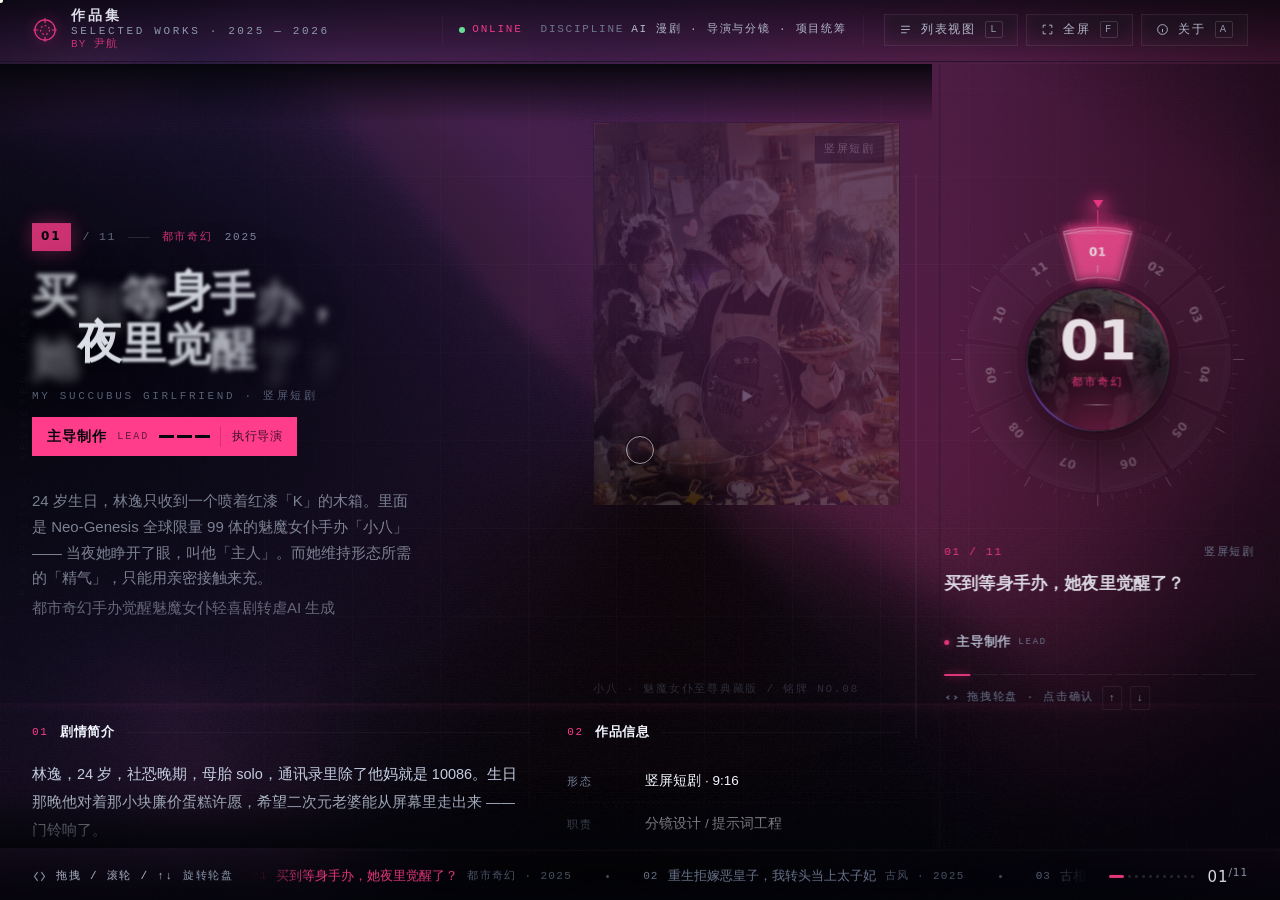
==== commit bb05e37e: "github.io 上自动分流到国内站（Pages 只有 10-40 KB/s）；补 04 缺失的三张剧照" ====
--- a/index.html
+++ b/index.html
@@ -2,6 +2,21 @@
 <html lang="zh-CN">
 <head>
 <meta charset="utf-8">
+<script>
+/* ---------------------------------------------------------------- 分流
+   github.io 在国内实测只有 10–40 KB/s，二十几兆的成片要拉半小时，
+   表现就是「点了半天没反应、开始播了还一卡一卡」。同一个包放到国内
+   托管能到 10 MB/s，差三个数量级。
+
+   所以不搬站、也不维护两份文件：同一份页面，落在 github.io 上就把人
+   送到国内站去；其他任何地方（本地预览、国内域名）都照原样打开。
+   想留在 GitHub 这一份看：地址后面加 ?stay=1。 */
+(function () {
+  if (!/(^|\.)github\.io$/i.test(location.hostname)) return;
+  if (/[?&]stay=1(?:&|$)/.test(location.search)) return;
+  location.replace('https://storyboard-portfolio-10922.app.workbuddy.host/?sharecode=D4R4DK3QQ6');
+})();
+</script>
 <meta name="viewport" content="width=device-width, initial-scale=1, viewport-fit=cover">
 <title>作品集 · SELECTED WORKS</title>
 <meta name="description" content="AI 影像作品集：短剧与漫剧的分镜设计、视觉设定与生成过程。分镜设计 / 提示词工程 / AI 影像生成 / 视觉风格设定 / 音效叙事。右侧轮盘浏览。">
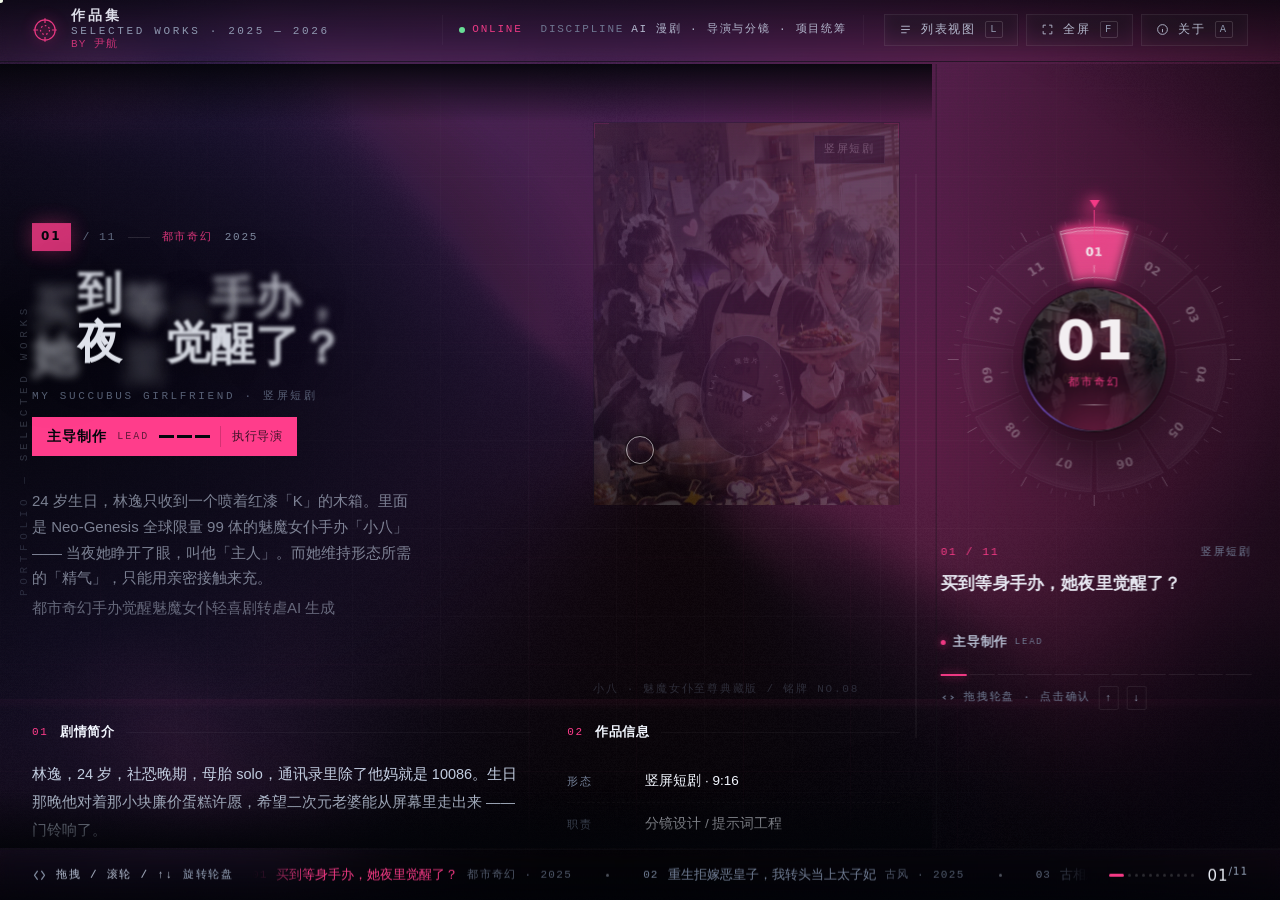
==== commit 8f42d8c1: "修复手机版播放键消失：按钮显隐不再依赖图片加载结果、手势监听不再叠加、stopVideo 还原按钮；微信 UA 不再被导向 403；清掉 index.html 里 390 个编辑器注入标记" ====
--- a/index.html
+++ b/index.html
@@ -14,6 +14,10 @@
 (function () {
   if (!/(^|\.)github\.io$/i.test(location.hostname)) return;
   if (/[?&]stay=1(?:&|$)/.test(location.search)) return;
+  /* 微信内置浏览器：国内托管那边是平台级拒绝，微信 UA 一进来就是 403
+     「当前应用不支持在微信内打开」。跳过去等于把访客送到一堵墙上，
+     所以微信里老老实实留在 GitHub 这一份 —— 慢，但打得开。 */
+  if (/MicroMessenger/i.test(navigator.userAgent)) return;
   location.replace('https://storyboard-portfolio-10922.app.workbuddy.host/?sharecode=D4R4DK3QQ6');
 })();
 </script>
--- a/css/stage.css
+++ b/css/stage.css
@@ -1,636 +1,636 @@
-/* ============================================================================
-   stage.css — 作品详情舞台（主内容区）
-   ========================================================================= */
-
-.stage {
-  grid-area: stage;
-  position: relative;
-  min-width: 0;
-  overflow: hidden;
-  z-index: var(--z-stage);
-}
-.stage:focus { outline: none; }
-
-/* 舞台顶/底的渐隐遮罩，暗示可滚动 */
-.stage::before, .stage::after {
-  content: ""; position: absolute; left: 0; right: 0; height: 58px;
-  z-index: 5; pointer-events: none;
-}
-.stage::before { top: 0; background: linear-gradient(180deg, rgba(3,4,9,0.9), transparent); }
-.stage::after  { bottom: 0; background: linear-gradient(0deg, rgba(3,4,9,0.9), transparent); }
-
-.stage__scroll {
-  position: absolute; inset: 0;
-  overflow-y: auto; overflow-x: hidden;
-  padding: 40px var(--gutter) 96px;
-  /* 文字安全区：左侧叠一层很淡的暗场，背景再怎么亮，正文都不会被冲掉。
-     渐变只覆盖左侧与上半屏，右侧主视觉不受影响。 */
-  background: radial-gradient(105% 74% at 0% 38%,
-    rgba(3, 4, 9, 0.88) 0%, rgba(3, 4, 9, 0.52) 34%, rgba(3, 4, 9, 0) 64%);
-  /* 关闭原生平滑，交给 Lenis 统一驱动，避免两套缓动互相打架 */
-  scroll-behavior: auto;
-}
-.stage__inner { position: relative; max-width: 1080px; margin-inline: auto; }
-/* 宽屏不要把内容锁在 1080 —— 1920 下会空出近一半横向空间。
-   分档放宽，并同步抬高主视觉的高度配额。 */
-@media (min-width: 1440px) { .stage__inner { max-width: 1200px; } }
-@media (min-width: 1700px) { .stage__inner { max-width: 1360px; } }
-@media (min-width: 2100px) { .stage__inner { max-width: 1520px; } }
-
-/* 竖屏作品的首页版式：标题块与竖幅海报并置在首屏，正文自第二屏开始。 */
-@media (min-width: 1081px) {
-  .stage__inner.is-portrait {
-    display: grid;
-    grid-template-columns: minmax(0, 1fr) auto;
-    column-gap: 44px;
-  }
-  .stage__inner.is-portrait > * { grid-column: 1 / -1; }
-  .stage__inner.is-portrait > .w-head {
-    grid-column: 1; grid-row: 1;
-    align-self: center;
-    min-width: 0;
-    padding-bottom: 0;
-  }
-  .stage__inner.is-portrait > .w-hero {
-    grid-column: 2; grid-row: 1;
-    margin: 0 0 40px;
-    /* 必须给明确的宽度：auto 轨道按内容算，只会分到 264px 左右，
-       竖幅海报就永远长不大。这里按「高度配额 × 竖屏画幅」反推宽度，
-       同时不超过 24vw，宽屏上才不会把标题挤成一条。 */
-    width: min(24vw, calc(var(--hero-h) * 0.5611));
-  }
-  /* 并置版式里正文段落宽度已收窄，横排更耐读 */
-  .stage__inner.is-portrait .w-logline { max-width: 46ch; }
-}
-
-/* 预览态：轮盘转动中、尚未确认时，舞台让位并挂出候选读数 */
-.stage__cand {
-  position: absolute; right: var(--gutter); top: 14px; z-index: 8;
-  display: flex; align-items: center; gap: 11px;
-  padding: 7px 13px;
-  border: 1px solid rgba(var(--acc-rgb), 0.5);
-  background: rgba(6,9,18,0.84);
-  backdrop-filter: var(--blur-sm);
-  -webkit-backdrop-filter: var(--blur-sm);
-  color: var(--ink-2);
-  opacity: 0; transform: translateY(-12px);
-  transition: opacity 0.3s var(--e-out), transform 0.44s var(--e-out);
-  pointer-events: none;
-  max-width: calc(100% - var(--gutter) * 2);
-}
-.stage.is-previewing .stage__cand { opacity: 1; transform: none; }
-.stage__cand-n {
-  font-family: var(--font-disp); font-size: 13px; letter-spacing: 0.12em;
-  color: var(--acc-text, var(--acc)); flex: none;
-}
-.stage__cand-t {
-  font-size: 13px; color: var(--ink-1);
-  overflow: hidden; white-space: nowrap; text-overflow: ellipsis;
-}
-.stage__cand-k { color: var(--ink-4); flex: none; }
-.stage__cand-dot {
-  width: 6px; height: 6px; border-radius: 50%; background: var(--acc); flex: none;
-  animation: pulse 1.4s var(--e-out) infinite;
-}
-/* 预览态：舞台退让以示「还没定」。
-   这里原本还挂了 filter: saturate(0.5)，等于在轮盘旋转时给整个舞台
-   开一块离屏缓冲 —— 而那正是最需要跟手的时刻。只用 opacity 就够了。 */
-.stage.is-previewing .stage__scroll {
-  opacity: 0.46;
-}
-.stage__scroll {
-  transition: opacity 0.42s var(--e-out);
-}
-
-/* 右侧滚动进度条 */
-.stage__rail {
-  position: absolute; right: 15px; top: 14%; bottom: 14%;
-  width: 2px; background: var(--hair-lo); z-index: 6; pointer-events: none;
-}
-.stage__rail span {
-  position: absolute; top: 0; left: -1px; width: 4px; height: 0%;
-  background: linear-gradient(180deg, var(--acc), rgba(var(--acc-rgb), 0.25));
-  box-shadow: 0 0 10px rgba(var(--acc-rgb), 0.55);
-  border-radius: 2px;
-}
-
-/* ============================ 作品标题块 ============================ */
-
-.w-head { position: relative; padding-bottom: 24px; }
-
-.w-eyebrow {
-  display: flex; align-items: center; gap: 12px; flex-wrap: wrap;
-  margin-bottom: 16px;
-}
-.w-eyebrow__idx {
-  font-family: var(--font-disp); font-size: 12px; font-weight: 600;
-  letter-spacing: 0.16em;
-  color: var(--ink-inv);
-  background: var(--acc);
-  padding: 3px 9px 4px;
-  box-shadow: 0 0 20px rgba(var(--acc-rgb), 0.45);
-}
-.w-eyebrow__of { font-size: 11.5px; letter-spacing: 0.12em; color: var(--ink-4); }
-.w-eyebrow__cat { color: var(--acc-text, var(--acc)); }
-.w-eyebrow__sep { width: 22px; height: 1px; background: var(--hair-hi); }
-.w-eyebrow__meta { color: var(--ink-3); display: inline-flex; align-items: center; gap: 10px; }
-.w-eyebrow__meta i { width: 3px; height: 3px; border-radius: 50%; background: var(--ink-4); }
-
-/* 复制当前作品链接 */
-.w-title {
-  font-family: var(--font-cjk);
-  font-size: clamp(28px, 3.5vw, 52px);
-  font-weight: 700;
-  line-height: 1.16;
-  letter-spacing: -0.01em;
-  color: var(--ink-1);
-  margin-bottom: 14px;
-  text-wrap: balance;
-  text-shadow: 0 0 60px rgba(0,0,0,0.6);
-}
-.w-title .ch { display: inline-block; }
-
-.w-sub {
-  color: var(--ink-4);
-  letter-spacing: 0.24em;
-  margin-bottom: 24px;
-}
-
-/* ---- 参与程度徽标 ----
-   三档靠「填充强度」区分，而不是靠每部作品各自的强调色深浅 ——
-   强调色每部都不一样，用它来表达档位，切一部作品就换一套颜色，反而读不出来。
-   lead 实底 / join 描边 / part 细描边，任何强调色下都是同一套重量关系。 */
-.w-scope {
-  display: inline-flex; align-items: center; flex-wrap: wrap; gap: 6px 10px;
-  margin: -6px 0 22px;
-  padding: 8px 14px 8px 14px;
-  border: 1px solid var(--acc);
-  background: var(--acc);
-  color: var(--scope-ink, var(--ink-inv));
-  transition: color 0.4s var(--e-out), border-color 0.4s var(--e-out), background 0.4s var(--e-out);
-}
-.w-scope__v { font-size: 13.5px; font-weight: 700; letter-spacing: 0.08em; line-height: 1; white-space: nowrap; }
-.w-scope__en { font-size: 10px; letter-spacing: 0.2em; opacity: 0.62; }
-.w-scope__m { display: inline-flex; gap: 3px; }
-.w-scope__m i { width: 15px; height: 3px; background: rgba(0, 0, 0, 0.22); }
-.w-scope__m i.is-on { background: currentColor; }
-.w-scope__d {
-  font-size: 12px; letter-spacing: 0.04em; color: inherit; opacity: 0.78;
-  padding-left: 11px; border-left: 1px solid rgba(0, 0, 0, 0.22);
-}
-
-/* 二档：描边 + 同色字，没有实底 */
-.w-scope[data-scope="join"] {
-  border-color: rgba(var(--acc-rgb), 0.62);
-  background: rgba(var(--acc-rgb), 0.09);
-  color: var(--acc-text, var(--acc));
-  color: color-mix(in srgb, var(--acc) 74%, #ffffff);
-}
-.w-scope[data-scope="join"] .w-scope__m i { background: rgba(255, 255, 255, 0.16); }
-/* 亮起来的那两格必须单独点回来：上面这条把三格全刷成了 0.16，
-   优先级又高于基础规则里的 .is-on，不补这一句二档的长度条就整条发灰。 */
-.w-scope[data-scope="join"] .w-scope__m i.is-on { background: currentColor; }
-.w-scope[data-scope="join"] .w-scope__d { color: var(--ink-2); opacity: 1; border-left-color: var(--hair-hi); }
-
-/* 三档：中性灰，只用一条细边，读起来最轻 */
-.w-scope[data-scope="part"] {
-  border-color: rgba(255, 255, 255, 0.22);
-  background: rgba(255, 255, 255, 0.03);
-  color: var(--ink-2);
-}
-/* 最轻的一档也要读得清：档位词用亮白，只有英文与分工降一档 */
-.w-scope[data-scope="part"] .w-scope__v { color: var(--ink-1); }
-.w-scope[data-scope="part"] .w-scope__m i { background: rgba(255, 255, 255, 0.14); }
-.w-scope[data-scope="part"] .w-scope__m i.is-on { background: var(--ink-3); }
-.w-scope[data-scope="part"] .w-scope__d { color: var(--ink-2); opacity: 1; border-left-color: var(--hair-hi); }
-
-/* ============================ 主视觉 ============================ */
-
-/* 画框尺寸由「高度配额」驱动、宽度反推，保证一帧能在首屏完整看到；
-   9:16 与 16:9 共用同一套骨架，只有 --hero-h 的取值不同。 */
-.w-hero {
-  /* 高度配额：画框高度上限。宽度由画幅反推，画框本身吃满可用宽度，
-     这样宽屏下画面会跟着长大，而不是永远卡在 500px。 */
-  --hero-h: clamp(280px, calc(100vh - 470px), 560px);
-  display: grid;
-  grid-template-columns: minmax(0, 1fr);
-  grid-template-areas:
-    'frame'
-    'cap';
-  align-items: center;
-  width: 100%;
-  max-width: 100%;
-  margin: 4px auto 54px;
-  transition: max-width 0.4s var(--e-out);
-}
-@media (min-width: 1440px) { .w-hero { --hero-h: clamp(320px, calc(100vh - 455px), 680px); } }
-@media (min-width: 1700px) { .w-hero { --hero-h: clamp(340px, calc(100vh - 440px), 800px); } }
-@media (min-width: 2100px) { .w-hero { --hero-h: clamp(380px, calc(100vh - 430px), 900px); } }
-/* 竖屏：首屏改成「左标题 / 右竖幅海报」并置，海报可以占满一屏高度。
-   高度配额同时受视口高度与可用宽度约束 —— 宽度那一项保证左侧标题列不被挤没。 */
-.w-hero.is-portrait {
-  /* 竖屏画框给得更足一些：9:16 的画面要靠高度撑，66vh 的上限让它显得偏小 */
-  --hero-h: clamp(340px, min(74vh, (100vw - 930px) * 1.7778), 800px);
-}
-
-/* 中间宽度：栏宽更紧，配额相应收紧，保证一屏看全 */
-@media (min-width: 1081px) and (max-width: 1280px) {
-  .w-hero.is-portrait {
-    --hero-h: clamp(300px, min(64vh, (100vw - 862px) * 1.7778), 680px);
-  }
-}
-
-
-.w-hero__frame {
-  grid-area: frame;
-  justify-self: center;
-  position: relative;
-  /* 宽度吃满轨道，但不超过「高度配额 × 画幅」；高度交给 aspect-ratio。
-     视频载入后会把 --arw/--arh 改成素材真实比例，画框随之贴合。 */
-  width: 100%;
-  max-width: calc(var(--hero-h) * var(--arw, 16) / var(--arh, 9));
-  aspect-ratio: var(--ar, 16 / 9);
-  border: 1px solid var(--hair);
-  background: #05070E;
-  overflow: hidden;
-  isolation: isolate;
-  transition: max-width 0.45s var(--e-out), aspect-ratio 0.45s var(--e-out);
-}
-.w-hero__frame::before {
-  content: ""; position: absolute; inset: -40%; z-index: 0;
-  background: radial-gradient(circle at 50% 50%, rgba(var(--acc-rgb), 0.22), transparent 62%);
-  filter: blur(30px);
-  opacity: 0.9;
-}
-.w-hero__media {
-  position: absolute; inset: 0; z-index: 1;
-  width: 100%; height: 100%; object-fit: cover;
-  transition: transform 0.85s var(--e-out), filter 0.6s var(--e-out), opacity 0.4s cubic-bezier(0.16, 1, 0.3, 1);
-}
-.w-hero__frame:hover .w-hero__media { transform: scale(1.025); }
-.w-hero__frame.is-video .w-hero__media { filter: brightness(0.62); }
-.w-hero__frame.is-video:hover .w-hero__media { filter: brightness(0.72); }
-
-/* 视频与主视觉图共用 .w-hero__media，初始同为 z-index:1；
-   而视频是插在 frame 最前面的，DOM 顺序上落后于图片 ——
-   不同层级就一定会被图片盖住，点了播放却只看到静帧。 */
-video.w-hero__media {
-  z-index: 2;
-  filter: none;
-  /* 成片的画幅不一定和作品主视觉一致（例如 16:9 的作品配 9:16 的竖版成片）。
-     用 cover 会把画面上下裁掉，成片必须完整呈现，所以视频一律用 contain。 */
-  object-fit: contain;
-  background: #05070E;
-  /* 视频不做悬停推近：控制条是独立图层，缩放会让画面与控件错位 */
-  transform: none !important;
-}
-.w-hero__frame.is-video:hover video.w-hero__media { filter: none; }
-
-/* 扫描光带 */
-.w-hero__scan {
-  position: absolute; left: 0; right: 0; height: 28%; z-index: 2;
-  background: linear-gradient(180deg, transparent, rgba(var(--acc-rgb), 0.16), transparent);
-  opacity: 0; pointer-events: none;
-  transform: translateY(-120%);
-}
-.w-hero__frame:hover .w-hero__scan { opacity: 1; animation: heroscan 2.6s var(--e-in-out) infinite; }
-@keyframes heroscan {
-  0%   { transform: translateY(-120%); }
-  100% { transform: translateY(420%); }
-}
-
-/* 播放按钮：随画框宽度缩放，窄幅竖版海报上不至于盖住主体 */
-.w-hero__play {
-  position: absolute; z-index: 4;
-  left: 50%; top: 50%; transform: translate(-50%, -50%);
-  width: clamp(76px, 30%, 122px); height: clamp(76px, 30%, 122px); border-radius: 50%;
-  display: grid; place-items: center;
-  border: 1px solid rgba(255,255,255,0.28);
-  background: rgba(6,9,18,0.52);
-  transition: transform 0.5s var(--e-spring), border-color 0.4s var(--e-out), background 0.4s var(--e-out);
-}
-.w-hero__play:hover { transform: translate(-50%, -50%) scale(1.07); border-color: rgba(var(--acc-rgb), 0.85); background: rgba(var(--acc-rgb), 0.14); }
-.w-hero__play-txt {
-  position: absolute; inset: 0; width: 100%; height: 100%;
-  animation: orbitspin 16s linear infinite;
-  /* SVG 文字环若逐帧旋转，光栅化的是字形而不是位图；提升后一次栅格化即可 */
-  will-change: transform;
-}
-.w-hero__play-txt text {
-  font-family: var(--font-mono); font-size: 8.6px; letter-spacing: 0.34em; text-transform: uppercase;
-  fill: rgba(255,255,255,0.62);
-}
-.w-hero__play-ico { width: 22px; height: 22px; fill: #fff; z-index: 2; }
-
-/* 主视觉边角读数 */
-.w-hero__tc {
-  position: absolute; z-index: 4; left: 14px; bottom: 12px;
-  display: flex; align-items: center; gap: 9px;
-  color: rgba(255,255,255,0.66);
-  text-shadow: 0 1px 6px rgba(0,0,0,0.9);
-  pointer-events: none;
-}
-.w-hero__tc b { color: var(--acc-text, var(--acc)); }
-.w-hero__badge {
-  position: absolute; z-index: 4; right: 14px; top: 12px;
-  padding: 4px 9px;
-  border: 1px solid rgba(255,255,255,0.22);
-  background: rgba(4,6,12,0.72);
-  color: rgba(255,255,255,0.75);
-}
-
-.w-hero__cap {
-  grid-area: cap;
-  display: flex; justify-content: space-between; gap: 16px;
-  margin-top: 11px; color: var(--ink-4);
-}
-
-/* ============================ 双栏：正文 + 事实表 ============================ */
-
-.w-cols {
-  display: grid;
-  grid-template-columns: minmax(0, 1.72fr) minmax(240px, 1fr);
-  gap: 56px;
-  padding-bottom: 52px;
-  border-bottom: 1px solid var(--hair-lo);
-}
-
-.sec-h {
-  display: flex; align-items: center; gap: 11px;
-  margin-bottom: 16px;
-}
-.sec-h__i { color: var(--acc-text, var(--acc)); }
-.sec-h__t { font-size: 13px; font-weight: 600; color: var(--ink-1); letter-spacing: 0.06em; }
-.sec-h__line { flex: 1; height: 1px; background: var(--hair-lo); }
-
-.w-body { font-size: 14.5px; line-height: 1.95; color: var(--ink-2); }
-.w-body p + p { margin-top: 15px; }
-.w-body strong { color: var(--ink-1); font-weight: 600; }
-.w-body em { font-style: normal; color: var(--acc-text, var(--acc)); }
-.w-body + .sec-h { margin-top: 34px; }
-
-/* 事实表 */
-.w-facts { display: flex; flex-direction: column; }
-.w-facts > div {
-  display: grid; grid-template-columns: 66px 1fr;
-  gap: 12px; align-items: baseline;
-  padding: 10px 0;
-  border-bottom: 1px dashed var(--hair-lo);
-}
-.w-facts dt { color: var(--ink-4); }
-.w-facts dd { color: var(--ink-1); font-size: 13.5px; line-height: 1.6; }
-.w-facts dd .dim { color: var(--ink-3); }
-
-.w-links { display: flex; flex-direction: column; gap: 7px; margin-top: 22px; }
-.w-links a, .w-links button {
-  display: flex; align-items: center; justify-content: space-between; gap: 12px;
-  padding: 10px 13px;
-  border: 1px solid var(--hair);
-  background: var(--glass);
-  color: var(--ink-2);
-  font-family: var(--font-mono); font-size: 11.5px; letter-spacing: 0.14em; text-transform: uppercase;
-  transition: color 0.35s var(--e-out), border-color 0.35s var(--e-out), background 0.35s var(--e-out), transform 0.35s var(--e-out);
-}
-.w-links a:hover, .w-links button:hover {
-  color: var(--ink-1); border-color: rgba(var(--acc-rgb), 0.5);
-  background: rgba(var(--acc-rgb), 0.07); transform: translateX(4px);
-}
-.w-links svg { width: 12px; height: 12px; flex: none; }
-.w-links .is-off { opacity: 0.4; pointer-events: none; }
-
-/* ============================ 图集 ============================ */
-
-.w-gallery { padding: 52px 0 52px; border-bottom: 1px solid var(--hair-lo); }
-.w-gallery__head { display: flex; align-items: flex-end; justify-content: space-between; gap: 20px; margin-bottom: 18px; }
-.w-gallery__nav { display: flex; gap: 6px; }
-.w-gallery__nav button {
-  width: 30px; height: 30px; display: grid; place-items: center;
-  border: 1px solid var(--hair); color: var(--ink-3);
-  transition: all 0.3s var(--e-out);
-}
-.w-gallery__nav button:hover { color: var(--acc-text, var(--acc)); border-color: rgba(var(--acc-rgb), 0.5); background: rgba(var(--acc-rgb), 0.08); }
-
-.w-gallery__row {
-  display: flex; gap: 14px;
-  /* 底对齐：混合画幅（16:9 与 3:4）排成接触印样式的胶片带。
-     必须显式指定，否则 flex 默认 stretch 会用行高覆盖各卡片的 aspect-ratio，
-     横版剧照会被压成近正方形并被 cover 裁掉左右两侧。 */
-  align-items: flex-end;
-  overflow-x: auto; overflow-y: hidden;
-  scroll-snap-type: x mandatory;
-  padding-bottom: 12px;
-  scrollbar-width: none;
-}
-.w-gallery__row::-webkit-scrollbar { height: 0; }
-
-.shot {
-  position: relative;
-  flex: none;
-  width: clamp(210px, 26vw, 300px);
-  aspect-ratio: 16 / 9;
-  scroll-snap-align: start;
-  border: 1px solid var(--hair);
-  background: #06080F;
-  overflow: hidden;
-  transition: border-color 0.4s var(--e-out), transform 0.55s var(--e-out);
-}
-.shot--tall { aspect-ratio: 3 / 4; width: clamp(150px, 18vw, 210px); }
-/* 竖屏作品的剧照（9:16）：格子跟着素材走，不裁成横的 */
-.shot--vert { aspect-ratio: 9 / 16; width: clamp(132px, 15vw, 178px); }
-.shot img { width: 100%; height: 100%; object-fit: cover; transition: transform 0.7s var(--e-out), filter 0.5s var(--e-out), opacity 0.4s cubic-bezier(0.16, 1, 0.3, 1); filter: saturate(0.86); }
-.shot:hover { border-color: rgba(var(--acc-rgb), 0.6); }
-.shot:hover img { transform: scale(1.06); filter: saturate(1.05); }
-.shot__n {
-  position: absolute; left: 9px; bottom: 8px;
-  color: rgba(255,255,255,0.72);
-  text-shadow: 0 1px 5px rgba(0,0,0,1);
-  pointer-events: none;
-}
-.shot__exp {
-  position: absolute; right: 8px; top: 8px;
-  width: 22px; height: 22px; display: grid; place-items: center;
-  border: 1px solid rgba(255,255,255,0.28);
-  background: rgba(4,6,12,0.45);
-  color: #fff; opacity: 0; transform: scale(0.85);
-  transition: all 0.35s var(--e-out);
-}
-.shot__exp svg { width: 11px; height: 11px; }
-.shot:hover .shot__exp { opacity: 1; transform: scale(1); }
-.shot__cap {
-  position: absolute; left: 0; right: 0; bottom: 0;
-  padding: 20px 10px 9px;
-  background: linear-gradient(0deg, rgba(4,6,12,0.92), transparent);
-  color: var(--ink-2); font-size: 11.5px;
-  opacity: 0; transform: translateY(8px);
-  transition: all 0.4s var(--e-out);
-  pointer-events: none;
-}
-.shot:hover .shot__cap { opacity: 1; transform: translateY(0); }
-.shot:hover .shot__n { opacity: 0; }
-
-/* 空态（素材未到位时的提示） */
-.w-empty {
-  display: flex; align-items: center; gap: 10px;
-  padding: 13px 15px;
-  border: 1px dashed var(--hair);
-  color: var(--ink-3);
-  font-size: 12.5px;
-}
-.w-empty b { color: var(--ink-2); font-weight: 500; }
-.w-empty code {
-  font-family: var(--font-mono); font-size: 10.5px; color: var(--acc-text, var(--acc));
-  background: rgba(var(--acc-rgb), 0.08); padding: 1px 5px;
-}
-
-/* ============================ 底部：下一部 ============================ */
-
-.w-foot { padding: 56px 0 0; display: flex; align-items: center; justify-content: space-between; gap: 24px; flex-wrap: wrap; }
-
-/* 双向导航：上一部 / 下一部 */
-.w-nav {
-  display: flex; align-items: stretch; gap: 0;
-  flex: 1; min-width: 0;
-}
-.w-nav__bar {
-  width: 1px; flex: none; margin: 4px 26px;
-  background: linear-gradient(180deg, transparent, var(--hair-hi), transparent);
-}
-.w-nav__b {
-  display: flex; flex-direction: column; gap: 8px;
-  padding: 0; min-width: 0; flex: 1;
-  text-align: left;
-}
-.w-nav__b.is-next { text-align: right; align-items: flex-end; }
-.w-nav__k { color: var(--ink-4); }
-.w-nav__t {
-  font-family: var(--font-cjk); font-size: 19px; font-weight: 600; color: var(--ink-1);
-  display: inline-flex; align-items: center; gap: 10px;
-  max-width: 100%;
-  transition: color 0.35s var(--e-out);
-}
-.w-nav__t::before, .w-nav__t::after {
-  content: ''; flex: none;
-  width: 18px; height: 1px; background: currentColor; opacity: 0.45;
-  transition: width 0.45s var(--e-out), opacity 0.45s var(--e-out);
-}
-.w-nav__b:hover .w-nav__t { color: var(--acc-text, var(--acc)); }
-.w-nav__b:hover .w-nav__t::before, .w-nav__b:hover .w-nav__t::after { width: 30px; opacity: 1; }
-.w-nav__b:disabled { opacity: 0.28; pointer-events: none; }
-@media (max-width: 1080px) {
-  .w-nav { flex-direction: column; gap: 18px; }
-  .w-nav__bar { display: none; }
-  .w-nav__b.is-next { text-align: left; align-items: flex-start; }
-}
-
-.w-top-btn { color: var(--ink-3); display: inline-flex; align-items: center; gap: 8px; }
-.w-top-btn:hover { color: var(--acc-text, var(--acc)); }
-.w-top-btn svg { width: 12px; height: 12px; }
-
-/* ============================ 转场遮罩 ============================ */
-
-.wipe {
-  position: absolute; inset: 0; z-index: 20;
-  pointer-events: none;
-  background: linear-gradient(90deg,
-    transparent 0%, rgba(var(--acc-rgb), 0.13) 34%,
-    rgba(var(--acc-rgb), 0.5) 50%, rgba(var(--acc-rgb), 0.13) 66%, transparent 100%);
-  transform: translateX(-101%) skewX(-8deg);
-  opacity: 0;
-}
-
-
-/* ============================ 视频控制条 ============================ */
-/* 原生控件在深色画面上又小又难点，且各浏览器样式不一；这里自绘一条，
-   进度条是原生 range（可拖、可键盘），外面只负责视觉。 */
-.vctl {
-  position: absolute; left: 0; right: 0; bottom: 0; z-index: 5;
-  display: flex; align-items: center; gap: 10px;
-  padding: 30px 14px 10px;
-  background: linear-gradient(0deg, rgba(3,5,11,0.94), rgba(3,5,11,0.55) 58%, transparent);
-  opacity: 1;
-  transition: opacity 0.35s var(--e-out), transform 0.35s var(--e-out);
-}
-.w-hero__frame.is-idle .vctl { opacity: 0; transform: translateY(6px); pointer-events: none; }
-.vctl.is-loading .vctl__seek { cursor: progress; opacity: 0.75; }
-.vctl.is-loading .vctl__b { opacity: 0.4; pointer-events: none; }
-
-.vctl__b {
-  appearance: none; -webkit-appearance: none;
-  border: 0; background: transparent; padding: 0;
-  width: 26px; height: 26px; flex: none;
-  display: grid; place-items: center;
-  color: var(--ink-2); cursor: pointer;
-  transition: color 0.3s var(--e-out), background 0.3s var(--e-out);
-}
-.vctl__b svg { width: 15px; height: 15px; }
-.vctl__b:hover { color: var(--acc-text, var(--acc)); }
-.vctl__b.is-off { color: var(--acc-text, var(--acc)); }
-
-.vctl__t {
-  font-family: var(--font-mono);
-  font-size: 11px; letter-spacing: 0.03em;
-  font-variant-numeric: tabular-nums;
-  color: var(--ink-2); min-width: 36px; text-align: center;
-  flex: none;
-}
-
-.vctl__seek {
-  appearance: none; -webkit-appearance: none;
-  flex: 1 1 auto; min-width: 60px;
-  height: 20px; margin: 0;
-  background: transparent; cursor: pointer;
-  --p: 0%;
-}
-.vctl__seek::-webkit-slider-runnable-track {
-  height: 3px; border-radius: 2px;
-  background: linear-gradient(90deg, var(--acc) var(--p, 0%), rgba(255,255,255,0.22) var(--p, 0%));
-}
-.vctl__seek::-webkit-slider-thumb {
-  -webkit-appearance: none; appearance: none;
-  width: 11px; height: 11px; margin-top: -4px; border-radius: 50%;
-  background: #fff;
-  box-shadow: 0 0 0 3px rgba(var(--acc-rgb), 0.4);
-  transition: transform 0.2s var(--e-out);
-}
-.vctl__seek:hover::-webkit-slider-thumb { transform: scale(1.2); }
-.vctl__seek::-moz-range-track {
-  height: 3px; border-radius: 2px; background: rgba(255,255,255,0.22);
-}
-.vctl__seek::-moz-range-progress {
-  height: 3px; border-radius: 2px; background: var(--acc);
-}
-.vctl__seek::-moz-range-thumb {
-  width: 11px; height: 11px; border: 0; border-radius: 50%; background: #fff;
-}
-.vctl__seek:focus-visible { outline: none; }
-.vctl__seek:focus-visible::-webkit-slider-thumb {
-  box-shadow: 0 0 0 4px rgba(var(--acc-rgb), 0.65);
-}
-
-/* 竖幅画框（9:16）里控制条要更窄，别把时间挤没 */
-.w-hero__frame.is-portrait .vctl { gap: 6px; padding-left: 8px; padding-right: 8px; }
-.w-hero__frame.is-portrait .vctl__t { min-width: 30px; font-size: 10.5px; }
-/* 竖幅画框只有 240px 宽时，把总时长让给进度条，当前时间足够用了 */
-.w-hero__frame.is-portrait .vctl__t[data-dur] { display: none; }
-/* 竖幅画框只有 240px 宽时，把总时长让给进度条，当前时间足够用了 */
-.w-hero__frame.is-portrait .vctl__t[data-dur] { display: none; }
-
-@media (max-width: 520px) {
-  .vctl { gap: 7px; padding: 24px 10px 8px; }
-  .vctl__t { min-width: 30px; font-size: 10.5px; }
-  .vctl__b { width: 24px; height: 24px; }
-}
-
-/* 超大屏：标题跟着放大，否则 52px 在 2560 上会显得像正文。
-   必须放在 .w-title 之后 —— 同权重规则按出现顺序覆盖。 */
-@media (min-width: 1700px) {
-  .w-title { font-size: clamp(40px, 3vw, 64px); }
-  .w-logline { font-size: 17px; max-width: 66ch; }
-}
-
-/* 超大屏：标题跟着放大，否则 52px 在 2560 上会显得像正文。
-   必须放在 .w-title 之后 —— 同权重规则按出现顺序覆盖。 */
-@media (min-width: 1700px) {
-  .w-title { font-size: clamp(40px, 3vw, 64px); }
-  .w-logline { font-size: 17px; max-width: 66ch; }
-}
+/* ============================================================================
+   stage.css — 作品详情舞台（主内容区）
+   ========================================================================= */
+
+.stage {
+  grid-area: stage;
+  position: relative;
+  min-width: 0;
+  overflow: hidden;
+  z-index: var(--z-stage);
+}
+.stage:focus { outline: none; }
+
+/* 舞台顶/底的渐隐遮罩，暗示可滚动 */
+.stage::before, .stage::after {
+  content: ""; position: absolute; left: 0; right: 0; height: 58px;
+  z-index: 5; pointer-events: none;
+}
+.stage::before { top: 0; background: linear-gradient(180deg, rgba(3,4,9,0.9), transparent); }
+.stage::after  { bottom: 0; background: linear-gradient(0deg, rgba(3,4,9,0.9), transparent); }
+
+.stage__scroll {
+  position: absolute; inset: 0;
+  overflow-y: auto; overflow-x: hidden;
+  padding: 40px var(--gutter) 96px;
+  /* 文字安全区：左侧叠一层很淡的暗场，背景再怎么亮，正文都不会被冲掉。
+     渐变只覆盖左侧与上半屏，右侧主视觉不受影响。 */
+  background: radial-gradient(105% 74% at 0% 38%,
+    rgba(3, 4, 9, 0.88) 0%, rgba(3, 4, 9, 0.52) 34%, rgba(3, 4, 9, 0) 64%);
+  /* 关闭原生平滑，交给 Lenis 统一驱动，避免两套缓动互相打架 */
+  scroll-behavior: auto;
+}
+.stage__inner { position: relative; max-width: 1080px; margin-inline: auto; }
+/* 宽屏不要把内容锁在 1080 —— 1920 下会空出近一半横向空间。
+   分档放宽，并同步抬高主视觉的高度配额。 */
+@media (min-width: 1440px) { .stage__inner { max-width: 1200px; } }
+@media (min-width: 1700px) { .stage__inner { max-width: 1360px; } }
+@media (min-width: 2100px) { .stage__inner { max-width: 1520px; } }
+
+/* 竖屏作品的首页版式：标题块与竖幅海报并置在首屏，正文自第二屏开始。 */
+@media (min-width: 1081px) {
+  .stage__inner.is-portrait {
+    display: grid;
+    grid-template-columns: minmax(0, 1fr) auto;
+    column-gap: 44px;
+  }
+  .stage__inner.is-portrait > * { grid-column: 1 / -1; }
+  .stage__inner.is-portrait > .w-head {
+    grid-column: 1; grid-row: 1;
+    align-self: center;
+    min-width: 0;
+    padding-bottom: 0;
+  }
+  .stage__inner.is-portrait > .w-hero {
+    grid-column: 2; grid-row: 1;
+    margin: 0 0 40px;
+    /* 必须给明确的宽度：auto 轨道按内容算，只会分到 264px 左右，
+       竖幅海报就永远长不大。这里按「高度配额 × 竖屏画幅」反推宽度，
+       同时不超过 24vw，宽屏上才不会把标题挤成一条。 */
+    width: min(24vw, calc(var(--hero-h) * 0.5611));
+  }
+  /* 并置版式里正文段落宽度已收窄，横排更耐读 */
+  .stage__inner.is-portrait .w-logline { max-width: 46ch; }
+}
+
+/* 预览态：轮盘转动中、尚未确认时，舞台让位并挂出候选读数 */
+.stage__cand {
+  position: absolute; right: var(--gutter); top: 14px; z-index: 8;
+  display: flex; align-items: center; gap: 11px;
+  padding: 7px 13px;
+  border: 1px solid rgba(var(--acc-rgb), 0.5);
+  background: rgba(6,9,18,0.84);
+  backdrop-filter: var(--blur-sm);
+  -webkit-backdrop-filter: var(--blur-sm);
+  color: var(--ink-2);
+  opacity: 0; transform: translateY(-12px);
+  transition: opacity 0.3s var(--e-out), transform 0.44s var(--e-out);
+  pointer-events: none;
+  max-width: calc(100% - var(--gutter) * 2);
+}
+.stage.is-previewing .stage__cand { opacity: 1; transform: none; }
+.stage__cand-n {
+  font-family: var(--font-disp); font-size: 13px; letter-spacing: 0.12em;
+  color: var(--acc-text, var(--acc)); flex: none;
+}
+.stage__cand-t {
+  font-size: 13px; color: var(--ink-1);
+  overflow: hidden; white-space: nowrap; text-overflow: ellipsis;
+}
+.stage__cand-k { color: var(--ink-4); flex: none; }
+.stage__cand-dot {
+  width: 6px; height: 6px; border-radius: 50%; background: var(--acc); flex: none;
+  animation: pulse 1.4s var(--e-out) infinite;
+}
+/* 预览态：舞台退让以示「还没定」。
+   这里原本还挂了 filter: saturate(0.5)，等于在轮盘旋转时给整个舞台
+   开一块离屏缓冲 —— 而那正是最需要跟手的时刻。只用 opacity 就够了。 */
+.stage.is-previewing .stage__scroll {
+  opacity: 0.46;
+}
+.stage__scroll {
+  transition: opacity 0.42s var(--e-out);
+}
+
+/* 右侧滚动进度条 */
+.stage__rail {
+  position: absolute; right: 15px; top: 14%; bottom: 14%;
+  width: 2px; background: var(--hair-lo); z-index: 6; pointer-events: none;
+}
+.stage__rail span {
+  position: absolute; top: 0; left: -1px; width: 4px; height: 0%;
+  background: linear-gradient(180deg, var(--acc), rgba(var(--acc-rgb), 0.25));
+  box-shadow: 0 0 10px rgba(var(--acc-rgb), 0.55);
+  border-radius: 2px;
+}
+
+/* ============================ 作品标题块 ============================ */
+
+.w-head { position: relative; padding-bottom: 24px; }
+
+.w-eyebrow {
+  display: flex; align-items: center; gap: 12px; flex-wrap: wrap;
+  margin-bottom: 16px;
+}
+.w-eyebrow__idx {
+  font-family: var(--font-disp); font-size: 12px; font-weight: 600;
+  letter-spacing: 0.16em;
+  color: var(--ink-inv);
+  background: var(--acc);
+  padding: 3px 9px 4px;
+  box-shadow: 0 0 20px rgba(var(--acc-rgb), 0.45);
+}
+.w-eyebrow__of { font-size: 11.5px; letter-spacing: 0.12em; color: var(--ink-4); }
+.w-eyebrow__cat { color: var(--acc-text, var(--acc)); }
+.w-eyebrow__sep { width: 22px; height: 1px; background: var(--hair-hi); }
+.w-eyebrow__meta { color: var(--ink-3); display: inline-flex; align-items: center; gap: 10px; }
+.w-eyebrow__meta i { width: 3px; height: 3px; border-radius: 50%; background: var(--ink-4); }
+
+/* 复制当前作品链接 */
+.w-title {
+  font-family: var(--font-cjk);
+  font-size: clamp(28px, 3.5vw, 52px);
+  font-weight: 700;
+  line-height: 1.16;
+  letter-spacing: -0.01em;
+  color: var(--ink-1);
+  margin-bottom: 14px;
+  text-wrap: balance;
+  text-shadow: 0 0 60px rgba(0,0,0,0.6);
+}
+.w-title .ch { display: inline-block; }
+
+.w-sub {
+  color: var(--ink-4);
+  letter-spacing: 0.24em;
+  margin-bottom: 24px;
+}
+
+/* ---- 参与程度徽标 ----
+   三档靠「填充强度」区分，而不是靠每部作品各自的强调色深浅 ——
+   强调色每部都不一样，用它来表达档位，切一部作品就换一套颜色，反而读不出来。
+   lead 实底 / join 描边 / part 细描边，任何强调色下都是同一套重量关系。 */
+.w-scope {
+  display: inline-flex; align-items: center; flex-wrap: wrap; gap: 6px 10px;
+  margin: -6px 0 22px;
+  padding: 8px 14px 8px 14px;
+  border: 1px solid var(--acc);
+  background: var(--acc);
+  color: var(--scope-ink, var(--ink-inv));
+  transition: color 0.4s var(--e-out), border-color 0.4s var(--e-out), background 0.4s var(--e-out);
+}
+.w-scope__v { font-size: 13.5px; font-weight: 700; letter-spacing: 0.08em; line-height: 1; white-space: nowrap; }
+.w-scope__en { font-size: 10px; letter-spacing: 0.2em; opacity: 0.62; }
+.w-scope__m { display: inline-flex; gap: 3px; }
+.w-scope__m i { width: 15px; height: 3px; background: rgba(0, 0, 0, 0.22); }
+.w-scope__m i.is-on { background: currentColor; }
+.w-scope__d {
+  font-size: 12px; letter-spacing: 0.04em; color: inherit; opacity: 0.78;
+  padding-left: 11px; border-left: 1px solid rgba(0, 0, 0, 0.22);
+}
+
+/* 二档：描边 + 同色字，没有实底 */
+.w-scope[data-scope="join"] {
+  border-color: rgba(var(--acc-rgb), 0.62);
+  background: rgba(var(--acc-rgb), 0.09);
+  color: var(--acc-text, var(--acc));
+  color: color-mix(in srgb, var(--acc) 74%, #ffffff);
+}
+.w-scope[data-scope="join"] .w-scope__m i { background: rgba(255, 255, 255, 0.16); }
+/* 亮起来的那两格必须单独点回来：上面这条把三格全刷成了 0.16，
+   优先级又高于基础规则里的 .is-on，不补这一句二档的长度条就整条发灰。 */
+.w-scope[data-scope="join"] .w-scope__m i.is-on { background: currentColor; }
+.w-scope[data-scope="join"] .w-scope__d { color: var(--ink-2); opacity: 1; border-left-color: var(--hair-hi); }
+
+/* 三档：中性灰，只用一条细边，读起来最轻 */
+.w-scope[data-scope="part"] {
+  border-color: rgba(255, 255, 255, 0.22);
+  background: rgba(255, 255, 255, 0.03);
+  color: var(--ink-2);
+}
+/* 最轻的一档也要读得清：档位词用亮白，只有英文与分工降一档 */
+.w-scope[data-scope="part"] .w-scope__v { color: var(--ink-1); }
+.w-scope[data-scope="part"] .w-scope__m i { background: rgba(255, 255, 255, 0.14); }
+.w-scope[data-scope="part"] .w-scope__m i.is-on { background: var(--ink-3); }
+.w-scope[data-scope="part"] .w-scope__d { color: var(--ink-2); opacity: 1; border-left-color: var(--hair-hi); }
+
+/* ============================ 主视觉 ============================ */
+
+/* 画框尺寸由「高度配额」驱动、宽度反推，保证一帧能在首屏完整看到；
+   9:16 与 16:9 共用同一套骨架，只有 --hero-h 的取值不同。 */
+.w-hero {
+  /* 高度配额：画框高度上限。宽度由画幅反推，画框本身吃满可用宽度，
+     这样宽屏下画面会跟着长大，而不是永远卡在 500px。 */
+  --hero-h: clamp(280px, calc(100vh - 470px), 560px);
+  display: grid;
+  grid-template-columns: minmax(0, 1fr);
+  grid-template-areas:
+    'frame'
+    'cap';
+  align-items: center;
+  width: 100%;
+  max-width: 100%;
+  margin: 4px auto 54px;
+  transition: max-width 0.4s var(--e-out);
+}
+@media (min-width: 1440px) { .w-hero { --hero-h: clamp(320px, calc(100vh - 455px), 680px); } }
+@media (min-width: 1700px) { .w-hero { --hero-h: clamp(340px, calc(100vh - 440px), 800px); } }
+@media (min-width: 2100px) { .w-hero { --hero-h: clamp(380px, calc(100vh - 430px), 900px); } }
+/* 竖屏：首屏改成「左标题 / 右竖幅海报」并置，海报可以占满一屏高度。
+   高度配额同时受视口高度与可用宽度约束 —— 宽度那一项保证左侧标题列不被挤没。 */
+.w-hero.is-portrait {
+  /* 竖屏画框给得更足一些：9:16 的画面要靠高度撑，66vh 的上限让它显得偏小 */
+  --hero-h: clamp(340px, min(74vh, (100vw - 930px) * 1.7778), 800px);
+}
+
+/* 中间宽度：栏宽更紧，配额相应收紧，保证一屏看全 */
+@media (min-width: 1081px) and (max-width: 1280px) {
+  .w-hero.is-portrait {
+    --hero-h: clamp(300px, min(64vh, (100vw - 862px) * 1.7778), 680px);
+  }
+}
+
+
+.w-hero__frame {
+  grid-area: frame;
+  justify-self: center;
+  position: relative;
+  /* 宽度吃满轨道，但不超过「高度配额 × 画幅」；高度交给 aspect-ratio。
+     视频载入后会把 --arw/--arh 改成素材真实比例，画框随之贴合。 */
+  width: 100%;
+  max-width: calc(var(--hero-h) * var(--arw, 16) / var(--arh, 9));
+  aspect-ratio: var(--ar, 16 / 9);
+  border: 1px solid var(--hair);
+  background: #05070E;
+  overflow: hidden;
+  isolation: isolate;
+  transition: max-width 0.45s var(--e-out), aspect-ratio 0.45s var(--e-out);
+}
+.w-hero__frame::before {
+  content: ""; position: absolute; inset: -40%; z-index: 0;
+  background: radial-gradient(circle at 50% 50%, rgba(var(--acc-rgb), 0.22), transparent 62%);
+  filter: blur(30px);
+  opacity: 0.9;
+}
+.w-hero__media {
+  position: absolute; inset: 0; z-index: 1;
+  width: 100%; height: 100%; object-fit: cover;
+  transition: transform 0.85s var(--e-out), filter 0.6s var(--e-out), opacity 0.4s cubic-bezier(0.16, 1, 0.3, 1);
+}
+.w-hero__frame:hover .w-hero__media { transform: scale(1.025); }
+.w-hero__frame.is-video .w-hero__media { filter: brightness(0.62); }
+.w-hero__frame.is-video:hover .w-hero__media { filter: brightness(0.72); }
+
+/* 视频与主视觉图共用 .w-hero__media，初始同为 z-index:1；
+   而视频是插在 frame 最前面的，DOM 顺序上落后于图片 ——
+   不同层级就一定会被图片盖住，点了播放却只看到静帧。 */
+video.w-hero__media {
+  z-index: 2;
+  filter: none;
+  /* 成片的画幅不一定和作品主视觉一致（例如 16:9 的作品配 9:16 的竖版成片）。
+     用 cover 会把画面上下裁掉，成片必须完整呈现，所以视频一律用 contain。 */
+  object-fit: contain;
+  background: #05070E;
+  /* 视频不做悬停推近：控制条是独立图层，缩放会让画面与控件错位 */
+  transform: none !important;
+}
+.w-hero__frame.is-video:hover video.w-hero__media { filter: none; }
+
+/* 扫描光带 */
+.w-hero__scan {
+  position: absolute; left: 0; right: 0; height: 28%; z-index: 2;
+  background: linear-gradient(180deg, transparent, rgba(var(--acc-rgb), 0.16), transparent);
+  opacity: 0; pointer-events: none;
+  transform: translateY(-120%);
+}
+.w-hero__frame:hover .w-hero__scan { opacity: 1; animation: heroscan 2.6s var(--e-in-out) infinite; }
+@keyframes heroscan {
+  0%   { transform: translateY(-120%); }
+  100% { transform: translateY(420%); }
+}
+
+/* 播放按钮：随画框宽度缩放，窄幅竖版海报上不至于盖住主体 */
+.w-hero__play {
+  position: absolute; z-index: 4;
+  left: 50%; top: 50%; transform: translate(-50%, -50%);
+  width: clamp(76px, 30%, 122px); height: clamp(76px, 30%, 122px); border-radius: 50%;
+  display: grid; place-items: center;
+  border: 1px solid rgba(255,255,255,0.28);
+  background: rgba(6,9,18,0.52);
+  transition: transform 0.5s var(--e-spring), border-color 0.4s var(--e-out), background 0.4s var(--e-out);
+}
+.w-hero__play:hover { transform: translate(-50%, -50%) scale(1.07); border-color: rgba(var(--acc-rgb), 0.85); background: rgba(var(--acc-rgb), 0.14); }
+.w-hero__play-txt {
+  position: absolute; inset: 0; width: 100%; height: 100%;
+  animation: orbitspin 16s linear infinite;
+  /* SVG 文字环若逐帧旋转，光栅化的是字形而不是位图；提升后一次栅格化即可 */
+  will-change: transform;
+}
+.w-hero__play-txt text {
+  font-family: var(--font-mono); font-size: 8.6px; letter-spacing: 0.34em; text-transform: uppercase;
+  fill: rgba(255,255,255,0.62);
+}
+.w-hero__play-ico { width: 22px; height: 22px; fill: #fff; z-index: 2; }
+
+/* 主视觉边角读数 */
+.w-hero__tc {
+  position: absolute; z-index: 4; left: 14px; bottom: 12px;
+  display: flex; align-items: center; gap: 9px;
+  color: rgba(255,255,255,0.66);
+  text-shadow: 0 1px 6px rgba(0,0,0,0.9);
+  pointer-events: none;
+}
+.w-hero__tc b { color: var(--acc-text, var(--acc)); }
+.w-hero__badge {
+  position: absolute; z-index: 4; right: 14px; top: 12px;
+  padding: 4px 9px;
+  border: 1px solid rgba(255,255,255,0.22);
+  background: rgba(4,6,12,0.72);
+  color: rgba(255,255,255,0.75);
+}
+
+.w-hero__cap {
+  grid-area: cap;
+  display: flex; justify-content: space-between; gap: 16px;
+  margin-top: 11px; color: var(--ink-4);
+}
+
+/* ============================ 双栏：正文 + 事实表 ============================ */
+
+.w-cols {
+  display: grid;
+  grid-template-columns: minmax(0, 1.72fr) minmax(240px, 1fr);
+  gap: 56px;
+  padding-bottom: 52px;
+  border-bottom: 1px solid var(--hair-lo);
+}
+
+.sec-h {
+  display: flex; align-items: center; gap: 11px;
+  margin-bottom: 16px;
+}
+.sec-h__i { color: var(--acc-text, var(--acc)); }
+.sec-h__t { font-size: 13px; font-weight: 600; color: var(--ink-1); letter-spacing: 0.06em; }
+.sec-h__line { flex: 1; height: 1px; background: var(--hair-lo); }
+
+.w-body { font-size: 14.5px; line-height: 1.95; color: var(--ink-2); }
+.w-body p + p { margin-top: 15px; }
+.w-body strong { color: var(--ink-1); font-weight: 600; }
+.w-body em { font-style: normal; color: var(--acc-text, var(--acc)); }
+.w-body + .sec-h { margin-top: 34px; }
+
+/* 事实表 */
+.w-facts { display: flex; flex-direction: column; }
+.w-facts > div {
+  display: grid; grid-template-columns: 66px 1fr;
+  gap: 12px; align-items: baseline;
+  padding: 10px 0;
+  border-bottom: 1px dashed var(--hair-lo);
+}
+.w-facts dt { color: var(--ink-4); }
+.w-facts dd { color: var(--ink-1); font-size: 13.5px; line-height: 1.6; }
+.w-facts dd .dim { color: var(--ink-3); }
+
+.w-links { display: flex; flex-direction: column; gap: 7px; margin-top: 22px; }
+.w-links a, .w-links button {
+  display: flex; align-items: center; justify-content: space-between; gap: 12px;
+  padding: 10px 13px;
+  border: 1px solid var(--hair);
+  background: var(--glass);
+  color: var(--ink-2);
+  font-family: var(--font-mono); font-size: 11.5px; letter-spacing: 0.14em; text-transform: uppercase;
+  transition: color 0.35s var(--e-out), border-color 0.35s var(--e-out), background 0.35s var(--e-out), transform 0.35s var(--e-out);
+}
+.w-links a:hover, .w-links button:hover {
+  color: var(--ink-1); border-color: rgba(var(--acc-rgb), 0.5);
+  background: rgba(var(--acc-rgb), 0.07); transform: translateX(4px);
+}
+.w-links svg { width: 12px; height: 12px; flex: none; }
+.w-links .is-off { opacity: 0.4; pointer-events: none; }
+
+/* ============================ 图集 ============================ */
+
+.w-gallery { padding: 52px 0 52px; border-bottom: 1px solid var(--hair-lo); }
+.w-gallery__head { display: flex; align-items: flex-end; justify-content: space-between; gap: 20px; margin-bottom: 18px; }
+.w-gallery__nav { display: flex; gap: 6px; }
+.w-gallery__nav button {
+  width: 30px; height: 30px; display: grid; place-items: center;
+  border: 1px solid var(--hair); color: var(--ink-3);
+  transition: all 0.3s var(--e-out);
+}
+.w-gallery__nav button:hover { color: var(--acc-text, var(--acc)); border-color: rgba(var(--acc-rgb), 0.5); background: rgba(var(--acc-rgb), 0.08); }
+
+.w-gallery__row {
+  display: flex; gap: 14px;
+  /* 底对齐：混合画幅（16:9 与 3:4）排成接触印样式的胶片带。
+     必须显式指定，否则 flex 默认 stretch 会用行高覆盖各卡片的 aspect-ratio，
+     横版剧照会被压成近正方形并被 cover 裁掉左右两侧。 */
+  align-items: flex-end;
+  overflow-x: auto; overflow-y: hidden;
+  scroll-snap-type: x mandatory;
+  padding-bottom: 12px;
+  scrollbar-width: none;
+}
+.w-gallery__row::-webkit-scrollbar { height: 0; }
+
+.shot {
+  position: relative;
+  flex: none;
+  width: clamp(210px, 26vw, 300px);
+  aspect-ratio: 16 / 9;
+  scroll-snap-align: start;
+  border: 1px solid var(--hair);
+  background: #06080F;
+  overflow: hidden;
+  transition: border-color 0.4s var(--e-out), transform 0.55s var(--e-out);
+}
+.shot--tall { aspect-ratio: 3 / 4; width: clamp(150px, 18vw, 210px); }
+/* 竖屏作品的剧照（9:16）：格子跟着素材走，不裁成横的 */
+.shot--vert { aspect-ratio: 9 / 16; width: clamp(132px, 15vw, 178px); }
+.shot img { width: 100%; height: 100%; object-fit: cover; transition: transform 0.7s var(--e-out), filter 0.5s var(--e-out), opacity 0.4s cubic-bezier(0.16, 1, 0.3, 1); filter: saturate(0.86); }
+.shot:hover { border-color: rgba(var(--acc-rgb), 0.6); }
+.shot:hover img { transform: scale(1.06); filter: saturate(1.05); }
+.shot__n {
+  position: absolute; left: 9px; bottom: 8px;
+  color: rgba(255,255,255,0.72);
+  text-shadow: 0 1px 5px rgba(0,0,0,1);
+  pointer-events: none;
+}
+.shot__exp {
+  position: absolute; right: 8px; top: 8px;
+  width: 22px; height: 22px; display: grid; place-items: center;
+  border: 1px solid rgba(255,255,255,0.28);
+  background: rgba(4,6,12,0.45);
+  color: #fff; opacity: 0; transform: scale(0.85);
+  transition: all 0.35s var(--e-out);
+}
+.shot__exp svg { width: 11px; height: 11px; }
+.shot:hover .shot__exp { opacity: 1; transform: scale(1); }
+.shot__cap {
+  position: absolute; left: 0; right: 0; bottom: 0;
+  padding: 20px 10px 9px;
+  background: linear-gradient(0deg, rgba(4,6,12,0.92), transparent);
+  color: var(--ink-2); font-size: 11.5px;
+  opacity: 0; transform: translateY(8px);
+  transition: all 0.4s var(--e-out);
+  pointer-events: none;
+}
+.shot:hover .shot__cap { opacity: 1; transform: translateY(0); }
+.shot:hover .shot__n { opacity: 0; }
+
+/* 空态（素材未到位时的提示） */
+.w-empty {
+  display: flex; align-items: center; gap: 10px;
+  padding: 13px 15px;
+  border: 1px dashed var(--hair);
+  color: var(--ink-3);
+  font-size: 12.5px;
+}
+.w-empty b { color: var(--ink-2); font-weight: 500; }
+.w-empty code {
+  font-family: var(--font-mono); font-size: 10.5px; color: var(--acc-text, var(--acc));
+  background: rgba(var(--acc-rgb), 0.08); padding: 1px 5px;
+}
+
+/* ============================ 底部：下一部 ============================ */
+
+.w-foot { padding: 56px 0 0; display: flex; align-items: center; justify-content: space-between; gap: 24px; flex-wrap: wrap; }
+
+/* 双向导航：上一部 / 下一部 */
+.w-nav {
+  display: flex; align-items: stretch; gap: 0;
+  flex: 1; min-width: 0;
+}
+.w-nav__bar {
+  width: 1px; flex: none; margin: 4px 26px;
+  background: linear-gradient(180deg, transparent, var(--hair-hi), transparent);
+}
+.w-nav__b {
+  display: flex; flex-direction: column; gap: 8px;
+  padding: 0; min-width: 0; flex: 1;
+  text-align: left;
+}
+.w-nav__b.is-next { text-align: right; align-items: flex-end; }
+.w-nav__k { color: var(--ink-4); }
+.w-nav__t {
+  font-family: var(--font-cjk); font-size: 19px; font-weight: 600; color: var(--ink-1);
+  display: inline-flex; align-items: center; gap: 10px;
+  max-width: 100%;
+  transition: color 0.35s var(--e-out);
+}
+.w-nav__t::before, .w-nav__t::after {
+  content: ''; flex: none;
+  width: 18px; height: 1px; background: currentColor; opacity: 0.45;
+  transition: width 0.45s var(--e-out), opacity 0.45s var(--e-out);
+}
+.w-nav__b:hover .w-nav__t { color: var(--acc-text, var(--acc)); }
+.w-nav__b:hover .w-nav__t::before, .w-nav__b:hover .w-nav__t::after { width: 30px; opacity: 1; }
+.w-nav__b:disabled { opacity: 0.28; pointer-events: none; }
+@media (max-width: 1080px) {
+  .w-nav { flex-direction: column; gap: 18px; }
+  .w-nav__bar { display: none; }
+  .w-nav__b.is-next { text-align: left; align-items: flex-start; }
+}
+
+.w-top-btn { color: var(--ink-3); display: inline-flex; align-items: center; gap: 8px; }
+.w-top-btn:hover { color: var(--acc-text, var(--acc)); }
+.w-top-btn svg { width: 12px; height: 12px; }
+
+/* ============================ 转场遮罩 ============================ */
+
+.wipe {
+  position: absolute; inset: 0; z-index: 20;
+  pointer-events: none;
+  background: linear-gradient(90deg,
+    transparent 0%, rgba(var(--acc-rgb), 0.13) 34%,
+    rgba(var(--acc-rgb), 0.5) 50%, rgba(var(--acc-rgb), 0.13) 66%, transparent 100%);
+  transform: translateX(-101%) skewX(-8deg);
+  opacity: 0;
+}
+
+
+/* ============================ 视频控制条 ============================ */
+/* 原生控件在深色画面上又小又难点，且各浏览器样式不一；这里自绘一条，
+   进度条是原生 range（可拖、可键盘），外面只负责视觉。 */
+.vctl {
+  position: absolute; left: 0; right: 0; bottom: 0; z-index: 5;
+  display: flex; align-items: center; gap: 10px;
+  padding: 30px 14px 10px;
+  background: linear-gradient(0deg, rgba(3,5,11,0.94), rgba(3,5,11,0.55) 58%, transparent);
+  opacity: 1;
+  transition: opacity 0.35s var(--e-out), transform 0.35s var(--e-out);
+}
+.w-hero__frame.is-idle .vctl { opacity: 0; transform: translateY(6px); pointer-events: none; }
+.vctl.is-loading .vctl__seek { cursor: progress; opacity: 0.75; }
+.vctl.is-loading .vctl__b { opacity: 0.4; pointer-events: none; }
+
+.vctl__b {
+  appearance: none; -webkit-appearance: none;
+  border: 0; background: transparent; padding: 0;
+  width: 26px; height: 26px; flex: none;
+  display: grid; place-items: center;
+  color: var(--ink-2); cursor: pointer;
+  transition: color 0.3s var(--e-out), background 0.3s var(--e-out);
+}
+.vctl__b svg { width: 15px; height: 15px; }
+.vctl__b:hover { color: var(--acc-text, var(--acc)); }
+.vctl__b.is-off { color: var(--acc-text, var(--acc)); }
+
+.vctl__t {
+  font-family: var(--font-mono);
+  font-size: 11px; letter-spacing: 0.03em;
+  font-variant-numeric: tabular-nums;
+  color: var(--ink-2); min-width: 36px; text-align: center;
+  flex: none;
+}
+
+.vctl__seek {
+  appearance: none; -webkit-appearance: none;
+  flex: 1 1 auto; min-width: 60px;
+  height: 20px; margin: 0;
+  background: transparent; cursor: pointer;
+  --p: 0%;
+}
+.vctl__seek::-webkit-slider-runnable-track {
+  height: 3px; border-radius: 2px;
+  background: linear-gradient(90deg, var(--acc) var(--p, 0%), rgba(255,255,255,0.22) var(--p, 0%));
+}
+.vctl__seek::-webkit-slider-thumb {
+  -webkit-appearance: none; appearance: none;
+  width: 11px; height: 11px; margin-top: -4px; border-radius: 50%;
+  background: #fff;
+  box-shadow: 0 0 0 3px rgba(var(--acc-rgb), 0.4);
+  transition: transform 0.2s var(--e-out);
+}
+.vctl__seek:hover::-webkit-slider-thumb { transform: scale(1.2); }
+.vctl__seek::-moz-range-track {
+  height: 3px; border-radius: 2px; background: rgba(255,255,255,0.22);
+}
+.vctl__seek::-moz-range-progress {
+  height: 3px; border-radius: 2px; background: var(--acc);
+}
+.vctl__seek::-moz-range-thumb {
+  width: 11px; height: 11px; border: 0; border-radius: 50%; background: #fff;
+}
+.vctl__seek:focus-visible { outline: none; }
+.vctl__seek:focus-visible::-webkit-slider-thumb {
+  box-shadow: 0 0 0 4px rgba(var(--acc-rgb), 0.65);
+}
+
+/* 竖幅画框（9:16）里控制条要更窄，别把时间挤没 */
+.w-hero__frame.is-portrait .vctl { gap: 6px; padding-left: 8px; padding-right: 8px; }
+.w-hero__frame.is-portrait .vctl__t { min-width: 30px; font-size: 10.5px; }
+/* 竖幅画框只有 240px 宽时，把总时长让给进度条，当前时间足够用了 */
+.w-hero__frame.is-portrait .vctl__t[data-dur] { display: none; }
+/* 竖幅画框只有 240px 宽时，把总时长让给进度条，当前时间足够用了 */
+.w-hero__frame.is-portrait .vctl__t[data-dur] { display: none; }
+
+@media (max-width: 520px) {
+  .vctl { gap: 7px; padding: 24px 10px 8px; }
+  .vctl__t { min-width: 30px; font-size: 10.5px; }
+  .vctl__b { width: 24px; height: 24px; }
+}
+
+/* 超大屏：标题跟着放大，否则 52px 在 2560 上会显得像正文。
+   必须放在 .w-title 之后 —— 同权重规则按出现顺序覆盖。 */
+@media (min-width: 1700px) {
+  .w-title { font-size: clamp(40px, 3vw, 64px); }
+  .w-logline { font-size: 17px; max-width: 66ch; }
+}
+
+/* 超大屏：标题跟着放大，否则 52px 在 2560 上会显得像正文。
+   必须放在 .w-title 之后 —— 同权重规则按出现顺序覆盖。 */
+@media (min-width: 1700px) {
+  .w-title { font-size: clamp(40px, 3vw, 64px); }
+  .w-logline { font-size: 17px; max-width: 66ch; }
+}
--- a/css/overlays.css
+++ b/css/overlays.css
@@ -1,465 +1,465 @@
-/* ============================================================================
-   overlays.css — 覆盖层：关于 / 列表视图 / 灯箱 / 全局通用面板
-   ========================================================================= */
-
-/* ============================ 通用覆盖层 ============================ */
-
-.ov {
-  position: fixed; inset: 0; z-index: var(--z-overlay);
-  background: rgba(2,3,7,0.955);
-  backdrop-filter: blur(3px) saturate(115%);
-  -webkit-backdrop-filter: blur(3px) saturate(115%);
-  opacity: 0; pointer-events: none;
-  transition: opacity 0.45s var(--e-out);
-  overflow: hidden;
-}
-.ov.is-open { opacity: 1; pointer-events: auto; }
-
-/* 内联 SVG 尺寸兜底：防止被无约束容器撑满 */
-.ov svg:not([width]) { width: 12px; height: 12px; flex: none; }
-
-.ov__panel {
-  position: absolute; inset: 0;
-  overflow-y: auto; overflow-x: hidden;
-  padding: 78px var(--gutter) 90px;
-  transform: translateY(22px);
-  opacity: 0;
-  transition: transform 0.6s var(--e-out), opacity 0.45s var(--e-out);
-}
-.ov.is-open .ov__panel { transform: none; opacity: 1; }
-
-.ov__close {
-  position: fixed; right: var(--gutter); top: 20px; z-index: 3;
-  display: inline-flex; align-items: center; gap: 9px;
-  height: 34px; padding: 0 15px;
-  border: 1px solid var(--hair-hi);
-  background: var(--glass);
-  backdrop-filter: var(--blur-sm); -webkit-backdrop-filter: var(--blur-sm);
-  color: var(--ink-2);
-  font-family: var(--font-mono); font-size: 11.5px; letter-spacing: 0.16em; text-transform: uppercase;
-  transition: all 0.35s var(--e-out);
-}
-.ov__close:hover { color: var(--acc-text, var(--acc)); border-color: rgba(var(--acc-rgb), 0.6); background: rgba(var(--acc-rgb), 0.08); }
-.ov__close kbd {
-  font-family: var(--font-mono); font-size: 10.5px; padding: 1px 4px;
-  border: 1px solid var(--hair-hi); color: var(--ink-3);
-}
-
-.ov__head { max-width: 1080px; margin: 0 auto 44px; }
-.ov__kicker { color: var(--acc-text, var(--acc)); display: flex; align-items: center; gap: 10px; margin-bottom: 16px; }
-.ov__kicker::before { content: ""; width: 26px; height: 1px; background: currentColor; }
-.ov__title {
-  font-family: var(--font-cjk);
-  font-size: clamp(26px, 3vw, 40px); font-weight: 700; line-height: 1.2;
-  color: var(--ink-1); margin-bottom: 14px; letter-spacing: -0.01em;
-}
-.ov__lead { font-size: 15px; line-height: 1.9; color: var(--ink-2); max-width: 66ch; }
-
-/* 合作状态徽章 */
-.avail {
-  display: inline-flex; align-items: center; gap: 9px;
-  margin-top: 18px; padding: 7px 14px 7px 12px;
-  border: 1px solid rgba(var(--acc-rgb), 0.32);
-  background: rgba(var(--acc-rgb), 0.06);
-  border-radius: 100px;
-}
-.avail__dot {
-  width: 7px; height: 7px; border-radius: 50%; flex: none;
-  background: var(--acc);
-  box-shadow: 0 0 0 0 rgba(var(--acc-rgb), 0.55);
-  animation: availPulse 2.4s var(--e-out) infinite;
-}
-@keyframes availPulse {
-  0%   { box-shadow: 0 0 0 0 rgba(var(--acc-rgb), 0.5); }
-  70%  { box-shadow: 0 0 0 9px rgba(var(--acc-rgb), 0); }
-  100% { box-shadow: 0 0 0 0 rgba(var(--acc-rgb), 0); }
-}
-.avail__t { font-size: 12px; color: var(--ink-2); letter-spacing: 0.02em; }
-@media (prefers-reduced-motion: reduce) { .avail__dot { animation: none; } }
-
-/* ============================ 关于面板 ============================ */
-
-/* 关键数字概览：打开面板时计数滚动 */
-.about__stats {
-  max-width: 1080px; margin: 0 auto 46px;
-  display: grid; grid-template-columns: repeat(5, minmax(0, 1fr));
-  gap: 1px; background: var(--hair-lo);
-  border-top: 1px solid var(--hair-lo);
-  border-bottom: 1px solid var(--hair-lo);
-}
-.about__stat {
-  background: var(--bg-void);
-  padding: 22px 18px 20px;
-  display: flex; flex-direction: column; gap: 3px;
-  position: relative; overflow: hidden;
-  transition: background 0.4s var(--e-out);
-}
-.about__stat::before {
-  content: ''; position: absolute; left: 0; top: 0; width: 22px; height: 2px;
-  background: var(--acc); opacity: 0.8;
-  transition: width 0.5s var(--e-out);
-}
-.about__stat:hover { background: rgba(var(--acc-rgb), 0.05); }
-.about__stat:hover::before { width: 100%; }
-.about__stat-v {
-  font-family: var(--font-disp);
-  font-size: 40px; line-height: 1;
-  color: var(--ink-1); letter-spacing: -0.02em;
-  font-variant-numeric: tabular-nums;
-}
-.about__stat.is-wide .about__stat-v { font-size: 26px; letter-spacing: 0; }
-.about__stat-k { font-size: 13px; color: var(--ink-2); margin-top: 4px; }
-.about__stat-s {
-  font-size: 11px; letter-spacing: 0.18em; text-transform: uppercase;
-  color: var(--ink-4);
-}
-
-/* 版权脚注 */
-.about__foot {
-  margin-top: 30px; padding-top: 18px;
-  border-top: 1px solid var(--hair-lo);
-  display: flex; justify-content: space-between; gap: 16px; flex-wrap: wrap;
-  font-size: 10.5px; letter-spacing: 0.06em; color: var(--ink-4);
-}
-
-.about__grid {
-  max-width: 1080px; margin: 0 auto;
-  display: grid; grid-template-columns: minmax(0, 1.5fr) minmax(260px, 1fr);
-  gap: 56px;
-}
-
-.about__h { margin: 40px 0 16px; }
-.about__h:first-child { margin-top: 0; }
-
-.cap-list { display: grid; gap: 1px; background: var(--hair-lo); }
-.cap-list li {
-  background: var(--bg-void); padding: 17px 16px;
-  display: grid; grid-template-columns: 26px 1fr; gap: 14px;
-  transition: background 0.35s var(--e-out);
-}
-.cap-list li:hover { background: var(--glass); }
-.cap-list b { font-family: var(--font-disp); font-size: 12px; color: var(--acc-text, var(--acc)); letter-spacing: 0.1em; }
-.cap-list h4 { font-size: 14px; font-weight: 600; color: var(--ink-1); margin-bottom: 5px; }
-.cap-list p { font-size: 13px; line-height: 1.75; color: var(--ink-3); }
-
-/* 工作方式：六阶段流程 */
-.about__sub { font-size: 13.5px; line-height: 1.85; color: var(--ink-3); max-width: 62ch; margin: 0 0 16px; }
-
-.flow-list { display: grid; gap: 1px; background: var(--hair-lo); }
-.flow-list li {
-  background: var(--bg-void); padding: 16px 16px 16px 18px;
-  display: grid; grid-template-columns: 96px 1fr; gap: 12px;
-  position: relative; transition: background 0.35s var(--e-out);
-}
-.flow-list li::before {
-  content: ''; position: absolute; left: 0; top: 0; bottom: 0; width: 2px;
-  background: linear-gradient(180deg, var(--acc), rgba(var(--acc-rgb), 0));
-  opacity: 0.55; transform: scaleY(0); transform-origin: top;
-  transition: transform 0.55s var(--e-out);
-}
-.flow-list li:hover { background: rgba(var(--acc-rgb), 0.045); }
-.flow-list li:hover::before { transform: scaleY(1); }
-.flow-list__k { font-family: var(--font-mono); font-size: 10.5px; letter-spacing: 0.04em; color: var(--acc-text, var(--acc)); padding-top: 2px; white-space: nowrap; }
-.flow-list h4 { font-size: 13.5px; font-weight: 600; color: var(--ink-1); margin-bottom: 4px; }
-.flow-list p { font-size: 12.5px; line-height: 1.72; color: var(--ink-3); }
-
-.contact-grid { display: grid; gap: 1px; background: var(--hair-lo); }
-.contact-grid a, .contact-grid div {
-  background: var(--bg-void); padding: 15px 16px;
-  display: flex; align-items: center; justify-content: space-between; gap: 14px;
-  transition: background 0.35s var(--e-out), padding-left 0.35s var(--e-out);
-}
-.contact-grid a:hover { background: var(--glass); padding-left: 22px; }
-.contact-grid span:first-child { color: var(--ink-4); font-family: var(--font-mono); font-size: 11.5px; letter-spacing: 0.14em; text-transform: uppercase; }
-.contact-grid span:last-child { color: var(--ink-1); font-size: 13.5px; }
-
-/* 素材说明是「怎么写这个站点」的规范，只说给作者听：
-   线上隐藏，本地 / file:// / ?dev 打开时才出现（判定见 U.DEV） */
-
-/* ============================ 列表视图 ============================ */
-
-.lv__filters {
-  max-width: 1240px; margin: 0 auto 30px;
-  display: flex; flex-wrap: wrap; gap: 7px; align-items: center;
-}
-.lv__filters button {
-  padding: 5px 12px;
-  border: 1px solid var(--hair);
-  background: var(--glass);
-  color: var(--ink-3);
-  font-family: var(--font-mono); font-size: 11px; letter-spacing: 0.14em; text-transform: uppercase;
-  transition: all 0.32s var(--e-out);
-}
-.lv__filters button:hover { color: var(--ink-1); border-color: var(--hair-hi); }
-.lv__filters button.is-on { color: var(--ink-inv); background: var(--acc); border-color: var(--acc-text, var(--acc)); }
-.lv__count { color: var(--ink-4); margin-left: auto; }
-
-.lv__grid {
-  max-width: 1240px; margin: 0 auto;
-  display: grid; grid-template-columns: repeat(auto-fill, minmax(268px, 1fr));
-  gap: 18px;
-}
-
-.lv-card {
-  position: relative;
-  text-align: left;
-  border: 1px solid var(--hair);
-  background: var(--bg-raise);
-  overflow: hidden;
-  display: flex; flex-direction: column;
-  transition: transform 0.5s var(--e-out), border-color 0.5s var(--e-out), box-shadow 0.5s var(--e-out);
-  scroll-margin-top: 90px;
-}
-.lv-card:hover {
-  transform: translateY(-6px);
-  border-color: rgba(var(--acc-rgb), 0.6);
-  box-shadow: 0 30px 70px rgba(0,0,0,0.66), 0 0 0 1px rgba(var(--acc-rgb), 0.25);
-}
-.lv-card.is-hidden { display: none; }
-.lv-card.is-current {
-  border-color: rgba(var(--acc-rgb), 0.72);
-  box-shadow: 0 0 0 1px rgba(var(--acc-rgb), 0.28), 0 24px 60px rgba(0,0,0,0.6);
-}
-.lv-card.is-current .lv-card__i::after {
-  content: "";
-  display: inline-block; width: 5px; height: 5px; border-radius: 50%;
-  background: currentColor; margin-left: 6px; vertical-align: 1px;
-  animation: pulse 2.2s var(--e-out) infinite;
-}
-.lv-card__media { position: relative; aspect-ratio: 3 / 4; overflow: hidden; background: #05070E; }
-.lv-card__media img { width: 100%; height: 100%; object-fit: cover; transition: transform 0.75s var(--e-out), filter 0.5s var(--e-out), opacity 0.4s cubic-bezier(0.16, 1, 0.3, 1); filter: saturate(0.82) brightness(0.88); }
-.lv-card:hover .lv-card__media img { transform: scale(1.06); filter: saturate(1.05) brightness(1); }
-.lv-card__media::after {
-  content: ""; position: absolute; inset: 0;
-  background: linear-gradient(180deg, transparent 38%, rgba(4,6,12,0.94));
-}
-.lv-card__i {
-  position: absolute; left: 13px; top: 12px; z-index: 2;
-  font-family: var(--font-disp); font-size: 11px; letter-spacing: 0.14em;
-  color: var(--ink-inv); background: var(--acc); padding: 2px 7px;
-}
-/* 参与程度角标：封面左下角，压在最暗那条渐变上 */
-.lv-card__scope {
-  position: absolute; left: 13px; bottom: 12px; z-index: 2;
-  display: inline-flex; align-items: center; gap: 6px;
-  font-family: var(--font-mono); font-size: 10px; letter-spacing: 0.12em;
-  padding: 3px 8px;
-  color: var(--ink-inv); background: var(--acc);
-  font-weight: 700;
-}
-.lv-card__scope::before {
-  content: ''; width: 4px; height: 4px; border-radius: 50%; background: currentColor;
-}
-.lv-card__scope[data-scope="join"] {
-  background: rgba(var(--acc-rgb), 0.16); color: var(--acc-text, var(--acc));
-  color: color-mix(in srgb, var(--acc) 74%, #ffffff);
-  border: 1px solid rgba(var(--acc-rgb), 0.55); font-weight: 600;
-}
-.lv-card__scope[data-scope="part"] {
-  background: rgba(4, 6, 12, 0.66); color: var(--ink-2);
-  border: 1px solid var(--hair-hi); font-weight: 500;
-  backdrop-filter: blur(4px); -webkit-backdrop-filter: blur(4px);
-}
-
-.lv-card__type {
-  position: absolute; right: 13px; top: 12px; z-index: 2;
-  font-family: var(--font-mono); font-size: 10.5px; letter-spacing: 0.14em; text-transform: uppercase;
-  color: rgba(255,255,255,0.8);
-  border: 1px solid rgba(255,255,255,0.24);
-  background: rgba(4,6,12,0.5);
-  padding: 2px 7px;
-  backdrop-filter: blur(4px); -webkit-backdrop-filter: blur(4px);
-}
-.lv-card__b { position: relative; z-index: 2; margin-top: -60px; padding: 0 15px 16px; }.lv-card__t {
-  font-size: 15.5px; font-weight: 600; line-height: 1.42; color: #fff;
-  margin-bottom: 7px;
-  display: -webkit-box; -webkit-line-clamp: 2; -webkit-box-orient: vertical; overflow: hidden;
-}
-.lv-card__d {
-  font-size: 12px; line-height: 1.7; color: var(--ink-3);
-  display: -webkit-box; -webkit-line-clamp: 2; -webkit-box-orient: vertical; overflow: hidden;
-  margin-bottom: 11px;
-}
-.lv-card__f { display: flex; align-items: center; justify-content: space-between; gap: 10px; }
-.lv-card__tags { display: flex; gap: 5px; flex-wrap: wrap; }
-.lv-card__tags span {
-  font-family: var(--font-mono); font-size: 10px; letter-spacing: 0.1em; text-transform: uppercase;
-  color: var(--ink-3); border: 1px solid var(--hair); padding: 1.5px 5px;
-}
-.lv-card__go { color: var(--ink-4); transition: color 0.35s var(--e-out), transform 0.4s var(--e-out); }
-.lv-card__go svg { width: 15px; height: 15px; }
-.lv-card:hover .lv-card__go { color: var(--acc-text, var(--acc)); transform: translateX(3px); }
-
-/* ============================ 灯箱 ============================ */
-
-.lb__stage {
-  position: absolute; inset: 0;
-  display: grid; place-items: center;
-  padding: 74px 90px 96px;
-}
-.lb__img {
-  max-width: 100%; max-height: 100%;
-  object-fit: contain;
-  transition: opacity 0.4s cubic-bezier(0.16, 1, 0.3, 1);
-  border: 1px solid var(--hair-hi);
-  box-shadow: 0 40px 120px rgba(0,0,0,0.85);
-  cursor: zoom-in;
-  transition: transform 0.5s var(--e-out);
-  transform-origin: center;
-}
-.lb__img.is-zoom { transform: scale(1.55); cursor: zoom-out; }
-.lb__bar {
-  position: absolute; left: 0; right: 0; bottom: 0;
-  padding: 18px var(--gutter);
-  display: flex; align-items: center; gap: 20px;
-  background: linear-gradient(0deg, rgba(2,3,7,0.96), transparent);
-}
-.lb__cap { flex: 1; min-width: 0; }
-.lb__cap b { color: var(--ink-1); font-weight: 600; display: block; font-size: 14px; }
-.lb__cap span { color: var(--ink-3); }
-.lb__nav { display: flex; align-items: center; gap: 8px; }
-.lb__nav button {
-  width: 38px; height: 38px; display: grid; place-items: center;
-  border: 1px solid var(--hair-hi); background: var(--glass);
-  color: var(--ink-2);
-  transition: all 0.32s var(--e-out);
-}
-.lb__nav button:hover { color: var(--acc-text, var(--acc)); border-color: rgba(var(--acc-rgb), 0.6); background: rgba(var(--acc-rgb), 0.1); }
-.lb__nav button svg { width: 16px; height: 16px; }
-.lb__counter { color: var(--ink-3); white-space: nowrap; }
-.lb__thumbs {
-  position: absolute; left: 50%; top: 18px; transform: translateX(-50%);
-  display: flex; gap: 6px; max-width: 60vw; overflow-x: auto;
-  padding: 6px; border: 1px solid var(--hair-lo); background: rgba(4,6,12,0.6);
-  backdrop-filter: blur(8px); -webkit-backdrop-filter: blur(8px);
-}
-.lb__thumbs button { position: relative; width: 54px; height: 34px; flex: none; overflow: hidden; border: 1px solid transparent; opacity: 0.5; transition: all 0.3s var(--e-out); }
-.lb__thumbs button img { width: 100%; height: 100%; object-fit: cover; }
-.lb__thumbs button:hover { opacity: 0.85; }
-.lb__thumbs button.is-on { opacity: 1; border-color: var(--acc-text, var(--acc)); }
-
-/* ============================ 关于：作品清单 ============================ */
-
-.about__w {
-  display: grid; grid-template-columns: 34px 1fr auto 0px;
-  gap: 12px; align-items: baseline;
-  width: 100%; text-align: left;
-  padding: 12px 0;
-  border-bottom: 1px solid var(--hair-lo);
-  position: relative;
-  transition: padding-left 0.35s var(--e-out), background 0.35s var(--e-out);
-}
-.about__w:hover { padding-left: 8px; padding-right: 8px; background: rgba(var(--acc-rgb), 0.045); grid-template-columns: 34px 1fr auto 16px; }
-.about__w:focus-visible { outline: 1px solid var(--acc); outline-offset: 2px; }
-.about__w-i { color: var(--acc-text, var(--acc)); }
-.about__w-t { color: var(--ink-1); font-size: 13.5px; line-height: 1.45; }
-.about__w-g { color: var(--ink-4); white-space: nowrap; display: inline-flex; align-items: center; gap: 10px; }
-/* 作品清单里的参与程度小标 */
-.about__w-s {
-  font-style: normal; font-size: 10px; letter-spacing: 0.1em; font-weight: 500;
-  padding: 2px 7px; white-space: nowrap;
-  color: var(--acc-text, var(--acc)); border: 1px solid rgba(var(--acc-rgb), 0.5);
-  color: color-mix(in srgb, var(--acc) 74%, #ffffff);
-  background: rgba(var(--acc-rgb), 0.1);
-}
-.about__w-s[data-scope="part"] {
-  color: var(--ink-3); border-color: var(--hair-hi); background: transparent;
-}
-.about__w-go {
-  width: 0; overflow: hidden; opacity: 0;
-  color: var(--acc-text, var(--acc)); align-self: center;
-  transition: width 0.35s var(--e-out), opacity 0.35s var(--e-out);
-}
-.about__w-go svg { width: 13px; height: 13px; }
-.about__w:hover .about__w-go { width: 16px; opacity: 1; }
-/* 当前正在浏览的作品 */
-.about__w.is-current .about__w-t { color: var(--acc-text, var(--acc)); }
-.about__w.is-current .about__w-i::after {
-  content: '●'; font-size: 6px; vertical-align: middle;
-  margin-left: 5px; opacity: 0.85;
-}
-
-/* ============================ 快捷键面板 ============================ */
-
-.cmdk { display: grid; gap: 1px; background: var(--hair-lo); }
-.cmdk__r {
-  background: var(--bg-void); padding: 13px 15px;
-  display: grid; grid-template-columns: 138px minmax(0, 1fr); gap: 14px; align-items: center;
-  transition: background 0.35s var(--e-out);
-}
-.cmdk__r:hover { background: rgba(var(--acc-rgb), 0.045); }
-.cmdk__k { display: flex; align-items: center; gap: 5px; flex-wrap: wrap; }
-.cmdk__k::before { content: none; }
-.cmdk__h { font-size: 13px; line-height: 1.6; color: var(--ink-2); }
-.cmdk__w {
-  font-family: var(--font-mono); font-size: 11.5px; letter-spacing: 0.08em;
-  color: var(--ink-3); padding: 2px 0;
-}
-.cmdk kbd {
-  font-family: var(--font-mono); font-size: 11.5px; letter-spacing: 0.04em;
-  color: var(--ink-1); text-align: center; min-width: 22px;
-  background: rgba(255, 255, 255, 0.07);
-  border: 1px solid var(--hair-hi); border-bottom-width: 2px; border-radius: 3px;
-  padding: 2px 6px;
-}
-
-/* 关于面板里的入口按钮 */
-.keys-open {
-  margin-top: 14px; width: 100%;
-  display: inline-flex; align-items: center; justify-content: center; gap: 8px;
-  padding: 11px 14px;
-  border: 1px solid var(--hair); background: var(--glass);
-  color: var(--ink-2);
-  font-size: 11.5px; letter-spacing: 0.14em; text-transform: uppercase;
-  transition: color 0.35s var(--e-out), border-color 0.35s var(--e-out),
-              background 0.35s var(--e-out), transform 0.35s var(--e-out);
-}
-.keys-open:hover {
-  color: var(--ink-1); border-color: rgba(var(--acc-rgb), 0.5);
-  background: rgba(var(--acc-rgb), 0.07); transform: translateY(-2px);
-}
-.keys-open kbd {
-  font-family: var(--font-mono); font-size: 11.5px;
-  border: 1px solid var(--hair-hi); border-radius: 3px; padding: 0 5px;
-  color: var(--acc-text, var(--acc));
-}
-
-@media (max-width: 860px) {
-  .cmdk__r { grid-template-columns: 112px minmax(0, 1fr); padding: 12px; }
-}
-
-/* ============================ 提示条 ============================ */
-
-#toast {
-  position: fixed; left: 50%; bottom: 74px; z-index: 210;
-  transform: translate(-50%, 14px);
-  display: flex; align-items: center; gap: 12px;
-  max-width: min(720px, 88vw);
-  padding: 12px 17px;
-  border: 1px solid rgba(var(--acc-rgb), 0.42);
-  background: rgba(6,9,18,0.94);
-  backdrop-filter: var(--blur);
-  -webkit-backdrop-filter: var(--blur);
-  box-shadow: 0 22px 60px rgba(0,0,0,0.7);
-  color: var(--ink-2); font-size: 13px;
-  opacity: 0; pointer-events: none;
-  transition: opacity 0.35s var(--e-out), transform 0.42s var(--e-out);
-}
-#toast.is-on { opacity: 1; transform: translate(-50%, 0); }
-.toast__k {
-  flex: none; color: var(--acc-text, var(--acc));
-  border-right: 1px solid var(--hair); padding-right: 12px;
-}
-
-/* ============================ 覆盖层开启时的全局锁 ============================ */
-
-body.ov-open { overflow: hidden; }
-body.ov-open .shell { transform: scale(0.985); filter: blur(1.5px) brightness(0.72); }
-.shell { transition: transform 0.6s var(--e-out), filter 0.6s var(--e-out); }
-
-/* ============================ 轮盘拖拽态 ============================ */
-
-.dial.is-drag { cursor: grabbing; }
-.dial { cursor: grab; }
-.dial:focus-visible { outline-offset: 10px; }
-
+/* ============================================================================
+   overlays.css — 覆盖层：关于 / 列表视图 / 灯箱 / 全局通用面板
+   ========================================================================= */
+
+/* ============================ 通用覆盖层 ============================ */
+
+.ov {
+  position: fixed; inset: 0; z-index: var(--z-overlay);
+  background: rgba(2,3,7,0.955);
+  backdrop-filter: blur(3px) saturate(115%);
+  -webkit-backdrop-filter: blur(3px) saturate(115%);
+  opacity: 0; pointer-events: none;
+  transition: opacity 0.45s var(--e-out);
+  overflow: hidden;
+}
+.ov.is-open { opacity: 1; pointer-events: auto; }
+
+/* 内联 SVG 尺寸兜底：防止被无约束容器撑满 */
+.ov svg:not([width]) { width: 12px; height: 12px; flex: none; }
+
+.ov__panel {
+  position: absolute; inset: 0;
+  overflow-y: auto; overflow-x: hidden;
+  padding: 78px var(--gutter) 90px;
+  transform: translateY(22px);
+  opacity: 0;
+  transition: transform 0.6s var(--e-out), opacity 0.45s var(--e-out);
+}
+.ov.is-open .ov__panel { transform: none; opacity: 1; }
+
+.ov__close {
+  position: fixed; right: var(--gutter); top: 20px; z-index: 3;
+  display: inline-flex; align-items: center; gap: 9px;
+  height: 34px; padding: 0 15px;
+  border: 1px solid var(--hair-hi);
+  background: var(--glass);
+  backdrop-filter: var(--blur-sm); -webkit-backdrop-filter: var(--blur-sm);
+  color: var(--ink-2);
+  font-family: var(--font-mono); font-size: 11.5px; letter-spacing: 0.16em; text-transform: uppercase;
+  transition: all 0.35s var(--e-out);
+}
+.ov__close:hover { color: var(--acc-text, var(--acc)); border-color: rgba(var(--acc-rgb), 0.6); background: rgba(var(--acc-rgb), 0.08); }
+.ov__close kbd {
+  font-family: var(--font-mono); font-size: 10.5px; padding: 1px 4px;
+  border: 1px solid var(--hair-hi); color: var(--ink-3);
+}
+
+.ov__head { max-width: 1080px; margin: 0 auto 44px; }
+.ov__kicker { color: var(--acc-text, var(--acc)); display: flex; align-items: center; gap: 10px; margin-bottom: 16px; }
+.ov__kicker::before { content: ""; width: 26px; height: 1px; background: currentColor; }
+.ov__title {
+  font-family: var(--font-cjk);
+  font-size: clamp(26px, 3vw, 40px); font-weight: 700; line-height: 1.2;
+  color: var(--ink-1); margin-bottom: 14px; letter-spacing: -0.01em;
+}
+.ov__lead { font-size: 15px; line-height: 1.9; color: var(--ink-2); max-width: 66ch; }
+
+/* 合作状态徽章 */
+.avail {
+  display: inline-flex; align-items: center; gap: 9px;
+  margin-top: 18px; padding: 7px 14px 7px 12px;
+  border: 1px solid rgba(var(--acc-rgb), 0.32);
+  background: rgba(var(--acc-rgb), 0.06);
+  border-radius: 100px;
+}
+.avail__dot {
+  width: 7px; height: 7px; border-radius: 50%; flex: none;
+  background: var(--acc);
+  box-shadow: 0 0 0 0 rgba(var(--acc-rgb), 0.55);
+  animation: availPulse 2.4s var(--e-out) infinite;
+}
+@keyframes availPulse {
+  0%   { box-shadow: 0 0 0 0 rgba(var(--acc-rgb), 0.5); }
+  70%  { box-shadow: 0 0 0 9px rgba(var(--acc-rgb), 0); }
+  100% { box-shadow: 0 0 0 0 rgba(var(--acc-rgb), 0); }
+}
+.avail__t { font-size: 12px; color: var(--ink-2); letter-spacing: 0.02em; }
+@media (prefers-reduced-motion: reduce) { .avail__dot { animation: none; } }
+
+/* ============================ 关于面板 ============================ */
+
+/* 关键数字概览：打开面板时计数滚动 */
+.about__stats {
+  max-width: 1080px; margin: 0 auto 46px;
+  display: grid; grid-template-columns: repeat(5, minmax(0, 1fr));
+  gap: 1px; background: var(--hair-lo);
+  border-top: 1px solid var(--hair-lo);
+  border-bottom: 1px solid var(--hair-lo);
+}
+.about__stat {
+  background: var(--bg-void);
+  padding: 22px 18px 20px;
+  display: flex; flex-direction: column; gap: 3px;
+  position: relative; overflow: hidden;
+  transition: background 0.4s var(--e-out);
+}
+.about__stat::before {
+  content: ''; position: absolute; left: 0; top: 0; width: 22px; height: 2px;
+  background: var(--acc); opacity: 0.8;
+  transition: width 0.5s var(--e-out);
+}
+.about__stat:hover { background: rgba(var(--acc-rgb), 0.05); }
+.about__stat:hover::before { width: 100%; }
+.about__stat-v {
+  font-family: var(--font-disp);
+  font-size: 40px; line-height: 1;
+  color: var(--ink-1); letter-spacing: -0.02em;
+  font-variant-numeric: tabular-nums;
+}
+.about__stat.is-wide .about__stat-v { font-size: 26px; letter-spacing: 0; }
+.about__stat-k { font-size: 13px; color: var(--ink-2); margin-top: 4px; }
+.about__stat-s {
+  font-size: 11px; letter-spacing: 0.18em; text-transform: uppercase;
+  color: var(--ink-4);
+}
+
+/* 版权脚注 */
+.about__foot {
+  margin-top: 30px; padding-top: 18px;
+  border-top: 1px solid var(--hair-lo);
+  display: flex; justify-content: space-between; gap: 16px; flex-wrap: wrap;
+  font-size: 10.5px; letter-spacing: 0.06em; color: var(--ink-4);
+}
+
+.about__grid {
+  max-width: 1080px; margin: 0 auto;
+  display: grid; grid-template-columns: minmax(0, 1.5fr) minmax(260px, 1fr);
+  gap: 56px;
+}
+
+.about__h { margin: 40px 0 16px; }
+.about__h:first-child { margin-top: 0; }
+
+.cap-list { display: grid; gap: 1px; background: var(--hair-lo); }
+.cap-list li {
+  background: var(--bg-void); padding: 17px 16px;
+  display: grid; grid-template-columns: 26px 1fr; gap: 14px;
+  transition: background 0.35s var(--e-out);
+}
+.cap-list li:hover { background: var(--glass); }
+.cap-list b { font-family: var(--font-disp); font-size: 12px; color: var(--acc-text, var(--acc)); letter-spacing: 0.1em; }
+.cap-list h4 { font-size: 14px; font-weight: 600; color: var(--ink-1); margin-bottom: 5px; }
+.cap-list p { font-size: 13px; line-height: 1.75; color: var(--ink-3); }
+
+/* 工作方式：六阶段流程 */
+.about__sub { font-size: 13.5px; line-height: 1.85; color: var(--ink-3); max-width: 62ch; margin: 0 0 16px; }
+
+.flow-list { display: grid; gap: 1px; background: var(--hair-lo); }
+.flow-list li {
+  background: var(--bg-void); padding: 16px 16px 16px 18px;
+  display: grid; grid-template-columns: 96px 1fr; gap: 12px;
+  position: relative; transition: background 0.35s var(--e-out);
+}
+.flow-list li::before {
+  content: ''; position: absolute; left: 0; top: 0; bottom: 0; width: 2px;
+  background: linear-gradient(180deg, var(--acc), rgba(var(--acc-rgb), 0));
+  opacity: 0.55; transform: scaleY(0); transform-origin: top;
+  transition: transform 0.55s var(--e-out);
+}
+.flow-list li:hover { background: rgba(var(--acc-rgb), 0.045); }
+.flow-list li:hover::before { transform: scaleY(1); }
+.flow-list__k { font-family: var(--font-mono); font-size: 10.5px; letter-spacing: 0.04em; color: var(--acc-text, var(--acc)); padding-top: 2px; white-space: nowrap; }
+.flow-list h4 { font-size: 13.5px; font-weight: 600; color: var(--ink-1); margin-bottom: 4px; }
+.flow-list p { font-size: 12.5px; line-height: 1.72; color: var(--ink-3); }
+
+.contact-grid { display: grid; gap: 1px; background: var(--hair-lo); }
+.contact-grid a, .contact-grid div {
+  background: var(--bg-void); padding: 15px 16px;
+  display: flex; align-items: center; justify-content: space-between; gap: 14px;
+  transition: background 0.35s var(--e-out), padding-left 0.35s var(--e-out);
+}
+.contact-grid a:hover { background: var(--glass); padding-left: 22px; }
+.contact-grid span:first-child { color: var(--ink-4); font-family: var(--font-mono); font-size: 11.5px; letter-spacing: 0.14em; text-transform: uppercase; }
+.contact-grid span:last-child { color: var(--ink-1); font-size: 13.5px; }
+
+/* 素材说明是「怎么写这个站点」的规范，只说给作者听：
+   线上隐藏，本地 / file:// / ?dev 打开时才出现（判定见 U.DEV） */
+
+/* ============================ 列表视图 ============================ */
+
+.lv__filters {
+  max-width: 1240px; margin: 0 auto 30px;
+  display: flex; flex-wrap: wrap; gap: 7px; align-items: center;
+}
+.lv__filters button {
+  padding: 5px 12px;
+  border: 1px solid var(--hair);
+  background: var(--glass);
+  color: var(--ink-3);
+  font-family: var(--font-mono); font-size: 11px; letter-spacing: 0.14em; text-transform: uppercase;
+  transition: all 0.32s var(--e-out);
+}
+.lv__filters button:hover { color: var(--ink-1); border-color: var(--hair-hi); }
+.lv__filters button.is-on { color: var(--ink-inv); background: var(--acc); border-color: var(--acc-text, var(--acc)); }
+.lv__count { color: var(--ink-4); margin-left: auto; }
+
+.lv__grid {
+  max-width: 1240px; margin: 0 auto;
+  display: grid; grid-template-columns: repeat(auto-fill, minmax(268px, 1fr));
+  gap: 18px;
+}
+
+.lv-card {
+  position: relative;
+  text-align: left;
+  border: 1px solid var(--hair);
+  background: var(--bg-raise);
+  overflow: hidden;
+  display: flex; flex-direction: column;
+  transition: transform 0.5s var(--e-out), border-color 0.5s var(--e-out), box-shadow 0.5s var(--e-out);
+  scroll-margin-top: 90px;
+}
+.lv-card:hover {
+  transform: translateY(-6px);
+  border-color: rgba(var(--acc-rgb), 0.6);
+  box-shadow: 0 30px 70px rgba(0,0,0,0.66), 0 0 0 1px rgba(var(--acc-rgb), 0.25);
+}
+.lv-card.is-hidden { display: none; }
+.lv-card.is-current {
+  border-color: rgba(var(--acc-rgb), 0.72);
+  box-shadow: 0 0 0 1px rgba(var(--acc-rgb), 0.28), 0 24px 60px rgba(0,0,0,0.6);
+}
+.lv-card.is-current .lv-card__i::after {
+  content: "";
+  display: inline-block; width: 5px; height: 5px; border-radius: 50%;
+  background: currentColor; margin-left: 6px; vertical-align: 1px;
+  animation: pulse 2.2s var(--e-out) infinite;
+}
+.lv-card__media { position: relative; aspect-ratio: 3 / 4; overflow: hidden; background: #05070E; }
+.lv-card__media img { width: 100%; height: 100%; object-fit: cover; transition: transform 0.75s var(--e-out), filter 0.5s var(--e-out), opacity 0.4s cubic-bezier(0.16, 1, 0.3, 1); filter: saturate(0.82) brightness(0.88); }
+.lv-card:hover .lv-card__media img { transform: scale(1.06); filter: saturate(1.05) brightness(1); }
+.lv-card__media::after {
+  content: ""; position: absolute; inset: 0;
+  background: linear-gradient(180deg, transparent 38%, rgba(4,6,12,0.94));
+}
+.lv-card__i {
+  position: absolute; left: 13px; top: 12px; z-index: 2;
+  font-family: var(--font-disp); font-size: 11px; letter-spacing: 0.14em;
+  color: var(--ink-inv); background: var(--acc); padding: 2px 7px;
+}
+/* 参与程度角标：封面左下角，压在最暗那条渐变上 */
+.lv-card__scope {
+  position: absolute; left: 13px; bottom: 12px; z-index: 2;
+  display: inline-flex; align-items: center; gap: 6px;
+  font-family: var(--font-mono); font-size: 10px; letter-spacing: 0.12em;
+  padding: 3px 8px;
+  color: var(--ink-inv); background: var(--acc);
+  font-weight: 700;
+}
+.lv-card__scope::before {
+  content: ''; width: 4px; height: 4px; border-radius: 50%; background: currentColor;
+}
+.lv-card__scope[data-scope="join"] {
+  background: rgba(var(--acc-rgb), 0.16); color: var(--acc-text, var(--acc));
+  color: color-mix(in srgb, var(--acc) 74%, #ffffff);
+  border: 1px solid rgba(var(--acc-rgb), 0.55); font-weight: 600;
+}
+.lv-card__scope[data-scope="part"] {
+  background: rgba(4, 6, 12, 0.66); color: var(--ink-2);
+  border: 1px solid var(--hair-hi); font-weight: 500;
+  backdrop-filter: blur(4px); -webkit-backdrop-filter: blur(4px);
+}
+
+.lv-card__type {
+  position: absolute; right: 13px; top: 12px; z-index: 2;
+  font-family: var(--font-mono); font-size: 10.5px; letter-spacing: 0.14em; text-transform: uppercase;
+  color: rgba(255,255,255,0.8);
+  border: 1px solid rgba(255,255,255,0.24);
+  background: rgba(4,6,12,0.5);
+  padding: 2px 7px;
+  backdrop-filter: blur(4px); -webkit-backdrop-filter: blur(4px);
+}
+.lv-card__b { position: relative; z-index: 2; margin-top: -60px; padding: 0 15px 16px; }.lv-card__t {
+  font-size: 15.5px; font-weight: 600; line-height: 1.42; color: #fff;
+  margin-bottom: 7px;
+  display: -webkit-box; -webkit-line-clamp: 2; -webkit-box-orient: vertical; overflow: hidden;
+}
+.lv-card__d {
+  font-size: 12px; line-height: 1.7; color: var(--ink-3);
+  display: -webkit-box; -webkit-line-clamp: 2; -webkit-box-orient: vertical; overflow: hidden;
+  margin-bottom: 11px;
+}
+.lv-card__f { display: flex; align-items: center; justify-content: space-between; gap: 10px; }
+.lv-card__tags { display: flex; gap: 5px; flex-wrap: wrap; }
+.lv-card__tags span {
+  font-family: var(--font-mono); font-size: 10px; letter-spacing: 0.1em; text-transform: uppercase;
+  color: var(--ink-3); border: 1px solid var(--hair); padding: 1.5px 5px;
+}
+.lv-card__go { color: var(--ink-4); transition: color 0.35s var(--e-out), transform 0.4s var(--e-out); }
+.lv-card__go svg { width: 15px; height: 15px; }
+.lv-card:hover .lv-card__go { color: var(--acc-text, var(--acc)); transform: translateX(3px); }
+
+/* ============================ 灯箱 ============================ */
+
+.lb__stage {
+  position: absolute; inset: 0;
+  display: grid; place-items: center;
+  padding: 74px 90px 96px;
+}
+.lb__img {
+  max-width: 100%; max-height: 100%;
+  object-fit: contain;
+  transition: opacity 0.4s cubic-bezier(0.16, 1, 0.3, 1);
+  border: 1px solid var(--hair-hi);
+  box-shadow: 0 40px 120px rgba(0,0,0,0.85);
+  cursor: zoom-in;
+  transition: transform 0.5s var(--e-out);
+  transform-origin: center;
+}
+.lb__img.is-zoom { transform: scale(1.55); cursor: zoom-out; }
+.lb__bar {
+  position: absolute; left: 0; right: 0; bottom: 0;
+  padding: 18px var(--gutter);
+  display: flex; align-items: center; gap: 20px;
+  background: linear-gradient(0deg, rgba(2,3,7,0.96), transparent);
+}
+.lb__cap { flex: 1; min-width: 0; }
+.lb__cap b { color: var(--ink-1); font-weight: 600; display: block; font-size: 14px; }
+.lb__cap span { color: var(--ink-3); }
+.lb__nav { display: flex; align-items: center; gap: 8px; }
+.lb__nav button {
+  width: 38px; height: 38px; display: grid; place-items: center;
+  border: 1px solid var(--hair-hi); background: var(--glass);
+  color: var(--ink-2);
+  transition: all 0.32s var(--e-out);
+}
+.lb__nav button:hover { color: var(--acc-text, var(--acc)); border-color: rgba(var(--acc-rgb), 0.6); background: rgba(var(--acc-rgb), 0.1); }
+.lb__nav button svg { width: 16px; height: 16px; }
+.lb__counter { color: var(--ink-3); white-space: nowrap; }
+.lb__thumbs {
+  position: absolute; left: 50%; top: 18px; transform: translateX(-50%);
+  display: flex; gap: 6px; max-width: 60vw; overflow-x: auto;
+  padding: 6px; border: 1px solid var(--hair-lo); background: rgba(4,6,12,0.6);
+  backdrop-filter: blur(8px); -webkit-backdrop-filter: blur(8px);
+}
+.lb__thumbs button { position: relative; width: 54px; height: 34px; flex: none; overflow: hidden; border: 1px solid transparent; opacity: 0.5; transition: all 0.3s var(--e-out); }
+.lb__thumbs button img { width: 100%; height: 100%; object-fit: cover; }
+.lb__thumbs button:hover { opacity: 0.85; }
+.lb__thumbs button.is-on { opacity: 1; border-color: var(--acc-text, var(--acc)); }
+
+/* ============================ 关于：作品清单 ============================ */
+
+.about__w {
+  display: grid; grid-template-columns: 34px 1fr auto 0px;
+  gap: 12px; align-items: baseline;
+  width: 100%; text-align: left;
+  padding: 12px 0;
+  border-bottom: 1px solid var(--hair-lo);
+  position: relative;
+  transition: padding-left 0.35s var(--e-out), background 0.35s var(--e-out);
+}
+.about__w:hover { padding-left: 8px; padding-right: 8px; background: rgba(var(--acc-rgb), 0.045); grid-template-columns: 34px 1fr auto 16px; }
+.about__w:focus-visible { outline: 1px solid var(--acc); outline-offset: 2px; }
+.about__w-i { color: var(--acc-text, var(--acc)); }
+.about__w-t { color: var(--ink-1); font-size: 13.5px; line-height: 1.45; }
+.about__w-g { color: var(--ink-4); white-space: nowrap; display: inline-flex; align-items: center; gap: 10px; }
+/* 作品清单里的参与程度小标 */
+.about__w-s {
+  font-style: normal; font-size: 10px; letter-spacing: 0.1em; font-weight: 500;
+  padding: 2px 7px; white-space: nowrap;
+  color: var(--acc-text, var(--acc)); border: 1px solid rgba(var(--acc-rgb), 0.5);
+  color: color-mix(in srgb, var(--acc) 74%, #ffffff);
+  background: rgba(var(--acc-rgb), 0.1);
+}
+.about__w-s[data-scope="part"] {
+  color: var(--ink-3); border-color: var(--hair-hi); background: transparent;
+}
+.about__w-go {
+  width: 0; overflow: hidden; opacity: 0;
+  color: var(--acc-text, var(--acc)); align-self: center;
+  transition: width 0.35s var(--e-out), opacity 0.35s var(--e-out);
+}
+.about__w-go svg { width: 13px; height: 13px; }
+.about__w:hover .about__w-go { width: 16px; opacity: 1; }
+/* 当前正在浏览的作品 */
+.about__w.is-current .about__w-t { color: var(--acc-text, var(--acc)); }
+.about__w.is-current .about__w-i::after {
+  content: '●'; font-size: 6px; vertical-align: middle;
+  margin-left: 5px; opacity: 0.85;
+}
+
+/* ============================ 快捷键面板 ============================ */
+
+.cmdk { display: grid; gap: 1px; background: var(--hair-lo); }
+.cmdk__r {
+  background: var(--bg-void); padding: 13px 15px;
+  display: grid; grid-template-columns: 138px minmax(0, 1fr); gap: 14px; align-items: center;
+  transition: background 0.35s var(--e-out);
+}
+.cmdk__r:hover { background: rgba(var(--acc-rgb), 0.045); }
+.cmdk__k { display: flex; align-items: center; gap: 5px; flex-wrap: wrap; }
+.cmdk__k::before { content: none; }
+.cmdk__h { font-size: 13px; line-height: 1.6; color: var(--ink-2); }
+.cmdk__w {
+  font-family: var(--font-mono); font-size: 11.5px; letter-spacing: 0.08em;
+  color: var(--ink-3); padding: 2px 0;
+}
+.cmdk kbd {
+  font-family: var(--font-mono); font-size: 11.5px; letter-spacing: 0.04em;
+  color: var(--ink-1); text-align: center; min-width: 22px;
+  background: rgba(255, 255, 255, 0.07);
+  border: 1px solid var(--hair-hi); border-bottom-width: 2px; border-radius: 3px;
+  padding: 2px 6px;
+}
+
+/* 关于面板里的入口按钮 */
+.keys-open {
+  margin-top: 14px; width: 100%;
+  display: inline-flex; align-items: center; justify-content: center; gap: 8px;
+  padding: 11px 14px;
+  border: 1px solid var(--hair); background: var(--glass);
+  color: var(--ink-2);
+  font-size: 11.5px; letter-spacing: 0.14em; text-transform: uppercase;
+  transition: color 0.35s var(--e-out), border-color 0.35s var(--e-out),
+              background 0.35s var(--e-out), transform 0.35s var(--e-out);
+}
+.keys-open:hover {
+  color: var(--ink-1); border-color: rgba(var(--acc-rgb), 0.5);
+  background: rgba(var(--acc-rgb), 0.07); transform: translateY(-2px);
+}
+.keys-open kbd {
+  font-family: var(--font-mono); font-size: 11.5px;
+  border: 1px solid var(--hair-hi); border-radius: 3px; padding: 0 5px;
+  color: var(--acc-text, var(--acc));
+}
+
+@media (max-width: 860px) {
+  .cmdk__r { grid-template-columns: 112px minmax(0, 1fr); padding: 12px; }
+}
+
+/* ============================ 提示条 ============================ */
+
+#toast {
+  position: fixed; left: 50%; bottom: 74px; z-index: 210;
+  transform: translate(-50%, 14px);
+  display: flex; align-items: center; gap: 12px;
+  max-width: min(720px, 88vw);
+  padding: 12px 17px;
+  border: 1px solid rgba(var(--acc-rgb), 0.42);
+  background: rgba(6,9,18,0.94);
+  backdrop-filter: var(--blur);
+  -webkit-backdrop-filter: var(--blur);
+  box-shadow: 0 22px 60px rgba(0,0,0,0.7);
+  color: var(--ink-2); font-size: 13px;
+  opacity: 0; pointer-events: none;
+  transition: opacity 0.35s var(--e-out), transform 0.42s var(--e-out);
+}
+#toast.is-on { opacity: 1; transform: translate(-50%, 0); }
+.toast__k {
+  flex: none; color: var(--acc-text, var(--acc));
+  border-right: 1px solid var(--hair); padding-right: 12px;
+}
+
+/* ============================ 覆盖层开启时的全局锁 ============================ */
+
+body.ov-open { overflow: hidden; }
+body.ov-open .shell { transform: scale(0.985); filter: blur(1.5px) brightness(0.72); }
+.shell { transition: transform 0.6s var(--e-out), filter 0.6s var(--e-out); }
+
+/* ============================ 轮盘拖拽态 ============================ */
+
+.dial.is-drag { cursor: grabbing; }
+.dial { cursor: grab; }
+.dial:focus-visible { outline-offset: 10px; }
+
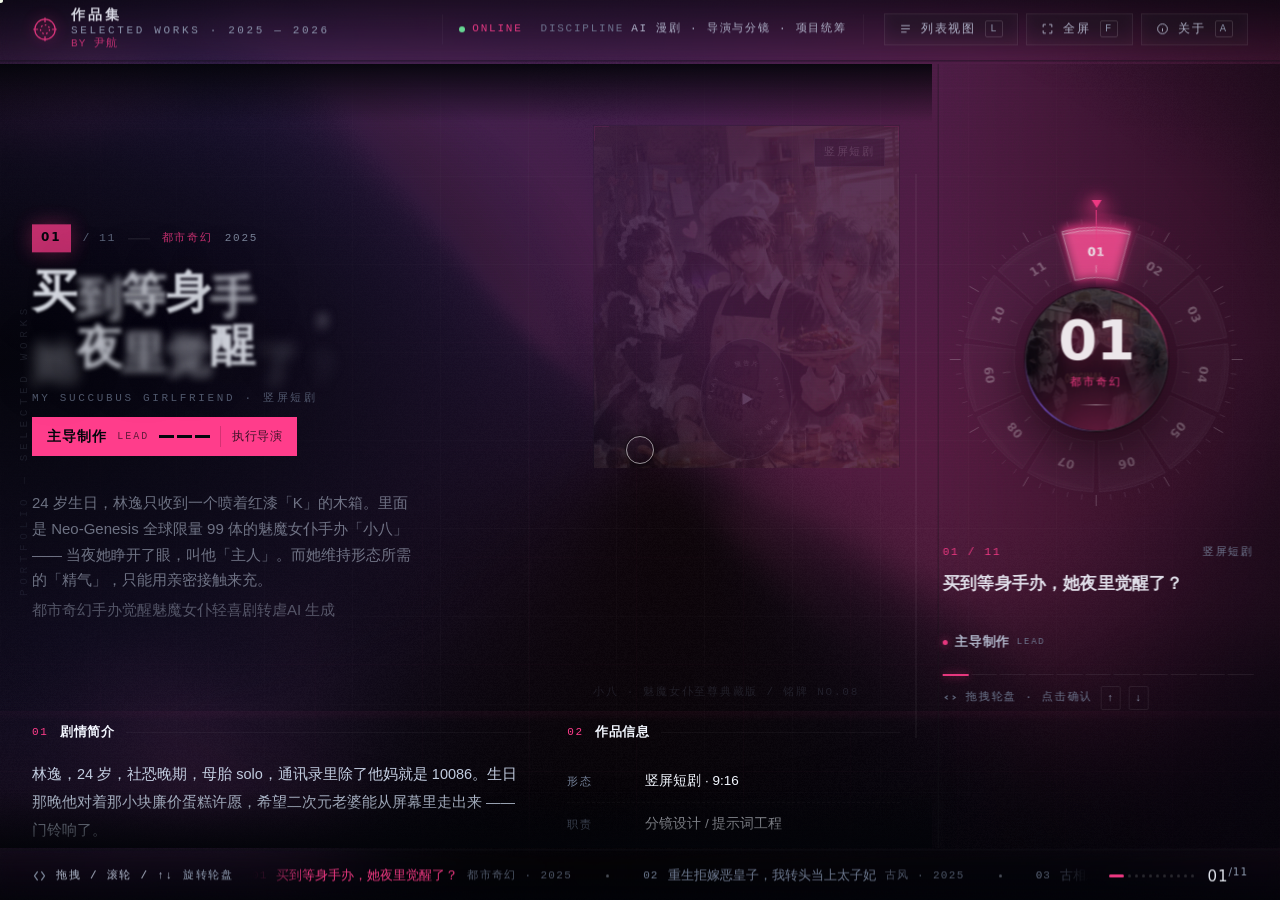
==== commit 625c3b7a: "资源引用打版本号，绕开浏览器缓存（音量滑杆看不到）" ====
--- a/index.html
+++ b/index.html
@@ -51,13 +51,13 @@
 <link rel="canonical" href="./">
 <link rel="icon" href="data:image/svg+xml,%3Csvg xmlns='http://www.w3.org/2000/svg' viewBox='0 0 32 32'%3E%3Crect width='32' height='32' fill='%23030409'/%3E%3Ccircle cx='16' cy='16' r='10' fill='none' stroke='%2322E1FF' stroke-width='1.6'/%3E%3Ccircle cx='16' cy='16' r='4' fill='%2322E1FF'/%3E%3C/svg%3E">
 <link rel="apple-touch-icon" href="assets/og.png">
-<link rel="preload" href="css/tokens.css" as="style">
-<link rel="stylesheet" href="css/tokens.css">
-<link rel="stylesheet" href="css/chrome.css">
-<link rel="stylesheet" href="css/wheel.css">
-<link rel="stylesheet" href="css/stage.css">
-<link rel="stylesheet" href="css/overlays.css">
-<link rel="stylesheet" href="css/responsive.css">
+<link rel="preload" href="css/tokens.css?v=202610211621" as="style">
+<link rel="stylesheet" href="css/tokens.css?v=202610211621">
+<link rel="stylesheet" href="css/chrome.css?v=202610211621">
+<link rel="stylesheet" href="css/wheel.css?v=202610211621">
+<link rel="stylesheet" href="css/stage.css?v=202610211621">
+<link rel="stylesheet" href="css/overlays.css?v=202610211621">
+<link rel="stylesheet" href="css/responsive.css?v=202610211621">
 </head>
 <body>
 
@@ -510,14 +510,14 @@
 </noscript>
 
 <!-- ======================================================== 脚本 -->
-<script src="vendor/gsap.min.js" defer></script>
-<script src="vendor/lenis.min.js" defer></script>
-<script src="js/util.js" defer></script>
-<script src="js/data.js" defer></script>
-<script src="js/gl.js" defer></script>
-<script src="js/wheel.js" defer></script>
-<script src="js/stage.js" defer></script>
-<script src="js/ui.js" defer></script>
-<script src="js/app.js" defer></script>
+<script src="vendor/gsap.min.js?v=202610211621" defer></script>
+<script src="vendor/lenis.min.js?v=202610211621" defer></script>
+<script src="js/util.js?v=202610211621" defer></script>
+<script src="js/data.js?v=202610211621" defer></script>
+<script src="js/gl.js?v=202610211621" defer></script>
+<script src="js/wheel.js?v=202610211621" defer></script>
+<script src="js/stage.js?v=202610211621" defer></script>
+<script src="js/ui.js?v=202610211621" defer></script>
+<script src="js/app.js?v=202610211621" defer></script>
 </body>
 </html>
--- a/css/stage.css
+++ b/css/stage.css
@@ -607,11 +607,50 @@
   box-shadow: 0 0 0 4px rgba(var(--acc-rgb), 0.65);
 }
 
+/* 音量滑杆：比进度条短，只用来在「听清」和「不吵」之间找位置。
+   left 留白是必要的分隔 —— 两条都是细线，挨着放会被看成同一根进度条。
+   高度给到 26px：视觉上仍是 3px 细线，但手指按得中。 */
+.vctl__vol {
+  appearance: none; -webkit-appearance: none;
+  flex: none; width: 68px;
+  height: 26px; margin: 0 0 0 8px;
+  background: transparent; cursor: pointer;
+  --p: 60%;
+}
+/* 轨道 2px 比进度条的 3px 细一档：一眼能认出「细的那根是音量」 */
+.vctl__vol::-webkit-slider-runnable-track {
+  height: 2px; border-radius: 2px;
+  background: linear-gradient(90deg, var(--acc) var(--p, 60%), rgba(255,255,255,0.22) var(--p, 60%));
+}
+.vctl__vol::-webkit-slider-thumb {
+  -webkit-appearance: none; appearance: none;
+  width: 9px; height: 9px; margin-top: -3.5px; border-radius: 50%;
+  background: #fff;
+  box-shadow: 0 0 0 2px rgba(var(--acc-rgb), 0.35);
+  transition: transform 0.2s var(--e-out);
+}
+.vctl__vol:hover::-webkit-slider-thumb { transform: scale(1.2); }
+.vctl__vol::-moz-range-track {
+  height: 2px; border-radius: 2px; background: rgba(255,255,255,0.22);
+}
+.vctl__vol::-moz-range-progress {
+  height: 2px; border-radius: 2px; background: var(--acc);
+}
+.vctl__vol::-moz-range-thumb {
+  width: 9px; height: 9px; border: 0; border-radius: 50%; background: #fff;
+}
+.vctl__vol:focus-visible { outline: none; }
+.vctl__vol:focus-visible::-webkit-slider-thumb {
+  box-shadow: 0 0 0 3px rgba(var(--acc-rgb), 0.65);
+}
+/* iOS 上 <video>.volume 只读，这条滑杆拖了也不会有反应，索性不摆 */
+.vctl.is-novol .vctl__vol { display: none; }
+.vctl.is-loading .vctl__vol { opacity: 0.4; pointer-events: none; }
+
 /* 竖幅画框（9:16）里控制条要更窄，别把时间挤没 */
 .w-hero__frame.is-portrait .vctl { gap: 6px; padding-left: 8px; padding-right: 8px; }
 .w-hero__frame.is-portrait .vctl__t { min-width: 30px; font-size: 10.5px; }
-/* 竖幅画框只有 240px 宽时，把总时长让给进度条，当前时间足够用了 */
-.w-hero__frame.is-portrait .vctl__t[data-dur] { display: none; }
+.w-hero__frame.is-portrait .vctl__vol { width: 46px; }
 /* 竖幅画框只有 240px 宽时，把总时长让给进度条，当前时间足够用了 */
 .w-hero__frame.is-portrait .vctl__t[data-dur] { display: none; }
 
@@ -619,6 +658,7 @@
   .vctl { gap: 7px; padding: 24px 10px 8px; }
   .vctl__t { min-width: 30px; font-size: 10.5px; }
   .vctl__b { width: 24px; height: 24px; }
+  .vctl__vol { width: 52px; }
 }
 
 /* 超大屏：标题跟着放大，否则 52px 在 2560 上会显得像正文。
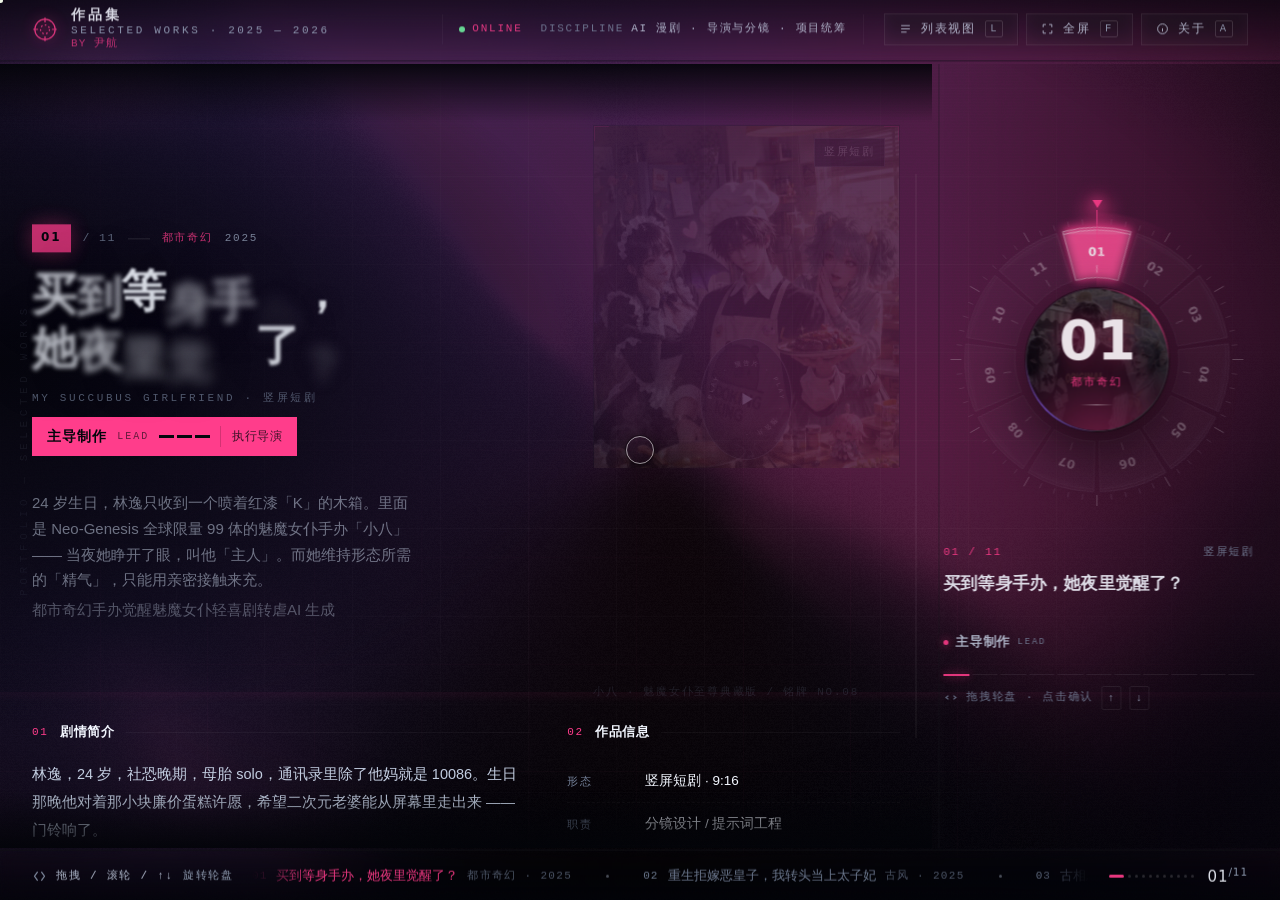
==== commit 05cf7d94: "缓冲期不再锁死音量滑杆与静音键" ====
--- a/index.html
+++ b/index.html
@@ -51,13 +51,13 @@
 <link rel="canonical" href="./">
 <link rel="icon" href="data:image/svg+xml,%3Csvg xmlns='http://www.w3.org/2000/svg' viewBox='0 0 32 32'%3E%3Crect width='32' height='32' fill='%23030409'/%3E%3Ccircle cx='16' cy='16' r='10' fill='none' stroke='%2322E1FF' stroke-width='1.6'/%3E%3Ccircle cx='16' cy='16' r='4' fill='%2322E1FF'/%3E%3C/svg%3E">
 <link rel="apple-touch-icon" href="assets/og.png">
-<link rel="preload" href="css/tokens.css?v=202610211621" as="style">
-<link rel="stylesheet" href="css/tokens.css?v=202610211621">
-<link rel="stylesheet" href="css/chrome.css?v=202610211621">
-<link rel="stylesheet" href="css/wheel.css?v=202610211621">
-<link rel="stylesheet" href="css/stage.css?v=202610211621">
-<link rel="stylesheet" href="css/overlays.css?v=202610211621">
-<link rel="stylesheet" href="css/responsive.css?v=202610211621">
+<link rel="preload" href="css/tokens.css?v=202610211631" as="style">
+<link rel="stylesheet" href="css/tokens.css?v=202610211631">
+<link rel="stylesheet" href="css/chrome.css?v=202610211631">
+<link rel="stylesheet" href="css/wheel.css?v=202610211631">
+<link rel="stylesheet" href="css/stage.css?v=202610211631">
+<link rel="stylesheet" href="css/overlays.css?v=202610211631">
+<link rel="stylesheet" href="css/responsive.css?v=202610211631">
 </head>
 <body>
 
@@ -510,14 +510,14 @@
 </noscript>
 
 <!-- ======================================================== 脚本 -->
-<script src="vendor/gsap.min.js?v=202610211621" defer></script>
-<script src="vendor/lenis.min.js?v=202610211621" defer></script>
-<script src="js/util.js?v=202610211621" defer></script>
-<script src="js/data.js?v=202610211621" defer></script>
-<script src="js/gl.js?v=202610211621" defer></script>
-<script src="js/wheel.js?v=202610211621" defer></script>
-<script src="js/stage.js?v=202610211621" defer></script>
-<script src="js/ui.js?v=202610211621" defer></script>
-<script src="js/app.js?v=202610211621" defer></script>
+<script src="vendor/gsap.min.js?v=202610211631" defer></script>
+<script src="vendor/lenis.min.js?v=202610211631" defer></script>
+<script src="js/util.js?v=202610211631" defer></script>
+<script src="js/data.js?v=202610211631" defer></script>
+<script src="js/gl.js?v=202610211631" defer></script>
+<script src="js/wheel.js?v=202610211631" defer></script>
+<script src="js/stage.js?v=202610211631" defer></script>
+<script src="js/ui.js?v=202610211631" defer></script>
+<script src="js/app.js?v=202610211631" defer></script>
 </body>
 </html>
--- a/css/stage.css
+++ b/css/stage.css
@@ -645,7 +645,11 @@
 }
 /* iOS 上 <video>.volume 只读，这条滑杆拖了也不会有反应，索性不摆 */
 .vctl.is-novol .vctl__vol { display: none; }
-.vctl.is-loading .vctl__vol { opacity: 0.4; pointer-events: none; }
+/* 缓冲中只压暗、不锁死：音量跟解码进度毫无关系，而这个「还在转圈」的时刻
+   恰恰是用户最想先把声音调小的时候 —— 锁住就等于「拖不动」。 */
+.vctl.is-loading .vctl__vol { opacity: 0.5; }
+/* 同理，静音键在缓冲期也必须能按 */
+.vctl.is-loading .vctl__b[data-act="mute"] { opacity: 1; pointer-events: auto; }
 
 /* 竖幅画框（9:16）里控制条要更窄，别把时间挤没 */
 .w-hero__frame.is-portrait .vctl { gap: 6px; padding-left: 8px; padding-right: 8px; }
